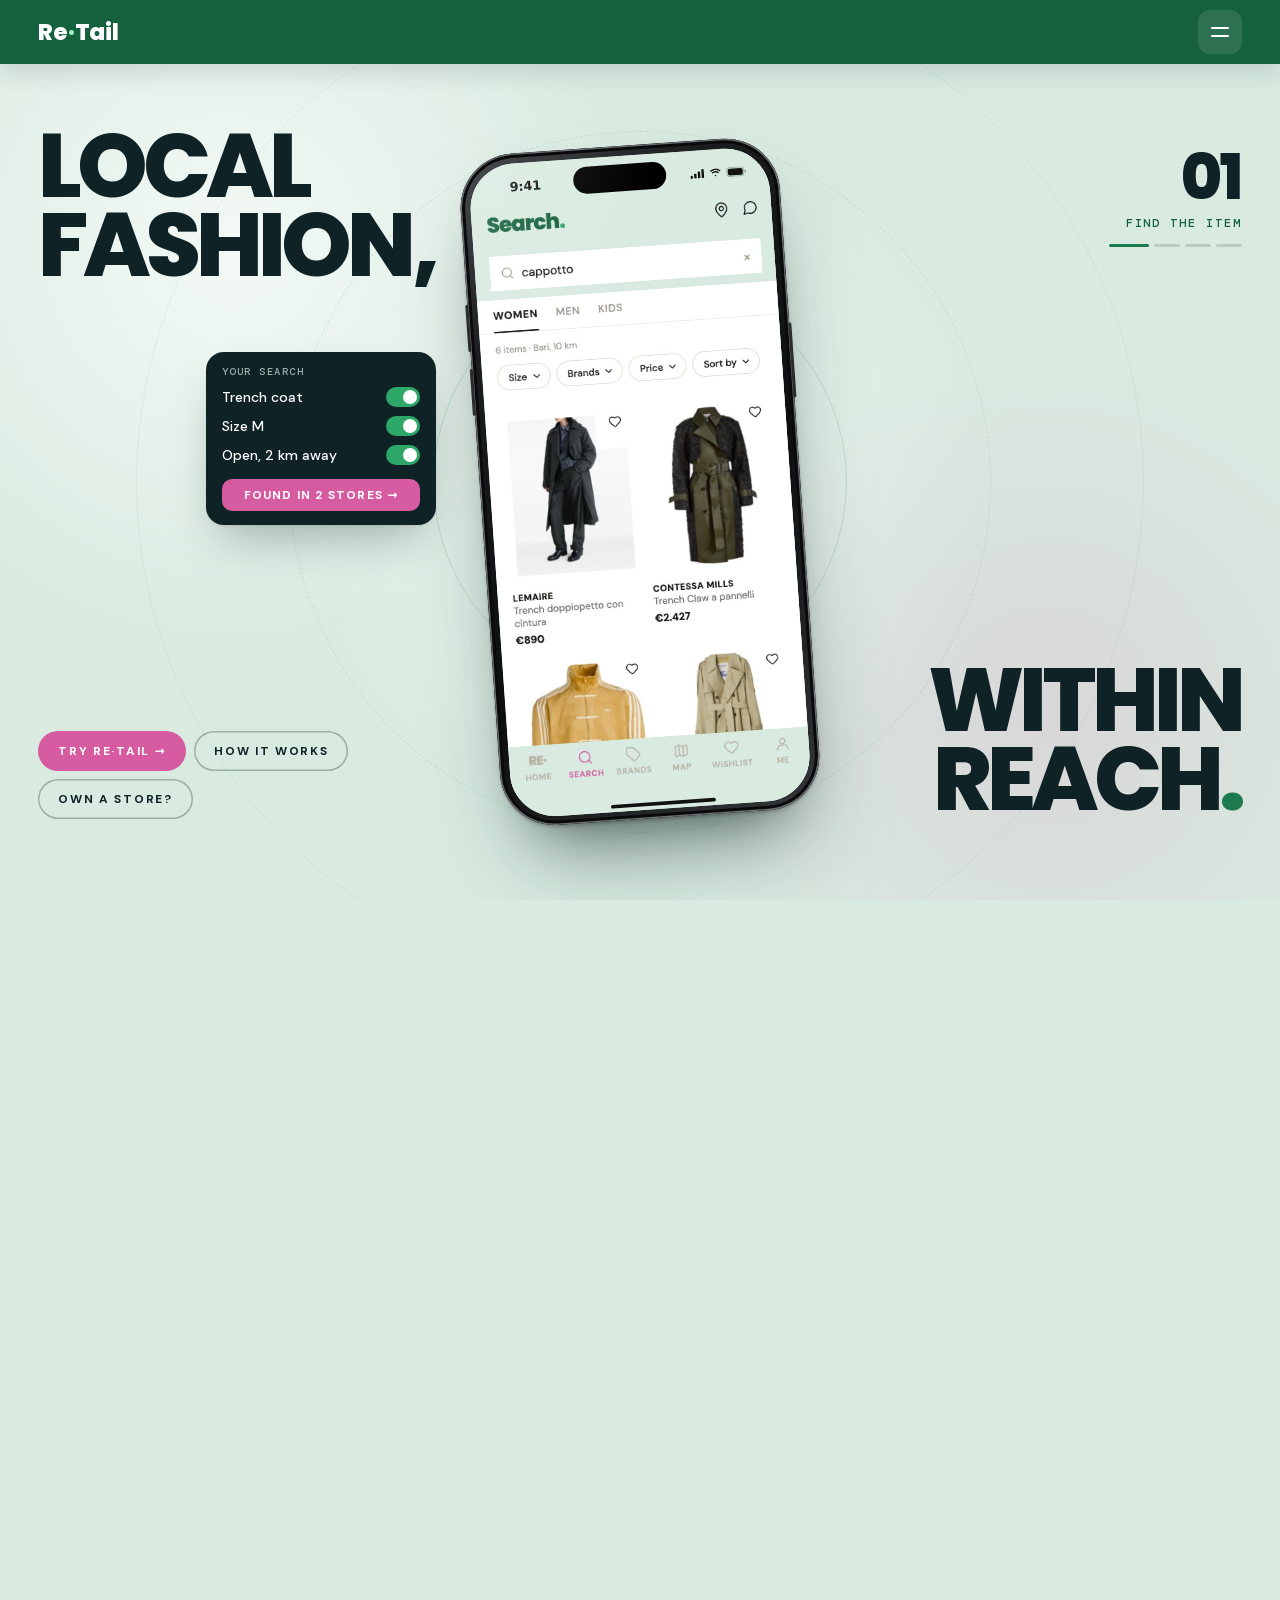
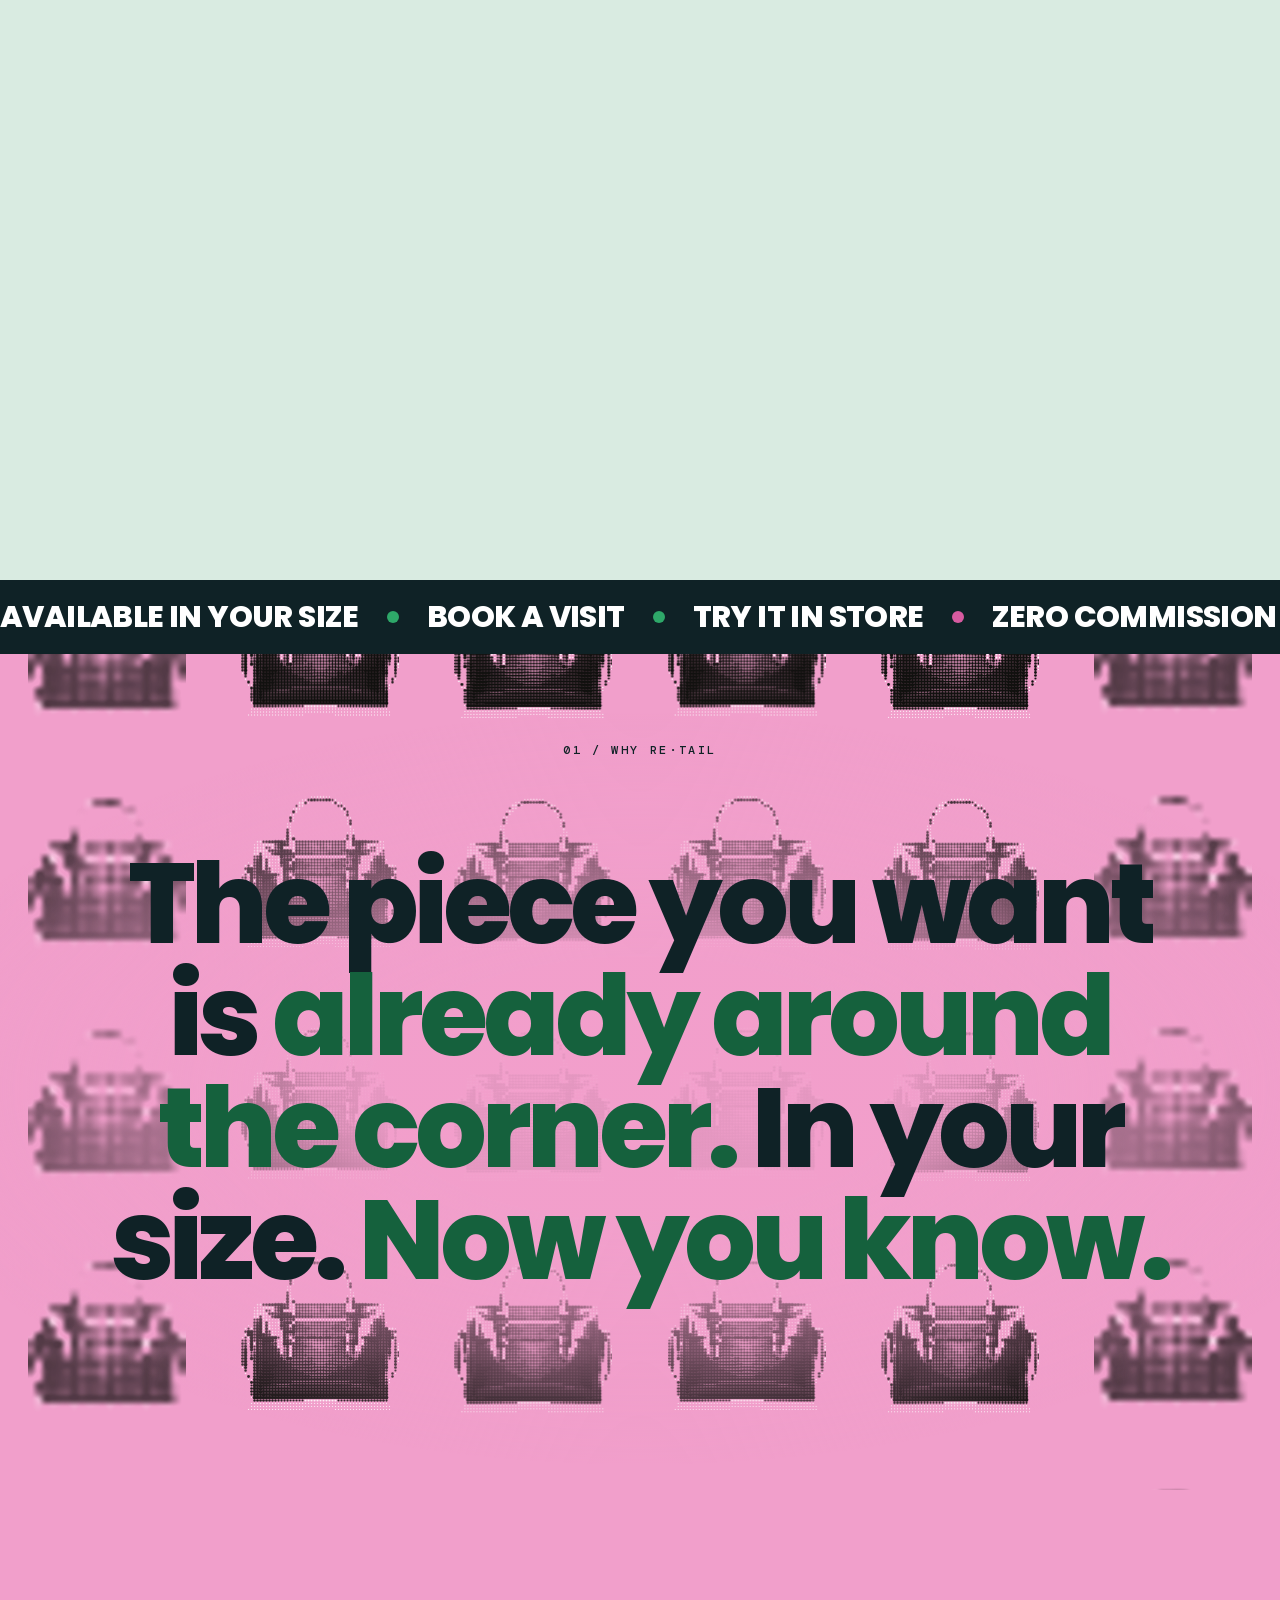
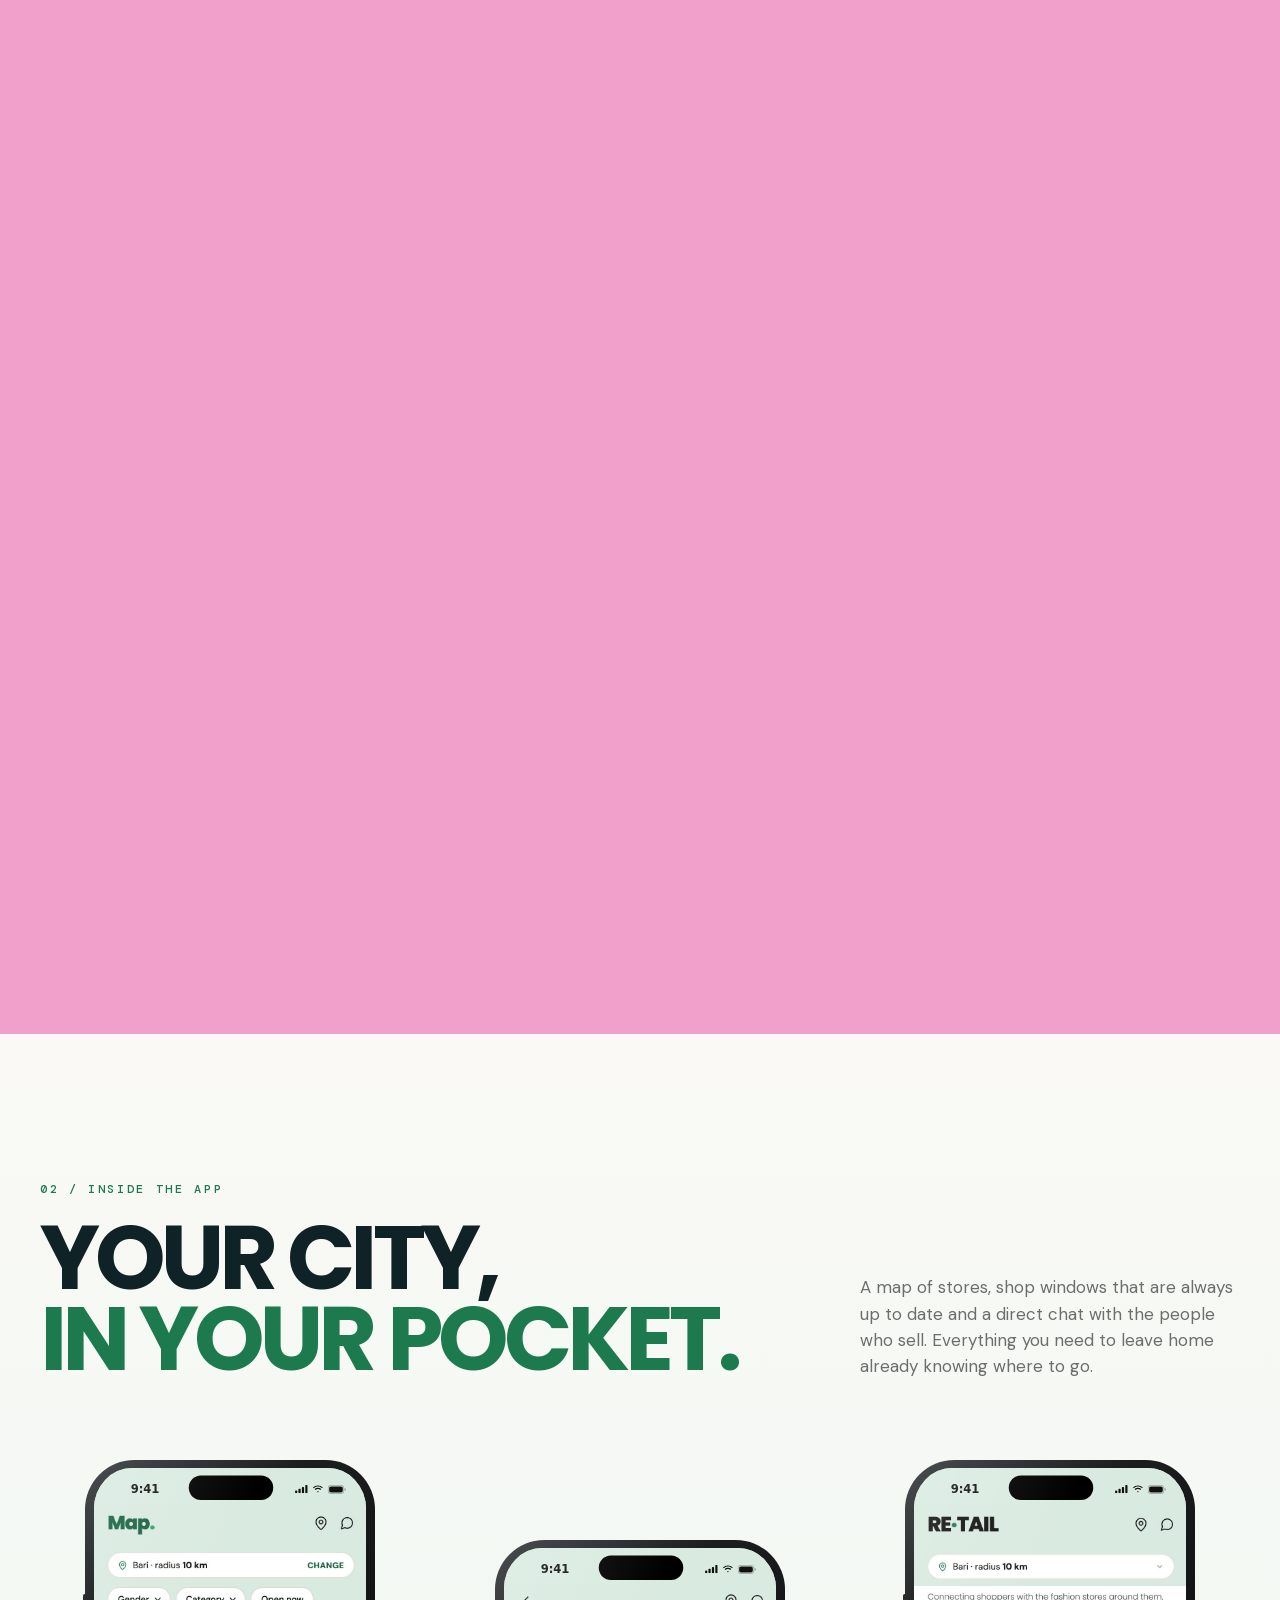
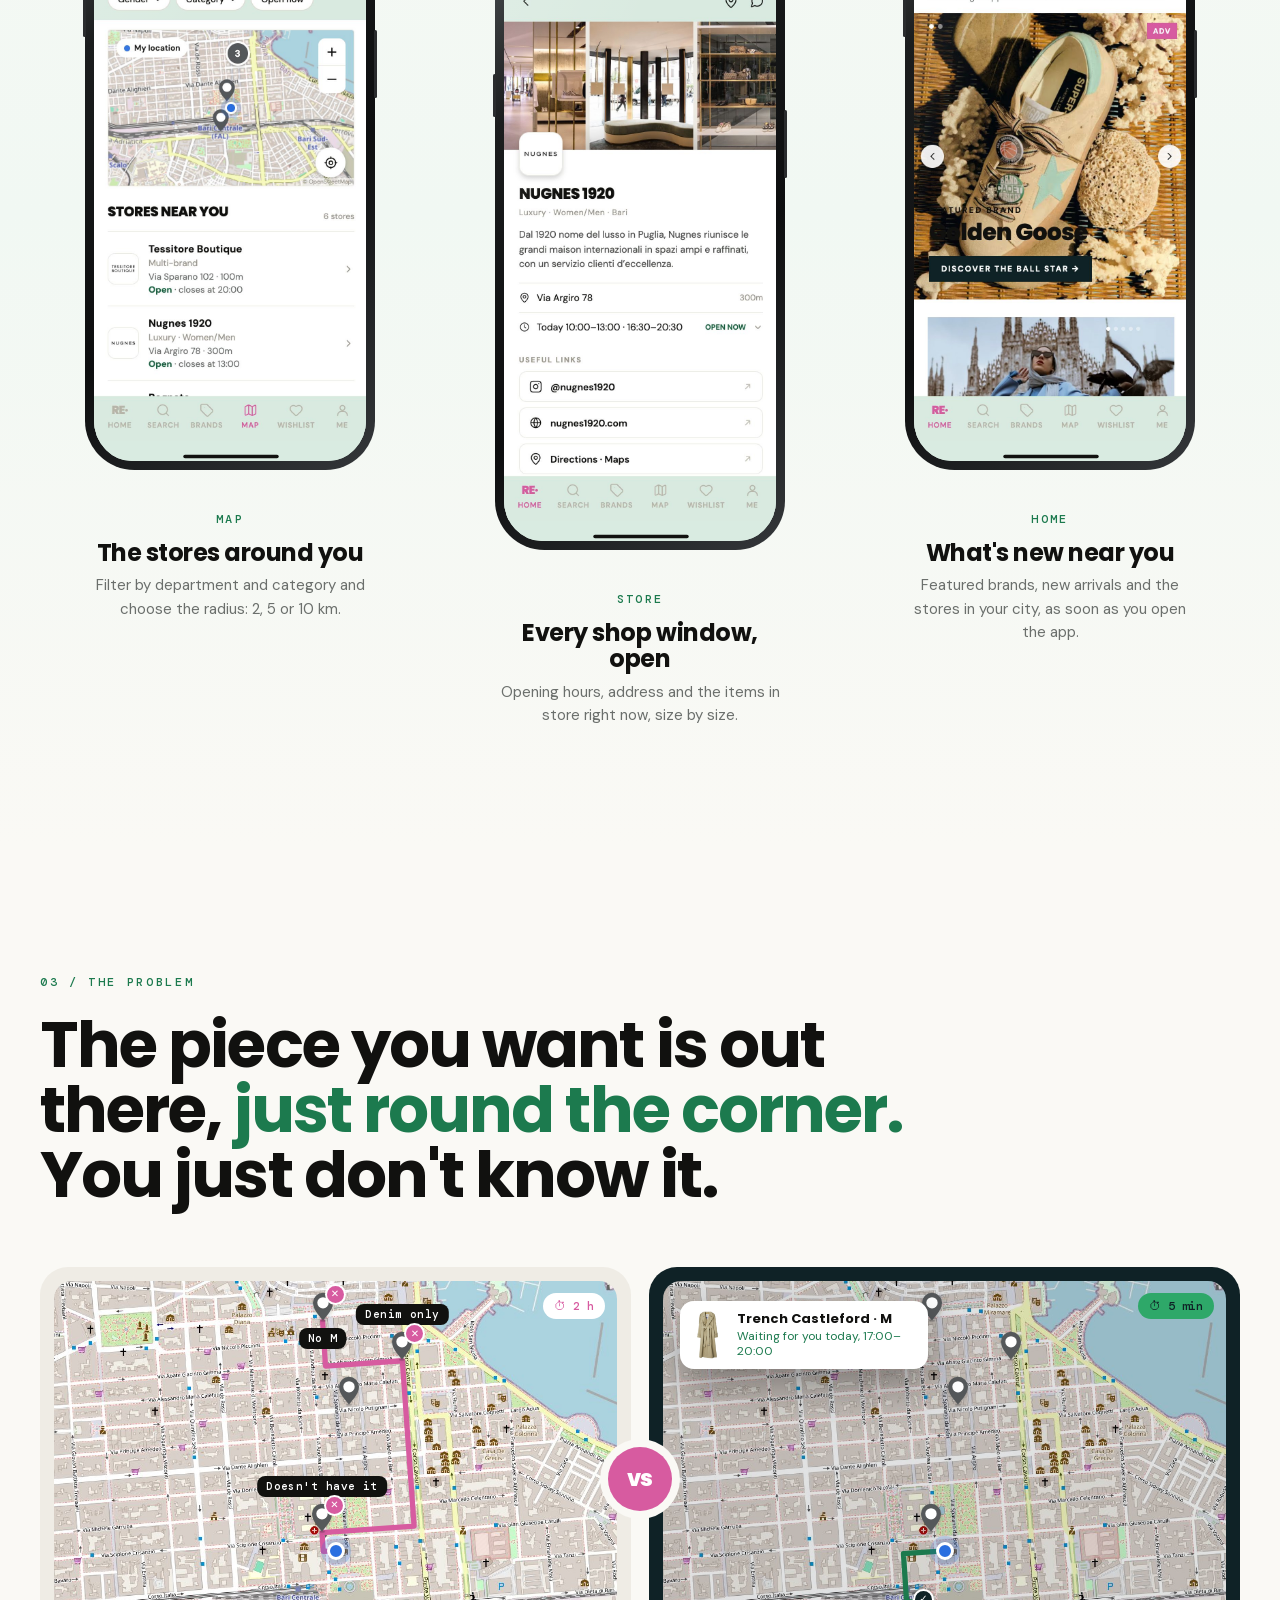
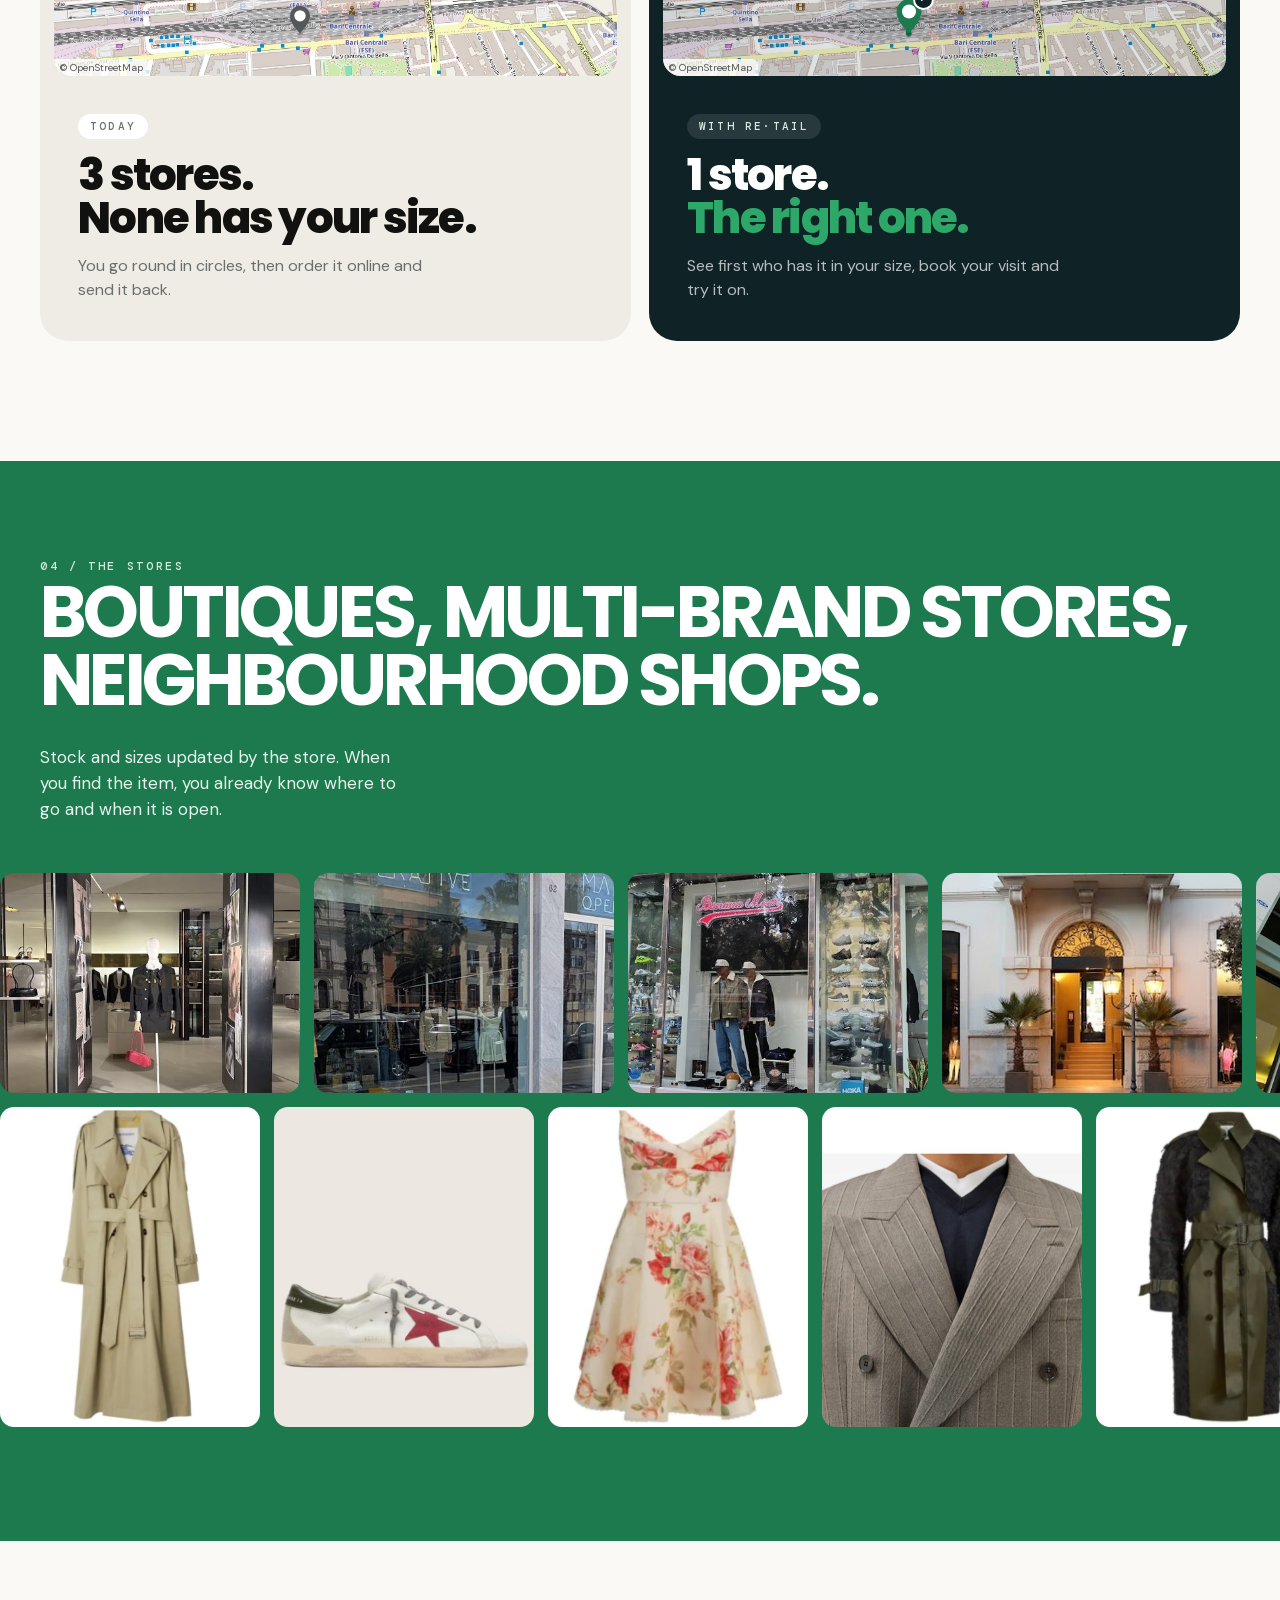
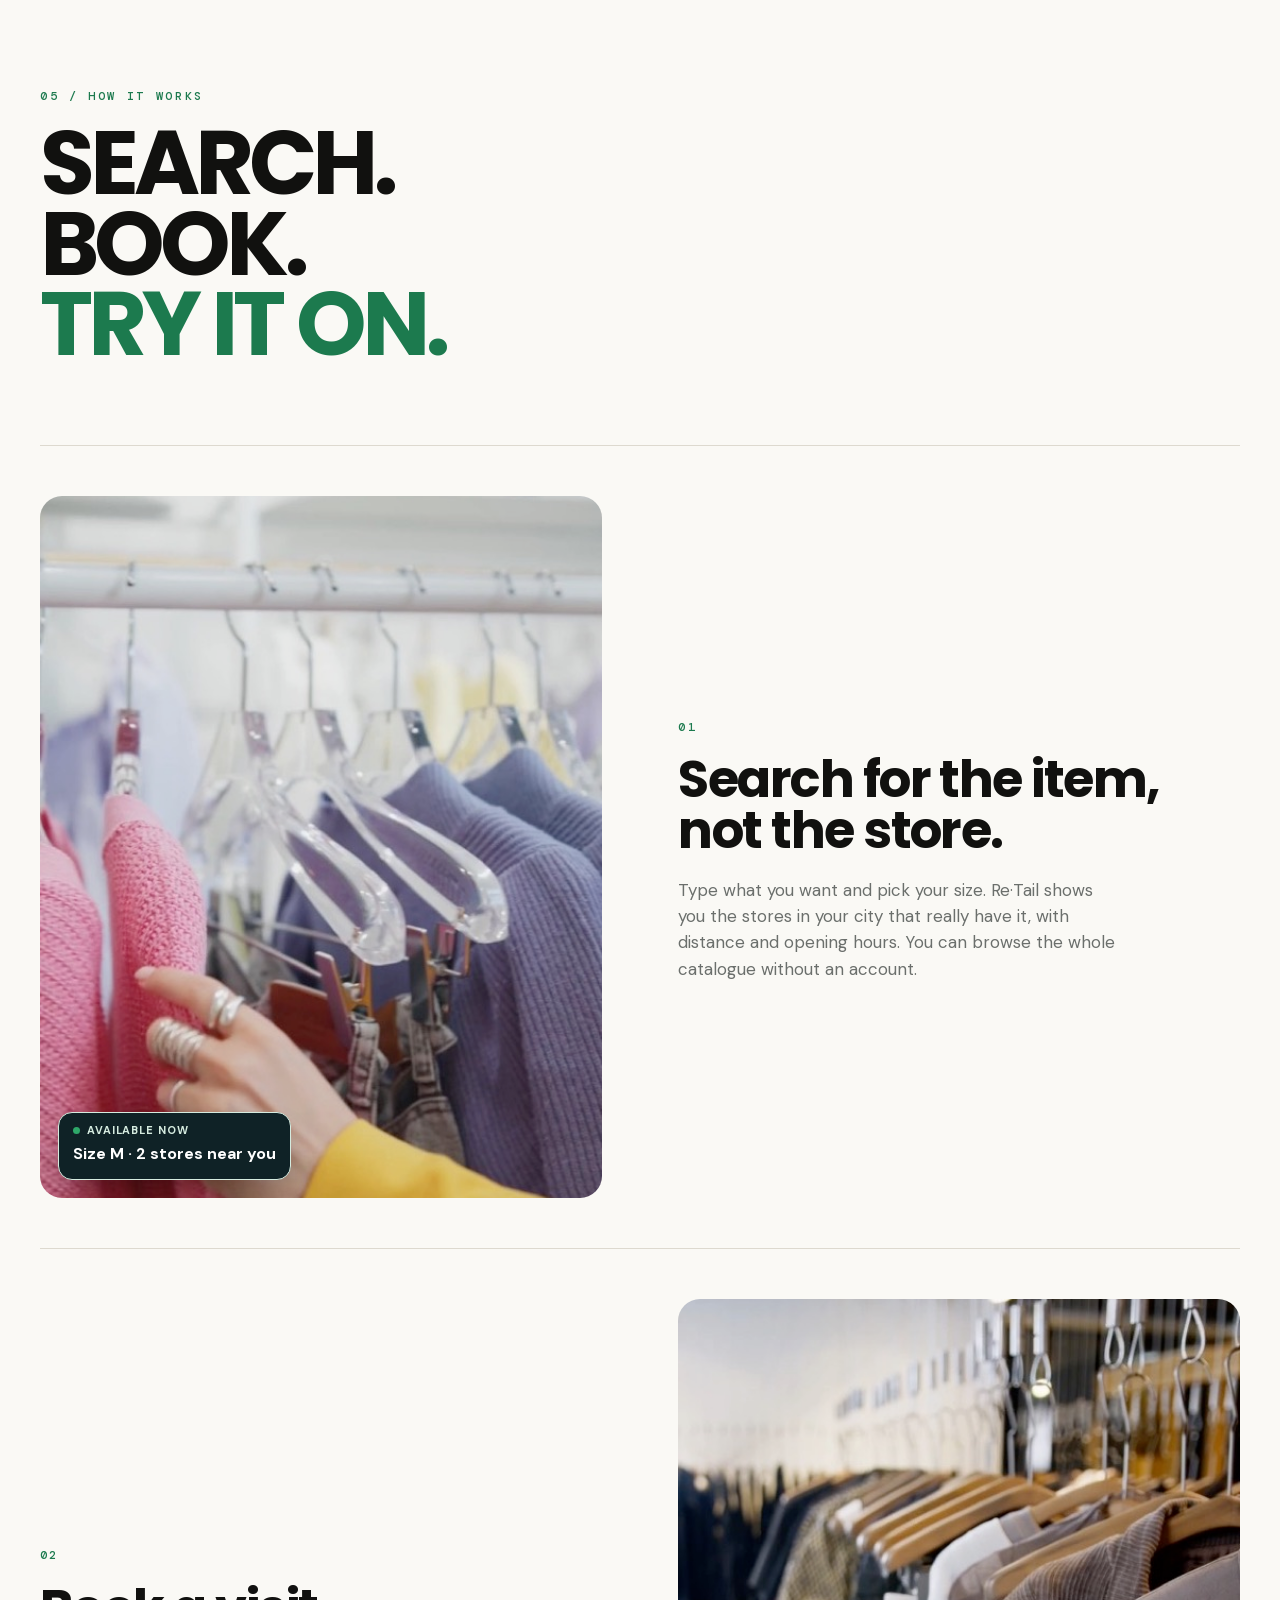
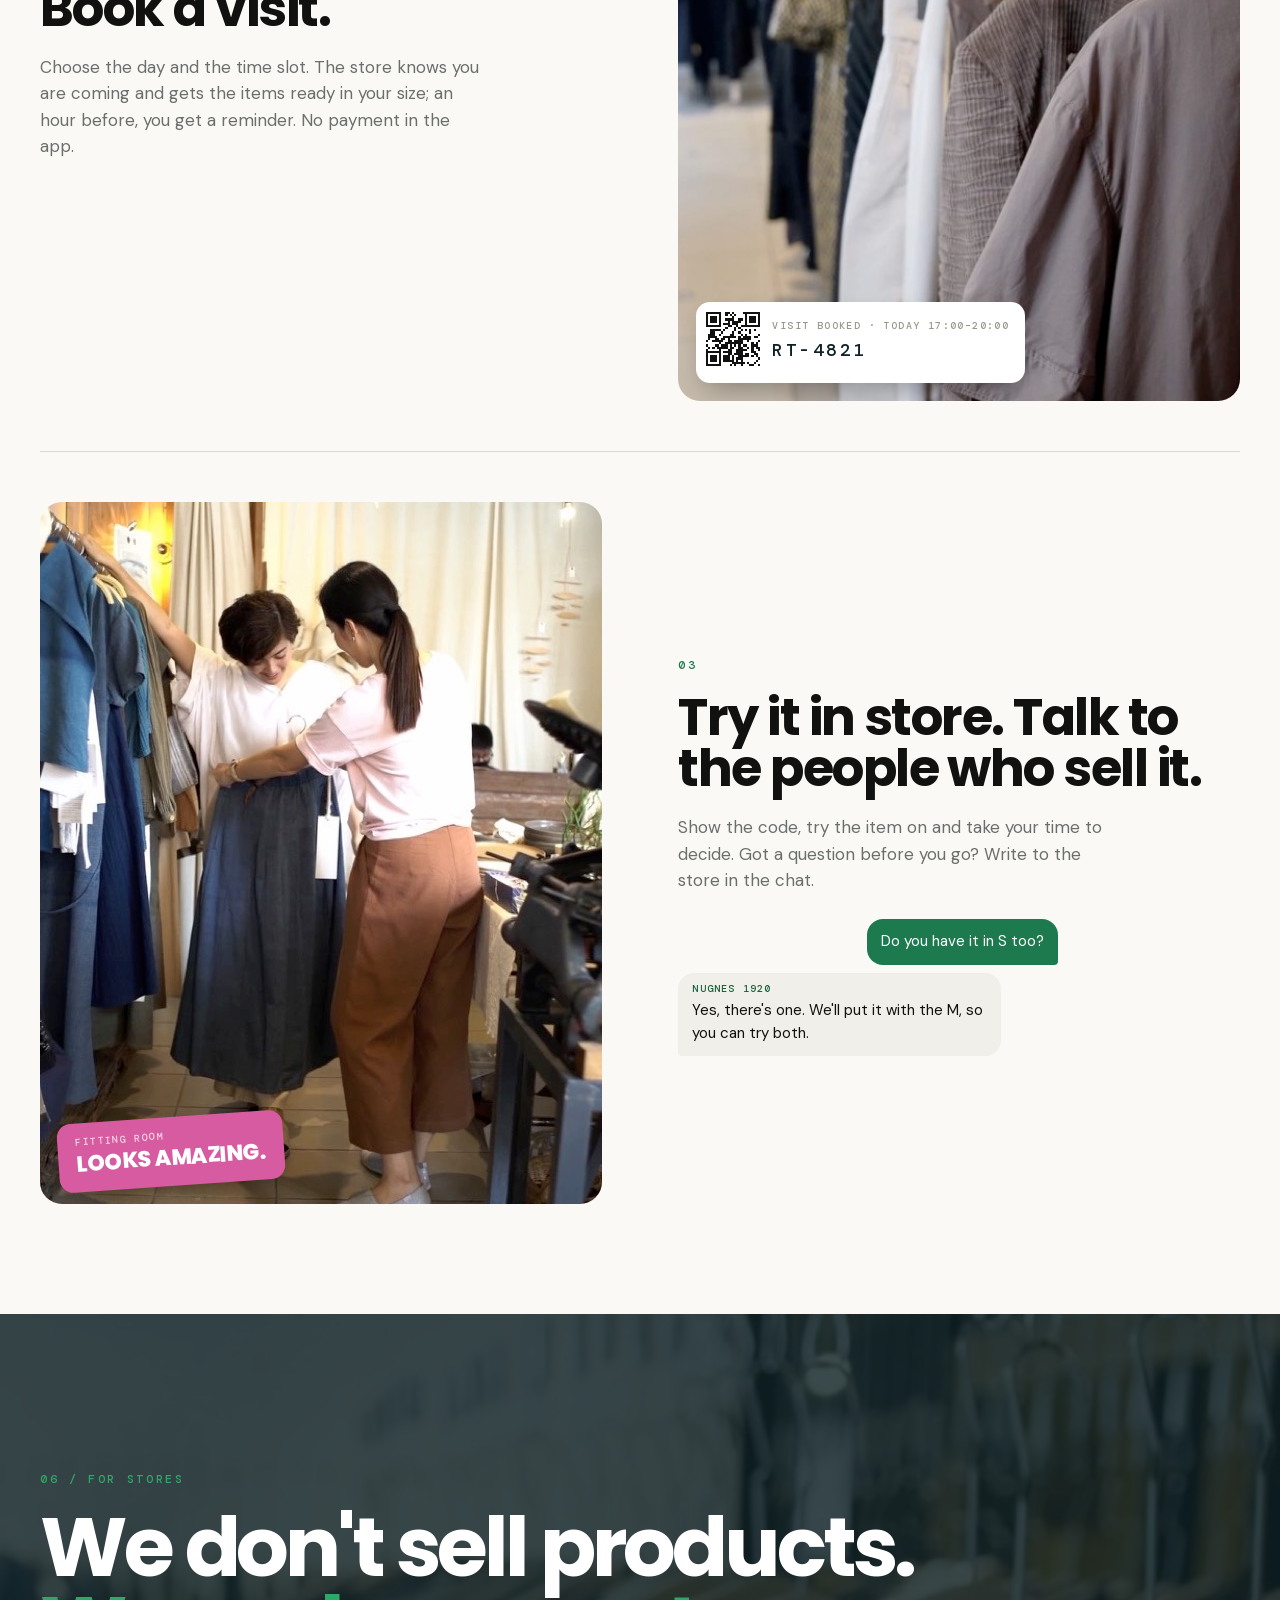
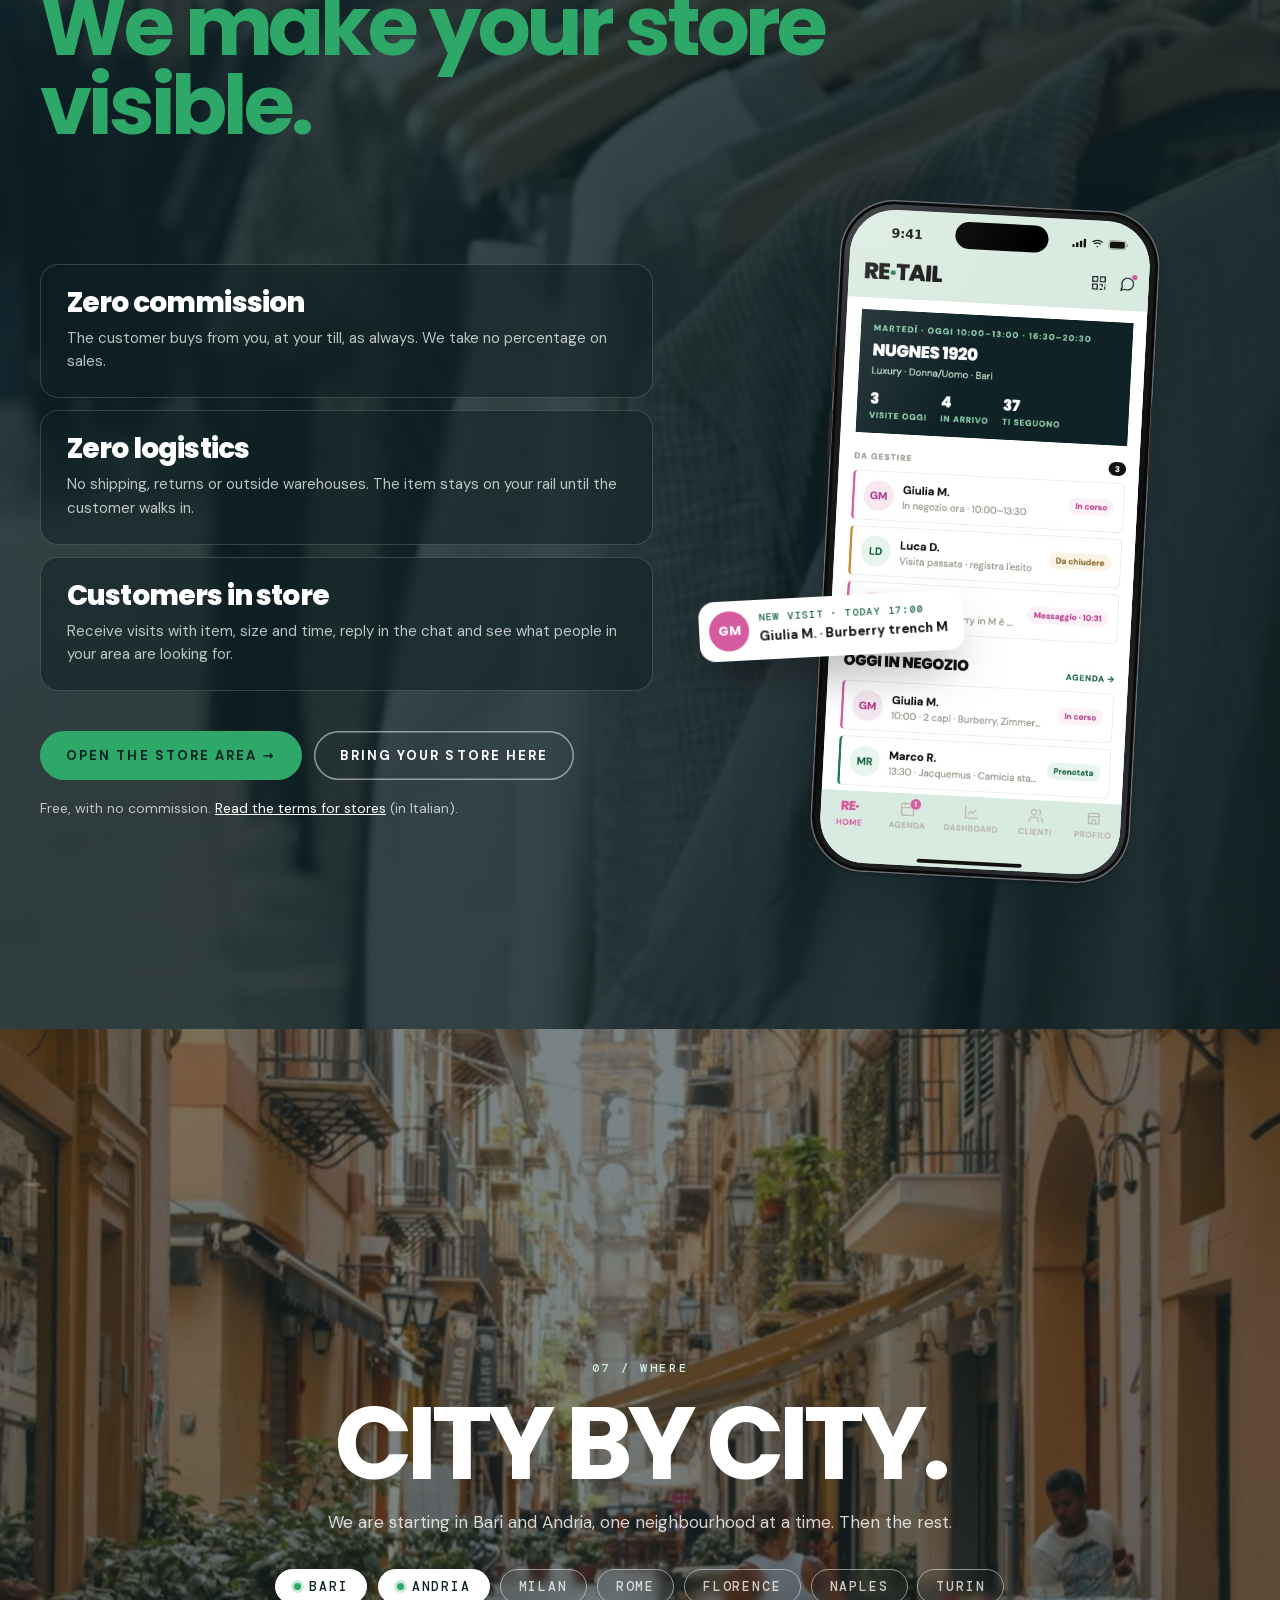
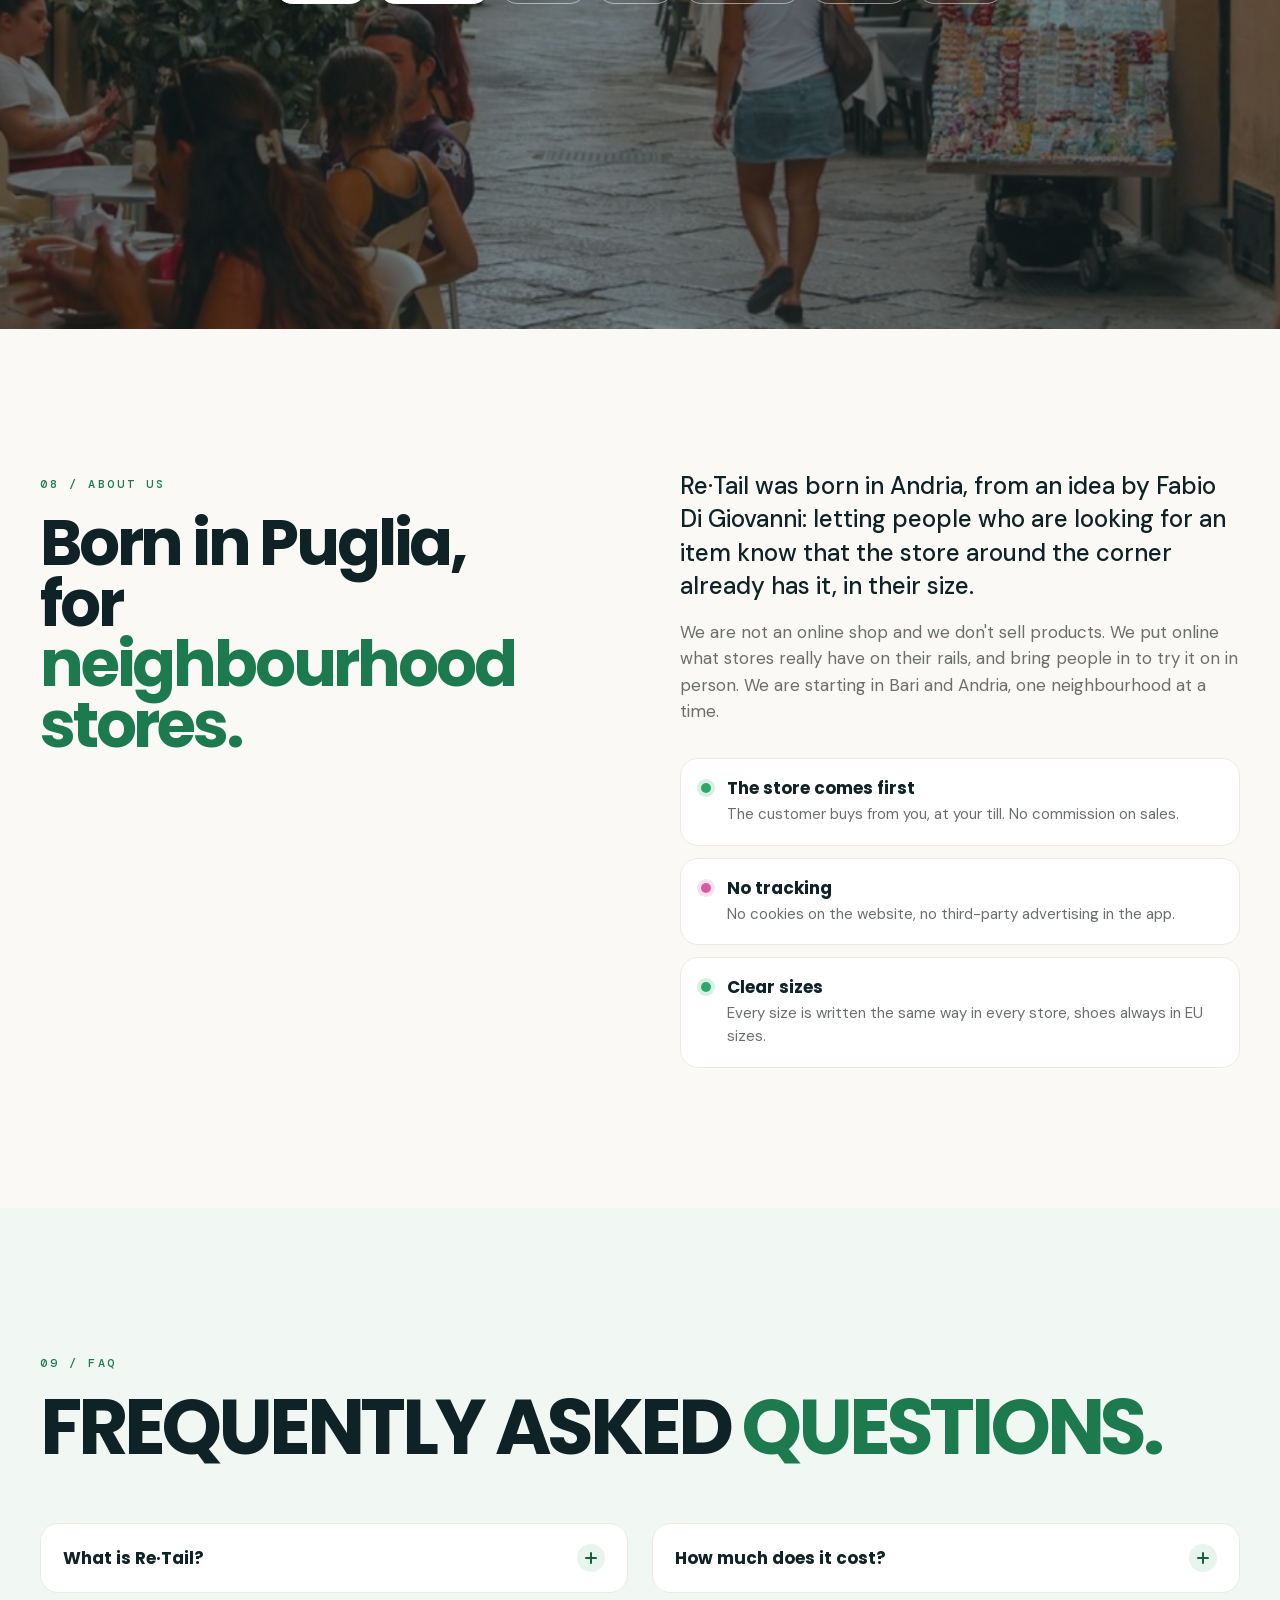
==== en/index.html @ c9c467ed "Site fixes: hero script no longer stops on hidden parallax items, English poster photos path, footer" ====
<!doctype html>
<html lang="en">
<head>
<meta charset="utf-8">
<script>if (location.protocol === 'http:' && location.hostname === 're-tail.it') location.replace('https://re-tail.it' + location.pathname + location.search + location.hash);</script>
<meta name="viewport" content="width=device-width, initial-scale=1">
<title>Re·Tail — Local fashion, within reach</title>
<meta name="description" content="Re·Tail shows you which stores near you have the item you are looking for, in your size, right now. Book a visit, try it on, buy it in the store.">
<link rel="canonical" href="https://re-tail.it/en/">
<link rel="alternate" hreflang="it" href="https://re-tail.it/">
<link rel="alternate" hreflang="en" href="https://re-tail.it/en/">
<link rel="alternate" hreflang="x-default" href="https://re-tail.it/">
<meta property="og:type" content="website">
<meta property="og:site_name" content="Re·Tail">
<meta property="og:locale" content="en_GB">
<meta property="og:url" content="https://re-tail.it/en/">
<meta property="og:title" content="Re·Tail — Local fashion, within reach">
<meta property="og:description" content="Re·Tail shows you which stores near you have the item you are looking for, in your size, right now. Book a visit, try it on, buy it in the store.">
<meta property="og:image" content="https://re-tail.it/media/og-image.jpg">
<meta property="og:image:width" content="1200">
<meta property="og:image:height" content="630">
<meta property="og:image:alt" content="Re·Tail: local fashion, within reach.">
<meta name="twitter:card" content="summary_large_image">
<script type="application/ld+json">{"@context": "https://schema.org", "@graph": [{"@type": "Organization", "@id": "https://re-tail.it/#org", "name": "Re·Tail", "url": "https://re-tail.it/", "logo": "https://re-tail.it/brand/logo-512.png", "email": "info@re-tail.it", "description": "Re·Tail shows you which stores near you have the item you are looking for, in your size, right now."}, {"@type": "WebSite", "@id": "https://re-tail.it/en/#site", "name": "Re·Tail", "url": "https://re-tail.it/en/", "inLanguage": "en", "publisher": {"@id": "https://re-tail.it/#org"}}, {"@type": "FAQPage", "@id": "https://re-tail.it/en/#faq", "mainEntity": [{"@type": "Question", "name": "What is Re·Tail?", "acceptedAnswer": {"@type": "Answer", "text": "Re·Tail shows you which physical stores near you have the item you are looking for, in your size, right now. You book a visit, go and try it on and, if you like it, buy it directly in the store."}}, {"@type": "Question", "name": "How much does it cost?", "acceptedAnswer": {"@type": "Answer", "text": "Nothing: using Re·Tail and booking a visit is free. You only pay in the store, at the store's price, and only if you decide to buy."}}, {"@type": "Question", "name": "Is the item kept aside for me?", "acceptedAnswer": {"@type": "Answer", "text": "You book the visit, not the item: the store knows you will come to try it on, but the item stays on sale until you arrive and could be sold in the meantime. The booking lasts until the end of the time slot you chose, then it expires on its own."}}, {"@type": "Question", "name": "How do I book a visit?", "acceptedAnswer": {"@type": "Answer", "text": "Open the item, choose your size and the store, then the time slot. You get a code (RT-…) with its QR, to show at the till when you arrive. You can move, change or cancel the booking whenever you like."}}, {"@type": "Question", "name": "Is availability up to date?", "acceptedAnswer": {"@type": "Answer", "text": "Availability comes from the stores and is refreshed every time you open Re·Tail or make a booking. An item can still be sold in the meantime: if you want to be sure, write to the store in the chat before you go."}}, {"@type": "Question", "name": "Can I use it on my computer?", "acceptedAnswer": {"@type": "Answer", "text": "Yes: Re·Tail works in the browser, on your computer and your phone, at app.re-tail.it. The iPhone and Android apps are coming soon."}}, {"@type": "Question", "name": "Where does it work?", "acceptedAnswer": {"@type": "Answer", "text": "We are starting in Bari and Andria, one neighbourhood at a time. You can search from any Italian town, with your location or by name, and see the Re·Tail stores within the radius you choose."}}, {"@type": "Question", "name": "I have a store: how much does it cost?", "acceptedAnswer": {"@type": "Answer", "text": "Today Re·Tail is free for stores and takes no commission on sales. The customer buys from you, at your till, as always. It is all written in the terms for stores (in Italian)."}}, {"@type": "Question", "name": "I have a store: how do I join?", "acceptedAnswer": {"@type": "Answer", "text": "Write to us at info@re-tail.it. We activate the owner's first sign-in, then the owner invites the team from the store area."}}, {"@type": "Question", "name": "Does Re·Tail use cookies or track me?", "acceptedAnswer": {"@type": "Answer", "text": "No. The website uses no cookies or analytics, and the app has no advertising or third-party tracking tools. We do not sell your data: the details are in the privacy notice (in Italian)."}}]}]}</script>
<meta name="theme-color" content="#15613D">
<link rel="icon" href="../favicon.png">
<link rel="apple-touch-icon" href="../apple-touch-icon.png">
<link rel="stylesheet" href="../fonts.css">
<link rel="stylesheet" href="../styles.css">
</head>
<body>

<!-- TOP BAR: dark green banner with the site sections, the shop area and the login. -->
<div class="navbar" id="navbar">
  <nav class="tb" aria-label="Site sections">
    <a class="logo" href="#top" aria-label="Re·Tail, home">Re<span class="dot">·</span>Tail</a>
    <div class="tb-links" id="tbLinks">
      <div class="tb-nav">
        <a href="#top">Home</a>
        <a href="#perche">Why Re·Tail</a>
        <a href="#app">The app</a>
        <a href="#come-funziona">How it works</a>
        <a href="#negozi">For stores</a>
        <a href="#dove">Where we are</a>
        <a href="#domande">FAQ</a>
        <a href="#contatti">Contact</a>
      </div>
      <div class="tb-actions">
        <a class="tb-lang" href="../" hreflang="it" lang="it" aria-label="Versione italiana">IT</a>
        <a class="tb-btn ghost" href="for-stores.html">Store area</a>
        <a class="tb-btn solid" href="sign-in.html">Sign in</a>
      </div>
    </div>
    <button class="tb-menu" type="button" aria-expanded="false" aria-controls="tbLinks" aria-label="Open the menu"><i></i><i></i></button>
  </nav>
</div>

<nav class="pill" aria-label="Navigation">
  <a class="lnk" href="#come-funziona">How it works</a>
  <a class="logo" href="#top" aria-label="Re·Tail, back to the top">Re<span class="dot">·</span>Tail</a>
  <a class="lnk" href="#negozi">Stores</a>
</nav>

<!-- HERO: giant words, the phone in the middle, app cards floating around it. The phone screen changes as you scroll. -->
<header class="hero" id="top">
  <div class="stick">
    <div class="rings" aria-hidden="true"><i></i><i></i><i></i></div>
    <h1 class="giant top" data-par="-0.12" aria-label="Local fashion, within reach.">Local<br>fashion,</h1>
    <div class="giant bot" data-par="0.12" aria-hidden="true">within<br>reach<span class="em">.</span></div>

    <div class="hero-sub">
      <p><strong>Re·Tail</strong> tells you which store nearby has what you want, in your size, right now.</p>
      <div class="hero-cta"><a class="btn pink" href="https://app.re-tail.it/">Try Re·Tail →</a><a class="btn ghost" href="#come-funziona">How it works</a><a class="btn ghost" href="for-stores.html">Own a store?</a></div>
    </div>
    <div class="hero-step" aria-live="polite">
      <div class="n" id="stepN">01</div><div class="t" id="stepT">Find the item</div>
      <div class="bars"><i></i><i></i><i></i><i></i></div>
    </div>

    <div class="device hero-phone" id="phone" data-screens="search product sheet pickup" aria-hidden="true"></div>

    <!-- Floating "stickers" around the phone: each one appears at a step of the scroll (data-at). -->
    <div class="float f-filter" data-at="0" data-to="0.72" data-par="-0.04"><div class="card">
      <span class="tag">Your search</span>
      <ul><li>Trench coat<i></i></li><li>Size M<i></i></li><li>Open, 2 km away<i></i></li></ul>
      <span class="go">Found in 2 stores →</span>
    </div></div>
    <div class="float f-prod" data-at="0.1" data-par="-0.03"><div class="card">
      <img src="../media/real/burberry-trench.jpg" alt="">
      <span><em class="badge">★ In your size</em><b>Trench Castleford · M</b><small>Burberry · €1,246</small></span>
    </div></div>
    <div class="float f-store" data-at="0.25" data-par="-0.05"><div class="card">
      <img class="av logo" src="../media/real/nugnes.png" alt=""><span><b>Nugnes 1920</b><small>300 m · 4 min walk</small></span><em><i></i>Open</em>
    </div></div>
    <div class="float f-zero" data-at="0.35" data-par="-0.03"><div class="card">No returns.<br>No couriers.</div></div>
    <div class="float f-timer" data-at="0.5" data-par="-0.03"><div class="card">
      <span class="tag">⏱ Your visit in</span><b class="clock" id="clock">00:42:17</b><small>Nugnes 1920 · today 17:00–20:00</small>
    </div></div>
    <div class="float f-chat" data-at="0.75" data-par="0.04"><div class="card">
      <span class="tag">Nugnes 1920 · now</span>Your M is ready in the fitting room. See you soon! 👋
    </div></div>
  </div>
</header>

<!-- TICKER -->
<div class="ticker" aria-hidden="true">
  <div class="tk">
    <span>Available in your size</span><span>Book a visit</span><span>Try it in store</span><span>Zero commission</span><span>Neighbourhood stores</span><span>Chat with the store</span>
    <span>Available in your size</span><span>Book a visit</span><span>Try it in store</span><span>Zero commission</span><span>Neighbourhood stores</span><span>Chat with the store</span>
  </div>
</div>

<!-- MANIFESTO: one short sentence revealed word by word over a scrolling grid of halftone bags (drawn by script.js) -->
<section class="manifesto" id="perche">
  <div class="stick">
    <canvas class="pattern" id="pattern" aria-hidden="true"></canvas>
    <span class="eyebrow">01 / Why Re·Tail</span>
    <p class="reveal" id="reveal">The piece you want is *already* *around* *the* *corner.* In your size. *Now* *you* *know.*</p>
  </div>
</section>

<!-- INSIDE THE APP: three real screens -->
<section class="inside" id="app">
  <div class="wrap">
    <div class="sec-head">
      <div><span class="eyebrow">02 / Inside the app</span><h2>Your city,<br><span class="g">in your pocket.</span></h2></div>
      <p>A map of stores, shop windows that are always up to date and a direct chat with the people who sell. Everything you need to leave home already knowing where to go.</p>
    </div>
    <div class="trio">
      <figure>
        <div class="device" data-screens="map" aria-hidden="true"></div>
        <figcaption><span class="num">Map</span><b>The stores around you</b><p>Filter by department and category and choose the radius: 2, 5 or 10 km.</p></figcaption>
      </figure>
      <figure class="mid">
        <div class="device" data-screens="store" aria-hidden="true"></div>
        <figcaption><span class="num">Store</span><b>Every shop window, open</b><p>Opening hours, address and the items in store right now, size by size.</p></figcaption>
      </figure>
      <figure>
        <div class="device" data-screens="home" aria-hidden="true"></div>
        <figcaption><span class="num">Home</span><b>What's new near you</b><p>Featured brands, new arrivals and the stores in your city, as soon as you open the app.</p></figcaption>
      </figure>
    </div>
  </div>
</section>

<!-- VERSUS -->
<section class="versus">
  <div class="wrap">
    <span class="eyebrow">03 / The problem</span>
    <h2>The piece you want is out there, <span class="g">just round the corner.</span> You just don't know it.</h2>
    <div class="vs">
      <article class="vs-card old">
        <div class="map"><svg class="map-svg" viewBox="0 0 960 672" aria-hidden="true"><path class="route" d="M480 460 L459 461 L457 429 L614 418 L594 136 L463 145 L458 69" pathLength="1"/></svg><span class="pin " style="left:52.4%;top:31.6%;--d:0s"><svg viewBox="0 0 36 46" aria-hidden="true"><ellipse cx="18" cy="44.5" rx="4.5" ry="1.5" fill="rgba(17,17,15,.2)"/><path d="M18 44.5C17 41.5 3 30 3 17.5a15 15 0 1 1 30 0C33 30 19 41.5 18 44.5Z"/><circle cx="18" cy="17.5" r="8.5" fill="#fff"/></svg></span><span class="pin " style="left:43.7%;top:89.6%;--d:0s"><svg viewBox="0 0 36 46" aria-hidden="true"><ellipse cx="18" cy="44.5" rx="4.5" ry="1.5" fill="rgba(17,17,15,.2)"/><path d="M18 44.5C17 41.5 3 30 3 17.5a15 15 0 1 1 30 0C33 30 19 41.5 18 44.5Z"/><circle cx="18" cy="17.5" r="8.5" fill="#fff"/></svg></span><span class="pin no" style="left:47.6%;top:63.8%;--d:0.18s"><svg viewBox="0 0 36 46" aria-hidden="true"><ellipse cx="18" cy="44.5" rx="4.5" ry="1.5" fill="rgba(17,17,15,.2)"/><path d="M18 44.5C17 41.5 3 30 3 17.5a15 15 0 1 1 30 0C33 30 19 41.5 18 44.5Z"/><circle cx="18" cy="17.5" r="8.5" fill="#fff"/></svg><em>Doesn't have it</em></span><span class="pin no" style="left:61.9%;top:20.2%;--d:1.69s"><svg viewBox="0 0 36 46" aria-hidden="true"><ellipse cx="18" cy="44.5" rx="4.5" ry="1.5" fill="rgba(17,17,15,.2)"/><path d="M18 44.5C17 41.5 3 30 3 17.5a15 15 0 1 1 30 0C33 30 19 41.5 18 44.5Z"/><circle cx="18" cy="17.5" r="8.5" fill="#fff"/></svg><em>Denim only</em></span><span class="pin no lb" style="left:47.7%;top:10.2%;--d:2.4s"><svg viewBox="0 0 36 46" aria-hidden="true"><ellipse cx="18" cy="44.5" rx="4.5" ry="1.5" fill="rgba(17,17,15,.2)"/><path d="M18 44.5C17 41.5 3 30 3 17.5a15 15 0 1 1 30 0C33 30 19 41.5 18 44.5Z"/><circle cx="18" cy="17.5" r="8.5" fill="#fff"/></svg><em>No M</em></span><span class="mypos" style="left:50.0%;top:68.4%"><i></i></span><span class="osm">© OpenStreetMap</span><span class="time">⏱ 2 h</span></div>
        <div class="vs-copy"><span class="vs-tag">Today</span><h3>3 stores.<br>None has your size.</h3><p>You go round in circles, then order it online and send it back.</p></div>
      </article>
      <span class="vs-badge" aria-hidden="true">vs</span>
      <article class="vs-card new">
        <div class="map"><svg class="map-svg" viewBox="0 0 960 672" aria-hidden="true"><path class="route" d="M480 460 L410 465 L419 602" pathLength="1"/></svg><span class="pin " style="left:47.6%;top:63.8%;--d:0s"><svg viewBox="0 0 36 46" aria-hidden="true"><ellipse cx="18" cy="44.5" rx="4.5" ry="1.5" fill="rgba(17,17,15,.2)"/><path d="M18 44.5C17 41.5 3 30 3 17.5a15 15 0 1 1 30 0C33 30 19 41.5 18 44.5Z"/><circle cx="18" cy="17.5" r="8.5" fill="#fff"/></svg></span><span class="pin " style="left:52.4%;top:31.6%;--d:0s"><svg viewBox="0 0 36 46" aria-hidden="true"><ellipse cx="18" cy="44.5" rx="4.5" ry="1.5" fill="rgba(17,17,15,.2)"/><path d="M18 44.5C17 41.5 3 30 3 17.5a15 15 0 1 1 30 0C33 30 19 41.5 18 44.5Z"/><circle cx="18" cy="17.5" r="8.5" fill="#fff"/></svg></span><span class="pin " style="left:47.7%;top:10.2%;--d:0s"><svg viewBox="0 0 36 46" aria-hidden="true"><ellipse cx="18" cy="44.5" rx="4.5" ry="1.5" fill="rgba(17,17,15,.2)"/><path d="M18 44.5C17 41.5 3 30 3 17.5a15 15 0 1 1 30 0C33 30 19 41.5 18 44.5Z"/><circle cx="18" cy="17.5" r="8.5" fill="#fff"/></svg></span><span class="pin " style="left:61.9%;top:20.2%;--d:0s"><svg viewBox="0 0 36 46" aria-hidden="true"><ellipse cx="18" cy="44.5" rx="4.5" ry="1.5" fill="rgba(17,17,15,.2)"/><path d="M18 44.5C17 41.5 3 30 3 17.5a15 15 0 1 1 30 0C33 30 19 41.5 18 44.5Z"/><circle cx="18" cy="17.5" r="8.5" fill="#fff"/></svg></span><span class="pin yes" style="left:43.7%;top:89.6%;--d:2.1s"><svg viewBox="0 0 36 46" aria-hidden="true"><ellipse cx="18" cy="44.5" rx="4.5" ry="1.5" fill="rgba(17,17,15,.2)"/><path d="M18 44.5C17 41.5 3 30 3 17.5a15 15 0 1 1 30 0C33 30 19 41.5 18 44.5Z"/><circle cx="18" cy="17.5" r="8.5" fill="#fff"/></svg></span><span class="mypos" style="left:50.0%;top:68.4%"><i></i></span><span class="osm">© OpenStreetMap</span><div class="map-card"><img src="../media/real/burberry-trench.jpg" alt=""><span><b>Trench Castleford · M</b><small>Waiting for you today, 17:00–20:00</small></span></div><span class="time">⏱ 5 min</span></div>
        <div class="vs-copy"><span class="vs-tag">With Re·Tail</span><h3>1 store.<br><span class="g">The right one.</span></h3><p>See first who has it in your size, book your visit and try it on.</p></div>
      </article>
    </div>
  </div>
</section>

<!-- SHOPS MARQUEE -->
<section class="shops" aria-label="The stores">
  <div class="wrap shops-head">
    <div><span class="eyebrow">04 / The stores</span><h2>Boutiques, multi-brand stores,<br>neighbourhood shops.</h2></div>
    <p>Stock and sizes updated by the store. When you find the item, you already know where to go and when it is open.</p>
  </div>
  <div class="row" aria-hidden="true">
    <img src="../media/real/negozio-nugnes-1.jpg" alt="" loading="lazy"><img src="../media/real/negozio-maisonop-1.jpg" alt="" loading="lazy"><img src="../media/real/negozio-bananabenz-1.jpg" alt="" loading="lazy"><img src="../media/real/negozio-avantgarde-1.jpg" alt="" loading="lazy"><img src="../media/real/negozio-barney-1.jpg" alt="" loading="lazy"><img src="../media/real/negozio-nugnes-2.jpg" alt="" loading="lazy"><img src="../media/real/negozio-maisonop-2.jpg" alt="" loading="lazy"><img src="../media/real/negozio-bananabenz-2.jpg" alt="" loading="lazy"><img src="../media/real/negozio-avantgarde-2.jpg" alt="" loading="lazy"><img src="../media/real/negozio-barney-2.jpg" alt="" loading="lazy">
    <img src="../media/real/negozio-nugnes-1.jpg" alt="" loading="lazy"><img src="../media/real/negozio-maisonop-1.jpg" alt="" loading="lazy"><img src="../media/real/negozio-bananabenz-1.jpg" alt="" loading="lazy"><img src="../media/real/negozio-avantgarde-1.jpg" alt="" loading="lazy"><img src="../media/real/negozio-barney-1.jpg" alt="" loading="lazy"><img src="../media/real/negozio-nugnes-2.jpg" alt="" loading="lazy"><img src="../media/real/negozio-maisonop-2.jpg" alt="" loading="lazy"><img src="../media/real/negozio-bananabenz-2.jpg" alt="" loading="lazy"><img src="../media/real/negozio-avantgarde-2.jpg" alt="" loading="lazy"><img src="../media/real/negozio-barney-2.jpg" alt="" loading="lazy">
  </div>
  <div class="row rev" aria-hidden="true">
    <img src="../media/real/burberry-trench.jpg" alt="" loading="lazy"><img src="../media/real/gg-superstar.jpg" alt="" loading="lazy"><img src="../media/real/zimmermann-abito.jpg" alt="" loading="lazy"><img src="../media/real/vivienne-blazer.jpg" alt="" loading="lazy"><img src="../media/real/contessa-trench.jpg" alt="" loading="lazy"><img src="../media/real/jacquemus-camicia.jpg" alt="" loading="lazy"><img src="../media/real/joseph-abito.jpg" alt="" loading="lazy"><img src="../media/real/acne-jeans.jpg" alt="" loading="lazy"><img src="../media/real/lemaire-trench.jpg" alt="" loading="lazy"><img src="../media/real/moschino-sandali.jpg" alt="" loading="lazy"><img src="../media/real/johannaortiz-abito.jpg" alt="" loading="lazy"><img src="../media/real/ladoublej-pantaloni.jpg" alt="" loading="lazy">
    <img src="../media/real/burberry-trench.jpg" alt="" loading="lazy"><img src="../media/real/gg-superstar.jpg" alt="" loading="lazy"><img src="../media/real/zimmermann-abito.jpg" alt="" loading="lazy"><img src="../media/real/vivienne-blazer.jpg" alt="" loading="lazy"><img src="../media/real/contessa-trench.jpg" alt="" loading="lazy"><img src="../media/real/jacquemus-camicia.jpg" alt="" loading="lazy"><img src="../media/real/joseph-abito.jpg" alt="" loading="lazy"><img src="../media/real/acne-jeans.jpg" alt="" loading="lazy"><img src="../media/real/lemaire-trench.jpg" alt="" loading="lazy"><img src="../media/real/moschino-sandali.jpg" alt="" loading="lazy"><img src="../media/real/johannaortiz-abito.jpg" alt="" loading="lazy"><img src="../media/real/ladoublej-pantaloni.jpg" alt="" loading="lazy">
  </div>
</section>

<!-- HOW IT WORKS -->
<section class="how" id="come-funziona">
  <div class="wrap">
    <span class="eyebrow">05 / How it works</span>
    <h2>Search.<br>Book.<br><span class="g">Try it on.</span></h2>
    <div class="steps">
      <div class="step">
        <div class="media">
          <video src="../media/appendini.mp4" poster="../media/appendini.jpg" autoplay muted loop playsinline preload="metadata"></video>
          <div class="chip avail"><span class="k"><i></i>Available now</span><b>Size M · 2 stores near you</b></div>
        </div>
        <div><span class="num">01</span><h3>Search for the item, not the store.</h3><p>Type what you want and pick your size. Re·Tail shows you the stores in your city that really have it, with distance and opening hours. You can browse the whole catalogue without an account.</p></div>
      </div>
      <div class="step">
        <div class="media">
          <video src="../media/stender.mp4" poster="../media/stender.jpg" autoplay muted loop playsinline preload="metadata"></video>
          <div class="chip code"><span data-qr="RT-4821" data-size="54"></span><span><span class="k">Visit booked · today 17:00–20:00</span><b>RT-4821</b></span></div>
        </div>
        <div><span class="num">02</span><h3>Book a visit.</h3><p>Choose the day and the time slot. The store knows you are coming and gets the items ready in your size; an hour before, you get a reminder. No payment in the app.</p></div>
      </div>
      <div class="step">
        <div class="media">
          <video src="../media/negozio.mp4" poster="../media/negozio.jpg" autoplay muted loop playsinline preload="metadata"></video>
          <div class="chip fit"><span class="k">Fitting room</span><b>Looks amazing.</b></div>
        </div>
        <div>
          <span class="num">03</span><h3>Try it in store. Talk to the people who sell it.</h3>
          <p>Show the code, try the item on and take your time to decide. Got a question before you go? Write to the store in the chat.</p>
          <div class="bubbles">
            <div class="bub me">Do you have it in S too?</div>
            <div class="bub them"><small>Nugnes 1920</small>Yes, there's one. We'll put it with the M, so you can try both.</div>
          </div>
        </div>
      </div>
    </div>
  </div>
</section>

<!-- FOR STORES -->
<section class="forstores" id="negozi">
  <video class="bgvid" src="../media/stender.mp4" poster="../media/stender.jpg" autoplay muted loop playsinline preload="metadata"></video>
  <div class="wrap">
    <span class="eyebrow">06 / For stores</span>
    <h2>We don't sell products. <span class="g">We make your store visible.</span></h2>
    <div class="fs-grid">
      <div>
        <div class="zeros">
          <div class="zero"><b>Zero commission</b><p>The customer buys from you, at your till, as always. We take no percentage on sales.</p></div>
          <div class="zero"><b>Zero logistics</b><p>No shipping, returns or outside warehouses. The item stays on your rail until the customer walks in.</p></div>
          <div class="zero"><b>Customers in store</b><p>Receive visits with item, size and time, reply in the chat and see what people in your area are looking for.</p></div>
        </div>
        <div class="cta-row"><a class="cta" href="for-stores.html">Open the store area →</a><a class="cta ghost" href="mailto:info@re-tail.it?subject=My%20store%20on%20Re%C2%B7Tail">Bring your store here</a></div>
        <p class="fs-note">Free, with no commission. <a href="../termini-negozi.html">Read the terms for stores</a> (in Italian).</p>
      </div>
      <div class="fs-phone">
        <div class="device" data-screens="partner" aria-hidden="true"></div>
        <div class="toast"><span class="av">GM</span><span><small>New visit · today 17:00</small><b>Giulia M. · Burberry trench M</b></span></div>
      </div>
    </div>
  </div>
</section>

<!-- CITIES -->
<section class="cities" id="dove">
  <img src="../media/foto/via-2.jpg" alt="" loading="lazy">
  <div class="in">
    <span class="eyebrow" style="color:var(--mint200)">07 / Where</span>
    <h2 style="margin-top:18px">City by city.</h2>
    <p>We are starting in Bari and Andria, one neighbourhood at a time. Then the rest.</p>
    <div class="city-list"><span class="on"><i></i>Bari</span><span class="on"><i></i>Andria</span><span>Milan</span><span>Rome</span><span>Florence</span><span>Naples</span><span>Turin</span></div>
  </div>
</section>

<!-- ABOUT -->
<section class="about" id="chi-siamo">
  <div class="wrap about-grid">
    <div>
      <span class="eyebrow">08 / About us</span>
      <h2>Born in Puglia,<br>for <span class="g">neighbourhood stores.</span></h2>
    </div>
    <div class="about-txt">
      <p class="about-lead">Re·Tail was born in Andria, from an idea by Fabio Di Giovanni: letting people who are looking for an item know that the store around the corner already has it, in their size.</p>
      <p>We are not an online shop and we don't sell products. We put online what stores really have on their rails, and bring people in to try it on in person. We are starting in Bari and Andria, one neighbourhood at a time.</p>
      <ul class="values">
        <li><b>The store comes first</b><span>The customer buys from you, at your till. No commission on sales.</span></li>
        <li><b>No tracking</b><span>No cookies on the website, no third-party advertising in the app.</span></li>
        <li><b>Clear sizes</b><span>Every size is written the same way in every store, shoes always in EU sizes.</span></li>
      </ul>
    </div>
  </div>
</section>

<!-- FAQ -->
<section class="faq" id="domande">
  <div class="wrap">
    <span class="eyebrow">09 / FAQ</span>
    <h2>Frequently asked <span class="g">questions.</span></h2>
    <div class="faq-list">
      <details class="qa"><summary>What is Re·Tail?<i aria-hidden="true"></i></summary><p>Re·Tail shows you which physical stores near you have the item you are looking for, in your size, right now. You book a visit, go and try it on and, if you like it, buy it directly in the store.</p></details>
      <details class="qa"><summary>How much does it cost?<i aria-hidden="true"></i></summary><p>Nothing: using Re·Tail and booking a visit is free. You only pay in the store, at the store's price, and only if you decide to buy.</p></details>
      <details class="qa"><summary>Is the item kept aside for me?<i aria-hidden="true"></i></summary><p>You book the visit, not the item: the store knows you will come to try it on, but the item stays on sale until you arrive and could be sold in the meantime. The booking lasts until the end of the time slot you chose, then it expires on its own.</p></details>
      <details class="qa"><summary>How do I book a visit?<i aria-hidden="true"></i></summary><p>Open the item, choose your size and the store, then the time slot. You get a code (RT-…) with its QR, to show at the till when you arrive. You can move, change or cancel the booking whenever you like.</p></details>
      <details class="qa"><summary>Is availability up to date?<i aria-hidden="true"></i></summary><p>Availability comes from the stores and is refreshed every time you open Re·Tail or make a booking. An item can still be sold in the meantime: if you want to be sure, write to the store in the chat before you go.</p></details>
      <details class="qa"><summary>Can I use it on my computer?<i aria-hidden="true"></i></summary><p>Yes: Re·Tail works in the browser, on your computer and your phone, at <a href="https://app.re-tail.it/">app.re-tail.it</a>. The iPhone and Android apps are coming soon.</p></details>
      <details class="qa"><summary>Where does it work?<i aria-hidden="true"></i></summary><p>We are starting in Bari and Andria, one neighbourhood at a time. You can search from any Italian town, with your location or by name, and see the Re·Tail stores within the radius you choose.</p></details>
      <details class="qa"><summary>I have a store: how much does it cost?<i aria-hidden="true"></i></summary><p>Today Re·Tail is free for stores and takes no commission on sales. The customer buys from you, at your till, as always. It is all written in the <a href="../termini-negozi.html">terms for stores</a> (in Italian).</p></details>
      <details class="qa"><summary>I have a store: how do I join?<i aria-hidden="true"></i></summary><p>Write to us at <a href="mailto:info@re-tail.it">info@re-tail.it</a>. We activate the owner's first sign-in, then the owner invites the team from the <a href="for-stores.html">store area</a>.</p></details>
      <details class="qa"><summary>Does Re·Tail use cookies or track me?<i aria-hidden="true"></i></summary><p>No. The website uses no cookies or analytics, and the app has no advertising or third-party tracking tools. We do not sell your data: the details are in the <a href="../privacy.html">privacy notice</a> (in Italian).</p></details>
    </div>
    <p class="faq-more">More questions? You will find them all <a href="https://app.re-tail.it/faq">on the platform</a>, or write to us at <a href="mailto:info@re-tail.it">info@re-tail.it</a>.</p>
  </div>
</section>

<!-- DOWNLOAD -->
<section class="download" id="contatti">
  <div class="wrap">
    <div class="dl-card">
      <div class="dl-copy">
        <span class="eyebrow">10 / The app</span>
        <h2>Your next piece is around <span class="g">the corner.</span></h2>
        <p>Use Re·Tail right now in your browser, on your computer or your phone. Nothing to download.</p>
        <div class="dl-actions"><a class="cta" href="https://app.re-tail.it/">Open Re·Tail →</a><a class="cta ghost" href="https://app.re-tail.it/auth">Sign in or sign up</a></div>
        <div class="dl-soon"><span class="k">Apps coming soon</span><span class="os"><svg viewBox="0 0 24 24" width="16" height="16" fill="currentColor" aria-hidden="true"><path d="M16.4 12.6c0-2.4 2-3.6 2.1-3.7-1.1-1.7-2.9-1.9-3.5-1.9-1.5-.2-2.9.9-3.7.9-.8 0-1.9-.9-3.2-.8-1.6 0-3.1 1-4 2.4-1.7 3-.4 7.3 1.2 9.7.8 1.2 1.8 2.5 3 2.4 1.2 0 1.7-.8 3.1-.8 1.5 0 1.9.8 3.2.8 1.3 0 2.2-1.2 3-2.4.9-1.3 1.3-2.7 1.3-2.8 0 0-2.5-1-2.5-3.8zM14 5.4c.7-.8 1.1-1.9 1-3-1 0-2.1.7-2.8 1.5-.6.7-1.2 1.8-1 2.9 1.1.1 2.1-.6 2.8-1.4z"/></svg>iPhone</span><span class="os"><svg viewBox="0 0 24 24" width="15" height="15" aria-hidden="true"><path d="M3.6 2.3 13.4 12l-9.8 9.7c-.4-.2-.6-.6-.6-1.1V3.4c0-.5.2-.9.6-1.1z" fill="#2EA869"/><path d="m16.7 8.7-3.3 3.3-9.8-9.7c.3-.2.8-.2 1.2 0z" fill="#9FF0C4"/><path d="m16.7 15.3-11.9 6.4c-.4.2-.9.2-1.2 0l9.8-9.7z" fill="#D75BA0"/><path d="m20.4 10.7-3.7-2-3.3 3.3 3.3 3.3 3.7-2c1-.6 1-2 0-2.6z" fill="#F5C64A"/></svg>Android</span></div>
      </div>
      <div class="dl-visual" aria-hidden="true">
        <div class="device" data-screens="home"></div>
        <div class="dl-qr"><img src="../media/qr-app.svg" alt="" width="104" height="104"><span><b>On your phone</b><small>Scan the code to open Re·Tail.</small></span></div>
      </div>
    </div>
    <p class="dl-contact">Questions, ideas, a store to suggest? <a href="mailto:info@re-tail.it">Write to us at info@re-tail.it</a></p>
  </div>
</section>

<footer>
  <div class="wrap">
    <div class="foot">
      <div><span class="logo">Re<span class="dot">·</span>Tail</span><p class="tag">Local fashion, within reach. Find the item in your size at stores near you.</p></div>
      <div><h4>Re·Tail</h4><ul><li><a href="https://app.re-tail.it/">Open the platform</a></li><li><a href="for-stores.html">Store area</a></li><li><a href="#come-funziona">How it works</a></li><li><a href="#chi-siamo">About us</a></li><li><a href="#domande">FAQ</a></li><li><a href="mailto:info@re-tail.it">info@re-tail.it</a></li></ul></div>
      <div><h4>Legal</h4><ul><li><a href="../privacy.html">Privacy notice (IT)</a></li><li><a href="../termini.html">Terms of service (IT)</a></li><li><a href="../termini-negozi.html">Store terms (IT)</a></li></ul></div>
    </div>
    <div class="legal"><span>© 2026 Re·Tail · Brands, logos and product photos belong to their owners.</span><span>Photos: <a href="https://unsplash.com/license">Unsplash</a> · Video: <a href="https://www.pexels.com/license/">Pexels</a></span></div>
  </div>
</footer>

<script src="../app-ui.js"></script>
<script src="../nav.js"></script>
<script src="../script.js"></script>
</body>
</html>
---- fonts.css ----
@font-face {
  font-family: 'DM Mono';
  font-style: normal;
  font-weight: 400;
  font-display: swap;
  src: url(fonts/DMMono-400.woff2) format('woff2');
  unicode-range: U+0000-00FF, U+0131, U+0152-0153, U+02BB-02BC, U+02C6, U+02DA, U+02DC, U+0304, U+0308, U+0329, U+2000-206F, U+20AC, U+2122, U+2191, U+2193, U+2212, U+2215, U+FEFF, U+FFFD;
}
@font-face {
  font-family: 'DM Mono';
  font-style: normal;
  font-weight: 500;
  font-display: swap;
  src: url(fonts/DMMono-500.woff2) format('woff2');
  unicode-range: U+0000-00FF, U+0131, U+0152-0153, U+02BB-02BC, U+02C6, U+02DA, U+02DC, U+0304, U+0308, U+0329, U+2000-206F, U+20AC, U+2122, U+2191, U+2193, U+2212, U+2215, U+FEFF, U+FFFD;
}
@font-face {
  font-family: 'DM Sans';
  font-style: normal;
  font-weight: 400;
  font-display: swap;
  src: url(fonts/DMSans-400.woff2) format('woff2');
  unicode-range: U+0000-00FF, U+0131, U+0152-0153, U+02BB-02BC, U+02C6, U+02DA, U+02DC, U+0304, U+0308, U+0329, U+2000-206F, U+20AC, U+2122, U+2191, U+2193, U+2212, U+2215, U+FEFF, U+FFFD;
}
@font-face {
  font-family: 'DM Sans';
  font-style: normal;
  font-weight: 500;
  font-display: swap;
  src: url(fonts/DMSans-500.woff2) format('woff2');
  unicode-range: U+0000-00FF, U+0131, U+0152-0153, U+02BB-02BC, U+02C6, U+02DA, U+02DC, U+0304, U+0308, U+0329, U+2000-206F, U+20AC, U+2122, U+2191, U+2193, U+2212, U+2215, U+FEFF, U+FFFD;
}
@font-face {
  font-family: 'DM Sans';
  font-style: normal;
  font-weight: 700;
  font-display: swap;
  src: url(fonts/DMSans-700.woff2) format('woff2');
  unicode-range: U+0000-00FF, U+0131, U+0152-0153, U+02BB-02BC, U+02C6, U+02DA, U+02DC, U+0304, U+0308, U+0329, U+2000-206F, U+20AC, U+2122, U+2191, U+2193, U+2212, U+2215, U+FEFF, U+FFFD;
}
@font-face {
  font-family: 'Poppins';
  font-style: normal;
  font-weight: 500;
  font-display: swap;
  src: url(fonts/Poppins-500.woff2) format('woff2');
  unicode-range: U+0000-00FF, U+0131, U+0152-0153, U+02BB-02BC, U+02C6, U+02DA, U+02DC, U+0304, U+0308, U+0329, U+2000-206F, U+20AC, U+2122, U+2191, U+2193, U+2212, U+2215, U+FEFF, U+FFFD;
}
@font-face {
  font-family: 'Poppins';
  font-style: normal;
  font-weight: 700;
  font-display: swap;
  src: url(fonts/Poppins-700.woff2) format('woff2');
  unicode-range: U+0000-00FF, U+0131, U+0152-0153, U+02BB-02BC, U+02C6, U+02DA, U+02DC, U+0304, U+0308, U+0329, U+2000-206F, U+20AC, U+2122, U+2191, U+2193, U+2212, U+2215, U+FEFF, U+FFFD;
}
@font-face {
  font-family: 'Poppins';
  font-style: normal;
  font-weight: 800;
  font-display: swap;
  src: url(fonts/Poppins-800.woff2) format('woff2');
  unicode-range: U+0000-00FF, U+0131, U+0152-0153, U+02BB-02BC, U+02C6, U+02DA, U+02DC, U+0304, U+0308, U+0329, U+2000-206F, U+20AC, U+2122, U+2191, U+2193, U+2212, U+2215, U+FEFF, U+FFFD;
}
---- styles.css ----
/* Re·Tail website. Tokens from src/theme/retail.ts (the app's design system). */
:root {
  --pine: #0F2226;
  --em600: #15613D;
  --em500: #1C7A4E;
  --em400: #2EA869;
  --mint200: #D5EBDF;
  --mint100: #E8F5EE;
  --mint50: #F1F8F3;
  --wash: #D9EBE1;
  --ink: #11110F;
  --pink: #D75BA0;
  --pink-soft: #F19FCB;
  --text2: #6B6F6C;
  --text3: #9A968B;
  --line: #ECEAE3;
  --line-soft: #F1EFE9;
  --border: #DDD9CF;
  --img-bg: #EDEAE3;
  --nav-off: #B8B4A8;
  --paper: #FAF9F5;
  --white: #FFFFFF;
  --display: 'Poppins', system-ui, sans-serif;
  --body: 'DM Sans', system-ui, sans-serif;
  --mono: 'DM Mono', ui-monospace, monospace;
  --ease: cubic-bezier(0.16, 1, 0.3, 1);
}

* { box-sizing: border-box; }
html { -webkit-text-size-adjust: 100%; }
body {
  margin: 0;
  background: var(--paper);
  color: var(--ink);
  font: 400 17px/1.55 var(--body);
  -webkit-font-smoothing: antialiased;
  overflow-x: hidden;
}
img, video { display: block; max-width: 100%; }
a { color: inherit; }
h1, h2, h3 { font-family: var(--display); margin: 0; letter-spacing: -0.03em; }
p { margin: 0; }
figure { margin: 0; }
.g { color: var(--em500); }

.eyebrow {
  font: 500 12px/1 var(--mono);
  letter-spacing: 0.22em;
  text-transform: uppercase;
  color: var(--em500);
}
.dot { color: var(--em400); }
.wrap { width: min(1200px, 100% - 40px); margin: 0 auto; }

/* Wordmark: Re·Tail in Poppins ExtraBold, like the app header */
.logo { font: 800 20px/1 var(--display); letter-spacing: -0.02em; text-decoration: none; white-space: nowrap; }
.logo .dot { margin: 0 0.02em; }

/* Floating pill nav at the bottom */
.pill {
  position: fixed; left: 50%; bottom: 18px; z-index: 50;
  transform: translateX(-50%);
  display: flex; align-items: center; gap: 4px;
  padding: 6px;
  background: rgba(255, 255, 255, 0.86);
  backdrop-filter: blur(14px); -webkit-backdrop-filter: blur(14px);
  border: 1px solid rgba(15, 34, 38, 0.08);
  border-radius: 999px;
  box-shadow: 0 10px 30px rgba(15, 34, 38, 0.12);
  transition: opacity .4s, transform .5s var(--ease);
}
/* Hidden while the hero is on screen, where it would cover the big words. */
.pill.away { opacity: 0; transform: translate(-50%, 24px); pointer-events: none; }
.pill a { text-decoration: none; }
.pill .lnk { font: 500 11px/1 var(--mono); letter-spacing: 0.14em; text-transform: uppercase; padding: 12px 14px; border-radius: 999px; color: var(--text2); transition: background .2s, color .2s; }
.pill .lnk:hover { background: var(--mint100); color: var(--em600); }
.pill .logo { font-size: 17px; padding: 10px 16px; background: var(--pine); color: var(--white); border-radius: 999px; }

.btn { display: inline-flex; align-items: center; padding: 14px 20px; background: var(--pine); color: var(--white); text-decoration: none; font: 700 12px/1 var(--body); letter-spacing: .14em; text-transform: uppercase; border-radius: 999px; transition: transform .3s var(--ease), background .2s; }
.btn:hover { transform: translateY(-2px); background: var(--em600); }
.btn.ghost { background: transparent; color: var(--pine); box-shadow: inset 0 0 0 1.5px rgba(15, 34, 38, .3); }
.btn.ghost:hover { background: var(--white); }
.btn.pink { background: var(--pink); }
.btn.pink:hover { background: #C94C92; }

/* ---------- PHONE (realistic iPhone; real app screenshots at 402 × 874 points, scaled) ---------- */
.device {
  --w: 300px;
  --s: .7;
  position: relative;
  width: var(--w);
  padding: calc(var(--w) * .03);
  border-radius: calc(var(--w) * .17);
  background: linear-gradient(140deg, #4b4f52 0%, #1b1d1e 22%, #0d0e0f 60%, #34373a 100%);
  box-shadow:
    inset 0 0 0 1.5px #6a6e72,
    inset 0 0 0 calc(var(--w) * .014) #0a0a0a,
    0 2px 3px rgba(0, 0, 0, .2),
    0 50px 90px -30px rgba(15, 34, 38, .55),
    0 30px 50px -40px rgba(15, 34, 38, .6);
}
.device::before, .device::after { /* side buttons */
  content: ''; position: absolute; width: 3px; border-radius: 2px; background: #2a2c2e;
}
.device::before { left: -2px; top: 22%; height: 7%; box-shadow: 0 calc(var(--w) * .2) 0 #2a2c2e; }
.device::after { right: -2px; top: 28%; height: 11%; }
.glass { position: relative; aspect-ratio: 402 / 874; border-radius: calc(var(--w) * .14); overflow: hidden; background: #D9EBE1; isolation: isolate; }
.glass::after { /* soft reflection */
  content: ''; position: absolute; inset: 0; z-index: 20; pointer-events: none;
  background: linear-gradient(115deg, rgba(255, 255, 255, .16) 0%, rgba(255, 255, 255, 0) 32%);
}
.ui {
  position: absolute; left: 0; top: 0; width: 402px; height: 874px;
  transform: scale(var(--s)); transform-origin: 0 0;
  font: 400 15px/1.35 var(--body); color: var(--ink);
  text-align: left; letter-spacing: 0;
}
.ui::after { /* home indicator */
  content: ''; position: absolute; left: 50%; bottom: 8px; width: 140px; height: 5px; margin-left: -70px; border-radius: 3px; background: var(--ink); z-index: 12;
}
.ui svg { display: block; flex: none; }
.island { position: absolute; top: 11px; left: 50%; width: 124px; height: 36px; margin-left: -62px; border-radius: 20px; background: #000; z-index: 11; }
.sb { position: absolute; top: 0; left: 0; right: 0; height: 58px; padding: 4px 32px 0 54px; display: flex; align-items: center; justify-content: space-between; z-index: 10; color: var(--ink); font: 600 17px/1 -apple-system, 'SF Pro Text', system-ui, sans-serif; letter-spacing: -.01em; }
.sb.light { color: var(--white); }
.sb svg { fill: currentColor; }
.sb-r { display: flex; align-items: center; gap: 6px; }

.scr { position: absolute; inset: 0; background: linear-gradient(var(--top) 0 88px, var(--bottom) 88px); opacity: 0; transition: opacity .45s ease; }
.scr.on { opacity: 1; }
.scr .shot { position: absolute; left: 0; top: 54px; width: 402px; height: 786px; object-fit: cover; }
.scr.dark .sb { color: var(--white); }

/* ---------- HERO ---------- */
.hero { position: relative; height: 420vh; background: var(--wash); }
.stick { position: sticky; top: 0; height: 100vh; height: 100svh; overflow: hidden; }
.hero .stick {
  background:
    radial-gradient(circle at 18% 22%, rgba(255, 255, 255, .7) 0, rgba(255, 255, 255, 0) 32%),
    radial-gradient(circle at 82% 78%, rgba(215, 91, 160, .14) 0, rgba(215, 91, 160, 0) 30%),
    radial-gradient(circle at 50% 50%, var(--mint100) 0, rgba(232, 245, 238, 0) 45%),
    var(--wash);
}
.rings { position: absolute; left: 50%; top: 50%; width: 0; height: 0; z-index: 0; }
.rings i { position: absolute; left: 50%; top: 50%; border-radius: 50%; border: 1.5px solid rgba(28, 122, 78, .16); transform: translate(-50%, -50%); }
.rings i:nth-child(1) { width: 46vmin; height: 46vmin; }
.rings i:nth-child(2) { width: 78vmin; height: 78vmin; border-style: dashed; border-color: rgba(28, 122, 78, .12); }
.rings i:nth-child(3) { width: 112vmin; height: 112vmin; border-color: rgba(28, 122, 78, .08); animation: ring 5s var(--ease) infinite; }
@keyframes ring { 0% { width: 46vmin; height: 46vmin; opacity: 1; } 100% { width: 130vmin; height: 130vmin; opacity: 0; } }
.giant {
  position: absolute; z-index: 1;
  font: 800 clamp(43px, min(7vw, 11.5vh), 130px)/0.88 var(--display); /* 11.5vh: on short windows it would reach the cards */
  letter-spacing: -0.055em; word-spacing: 0.1em; text-transform: uppercase;
  color: var(--pine);
  will-change: transform;
  white-space: nowrap;
}
.giant.top { top: 7vh; left: 3vw; z-index: 3; }
.giant.bot { bottom: 9vh; right: 3vw; text-align: right; z-index: 3; }
.giant .em { color: var(--em500); }
.hero-sub { position: absolute; z-index: 4; left: 3vw; bottom: 9vh; max-width: 340px; font-size: 15px; color: var(--text2); }
.hero-sub strong { color: var(--pine); }
.hero-cta { display: flex; gap: 8px; margin-top: 18px; flex-wrap: wrap; }
.hero-step { position: absolute; z-index: 3; right: 3vw; top: 9vh; text-align: right; }
.hero-step .n { font: 800 64px/1 var(--display); color: var(--pine); letter-spacing: -0.04em; }
.hero-step .t { font: 500 12px/1.4 var(--mono); letter-spacing: 0.16em; text-transform: uppercase; color: var(--em600); margin-top: 6px; }
.bars { display: flex; gap: 5px; justify-content: flex-end; margin-top: 12px; }
.bars i { width: 26px; height: 3px; border-radius: 2px; background: rgba(15, 34, 38, .15); transition: background .3s, width .4s var(--ease); }
.bars i.on { background: var(--em500); width: 40px; }

.hero-phone { --w: min(310px, 30vh, 62vw); position: absolute; z-index: 2; left: 50%; top: 50%; transform: translate(-50%, -50%) rotate(-4deg); }
@media (min-height: 760px) { .hero-phone { --w: min(320px, 38vh, 62vw); } }

/* Floating "stickers" around the phone. The outer .float handles the entrance (transform) and the
   scroll parallax (translate); the inner .card bobs on its own, so the three never fight.
   Cards hug the phone: --pw is the phone width, left cards end and right cards start --gap away from it. */
.hero .stick { --pw: min(310px, 30vh, 62vw); --gap: 44px; --k: 1; }
@media (min-height: 760px) { .hero .stick { --pw: min(320px, 38vh, 62vw); } }
/* Shorter screens: smaller cards, so they still fit between the big words. */
@media (max-height: 820px) { .hero .stick { --k: .84; } }
@media (max-height: 680px) { .hero .stick { --k: .72; } }
.float {
  position: absolute; z-index: 3;
  opacity: 0; transform: translateY(34px) scale(.9);
  transition: opacity .5s var(--ease), transform .8s cubic-bezier(.34, 1.56, .64, 1);
  will-change: transform, opacity;
  scale: var(--k); transform-origin: top left;
}
.f-filter, .f-prod, .f-chat { transform-origin: top right; }
.float.on { opacity: 1; transform: none; }
.float .card {
  position: relative; width: max-content; max-width: 280px;
  background: var(--white); color: var(--ink);
  border-radius: 18px; padding: 14px 16px;
  font: 500 14px/1.3 var(--body);
  box-shadow: 0 1px 2px rgba(15, 34, 38, .08), 0 24px 48px -16px rgba(15, 34, 38, .35);
}
.float.on .card { animation: bob 6s ease-in-out var(--d, 0s) infinite; }
@keyframes bob { 50% { transform: translateY(-9px); } }
.float .tag { display: block; font: 500 10.5px/1.2 var(--mono); letter-spacing: .14em; text-transform: uppercase; color: var(--text3); margin-bottom: 8px; }
.float b { font-weight: 700; }
.float small { display: block; }

/* 1 · search filters that switch on one by one */
.f-filter { right: calc(50% + var(--pw) / 2 + var(--gap)); top: min(32vh, calc(100% - 9vh - 170px - 98px * var(--k) - 150px * var(--k))); }
.f-filter .card { background: var(--pine); color: var(--white); width: 230px; --d: .4s; }
.f-filter .tag { color: var(--mint200); opacity: .7; }
.f-filter ul { list-style: none; margin: 0; padding: 0; display: grid; gap: 9px; }
.f-filter li { display: flex; align-items: center; justify-content: space-between; gap: 12px; font-size: 14px; }
.f-filter li i { position: relative; flex: none; width: 34px; height: 20px; border-radius: 999px; background: rgba(255, 255, 255, .18); transition: background .3s; }
.f-filter li i::after { content: ''; position: absolute; left: 3px; top: 3px; width: 14px; height: 14px; border-radius: 50%; background: var(--white); transition: transform .35s cubic-bezier(.34, 1.56, .64, 1); }
.f-filter.on li i { background: var(--em400); }
.f-filter.on li i::after { transform: translateX(14px); }
.f-filter li:nth-child(1) i, .f-filter li:nth-child(1) i::after { transition-delay: .35s; }
.f-filter li:nth-child(2) i, .f-filter li:nth-child(2) i::after { transition-delay: .6s; }
.f-filter li:nth-child(3) i, .f-filter li:nth-child(3) i::after { transition-delay: .85s; }
.f-filter li:nth-child(4) i, .f-filter li:nth-child(4) i::after { transition-delay: 1.1s; }
.f-filter .go { display: block; margin-top: 14px; padding: 10px 12px; border-radius: 10px; background: var(--pink); text-align: center; font: 700 12px/1 var(--body); letter-spacing: .1em; text-transform: uppercase; opacity: 0; transform: translateY(6px); transition: opacity .4s 1.45s, transform .4s 1.45s; }
.f-filter.on .go { opacity: 1; transform: none; }

/* 2 · the item, found */
/* kept above the sentence and buttons at the bottom left (.hero-sub, about 155px tall), however short the window */
.f-prod { right: calc(50% + var(--pw) / 2 + var(--gap) + 40px); top: min(calc(32vh + 204px * var(--k)), calc(100% - 9vh - 170px - 88px * var(--k))); }
.f-prod .card { display: flex; gap: 12px; align-items: center; padding: 8px 18px 8px 8px; --d: 1.2s; }
.f-prod img { width: 56px; height: 70px; object-fit: cover; border-radius: 10px; }
.f-prod .badge { display: inline-block; font: 700 10px/1 var(--body); letter-spacing: .08em; text-transform: uppercase; font-style: normal; color: var(--white); background: var(--pink); padding: 5px 8px; border-radius: 999px; margin-bottom: 7px; }
.f-prod b { display: block; font-size: 15px; }
.f-prod small { color: var(--text2); font-size: 12.5px; margin-top: 3px; }

/* 3 · the store, open now */
.f-store { left: calc(50% + var(--pw) / 2 + var(--gap)); top: 26vh; }
.f-store .card { display: flex; gap: 11px; align-items: center; padding: 10px 12px 10px 10px; --d: .8s; max-width: none; }
.av { width: 40px; height: 40px; border-radius: 50%; background: var(--em500); color: var(--white); display: grid; place-items: center; font: 700 13px var(--display); flex: none; }
.av.logo { border-radius: 10px; background: var(--white); object-fit: cover; box-shadow: 0 0 0 1px var(--line); }
.f-store b, .f-store small { white-space: nowrap; }
.f-store small { color: var(--text2); font-size: 12.5px; margin-top: 2px; }
.f-store em { display: inline-flex; align-items: center; gap: 6px; margin-left: 8px; font-style: normal; padding: 6px 10px; border-radius: 999px; background: var(--mint100); color: var(--em600); font: 700 10.5px/1 var(--body); letter-spacing: .08em; text-transform: uppercase; white-space: nowrap; }
.f-store em i, .chip.avail .k i { width: 7px; height: 7px; border-radius: 50%; background: var(--em400); animation: pulse 1.6s infinite; }
@keyframes pulse { 0% { box-shadow: 0 0 0 0 rgba(46, 168, 105, .5); } 100% { box-shadow: 0 0 0 8px rgba(46, 168, 105, 0); } }

/* 4 · pink sticker */
.f-zero { left: calc(50% + var(--pw) / 2 - 30px); top: 37vh; z-index: 4; }
.f-zero .card { background: var(--pink); color: var(--white); font: 800 22px/1.02 var(--display); letter-spacing: -.02em; text-transform: uppercase; padding: 16px 20px; border-radius: 16px; transform: rotate(-7deg); box-shadow: 0 18px 36px -12px rgba(215, 91, 160, .6); }
.f-zero.on .card { animation: wobble 5s ease-in-out infinite; }
@keyframes wobble { 0%, 100% { transform: rotate(-7deg); } 50% { transform: rotate(-3deg) translateY(-6px); } }

/* 5 · live countdown to the visit */
.f-timer { left: calc(50% + var(--pw) / 2 + var(--gap) + 70px); top: calc(37vh + 118px * var(--k)); }
.f-timer .card { background: var(--mint200); --d: 2s; }
.f-timer .tag { color: var(--em600); }
.f-timer .clock { display: block; font: 500 30px/1 var(--mono); letter-spacing: .04em; color: var(--pine); font-variant-numeric: tabular-nums; }
.f-timer small { margin-top: 8px; font-size: 12.5px; color: var(--em600); }

/* 6 · the store writes back */
.f-chat { right: calc(50% + var(--pw) / 2 + var(--gap)); top: 30vh; }
.f-chat .card { background: var(--em500); color: var(--white); border-radius: 20px 20px 20px 6px; max-width: 250px; font-size: 15px; --d: .2s; }
.f-chat .tag { color: var(--mint200); }

/* ---------- TICKER ---------- */
.ticker { background: var(--pine); color: var(--white); overflow: hidden; padding: 22px 0; }
.tk { display: flex; width: max-content; animation: slide 40s linear infinite; }
.tk span { display: flex; align-items: center; gap: 28px; padding-right: 28px; font: 800 clamp(20px, 2.4vw, 30px)/1 var(--display); letter-spacing: -.02em; text-transform: uppercase; white-space: nowrap; }
.tk span::after { content: ''; width: 12px; height: 12px; border-radius: 50%; background: var(--em400); }
.tk span:nth-child(3n)::after { background: var(--pink); }

/* ---------- MANIFESTO (video) ---------- */
.manifesto { position: relative; height: 220vh; background: var(--pink-soft); color: var(--pine); }
.manifesto .stick { display: grid; place-items: center; }
.bgvid { position: absolute; inset: 0; width: 100%; height: 100%; object-fit: cover; opacity: .35; filter: saturate(.8); }
/* Grid of halftone bags (canvas, script.js), like a moving print. A soft glow keeps the words readable. */
.pattern { position: absolute; inset: 0; width: 100%; height: 100%; }
.manifesto .stick::after { content: ''; position: absolute; inset: 0; background: radial-gradient(ellipse 60% 45% at 50% 52%, rgba(241, 159, 203, .94) 35%, rgba(241, 159, 203, 0)); }
.reveal { position: relative; z-index: 2; width: min(1100px, 100% - 40px); text-align: center; text-wrap: balance; font: 800 clamp(36px, 9vw, 112px)/1 var(--display); letter-spacing: -0.045em; }
.reveal .w { opacity: .18; transition: opacity .25s; }
.reveal .w.on { opacity: 1; }
.reveal .w.g { color: var(--em600); }
.manifesto .eyebrow { position: absolute; z-index: 2; top: 10vh; left: 50%; transform: translateX(-50%); color: var(--pine); }

/* ---------- INSIDE THE APP ---------- */
.inside { position: relative; background: linear-gradient(180deg, var(--paper) 0%, var(--mint50) 55%, var(--paper) 100%); padding: 140px 0 120px; overflow: hidden; }
.sec-head { display: flex; justify-content: space-between; align-items: end; gap: 30px; flex-wrap: wrap; margin-bottom: 80px; }
.sec-head h2 { margin-top: 18px; font-size: clamp(44px, 7vw, 110px); line-height: .9; letter-spacing: -.055em; text-transform: uppercase; color: var(--pine); }
.sec-head p { max-width: 380px; color: var(--text2); }
.trio { display: grid; grid-template-columns: repeat(3, 1fr); gap: 30px; justify-items: center; }
.trio figure { display: flex; flex-direction: column; align-items: center; }
.trio .device { --w: min(290px, 100%); transition: transform .8s var(--ease); }
.trio figure:hover .device { transform: translateY(-8px); }
.trio .mid { margin-top: 80px; }
.trio figcaption { margin-top: 34px; max-width: 290px; text-align: center; }
.trio figcaption .num, .step .num { font: 500 12px/1 var(--mono); letter-spacing: .2em; text-transform: uppercase; color: var(--em500); }
.trio figcaption b { display: block; margin: 10px 0 8px; font: 700 24px/1.1 var(--display); letter-spacing: -.02em; }
.trio figcaption p { color: var(--text2); font-size: 15px; }

/* ---------- VERSUS (oggi / con Re·Tail: two illustrated maps) ---------- */
.versus { background: var(--paper); padding: 120px 0; }
.versus h2 { font-size: clamp(34px, 5vw, 64px); line-height: 1.02; max-width: 900px; margin: 18px 0 60px; }
.vs { position: relative; display: grid; grid-template-columns: 1fr 1fr; gap: 18px; }
.vs-card { position: relative; border-radius: 28px; overflow: hidden; display: flex; flex-direction: column; transform: translateY(40px); opacity: 0; transition: transform .9s var(--ease), opacity .9s var(--ease); }
.vs-card.new { transition-delay: .15s; }
.vs-card.old { background: #EFECE5; color: var(--ink); }
.vs-card.new { background: var(--pine); color: var(--white); }
.vs.in .vs-card { transform: none; opacity: 1; }

/* the map: the app's own map (OpenStreetMap tiles of the Murattiano, Bari) with its store pins */
.map { position: relative; aspect-ratio: 960 / 672; margin: 14px 14px 0; border-radius: 18px; overflow: hidden; background: #F2EFE9 url(media/mappa-murattiano.jpg) center / cover; }
.new .map::before { content: ''; position: absolute; inset: 0; background: rgba(10, 23, 26, .12); }
.map-svg { position: absolute; inset: 0; width: 100%; height: 100%; }
.route { fill: none; stroke-width: 9; stroke-linecap: round; stroke-linejoin: round; stroke-dasharray: 1; stroke-dashoffset: 1; }
.old .route { stroke: var(--pink); }
.new .route { stroke: var(--em500); }
.vs.in .old .route { transition: stroke-dashoffset 2.4s linear .9s; stroke-dashoffset: 0; }
.vs.in .new .route { transition: stroke-dashoffset .9s var(--ease) 1.2s; stroke-dashoffset: 0; }

/* store pins: the app's StorePin (charcoal drop, white hole; emerald when it is the one) */
.pin { position: absolute; width: 0; height: 0; z-index: 1; }
.pin svg { position: absolute; left: -12px; top: -31px; width: 24px; height: 31px; fill: #55585A; filter: drop-shadow(0 2px 2px rgba(17, 17, 15, .18)); }
.pin.yes svg { left: -15px; top: -38px; width: 30px; height: 38px; fill: var(--em500); transform: scale(0); transform-origin: 50% 100%; transition: transform .45s cubic-bezier(.3, 1.6, .5, 1); transition-delay: calc(.9s + var(--d)); }
.pin.no::after, .pin.yes::after { position: absolute; left: 4px; top: -36px; width: 17px; height: 17px; border-radius: 50%; display: grid; place-items: center; font: 800 10px/1 var(--body); color: var(--white); box-shadow: 0 0 0 2px var(--white); transform: scale(0); transition: transform .45s cubic-bezier(.3, 1.6, .5, 1); transition-delay: calc(.9s + var(--d)); }
.pin.no::after { content: '✕'; background: var(--pink); }
.pin.yes::after { content: '✓'; left: 6px; top: -44px; background: var(--pine); }
.vs.in .pin.yes svg, .vs.in .pin.no::after, .vs.in .pin.yes::after { transform: none; }
.pin em { position: absolute; left: 0; bottom: 36px; transform: translate(-50%, 6px); white-space: nowrap; padding: 5px 9px; border-radius: 8px; background: var(--ink); color: var(--white); font: 500 11px/1 var(--mono); letter-spacing: .04em; font-style: normal; opacity: 0; transition: opacity .3s, transform .4s var(--ease); transition-delay: calc(1s + var(--d)); }
.vs.in .pin em { opacity: 1; transform: translate(-50%, 0); }
.vs .pin.lb em { bottom: auto; top: 6px; } /* a pin near the top edge: label under it */

/* my position: the app's MyPosDot */
.mypos { position: absolute; width: 0; height: 0; z-index: 2; }
.mypos i { position: absolute; left: -15px; top: -15px; width: 30px; height: 30px; border-radius: 50%; background: rgba(42, 111, 224, .22); }
.mypos i::after { content: ''; position: absolute; left: 6px; top: 6px; width: 12px; height: 12px; border-radius: 50%; background: #2A6FE0; border: 3px solid var(--white); }
.osm { position: absolute; left: 0; bottom: 0; padding: 2px 6px; border-top-right-radius: 6px; background: rgba(255, 255, 255, .8); color: #555; font: 400 10px/1.3 var(--body); }

/* the item waiting in the right store */
.map-card { position: absolute; z-index: 3; left: 3%; top: 5%; max-width: 44%; display: flex; align-items: center; gap: 10px; padding: 8px 14px 8px 8px; border-radius: 14px; background: var(--white); color: var(--ink); box-shadow: 0 18px 40px rgba(0, 0, 0, .35); transform: translateY(14px) scale(.9); opacity: 0; transition: opacity .5s var(--ease) 2.4s, transform .6s cubic-bezier(.3, 1.4, .5, 1) 2.4s; }
.map-card img { width: 42px; height: 52px; object-fit: cover; border-radius: 8px; background: var(--img-bg); }
.map-card b { display: block; font: 700 13px/1.2 var(--display); }
.map-card small { display: block; margin-top: 3px; font-size: 12px; line-height: 1.25; color: var(--em500); }
.vs.in .map-card { opacity: 1; transform: none; }

.time { position: absolute; z-index: 3; right: 12px; top: 12px; padding: 7px 11px; border-radius: 999px; font: 500 12px/1 var(--mono); }
.old .time { background: var(--white); color: var(--pink); }
.new .time { background: var(--em400); color: var(--pine); }

/* copy under the map */
.vs-copy { padding: clamp(24px, 3vw, 38px); display: grid; gap: 14px; }
.vs-tag { justify-self: start; padding: 7px 12px; border-radius: 999px; font: 500 11px/1 var(--mono); letter-spacing: .2em; text-transform: uppercase; }
.old .vs-tag { background: var(--white); color: var(--text2); }
.new .vs-tag { background: rgba(255, 255, 255, .1); color: var(--mint200); }
.vs-copy h3 { font: 800 clamp(30px, 3.4vw, 50px)/1 var(--display); letter-spacing: -.04em; }
.old h3 { color: var(--ink); }
.new h3 .g { color: var(--em400); }
.vs-copy p { max-width: 380px; font-size: 16px; }
.old .vs-copy p { color: var(--text2); }
.new .vs-copy p { color: rgba(255, 255, 255, .7); }

.vs-badge { position: absolute; left: 50%; top: 0; z-index: 2; width: 64px; height: 64px; margin: calc(14px + (50% - 37px) * .35 - 32px) 0 0 -32px; border-radius: 50%; display: grid; place-items: center; background: var(--pink); color: var(--white); font: 800 22px/1 var(--display); letter-spacing: -.03em; box-shadow: 0 0 0 8px var(--paper); transform: scale(0) rotate(-20deg); transition: transform .6s cubic-bezier(.3, 1.6, .5, 1) .5s; }
.vs.in .vs-badge { transform: none; }

@media (max-width: 440px) {
  .vs .time { font-size: 11px; }
  .vs .map-card { padding: 6px 10px 6px 6px; gap: 8px; }
  .vs .map-card img { display: none; }
  .vs .map-card b { font-size: 12px; }
  .vs .map-card small { font-size: 11px; }
  .vs .pin em { font-size: 10px; padding: 4px 7px; bottom: 15px; }
}

/* ---------- MARQUEE of shops ---------- */
.shops { background: var(--em500); padding: 90px 0 100px; overflow: hidden; color: var(--white); }
.shops-head { display: flex; justify-content: space-between; align-items: end; gap: 30px; margin-bottom: 50px; flex-wrap: wrap; }
.shops h2 { font-size: clamp(36px, 5.6vw, 80px); line-height: .95; text-transform: uppercase; letter-spacing: -0.05em; }
.shops .eyebrow { color: var(--mint200); }
.shops-head p { max-width: 360px; color: var(--mint100); }
.row { display: flex; gap: 14px; width: max-content; margin-bottom: 14px; animation: slide 60s linear infinite; }
.row.rev { animation-direction: reverse; animation-duration: 70s; }
.row img { width: 260px; height: 320px; object-fit: cover; border-radius: 14px; }
.row:nth-child(even) img { height: 220px; width: 300px; }
@keyframes slide { to { transform: translateX(-50%); } }

/* ---------- HOW IT WORKS ---------- */
.how { background: var(--paper); padding: 140px 0 60px; }
.how > .wrap > h2 { font-size: clamp(40px, 7vw, 110px); line-height: .9; text-transform: uppercase; letter-spacing: -0.055em; margin: 16px 0 80px; }
.step { display: grid; grid-template-columns: 1fr 1fr; gap: 6vw; align-items: center; padding: 50px 0; border-top: 1px solid var(--border); }
.step:nth-child(even) .media { order: 2; }
.step .media { position: relative; aspect-ratio: 4 / 5; overflow: hidden; border-radius: 22px; background: var(--line); }
.step .media video, .step .media img { width: 100%; height: 100%; object-fit: cover; }
.step h3 { font-size: clamp(32px, 4vw, 56px); line-height: 1; margin: 16px 0 20px; }
.step p { color: var(--text2); max-width: 440px; }
.chip { position: absolute; left: 18px; bottom: 18px; background: var(--white); border-radius: 14px; padding: 12px 14px; font-size: 14px; box-shadow: 0 14px 30px -10px rgba(0,0,0,.35); }
.chip .k { font: 500 10px/1 var(--mono); letter-spacing: .14em; text-transform: uppercase; color: var(--text3); display: block; margin-bottom: 6px; }
.chip.avail { background: var(--pine); color: var(--white); border: 1px solid var(--mint200); }
.chip.avail b { font-size: 16px; }
.chip.avail .k { display: flex; align-items: center; gap: 7px; font: 700 11px/1 var(--body); letter-spacing: .08em; color: var(--mint200); }
.chip.code { display: flex; gap: 12px; align-items: center; padding: 10px 16px 10px 10px; }
.chip.fit { background: var(--pink); color: var(--white); transform: rotate(-4deg); padding: 14px 18px; }
.chip.fit .k { color: rgba(255, 255, 255, .75); }
.chip.fit b { font: 800 22px/1 var(--display); letter-spacing: -.02em; text-transform: uppercase; }
.chip.code b { font-family: var(--mono); font-weight: 500; color: var(--pine); letter-spacing: .14em; font-size: 18px; }
.bubbles { display: flex; flex-direction: column; gap: 8px; margin-top: 26px; max-width: 380px; }
.bub { padding: 11px 14px; border-radius: 16px; font-size: 15px; max-width: 85%; }
.bub.me { align-self: flex-end; background: var(--em500); color: var(--white); border-bottom-right-radius: 4px; }
.bub.them { background: var(--line-soft); border-bottom-left-radius: 4px; }
.bub small { display: block; font: 500 10px/1 var(--mono); letter-spacing: .12em; text-transform: uppercase; color: var(--em600); margin-bottom: 5px; }

/* ---------- STORES (B2B) ---------- */
.forstores { position: relative; background: var(--pine); color: var(--white); padding: 150px 0; overflow: hidden; }
.forstores .bgvid { opacity: .18; }
.forstores .wrap { position: relative; z-index: 2; }
.forstores .eyebrow { color: var(--em400); }
.forstores h2 { font-size: clamp(40px, 6.5vw, 100px); line-height: .95; letter-spacing: -0.05em; margin: 18px 0 60px; max-width: 1000px; }
.forstores h2 .g { color: var(--em400); }
.fs-grid { display: grid; grid-template-columns: 1.2fr 1fr; gap: 6vw; align-items: center; }
.zeros { display: grid; gap: 12px; }
.zero { border: 1px solid rgba(255,255,255,.16); border-radius: 18px; padding: 24px 26px; background: rgba(15,34,38,.55); backdrop-filter: blur(6px); -webkit-backdrop-filter: blur(6px); }
.zero b { font: 800 28px/1 var(--display); letter-spacing: -0.03em; display: block; margin-bottom: 10px; }
.zero p { color: rgba(255,255,255,.72); font-size: 15px; }
.fs-phone { position: relative; display: flex; justify-content: center; }
.fs-phone .device { --w: min(320px, 80vw); transform: rotate(3deg); }
.toast { position: absolute; left: -30px; top: 58%; display: flex; gap: 10px; align-items: center; padding: 10px 16px 10px 10px; border-radius: 16px; background: var(--white); color: var(--ink); font-size: 13px; box-shadow: 0 24px 50px -16px rgba(0, 0, 0, .5); transform: rotate(-3deg); }
.toast .av { background: var(--pink); }
.toast small { display: block; font: 500 10px/1 var(--mono); letter-spacing: .12em; text-transform: uppercase; color: var(--em600); margin-bottom: 4px; }
.cta { display: inline-flex; align-items: center; gap: 12px; margin-top: 40px; padding: 18px 26px; background: var(--em400); color: var(--pine); text-decoration: none; font: 700 13px/1 var(--body); letter-spacing: .16em; text-transform: uppercase; border-radius: 999px; transition: transform .3s var(--ease), background .2s; }
.cta:hover { transform: translateY(-2px); background: #46c27f; }
.cta.dark { background: var(--pine); color: var(--white); }
.cta.dark:hover { background: var(--em600); }
.cta.ghost { background: transparent; color: var(--white); box-shadow: inset 0 0 0 1.5px rgba(255, 255, 255, .5); }
.cta.ghost:hover { background: rgba(255, 255, 255, .1); }
.cta-row { display: flex; flex-wrap: wrap; gap: 12px; margin-top: 40px; }
.cta-row .cta { margin-top: 0; }
.fs-note { margin-top: 18px; font-size: 14px; color: rgba(255, 255, 255, .7); }
.fs-note a { color: var(--white); }
.dl-contact { font-size: 15px; }
.dl-contact a { color: var(--em600); font-weight: 700; }

/* ---------- CITIES ---------- */
.cities { position: relative; min-height: 100vh; display: grid; place-items: center; overflow: hidden; color: var(--white); text-align: center; padding: 120px 20px; }
.cities > img { position: absolute; inset: 0; width: 100%; height: 100%; object-fit: cover; }
.cities::after { content: ''; position: absolute; inset: 0; background: rgba(15, 34, 38, .55); }
.cities .in { position: relative; z-index: 2; }
.cities h2 { font-size: clamp(44px, 8vw, 130px); line-height: .9; text-transform: uppercase; letter-spacing: -0.055em; }
.cities p { margin-top: 20px; color: rgba(255, 255, 255, .8); }
.city-list { display: flex; flex-wrap: wrap; justify-content: center; gap: 10px; margin-top: 34px; }
.city-list span { display: inline-flex; align-items: center; gap: 8px; border: 1px solid rgba(255,255,255,.5); border-radius: 999px; padding: 10px 18px; font: 500 13px/1 var(--mono); letter-spacing: .14em; text-transform: uppercase; backdrop-filter: blur(4px); -webkit-backdrop-filter: blur(4px); color: rgba(255, 255, 255, .75); }
.city-list span.on { background: var(--white); border-color: var(--white); color: var(--pine); }
.city-list span.on i { width: 7px; height: 7px; border-radius: 50%; background: var(--em400); box-shadow: 0 0 0 3px rgba(46, 168, 105, .25); animation: pulse 1.6s infinite; }

/* ---------- DOWNLOAD (one dark panel: copy and actions on the left, the app's home and a QR on the right) ---------- */
.download { background: var(--wash); padding: 120px 0 100px; }
.dl-card { position: relative; display: grid; grid-template-columns: 1.15fr .85fr; align-items: center; gap: 40px; padding: clamp(36px, 5vw, 72px); padding-bottom: 0; border-radius: 36px; background: radial-gradient(120% 90% at 85% 10%, #1D4A3C 0%, var(--pine) 55%); color: var(--white); overflow: hidden; }
.dl-copy { align-self: center; padding-bottom: clamp(36px, 5vw, 72px); }
.dl-copy .eyebrow { color: var(--mint200); }
.dl-copy h2 { margin-top: 18px; font-size: clamp(40px, 5.4vw, 84px); line-height: .92; letter-spacing: -0.055em; text-transform: uppercase; color: var(--white); }
.dl-copy h2 .g { color: var(--em400); }
.dl-copy p { margin-top: 22px; max-width: 440px; font-size: 17px; color: rgba(255, 255, 255, .72); }
.dl-actions { display: flex; flex-wrap: wrap; gap: 12px; margin-top: 34px; }
.dl-actions .cta { margin-top: 0; }
.dl-soon { display: flex; flex-wrap: wrap; align-items: center; gap: 8px 10px; margin-top: 30px; padding-top: 24px; border-top: 1px solid rgba(255, 255, 255, .12); }
.dl-soon .k { font: 500 11px/1 var(--mono); letter-spacing: .16em; text-transform: uppercase; color: rgba(255, 255, 255, .55); margin-right: 4px; }
.dl-soon .os { display: inline-flex; align-items: center; gap: 7px; padding: 7px 12px 7px 10px; border-radius: 999px; background: rgba(255, 255, 255, .08); font: 600 13px/1 var(--body); color: rgba(255, 255, 255, .85); }
.dl-soon .os svg { flex: none; }
.dl-visual { position: relative; align-self: end; display: flex; justify-content: center; height: clamp(380px, 38vw, 520px); }
.dl-visual .device { --w: clamp(240px, 24vw, 310px); position: absolute; top: 0; transform: rotate(4deg); transform-origin: top center; }
.dl-qr { position: absolute; left: -8%; bottom: 14%; z-index: 2; display: flex; align-items: center; gap: 14px; padding: 12px 18px 12px 12px; border-radius: 20px; background: var(--white); color: var(--ink); box-shadow: 0 24px 48px -16px rgba(0, 0, 0, .5); transform: rotate(-3deg); }
.dl-qr img { width: 92px; height: 92px; padding: 6px; border-radius: 10px; background: var(--white); box-shadow: 0 0 0 1px var(--line); }
.dl-qr b { display: block; font: 700 15px/1.2 var(--display); }
.dl-qr small { display: block; max-width: 130px; margin-top: 4px; font-size: 12.5px; line-height: 1.3; color: var(--text2); }
.dl-contact { margin-top: 34px; text-align: center; color: var(--text2); }
@media (max-width: 860px) {
  .dl-card { grid-template-columns: 1fr; gap: 0; border-radius: 28px; }
  .dl-copy { padding-bottom: 36px; }
  .dl-visual { height: 330px; }
  .dl-visual .device { --w: 230px; }
  .dl-qr { display: none; } /* on a phone the button opens it directly */
}
/* ---------- FOOTER ---------- */
footer { background: var(--pine); color: var(--white); padding: 90px 0 120px; }
.foot { display: grid; grid-template-columns: 2fr 1fr 1fr; gap: 40px; }
.foot .logo { font-size: clamp(48px, 9vw, 120px); display: block; letter-spacing: -0.05em; }
.foot .tag { margin-top: 18px; color: rgba(255,255,255,.65); max-width: 360px; }
.foot h4 { font: 500 11px/1 var(--mono); letter-spacing: .18em; text-transform: uppercase; color: var(--em400); margin: 0 0 18px; }
.foot ul { list-style: none; padding: 0; margin: 0; display: grid; gap: 10px; }
.foot ul a { text-decoration: none; color: rgba(255,255,255,.85); }
.foot ul a:hover { color: var(--em400); }
.legal { margin-top: 70px; padding-top: 24px; border-top: 1px solid rgba(255,255,255,.14); display: flex; justify-content: space-between; gap: 20px; flex-wrap: wrap; font: 400 12px/1.6 var(--mono); color: rgba(255,255,255,.5); }
.legal a { color: rgba(255,255,255,.7); }

/* ---------- LEGAL PAGES ---------- */
.doc-head { background: var(--wash); padding: 120px 0 70px; }
.doc-head h1 { font-size: clamp(44px, 7vw, 96px); line-height: .92; text-transform: uppercase; letter-spacing: -0.05em; color: var(--pine); margin-top: 18px; }
.doc-head p { margin-top: 20px; color: var(--text2); font: 400 13px/1.5 var(--mono); }
.topbar { position: absolute; top: 0; left: 0; right: 0; padding: 26px 0; }
.topbar .wrap { display: flex; justify-content: space-between; align-items: center; }
.topbar a.back { font: 500 12px/1 var(--mono); letter-spacing: .14em; text-transform: uppercase; text-decoration: none; color: var(--em600); }
.doc { padding: 70px 0 140px; }
.doc .wrap { display: grid; grid-template-columns: 240px 1fr; gap: 60px; }
.toc { position: sticky; top: 30px; align-self: start; display: grid; gap: 10px; font-size: 14px; }
.toc a { text-decoration: none; color: var(--text2); }
.toc a:hover { color: var(--em500); }
.doc article { max-width: 720px; }
.doc section { padding: 26px 0; border-top: 1px solid var(--border); scroll-margin-top: 20px; }
.doc section:first-child { border-top: 0; padding-top: 0; }
.doc h2 { font-size: 24px; line-height: 1.2; letter-spacing: -0.02em; margin-bottom: 12px; }
.doc p, .doc li { color: #3c403d; }
.doc p + p { margin-top: 12px; }
.doc ul { padding-left: 20px; margin: 12px 0 0; }
.doc li + li { margin-top: 6px; }
.todo { background: #FFF3C4; padding: 0 4px; border-radius: 3px; }


@media (max-width: 1280px) and (min-width: 861px) {
  .hero-sub p { display: none; }
}

@media (max-width: 860px) {
  body { font-size: 16px; }
  .giant.top { top: 4vh; }
  .giant.bot { bottom: 15vh; }
  .hero-step .n, .hero-step .t { display: none; }
  /* Right under the two lines of the big title (font: max(43px, 7vw), line-height .88). */
  .hero-sub { top: calc(4vh + max(76px, 12.4vw) + 18px); bottom: auto; left: 3vw; }
  .hero-sub p, .hero-sub .btn.ghost { display: none; }
  .hero-sub .hero-cta { margin-top: 0; }
  .hero-sub .btn.pink { padding: 12px 18px; font-size: 11px; box-shadow: 0 8px 20px rgba(215, 91, 160, .3); }
  .hero-step { display: none; }
  .bars { justify-content: center; }
  .hero-phone { --w: min(220px, 50vw, 32vh); }
  .hero .stick { --pw: min(220px, 50vw, 32vh); --k: 1; }
  .float .card { font-size: 11px; padding: 8px 10px; max-width: 160px; border-radius: 12px; }
  .float .tag { font-size: 8.5px; margin-bottom: 5px; }
  .f-filter, .f-chat { display: none; }
  .f-prod { right: auto; left: 3vw; top: 27vh; }
  .f-prod .card { padding: 6px 10px 6px 6px; gap: 8px; }
  .f-prod img { width: 38px; height: 48px; border-radius: 7px; }
  .f-prod .card { max-width: 190px; }
  .f-prod .badge { font-size: 8px; padding: 4px 6px; margin-bottom: 4px; white-space: nowrap; }
  .f-prod b { white-space: nowrap; }
  .f-prod b { font-size: 11px; }
  .f-prod small { font-size: 10px; }
  .f-store { left: auto; right: 3vw; top: 37vh; }
  .f-store .card { padding: 6px 8px 6px 6px; gap: 7px; }
  .f-store small, .f-store em { display: none; }
  .av { width: 28px; height: 28px; font-size: 11px; }
  .f-zero { left: auto; right: 2vw; top: 54vh; }
  .f-zero .card { font-size: 14px; padding: 10px 12px; border-radius: 12px; }
  .f-timer { left: 3vw; top: 62vh; }
  .f-timer .clock { font-size: 17px; }
  .f-timer small { display: none; }
  .sec-head { margin-bottom: 50px; }
  .trio { display: flex; gap: 20px; overflow-x: auto; scroll-snap-type: x mandatory; margin: 0 -20px; padding: 0 20px 20px; scrollbar-width: none; }
  .trio::-webkit-scrollbar { display: none; }
  .trio figure { flex: 0 0 72vw; scroll-snap-align: center; }
  .trio .device { --w: 100%; }
  .trio .mid { margin-top: 0; }
  .vs { grid-template-columns: 1fr; }
  .vs-badge { display: none; }
  .fs-grid { grid-template-columns: 1fr; gap: 60px; }
  .toast { left: 0; }
  .step { grid-template-columns: 1fr; gap: 30px; }
  .step:nth-child(even) .media { order: 0; }
  .row img { width: 180px; height: 230px; }
  .row:nth-child(even) img { width: 210px; height: 160px; }
  .foot { grid-template-columns: 1fr 1fr; }
  .foot > div:first-child { grid-column: 1 / -1; }
  .doc .wrap { grid-template-columns: 1fr; gap: 20px; }
  .toc { position: static; }
  .pill .lnk { padding: 12px 10px; font-size: 10px; letter-spacing: .1em; }
}

/* ---------- TOP BAR (emerald banner with the sections, shop area and login) ---------- */
:root { --bar: 76px; }
html { scroll-padding-top: var(--bar); }
.navbar { position: fixed; top: 0; left: 0; right: 0; z-index: 60; color: var(--white); }
.tb { height: var(--bar); display: flex; align-items: center; gap: 24px; padding: 0 max(20px, 3vw); background: var(--em600); box-shadow: 0 1px 0 rgba(255, 255, 255, .06), 0 8px 24px rgba(15, 34, 38, .14); }
.tb .logo { font-size: 26px; color: var(--white); }
.tb .dot { color: #9FF0C4; }
.tb-links { flex: 1; display: flex; align-items: center; gap: 24px; min-width: 0; }
.tb-nav { display: flex; align-items: center; gap: 2px; margin: 0 auto; }
.tb-nav a { padding: 12px 14px; border-radius: 999px; text-decoration: none; font: 700 16px/1 var(--display); letter-spacing: -0.01em; color: rgba(255, 255, 255, .86); transition: background .2s, color .2s; white-space: nowrap; }
.tb-nav a:hover { color: var(--white); background: rgba(255, 255, 255, .1); }
.tb-nav a.on { color: var(--white); background: rgba(238, 104, 178, .75); box-shadow: inset 0 0 0 1px rgba(255, 170, 215, .6), 0 6px 16px rgba(215, 91, 160, .3); }
.tb-nav a.on:hover { background: rgba(238, 104, 178, .85); }
.tb-actions { display: flex; align-items: center; gap: 10px; }
.tb-btn { text-decoration: none; font: 800 13px/1 var(--display); letter-spacing: .06em; text-transform: uppercase; padding: 15px 20px; border-radius: 999px; white-space: nowrap; text-align: center; transition: transform .3s var(--ease), background .2s, box-shadow .2s; }
.tb-btn:hover { transform: translateY(-1px); }
.tb-btn.ghost { color: var(--white); box-shadow: inset 0 0 0 1.5px rgba(255, 255, 255, .55); }
.tb-btn.ghost:hover, .tb-btn.ghost.on { background: rgba(255, 255, 255, .12); box-shadow: inset 0 0 0 1.5px var(--white); }
.tb-btn.solid { background: var(--mint200); color: var(--em600); }
.tb-btn.solid:hover, .tb-btn.solid.on { background: var(--white); }
.tb-lang { padding: 13px 10px; border-radius: 999px; text-decoration: none; font: 500 12px/1 var(--mono); letter-spacing: .14em; color: rgba(255, 255, 255, .8); transition: background .2s, color .2s; }
.tb-lang:hover { color: var(--white); background: rgba(255, 255, 255, .1); }
.tb-menu { display: none; margin-left: auto; width: 44px; height: 44px; border: 0; border-radius: 12px; background: rgba(255, 255, 255, .1); cursor: pointer; position: relative; }
.tb-menu i { position: absolute; left: 13px; right: 13px; height: 2px; border-radius: 2px; background: var(--white); transition: transform .3s var(--ease), top .3s var(--ease); }
.tb-menu i:first-child { top: 17px; }
.tb-menu i:last-child { top: 25px; }
.tb-menu[aria-expanded="true"] i:first-child { top: 21px; transform: rotate(45deg); }
.tb-menu[aria-expanded="true"] i:last-child { top: 21px; transform: rotate(-45deg); }

/* The sticky scenes start under the bar */
.stick { top: var(--bar); height: calc(100vh - var(--bar)); height: calc(100svh - var(--bar)); }

@media (max-width: 1400px) {
  .tb { gap: 18px; }
  .tb-links { gap: 16px; }
  .tb-nav a { padding: 11px 10px; font-size: 15px; }
  .tb-btn { padding: 14px 16px; font-size: 12px; }
}
@media (max-width: 1280px) {
  :root { --bar: 64px; }
  .tb .logo { font-size: 23px; }
  .tb-menu { display: block; }
  .tb-links { display: none; position: absolute; top: 100%; left: 0; right: 0; flex-direction: column; align-items: stretch; gap: 14px; padding: 10px 16px 18px; background: var(--em600); box-shadow: 0 18px 30px rgba(15, 34, 38, .22); max-height: calc(100vh - var(--bar)); overflow-y: auto; }
  .tb-links.open { display: flex; }
  .tb-nav { flex-direction: column; align-items: stretch; margin: 0; }
  .tb-nav a { padding: 15px 12px; font-size: 20px; border-radius: 12px; }
  .tb-actions { display: grid; grid-template-columns: 1fr 1fr; gap: 10px; }
  .tb-btn { padding: 18px 12px; font-size: 14px; }
  .tb-lang { grid-column: 1 / -1; order: 3; text-align: center; padding: 14px; border: 1px solid rgba(255, 255, 255, .25); border-radius: 12px; }
}

/* ---------- ACCESS PAGES (accedi.html, area-negozi.html) ---------- */
.gate { display: grid; grid-template-columns: 1.05fr 1fr; min-height: calc(100vh - var(--bar)); min-height: calc(100svh - var(--bar)); margin-top: var(--bar); background: var(--paper); }
.gate-media { position: relative; overflow: hidden; background: var(--img-bg); }
.gate-media img { position: absolute; inset: 0; width: 100%; height: 100%; object-fit: cover; }
.gate-media::after { content: ""; position: absolute; inset: 0; background: linear-gradient(180deg, rgba(15, 34, 38, 0) 55%, rgba(15, 34, 38, .45)); }
.gate-tag { position: absolute; z-index: 1; left: 32px; bottom: 32px; display: grid; gap: 4px; padding: 14px 18px 14px 40px; background: rgba(255, 255, 255, .94); border-radius: 16px; box-shadow: 0 12px 30px rgba(15, 34, 38, .2); }
.gate-tag::before { content: ""; position: absolute; left: 18px; top: 50%; width: 9px; height: 9px; margin-top: -4.5px; border-radius: 50%; background: var(--em400); box-shadow: 0 0 0 4px rgba(46, 168, 105, .2); }
.gate-tag small { font: 500 11px/1.2 var(--mono); letter-spacing: .1em; text-transform: uppercase; color: var(--text2); }
.gate-tag b { font: 700 15px/1.3 var(--display); color: var(--pine); }
.gate-body { display: flex; align-items: center; padding: 70px max(24px, 6vw); background: linear-gradient(180deg, var(--mint50), var(--paper)); }
.gate-in { max-width: 520px; }
.gate h1 { margin-top: 18px; font: 800 clamp(38px, 4.4vw, 64px)/0.98 var(--display); letter-spacing: -0.045em; color: var(--pine); }
.gate-lead { margin-top: 22px; font-size: 18px; color: var(--text2); }
.gate-list { list-style: none; padding: 0; margin: 28px 0 0; display: grid; gap: 14px; }
.gate-list li { display: flex; gap: 12px; align-items: flex-start; font-weight: 500; color: var(--pine); }
.gate-list i { flex: none; display: grid; place-items: center; width: 24px; height: 24px; margin-top: 1px; border-radius: 50%; background: var(--mint200); color: var(--em600); }
.gate-cta { display: flex; flex-wrap: wrap; gap: 10px; margin-top: 34px; }
.gate-note { margin-top: 14px; font-size: 14px; color: var(--text2); }
.gate-aside { margin-top: 26px; padding-top: 22px; border-top: 1px solid var(--border); font-size: 15px; color: var(--text2); }
.gate-aside a { color: var(--em600); font-weight: 700; text-decoration: none; }
.gate-aside a:hover { text-decoration: underline; }
.gate-foot { background: var(--pine); }
.gate-foot .legal { margin: 0 auto; padding: 22px 0; border-top: 0; }
@media (max-width: 860px) {
  .gate { grid-template-columns: 1fr; min-height: 0; }
  .gate-media { height: 42vh; min-height: 260px; }
  .gate-tag { left: 16px; right: 16px; bottom: 16px; }
  .gate-body { padding: 44px 20px 60px; }
  .gate-lead { font-size: 16px; }
}

/* ---------- SIGN IN AND STORE AREA (accedi.html, area-negozi.html) ----------
   A poster: one giant word with campaign photos (stores on area-negozi.html) moving inside the letters, a
   spinning badge that is the way in, stickers from the app floating around, the buttons, and the brands
   (or stores) running along the bottom. */
.poster { position: relative; display: grid; grid-template-columns: 1fr auto; grid-template-rows: 1fr auto auto; align-items: end; column-gap: 48px; min-height: calc(100vh - var(--bar)); min-height: calc(100svh - var(--bar)); margin-top: var(--bar); padding: 28px max(24px, 5vw) 0; overflow: hidden; background: radial-gradient(60% 70% at 90% 10%, rgba(241, 159, 203, .45), rgba(241, 159, 203, 0) 70%), radial-gradient(50% 60% at 0% 90%, rgba(46, 168, 105, .18), rgba(46, 168, 105, 0) 70%), #FBF3F6; color: var(--pine); }
.pz-word { grid-column: 1 / -1; position: relative; align-self: center; display: grid; font: 800 clamp(96px, 21vw, 380px)/.8 var(--display); letter-spacing: -0.065em; text-transform: uppercase; white-space: nowrap; user-select: none; }
.pz-word span { grid-area: 1 / 1; padding: .04em .02em .06em; }
.pz-word .ghost { color: transparent; -webkit-text-stroke: 2px rgba(15, 34, 38, .14); }
.pz-word span[style] { background: var(--img) center 35% / cover; -webkit-background-clip: text; background-clip: text; color: transparent; opacity: 0; animation: pz-fade 18s infinite, pz-pan 18s ease-in-out infinite alternate; }
.pz-word span[style]:nth-of-type(3) { animation-delay: 6s, 6s; }
.pz-word span[style]:nth-of-type(4) { animation-delay: 12s, 12s; }
@keyframes pz-fade { 0% { opacity: 0; } 4%, 33% { opacity: 1; } 38%, 100% { opacity: 0; } }
@keyframes pz-pan { from { background-position: 30% 30%; background-size: 110%; } to { background-position: 70% 50%; background-size: 130%; } }
.pz-badge { position: absolute; z-index: 3; top: clamp(20px, 6vh, 70px); right: max(24px, 5vw); display: grid; place-items: center; width: clamp(120px, 11vw, 170px); aspect-ratio: 1; border-radius: 50%; background: var(--pine); color: var(--white); text-decoration: none; box-shadow: 0 26px 50px -18px rgba(15, 34, 38, .55); transition: transform .4s var(--ease), background .2s; }
.pz-badge:hover { transform: scale(1.06) rotate(-6deg); background: var(--pink); }
.pz-badge .ring { position: absolute; inset: 6px; width: calc(100% - 12px); height: calc(100% - 12px); animation: pz-spin 16s linear infinite; }
.pz-badge text { font: 700 14px var(--mono); letter-spacing: .12em; fill: currentColor; }
.pz-badge .core { display: grid; place-items: center; width: 46%; aspect-ratio: 1; border-radius: 50%; background: var(--pink); transition: background .2s; }
.pz-badge:hover .core { background: var(--pine); }
.pz-badge:focus-visible { outline: 3px solid var(--em400); outline-offset: 4px; }
@keyframes pz-spin { to { transform: rotate(360deg); } }
.pz-st { position: absolute; z-index: 2; display: flex; align-items: center; gap: 10px; padding: 10px 14px; border-radius: 16px; background: var(--white); color: var(--pine); box-shadow: 0 22px 44px -18px rgba(15, 34, 38, .4); font: 700 14px/1.25 var(--display); animation: pz-bob 6s ease-in-out infinite; }
.pz-st small { display: block; font: 500 10.5px/1.3 var(--mono); letter-spacing: .1em; text-transform: uppercase; color: var(--em600); }
.pz-st small i { display: inline-block; width: 7px; height: 7px; margin-right: 6px; border-radius: 50%; background: var(--em400); vertical-align: 1px; animation: pulse 1.6s infinite; }
.pz-st b { display: block; font-weight: 700; }
.st1 { top: 9%; left: 6%; rotate: -4deg; padding: 8px 16px 8px 8px; }
.st1 img { width: 44px; height: 56px; border-radius: 10px; object-fit: cover; background: var(--img-bg); }
.st1 .bell { display: grid; place-items: center; width: 40px; height: 40px; border-radius: 50%; background: var(--mint100); color: var(--em600); }
.st2 { top: 42%; left: 38%; display: grid; gap: 2px; padding: 12px 18px; rotate: 5deg; background: var(--pine); color: var(--white); animation-delay: -2s; }
.st2 small { color: #9FF0C4; }
.st2 b { font-size: 22px; letter-spacing: .02em; }
.st2 > span { font: 500 12px/1 var(--body); color: rgba(255, 255, 255, .7); }
.st2 .step { display: flex; align-items: center; gap: 12px; }
.st2 .step em { display: grid; place-items: center; width: 24px; height: 24px; border-radius: 50%; background: rgba(255, 255, 255, .14); font: 700 15px/1 var(--body); font-style: normal; }
.st3 { top: 14%; left: 52%; rotate: 3deg; color: var(--pink); animation-delay: -4s; }
.st3 svg { flex: none; }
.st4 { top: 46%; right: 20%; rotate: -6deg; padding: 14px 18px; background: var(--pink); color: var(--white); font-size: 16px; animation-delay: -3s; }
@keyframes pz-bob { 50% { translate: 0 -9px; } }
.pz-copy { position: relative; z-index: 2; padding-bottom: 34px; }
.pz-copy h1 { font: 800 clamp(34px, 4vw, 60px)/1 var(--display); letter-spacing: -0.045em; }
.pz-copy p { max-width: 520px; margin-top: 14px; font-size: 17px; color: var(--text2); }
.pz-actions { position: relative; z-index: 2; display: grid; gap: 10px; width: 340px; padding-bottom: 34px; }
.pz-btn { display: flex; align-items: center; justify-content: space-between; gap: 12px; height: 58px; padding: 0 22px 0 26px; border-radius: 999px; background: var(--pine); color: var(--white); text-decoration: none; font: 700 15.5px/1 var(--display); transition: background .2s, transform .3s var(--ease); }
.pz-btn:hover { background: var(--pink); transform: translateX(4px); }
.pz-btn.ghost { background: rgba(255, 255, 255, .7); color: var(--pine); box-shadow: inset 0 0 0 1.5px rgba(15, 34, 38, .16); }
.pz-btn.ghost:hover { background: var(--white); box-shadow: inset 0 0 0 1.5px var(--pine); }
.pz-btn:focus-visible { outline: 3px solid var(--em400); outline-offset: 3px; }
.pz-aside { margin-top: 4px; font-size: 14px; color: var(--text2); text-align: center; }
.pz-aside a { color: var(--em600); font-weight: 700; text-decoration: none; }
.pz-mq { grid-column: 1 / -1; margin: 0 calc(-1 * max(24px, 5vw)); padding: 16px 0; overflow: hidden; background: var(--pine); color: var(--white); }
.pz-mq div { display: flex; width: max-content; animation: slide 40s linear infinite; }
.pz-mq span, .pz-mq i { padding: 0 18px; font: 800 22px/1 var(--display); letter-spacing: -0.02em; text-transform: uppercase; white-space: nowrap; font-style: normal; }
.pz-mq span:nth-of-type(even) { color: transparent; -webkit-text-stroke: 1.2px var(--white); }
.pz-mq i { color: var(--em400); padding: 0; }
/* The store area: same poster on the dark ground. */
.poster.shop { background: radial-gradient(60% 70% at 90% 10%, rgba(46, 168, 105, .35), rgba(46, 168, 105, 0) 70%), radial-gradient(50% 60% at 0% 90%, rgba(215, 91, 160, .25), rgba(215, 91, 160, 0) 70%), var(--pine); color: var(--white); }
.shop .pz-word .ghost { -webkit-text-stroke-color: rgba(255, 255, 255, .16); }
.shop .pz-copy h1 .g { color: var(--em400); }
.shop .pz-copy p, .shop .pz-aside { color: rgba(255, 255, 255, .7); }
.shop .pz-aside a { color: #9FF0C4; }
.shop .pz-badge { background: var(--white); color: var(--pine); }
.shop .pz-badge:hover { background: var(--pink); color: var(--white); }
.shop .pz-btn { background: var(--white); color: var(--pine); }
.shop .pz-btn:hover { background: var(--pink); color: var(--white); }
.shop .pz-btn.ghost { background: rgba(255, 255, 255, .06); color: var(--white); box-shadow: inset 0 0 0 1.5px rgba(255, 255, 255, .25); }
.shop .pz-btn.ghost:hover { background: rgba(255, 255, 255, .12); box-shadow: inset 0 0 0 1.5px var(--white); }
.shop .pz-mq { background: var(--pink); }
.shop .st2 { background: var(--white); color: var(--pine); }
.shop .st2 small { color: var(--em600); }
.shop .st2 > span { color: var(--text2); }
.shop .st2 .step em { background: var(--mint100); color: var(--em600); }
.shop .st3 { color: var(--em600); }
.shop .pz-word span[style] { background-size: cover; }
@media (max-width: 1100px) {
  .st2 { left: 30%; } .st3 { left: 46%; } .st4 { right: 6%; }
}
@media (max-width: 860px) {
  .poster { grid-template-columns: 1fr; grid-template-rows: auto; align-items: start; padding-top: 150px; }
  .pz-word { font-size: 25vw; margin-top: 10px; }
  .pz-badge { top: 24px; right: 20px; width: 112px; }
  .pz-copy { padding-bottom: 20px; }
  .pz-copy p { font-size: 16px; }
  .pz-actions { width: auto; }
  .st1 { top: 22px; left: 16px; max-width: calc(100% - 156px); font-size: 13px; }
  .st1 small, .st1 b { overflow: hidden; text-overflow: ellipsis; white-space: nowrap; }
  .st1 > span { min-width: 0; }
  .st2, .st4 { display: none; }
  .st3 { top: 104px; left: 16px; font-size: 13px; }
}
@media (prefers-reduced-motion: reduce) {
  .pz-word span[style], .pz-badge .ring, .pz-st, .pz-mq div, .pz-st small i { animation: none; }
  .pz-word span[style]:nth-of-type(2) { opacity: 1; }
}

/* ---------- 404 ---------- */
.nf { min-height: 100vh; min-height: 100svh; display: grid; place-items: center; padding: calc(var(--bar) + 40px) 20px 60px; background: radial-gradient(circle at 80% 20%, rgba(241, 159, 203, .25), rgba(241, 159, 203, 0) 40%), var(--wash); text-align: center; }
.nf-in { max-width: 640px; }
.nf h1 { margin-top: 18px; font: 800 clamp(48px, 9vw, 120px)/0.9 var(--display); letter-spacing: -0.05em; text-transform: uppercase; color: var(--pine); }
.nf p { margin: 24px auto 0; max-width: 460px; color: var(--text2); }
.nf .gate-cta { justify-content: center; }

/* ---------- ABOUT + FAQ ---------- */
.about { background: var(--paper); padding: 140px 0; }
.about-grid { display: grid; grid-template-columns: 1fr 1fr; gap: 80px; align-items: start; }
.about h2 { margin-top: 18px; font-size: clamp(38px, 5vw, 76px); line-height: .95; letter-spacing: -0.05em; color: var(--pine); }
.about-txt p { color: var(--text2); }
.about-txt p + p { margin-top: 16px; }
.about-lead { font: 500 clamp(20px, 2vw, 24px)/1.4 var(--body); color: var(--pine) !important; }
.values { list-style: none; padding: 0; margin: 34px 0 0; display: grid; gap: 12px; }
.values li { display: grid; gap: 4px; padding: 18px 20px 18px 46px; position: relative; background: var(--white); border: 1px solid var(--line); border-radius: 18px; }
.values li::before { content: ""; position: absolute; left: 20px; top: 24px; width: 10px; height: 10px; border-radius: 50%; background: var(--em400); box-shadow: 0 0 0 4px rgba(46, 168, 105, .18); }
.values li:nth-child(2)::before { background: var(--pink); box-shadow: 0 0 0 4px rgba(215, 91, 160, .18); }
.values b { font: 700 17px/1.3 var(--display); color: var(--pine); }
.values span { font-size: 15px; color: var(--text2); }
.faq { background: var(--mint50); padding: 140px 0; }
.faq h2 { margin-top: 18px; font-size: clamp(40px, 6vw, 96px); line-height: .92; text-transform: uppercase; letter-spacing: -0.055em; color: var(--pine); }
.faq-list { margin-top: 60px; display: grid; grid-template-columns: 1fr 1fr; gap: 12px 24px; align-items: start; }
.qa { background: var(--white); border: 1px solid var(--line); border-radius: 18px; transition: box-shadow .2s, border-color .2s; }
.qa[open] { border-color: var(--mint200); box-shadow: 0 10px 30px rgba(15, 34, 38, .06); }
.qa summary { list-style: none; cursor: pointer; display: flex; justify-content: space-between; align-items: center; gap: 16px; padding: 20px 22px; font: 700 17px/1.3 var(--display); color: var(--pine); }
.qa summary::-webkit-details-marker { display: none; }
.qa summary i { flex: none; position: relative; width: 28px; height: 28px; border-radius: 50%; background: var(--mint100); }
.qa summary i::before, .qa summary i::after { content: ""; position: absolute; left: 8px; right: 8px; top: 13px; height: 2px; border-radius: 2px; background: var(--em600); transition: transform .3s var(--ease); }
.qa summary i::after { transform: rotate(90deg); }
.qa[open] summary i { background: var(--pink); }
.qa[open] summary i::before, .qa[open] summary i::after { background: var(--white); }
.qa[open] summary i::after { transform: rotate(0deg); }
.qa summary:focus-visible { outline: 2px solid var(--em400); outline-offset: 2px; border-radius: 18px; }
.qa p { padding: 0 22px 22px; color: var(--text2); font-size: 16px; }
.qa a, .faq-more a { color: var(--em600); font-weight: 700; }
.faq-more { margin-top: 40px; color: var(--text2); }
@media (max-width: 860px) {
  .about, .faq { padding: 90px 0; }
  .about-grid { grid-template-columns: 1fr; gap: 36px; }
  .faq-list { grid-template-columns: 1fr; margin-top: 40px; }
  .qa summary { font-size: 16px; padding: 18px; }
  .qa p { padding: 0 18px 18px; font-size: 15px; }
}

@media (prefers-reduced-motion: reduce) {
  .row, .tk, .rings i, .caret { animation: none; }
  .float, .scr, .reveal .w, .f-filter li i, .f-filter li i::after, .f-filter .go { transition: none; }
  .vs-card, .route, .pin svg, .pin::after, .pin em, .map-card, .vs-badge { transition: none !important; }
  .float.on .card, .f-zero.on .card, .f-store em i, .chip.avail .k i { animation: none; }
}
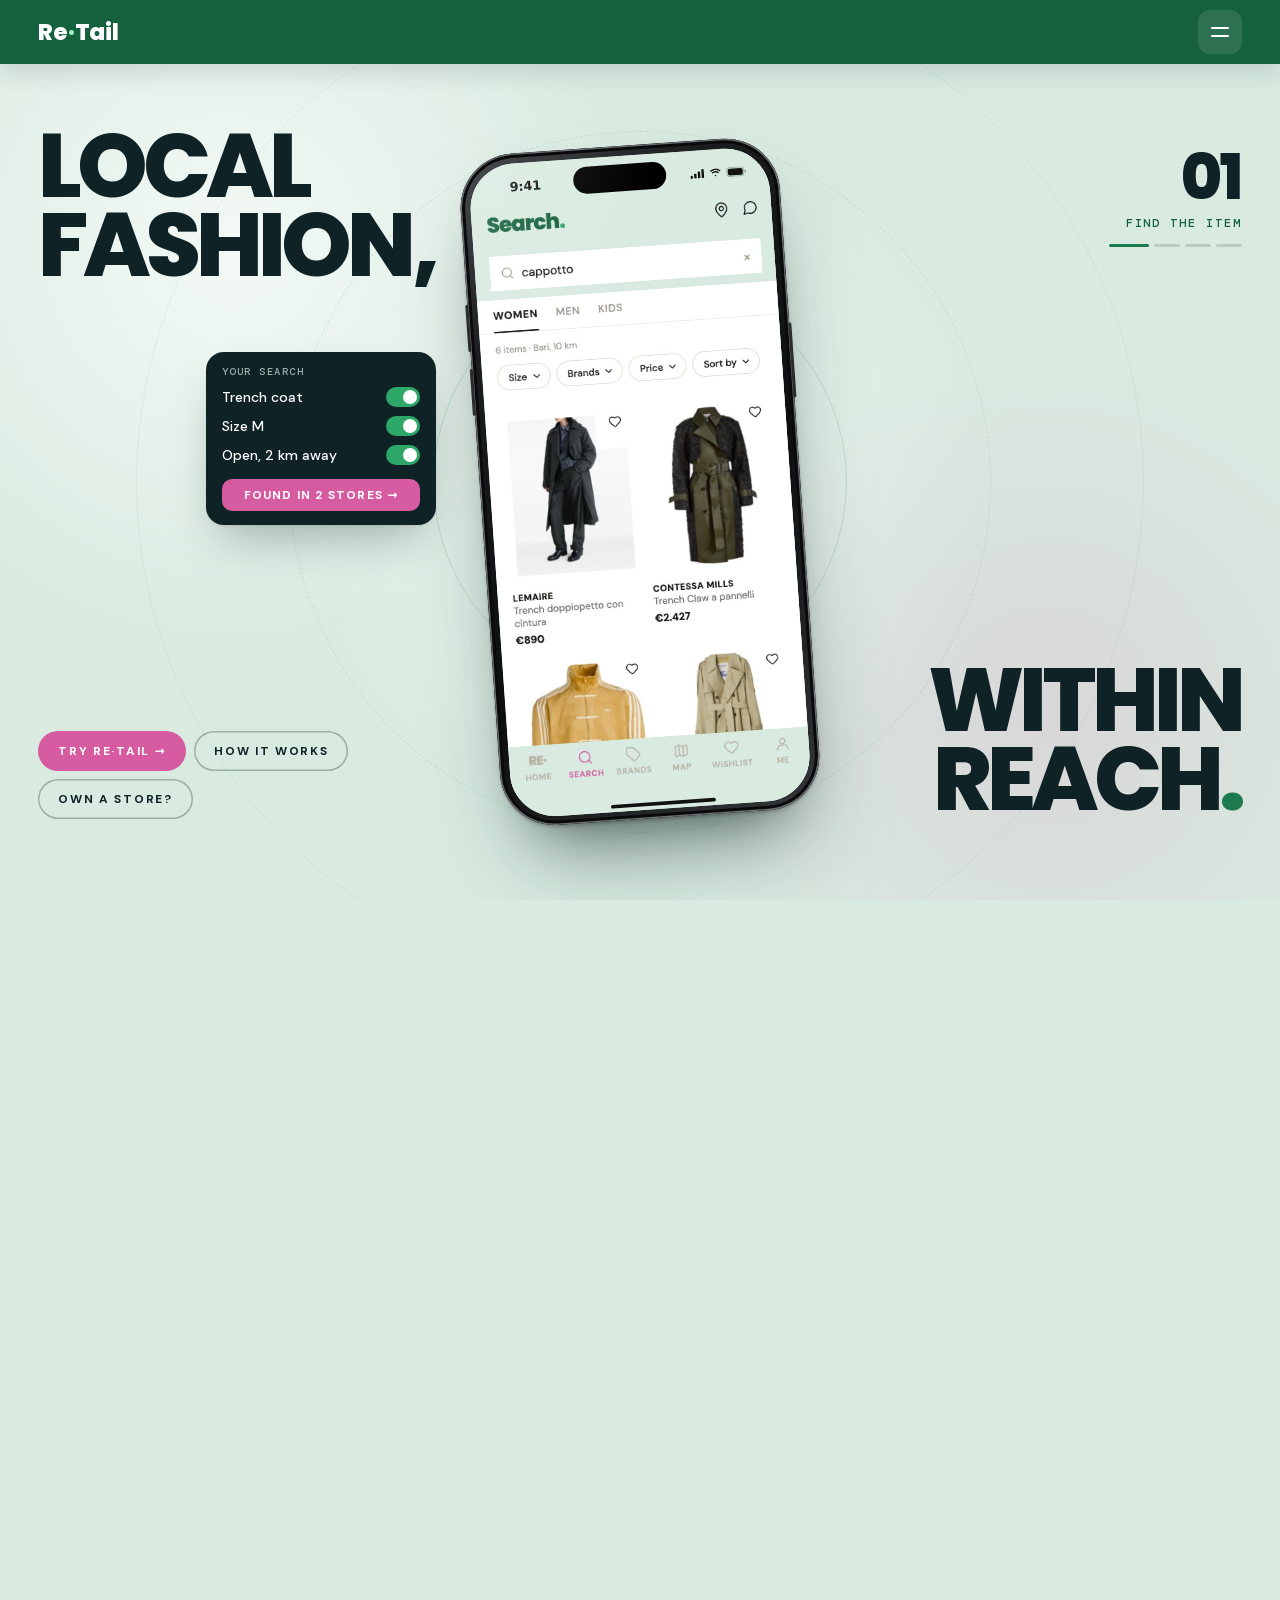
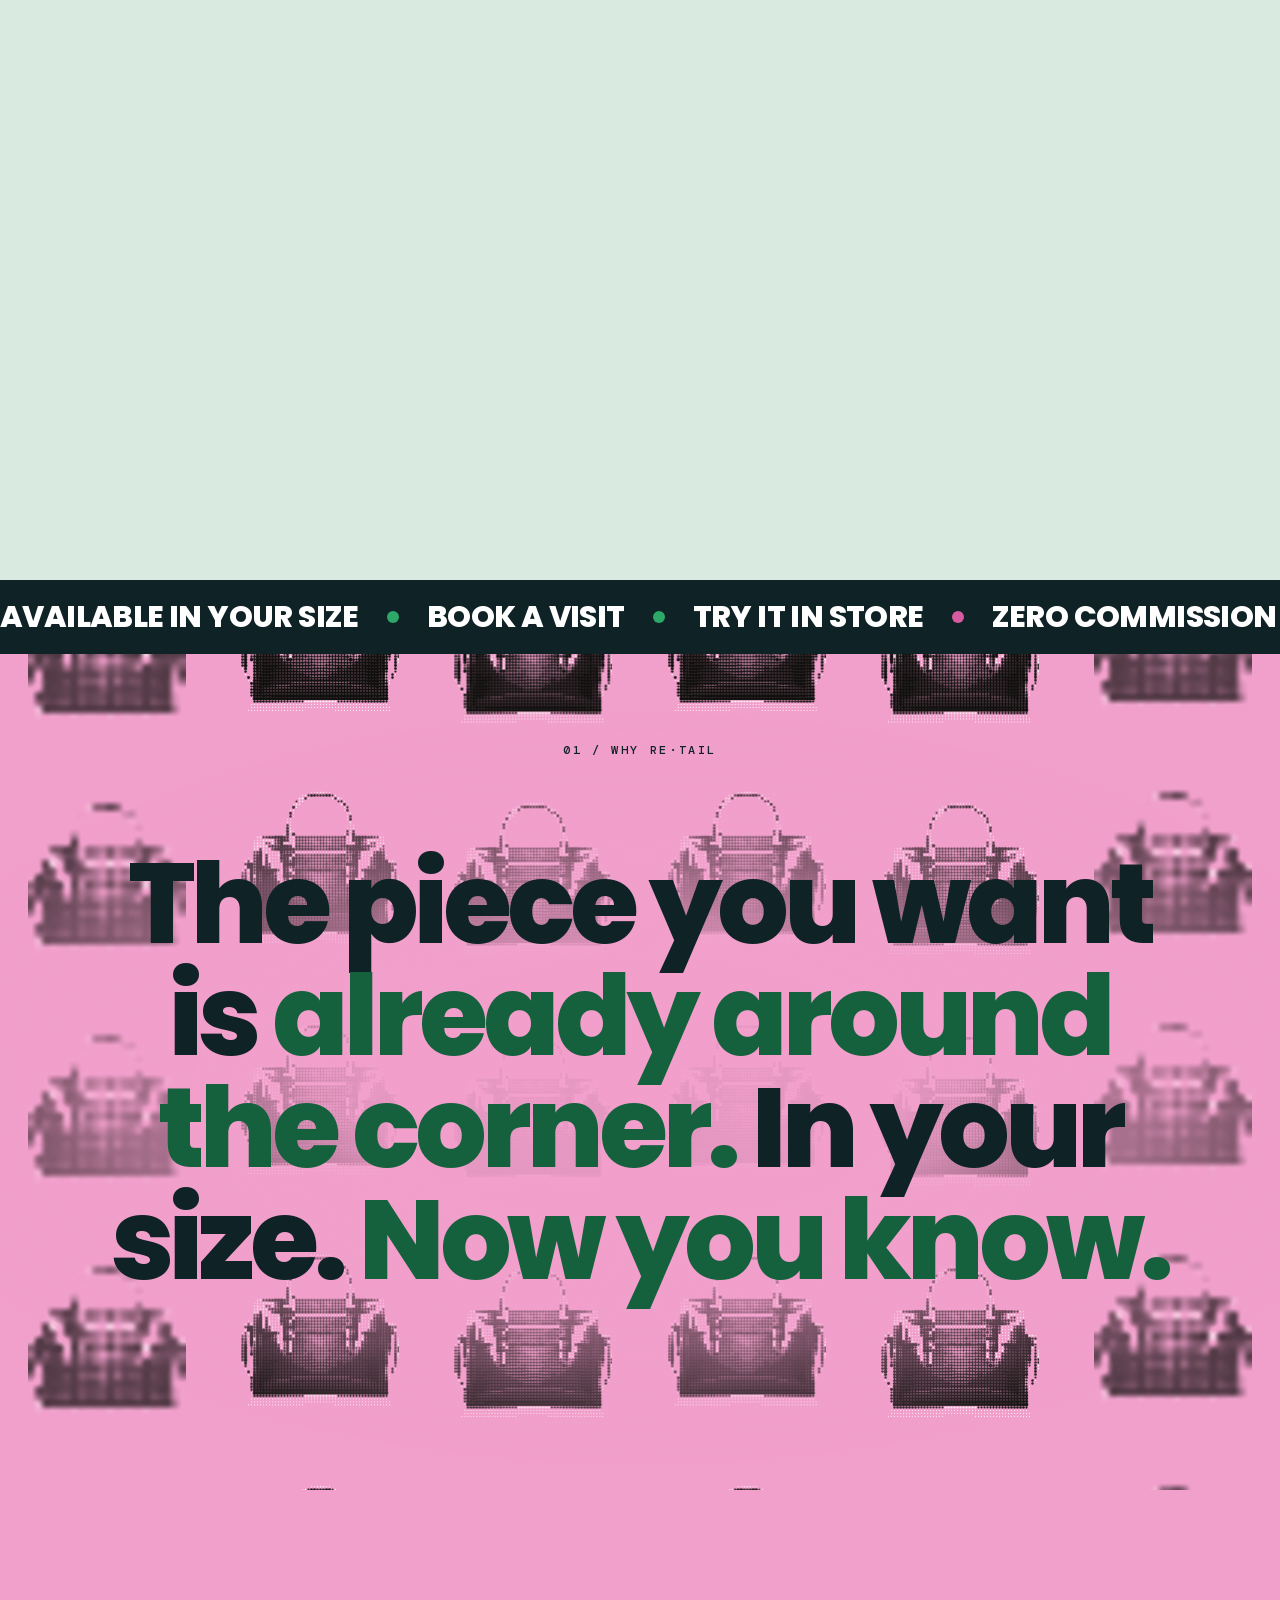
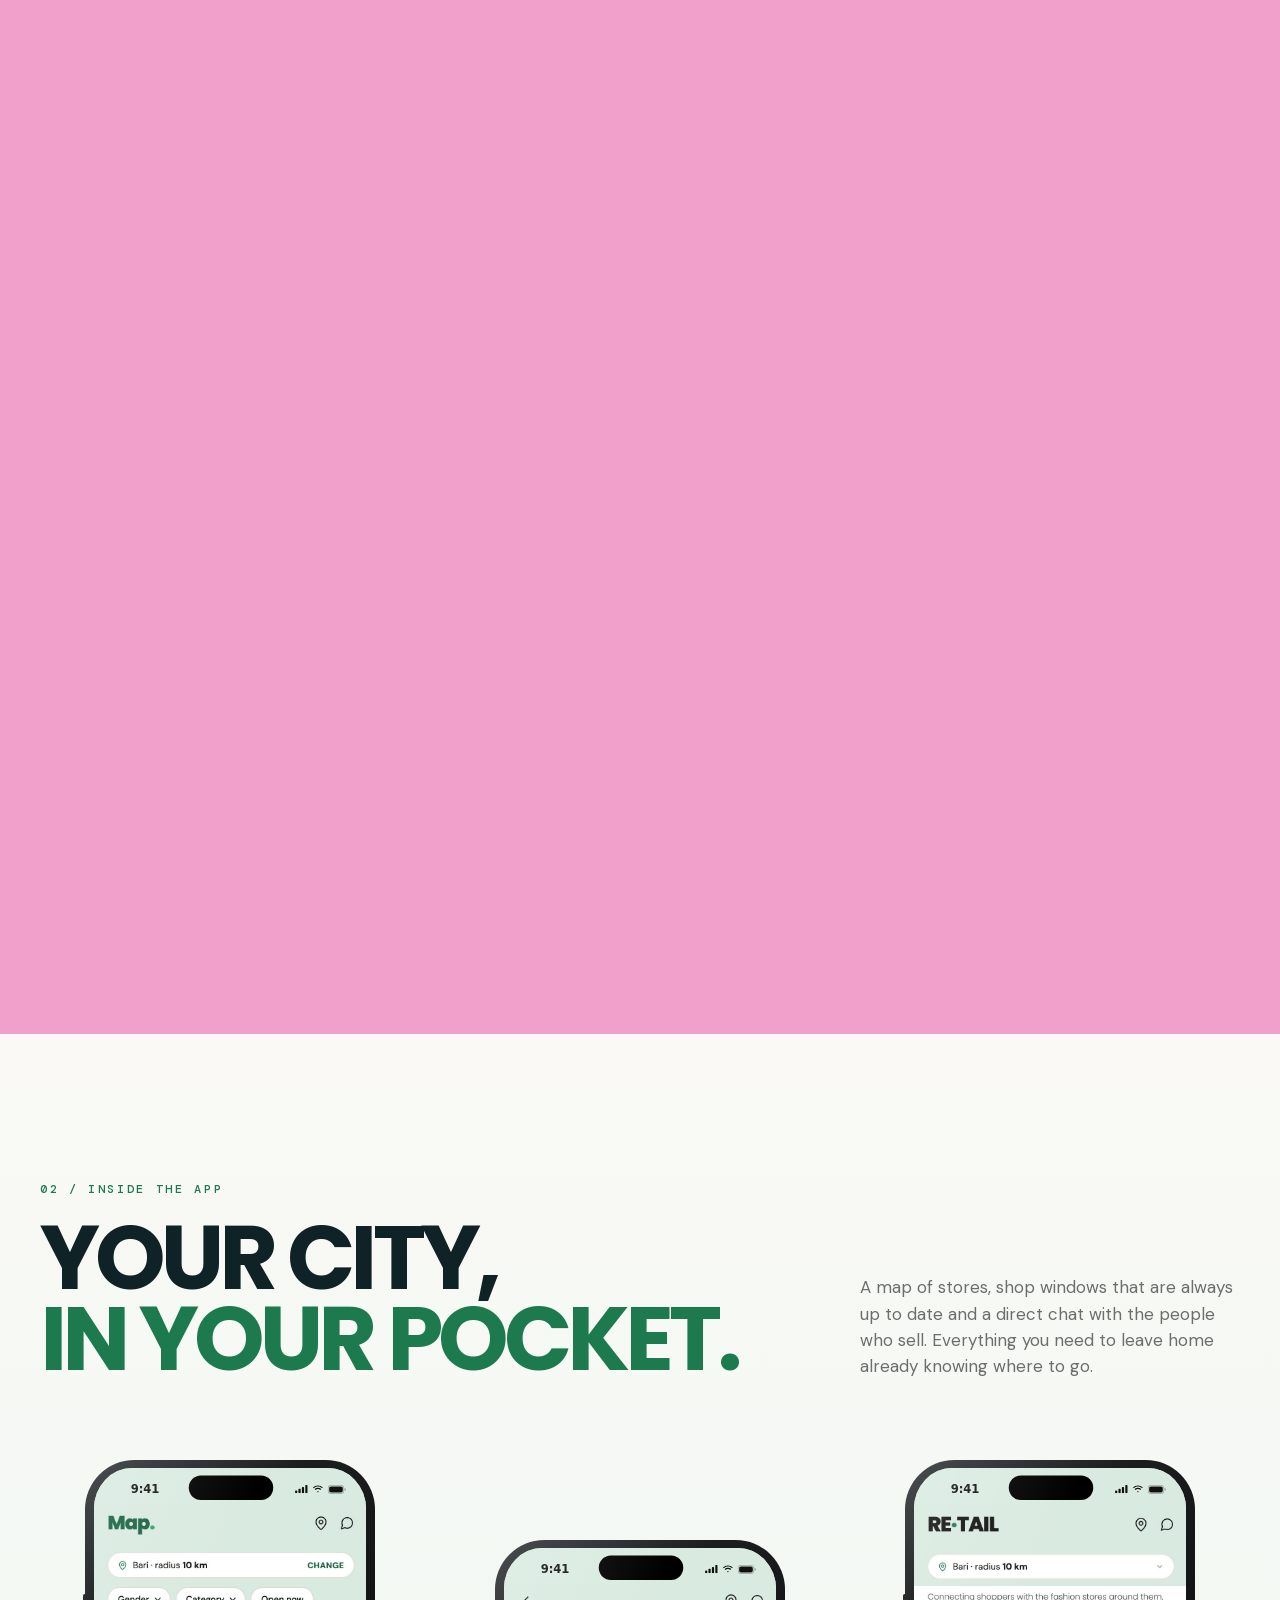
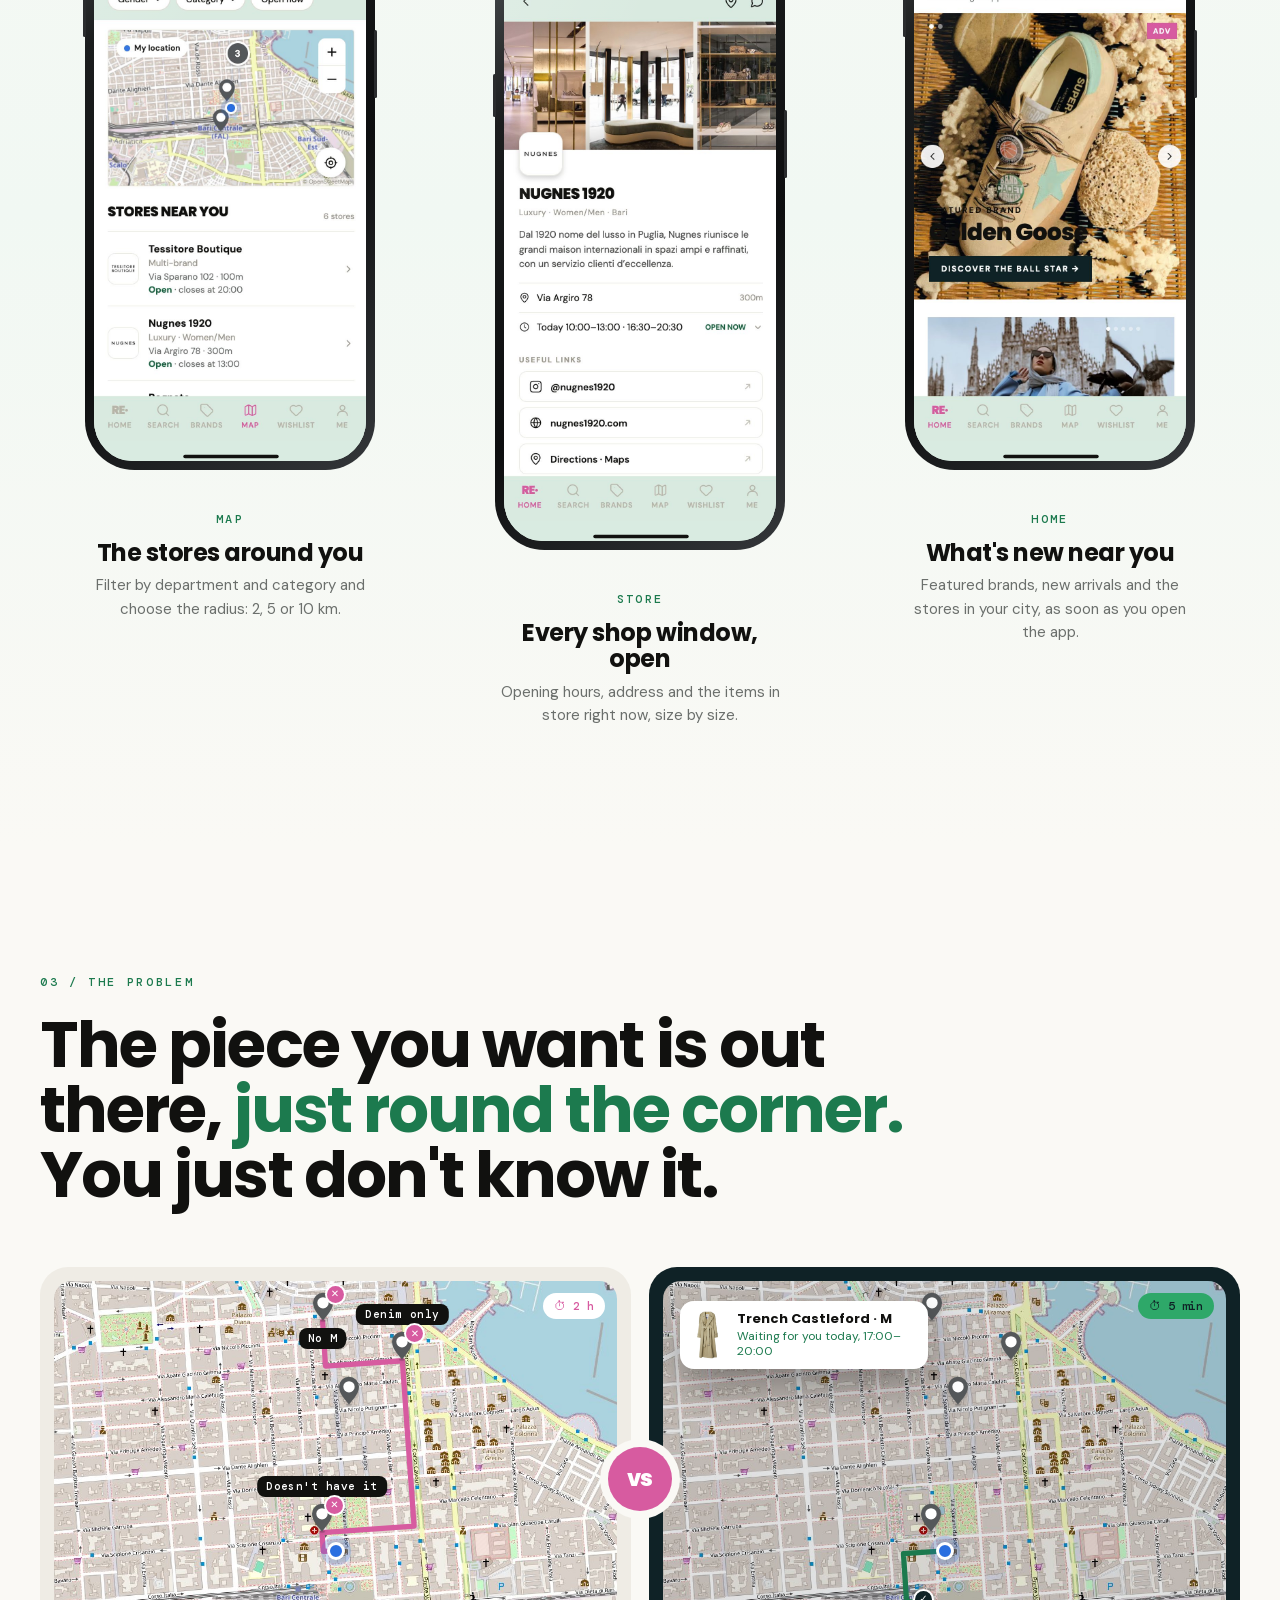
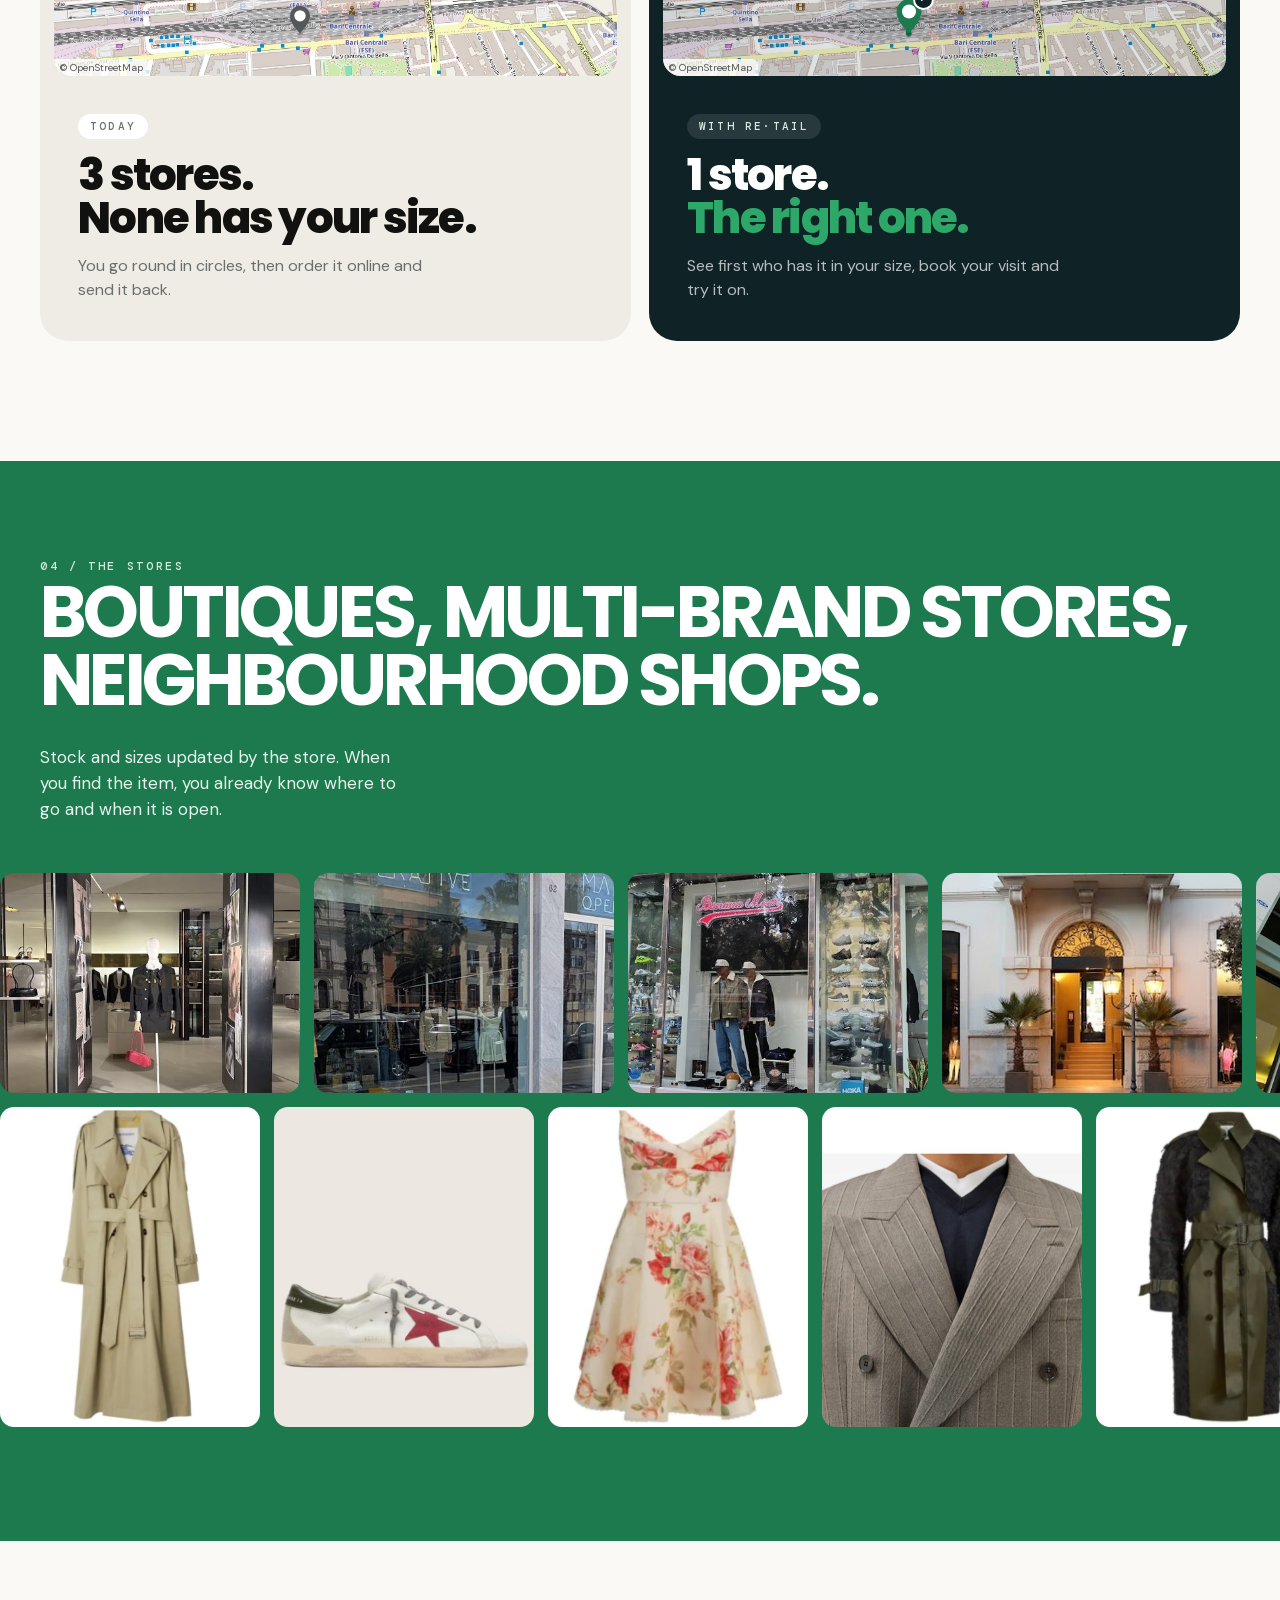
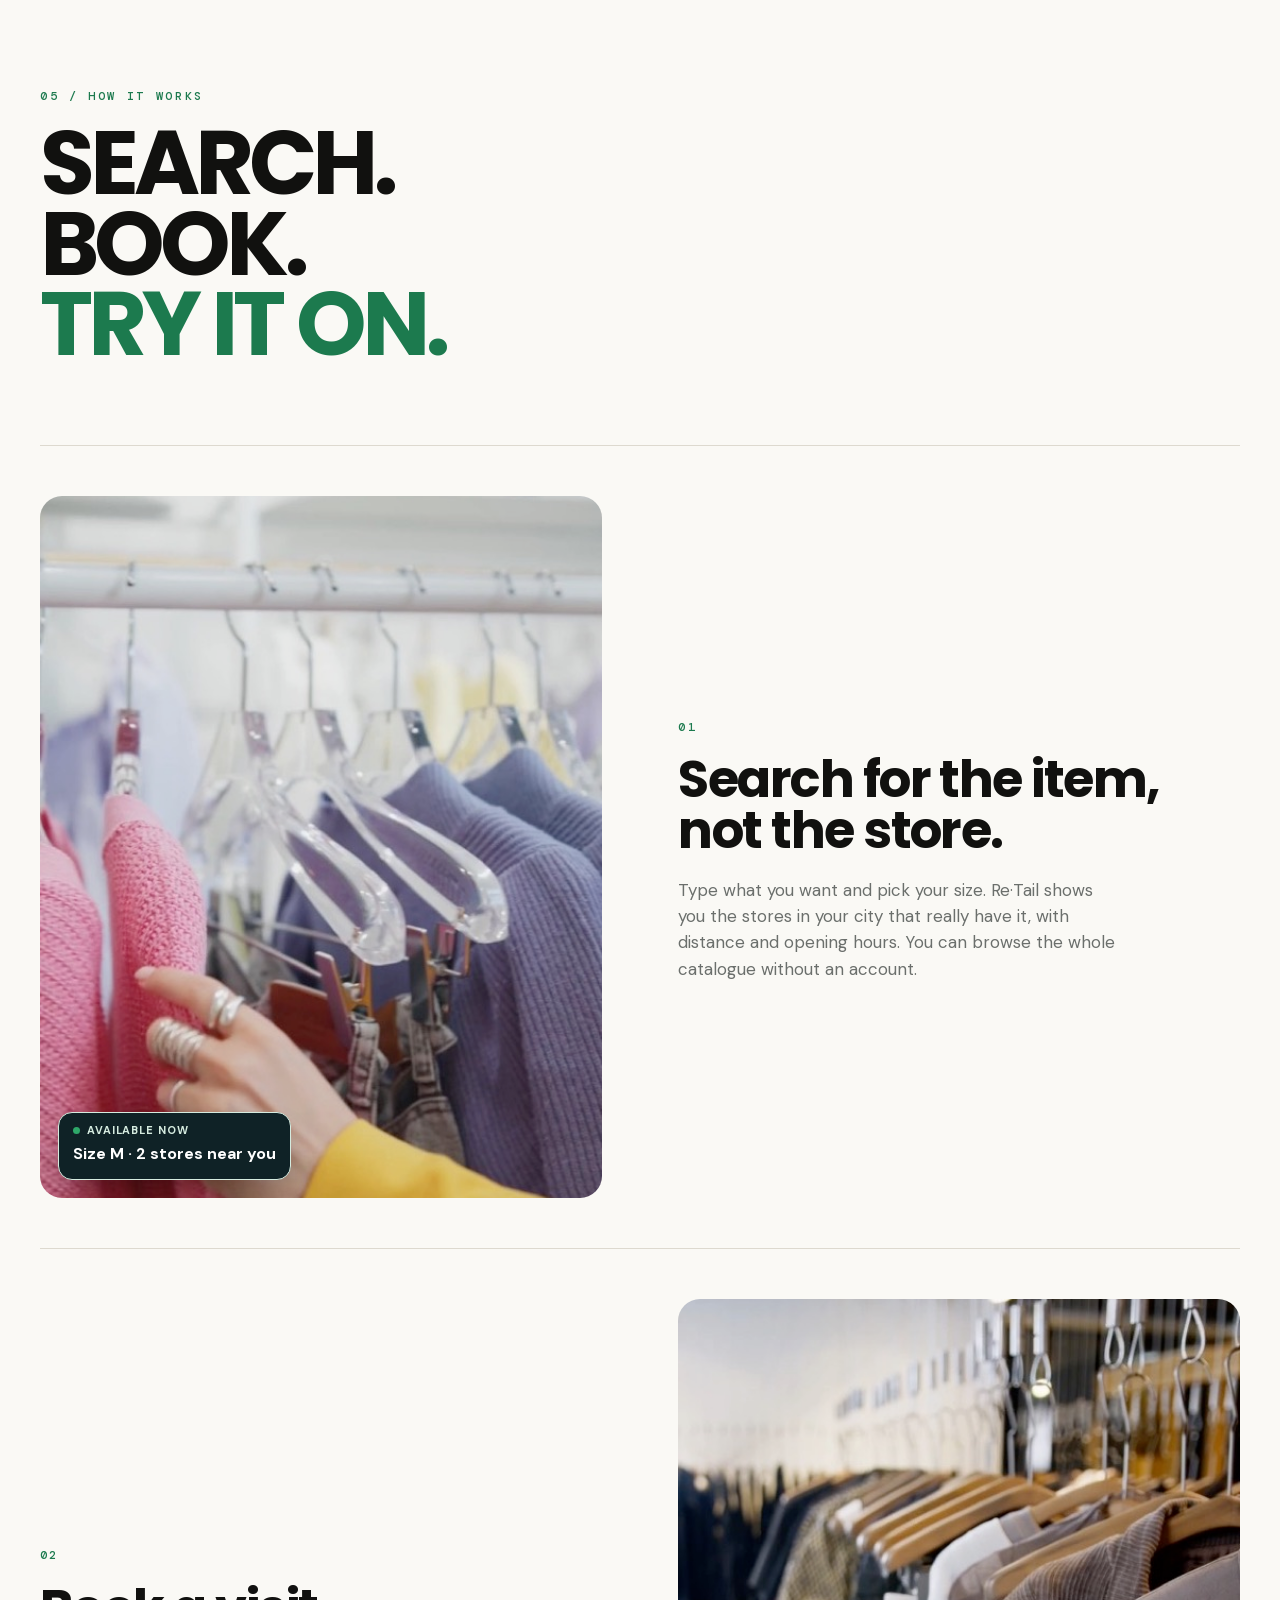
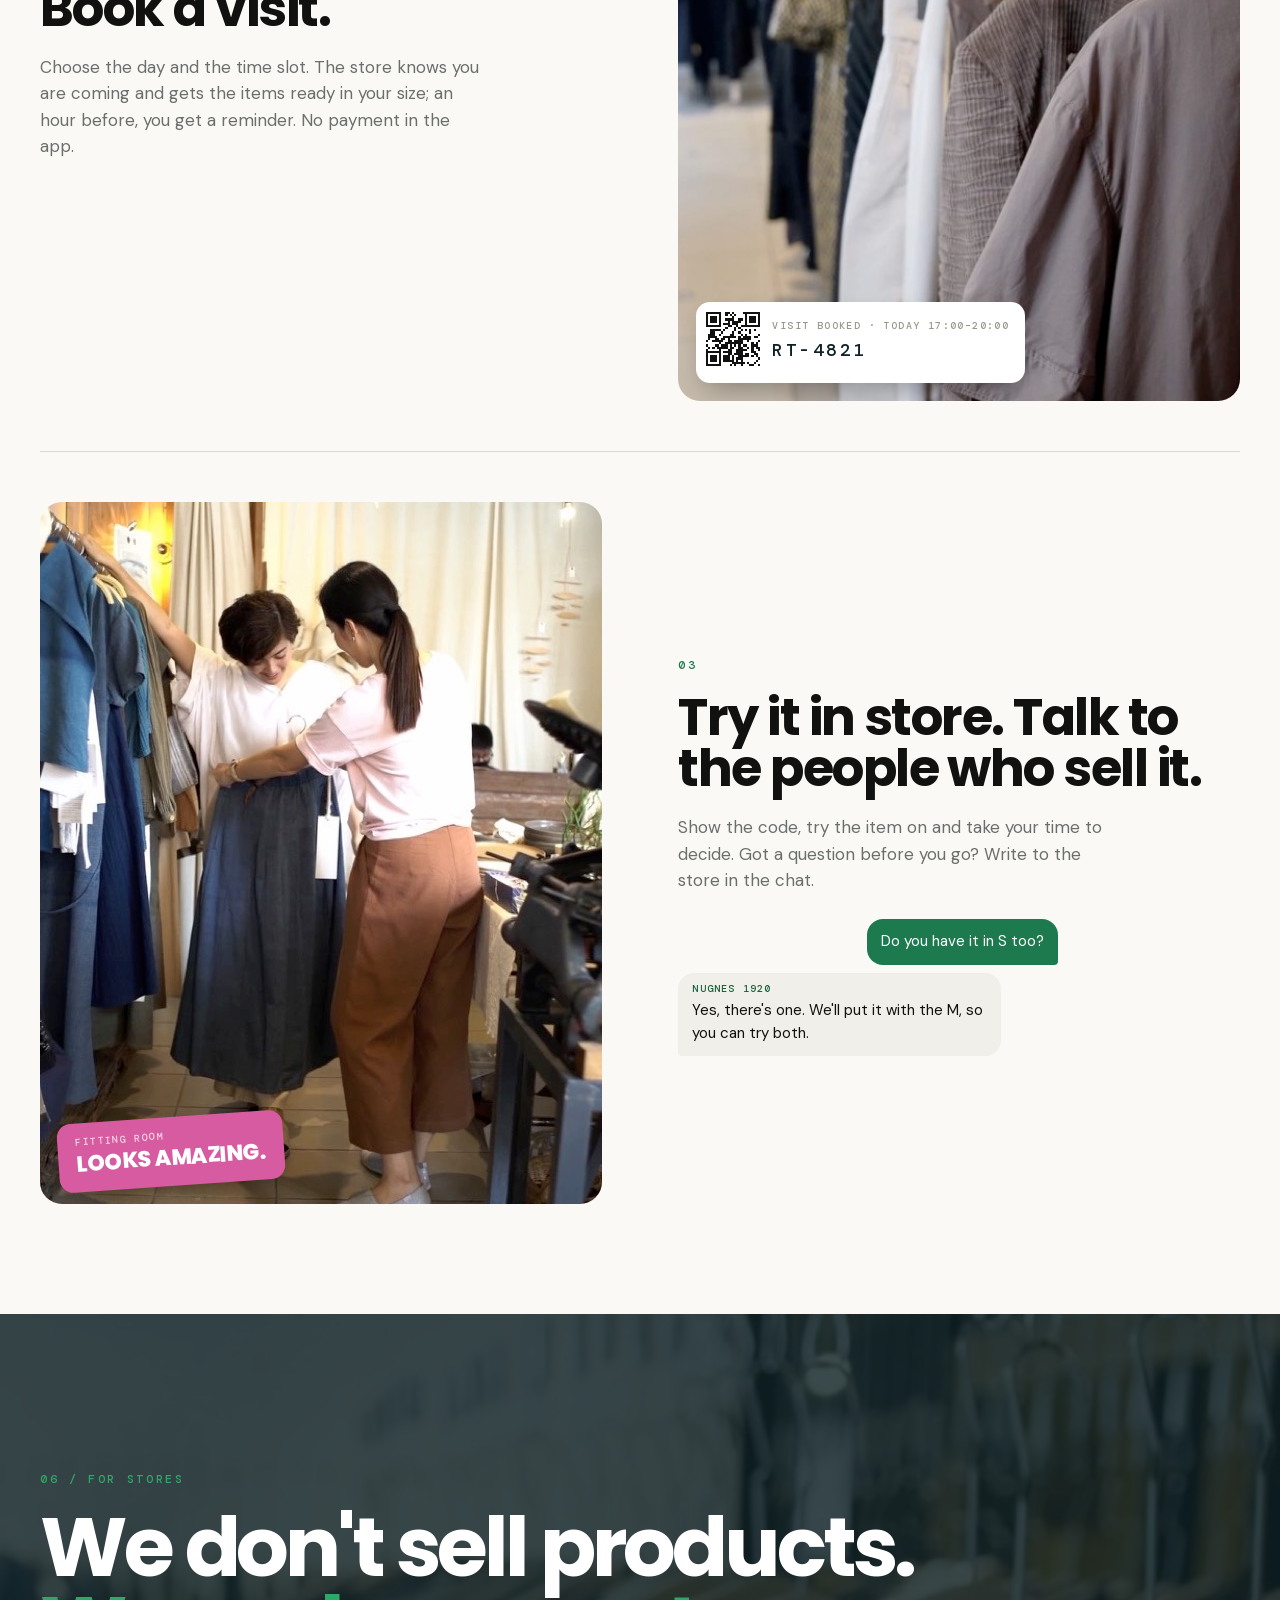
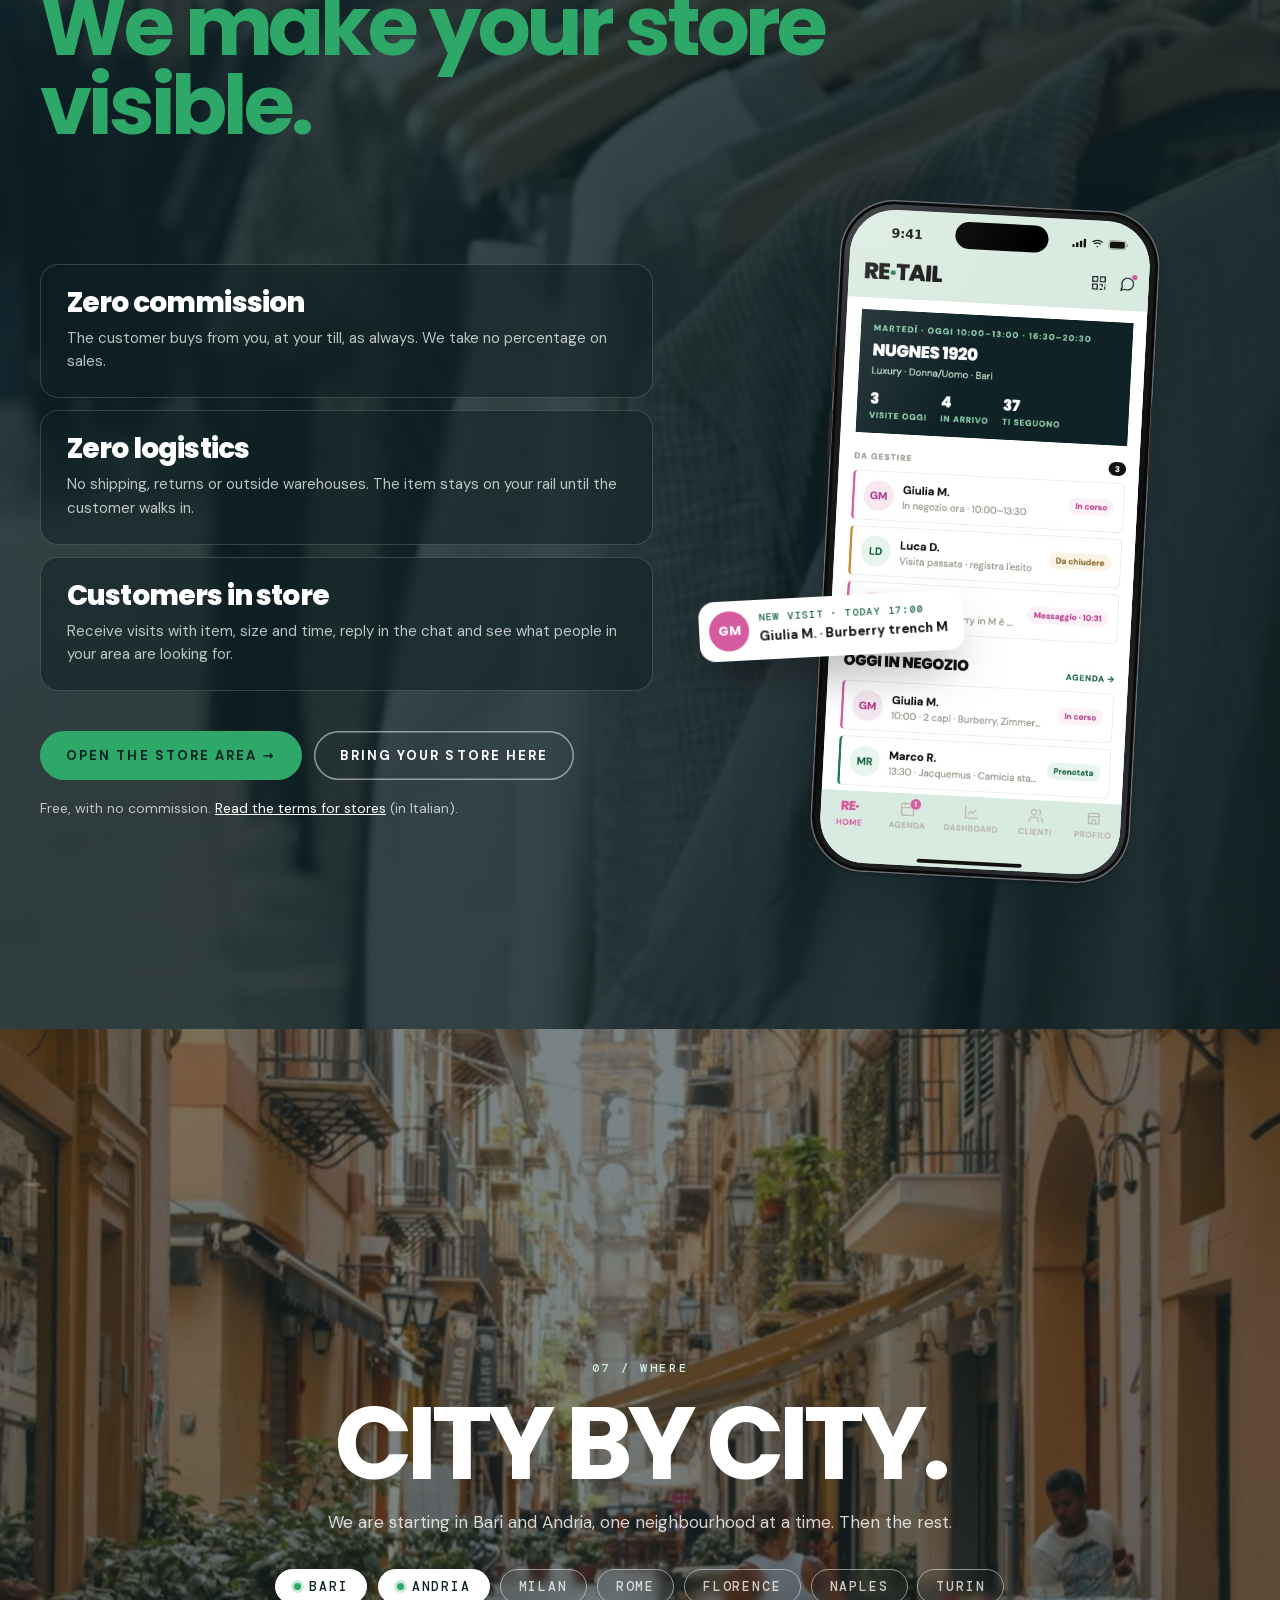
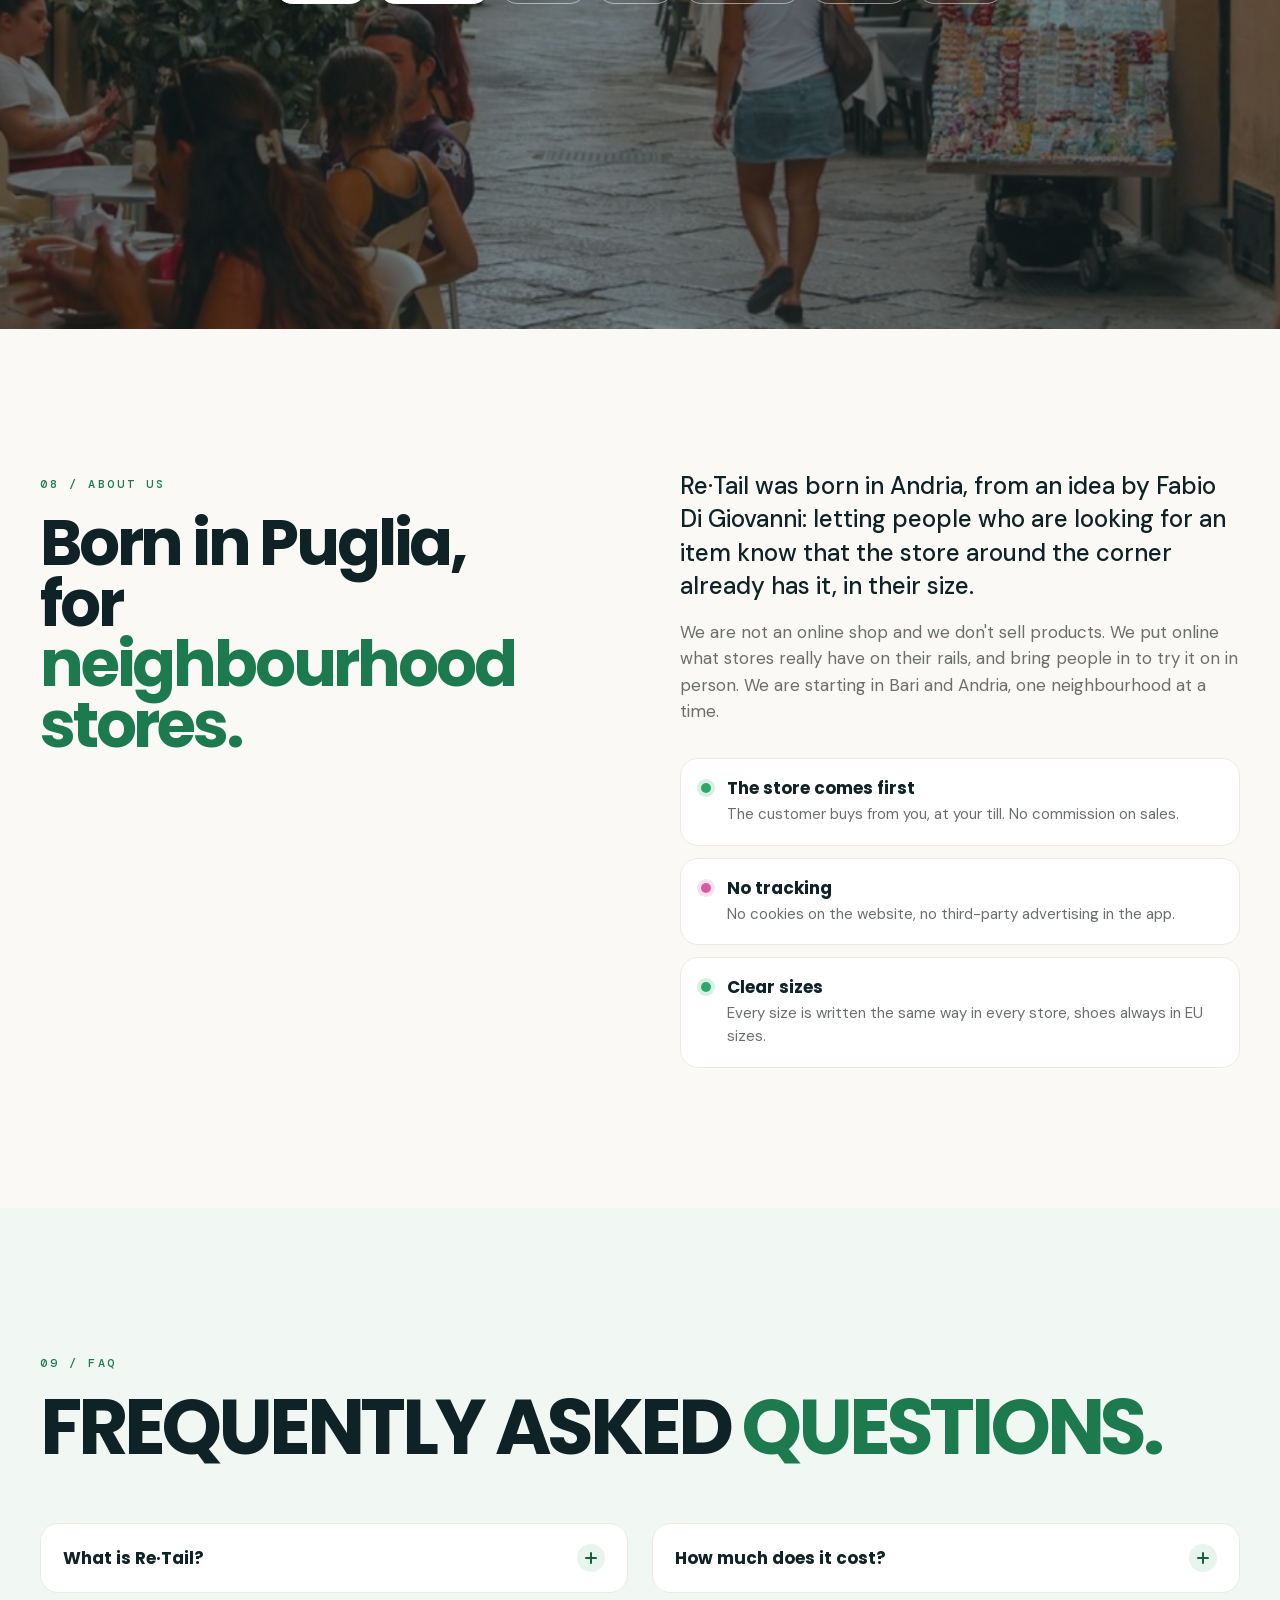
==== commit 810854fc: "Big screens: zoom the site past 1728px so an iMac shows the MacBook layout; viewport units through C" ====
--- a/en/index.html
+++ b/en/index.html
@@ -3,6 +3,7 @@
 <head>
 <meta charset="utf-8">
 <script>if (location.protocol === 'http:' && location.hostname === 're-tail.it') location.replace('https://re-tail.it' + location.pathname + location.search + location.hash);</script>
+<script src="../zoom.js"></script>
 <meta name="viewport" content="width=device-width, initial-scale=1">
 <title>Re·Tail — Local fashion, within reach</title>
 <meta name="description" content="Re·Tail shows you which stores near you have the item you are looking for, in your size, right now. Book a visit, try it on, buy it in the store.">
--- a/styles.css
+++ b/styles.css
@@ -1,5 +1,5 @@
 /* Re·Tail website. Tokens from src/theme/retail.ts (the app's design system). */
-:root {
+:root { --vh: 1vh; --svh: 1svh; --dvh: 1dvh; --vw: 1vw; --vmin: 1vmin; --vmax: 1vmax;
   --pine: #0F2226;
   --em600: #15613D;
   --em500: #1C7A4E;
@@ -131,8 +131,8 @@
 .scr.dark .sb { color: var(--white); }
 
 /* ---------- HERO ---------- */
-.hero { position: relative; height: 420vh; background: var(--wash); }
-.stick { position: sticky; top: 0; height: 100vh; height: 100svh; overflow: hidden; }
+.hero { position: relative; height: calc(420 * var(--vh)); background: var(--wash); }
+.stick { position: sticky; top: 0; height: calc(100 * var(--vh)); height: calc(100 * var(--svh)); overflow: hidden; }
 .hero .stick {
   background:
     radial-gradient(circle at 18% 22%, rgba(255, 255, 255, .7) 0, rgba(255, 255, 255, 0) 32%),
@@ -142,39 +142,39 @@
 }
 .rings { position: absolute; left: 50%; top: 50%; width: 0; height: 0; z-index: 0; }
 .rings i { position: absolute; left: 50%; top: 50%; border-radius: 50%; border: 1.5px solid rgba(28, 122, 78, .16); transform: translate(-50%, -50%); }
-.rings i:nth-child(1) { width: 46vmin; height: 46vmin; }
-.rings i:nth-child(2) { width: 78vmin; height: 78vmin; border-style: dashed; border-color: rgba(28, 122, 78, .12); }
-.rings i:nth-child(3) { width: 112vmin; height: 112vmin; border-color: rgba(28, 122, 78, .08); animation: ring 5s var(--ease) infinite; }
-@keyframes ring { 0% { width: 46vmin; height: 46vmin; opacity: 1; } 100% { width: 130vmin; height: 130vmin; opacity: 0; } }
+.rings i:nth-child(1) { width: calc(46 * var(--vmin)); height: calc(46 * var(--vmin)); }
+.rings i:nth-child(2) { width: calc(78 * var(--vmin)); height: calc(78 * var(--vmin)); border-style: dashed; border-color: rgba(28, 122, 78, .12); }
+.rings i:nth-child(3) { width: calc(112 * var(--vmin)); height: calc(112 * var(--vmin)); border-color: rgba(28, 122, 78, .08); animation: ring 5s var(--ease) infinite; }
+@keyframes ring { 0% { width: calc(46 * var(--vmin)); height: calc(46 * var(--vmin)); opacity: 1; } 100% { width: calc(130 * var(--vmin)); height: calc(130 * var(--vmin)); opacity: 0; } }
 .giant {
   position: absolute; z-index: 1;
-  font: 800 clamp(43px, min(7vw, 11.5vh), 130px)/0.88 var(--display); /* 11.5vh: on short windows it would reach the cards */
+  font: 800 clamp(43px, min(calc(7 * var(--vw)), calc(11.5 * var(--vh))), 130px)/0.88 var(--display); /* calc(11.5 * var(--vh)): on short windows it would reach the cards */
   letter-spacing: -0.055em; word-spacing: 0.1em; text-transform: uppercase;
   color: var(--pine);
   will-change: transform;
   white-space: nowrap;
 }
-.giant.top { top: 7vh; left: 3vw; z-index: 3; }
-.giant.bot { bottom: 9vh; right: 3vw; text-align: right; z-index: 3; }
+.giant.top { top: calc(7 * var(--vh)); left: calc(3 * var(--vw)); z-index: 3; }
+.giant.bot { bottom: calc(9 * var(--vh)); right: calc(3 * var(--vw)); text-align: right; z-index: 3; }
 .giant .em { color: var(--em500); }
-.hero-sub { position: absolute; z-index: 4; left: 3vw; bottom: 9vh; max-width: 340px; font-size: 15px; color: var(--text2); }
+.hero-sub { position: absolute; z-index: 4; left: calc(3 * var(--vw)); bottom: calc(9 * var(--vh)); max-width: 340px; font-size: 15px; color: var(--text2); }
 .hero-sub strong { color: var(--pine); }
 .hero-cta { display: flex; gap: 8px; margin-top: 18px; flex-wrap: wrap; }
-.hero-step { position: absolute; z-index: 3; right: 3vw; top: 9vh; text-align: right; }
+.hero-step { position: absolute; z-index: 3; right: calc(3 * var(--vw)); top: calc(9 * var(--vh)); text-align: right; }
 .hero-step .n { font: 800 64px/1 var(--display); color: var(--pine); letter-spacing: -0.04em; }
 .hero-step .t { font: 500 12px/1.4 var(--mono); letter-spacing: 0.16em; text-transform: uppercase; color: var(--em600); margin-top: 6px; }
 .bars { display: flex; gap: 5px; justify-content: flex-end; margin-top: 12px; }
 .bars i { width: 26px; height: 3px; border-radius: 2px; background: rgba(15, 34, 38, .15); transition: background .3s, width .4s var(--ease); }
 .bars i.on { background: var(--em500); width: 40px; }
 
-.hero-phone { --w: min(310px, 30vh, 62vw); position: absolute; z-index: 2; left: 50%; top: 50%; transform: translate(-50%, -50%) rotate(-4deg); }
-@media (min-height: 760px) { .hero-phone { --w: min(320px, 38vh, 62vw); } }
+.hero-phone { --w: min(310px, calc(30 * var(--vh)), calc(62 * var(--vw))); position: absolute; z-index: 2; left: 50%; top: 50%; transform: translate(-50%, -50%) rotate(-4deg); }
+@media (min-height: 760px) { .hero-phone { --w: min(320px, calc(38 * var(--vh)), calc(62 * var(--vw))); } }
 
 /* Floating "stickers" around the phone. The outer .float handles the entrance (transform) and the
    scroll parallax (translate); the inner .card bobs on its own, so the three never fight.
    Cards hug the phone: --pw is the phone width, left cards end and right cards start --gap away from it. */
-.hero .stick { --pw: min(310px, 30vh, 62vw); --gap: 44px; --k: 1; }
-@media (min-height: 760px) { .hero .stick { --pw: min(320px, 38vh, 62vw); } }
+.hero .stick { --pw: min(310px, calc(30 * var(--vh)), calc(62 * var(--vw))); --gap: 44px; --k: 1; }
+@media (min-height: 760px) { .hero .stick { --pw: min(320px, calc(38 * var(--vh)), calc(62 * var(--vw))); } }
 /* Shorter screens: smaller cards, so they still fit between the big words. */
 @media (max-height: 820px) { .hero .stick { --k: .84; } }
 @media (max-height: 680px) { .hero .stick { --k: .72; } }
@@ -201,7 +201,7 @@
 .float small { display: block; }
 
 /* 1 · search filters that switch on one by one */
-.f-filter { right: calc(50% + var(--pw) / 2 + var(--gap)); top: min(32vh, calc(100% - 9vh - 170px - 98px * var(--k) - 150px * var(--k))); }
+.f-filter { right: calc(50% + var(--pw) / 2 + var(--gap)); top: min(calc(32 * var(--vh)), calc(100% - calc(9 * var(--vh)) - 170px - 98px * var(--k) - 150px * var(--k))); }
 .f-filter .card { background: var(--pine); color: var(--white); width: 230px; --d: .4s; }
 .f-filter .tag { color: var(--mint200); opacity: .7; }
 .f-filter ul { list-style: none; margin: 0; padding: 0; display: grid; gap: 9px; }
@@ -219,7 +219,7 @@
 
 /* 2 · the item, found */
 /* kept above the sentence and buttons at the bottom left (.hero-sub, about 155px tall), however short the window */
-.f-prod { right: calc(50% + var(--pw) / 2 + var(--gap) + 40px); top: min(calc(32vh + 204px * var(--k)), calc(100% - 9vh - 170px - 88px * var(--k))); }
+.f-prod { right: calc(50% + var(--pw) / 2 + var(--gap) + 40px); top: min(calc(calc(32 * var(--vh)) + 204px * var(--k)), calc(100% - calc(9 * var(--vh)) - 170px - 88px * var(--k))); }
 .f-prod .card { display: flex; gap: 12px; align-items: center; padding: 8px 18px 8px 8px; --d: 1.2s; }
 .f-prod img { width: 56px; height: 70px; object-fit: cover; border-radius: 10px; }
 .f-prod .badge { display: inline-block; font: 700 10px/1 var(--body); letter-spacing: .08em; text-transform: uppercase; font-style: normal; color: var(--white); background: var(--pink); padding: 5px 8px; border-radius: 999px; margin-bottom: 7px; }
@@ -227,7 +227,7 @@
 .f-prod small { color: var(--text2); font-size: 12.5px; margin-top: 3px; }
 
 /* 3 · the store, open now */
-.f-store { left: calc(50% + var(--pw) / 2 + var(--gap)); top: 26vh; }
+.f-store { left: calc(50% + var(--pw) / 2 + var(--gap)); top: calc(26 * var(--vh)); }
 .f-store .card { display: flex; gap: 11px; align-items: center; padding: 10px 12px 10px 10px; --d: .8s; max-width: none; }
 .av { width: 40px; height: 40px; border-radius: 50%; background: var(--em500); color: var(--white); display: grid; place-items: center; font: 700 13px var(--display); flex: none; }
 .av.logo { border-radius: 10px; background: var(--white); object-fit: cover; box-shadow: 0 0 0 1px var(--line); }
@@ -238,47 +238,47 @@
 @keyframes pulse { 0% { box-shadow: 0 0 0 0 rgba(46, 168, 105, .5); } 100% { box-shadow: 0 0 0 8px rgba(46, 168, 105, 0); } }
 
 /* 4 · pink sticker */
-.f-zero { left: calc(50% + var(--pw) / 2 - 30px); top: 37vh; z-index: 4; }
+.f-zero { left: calc(50% + var(--pw) / 2 - 30px); top: calc(37 * var(--vh)); z-index: 4; }
 .f-zero .card { background: var(--pink); color: var(--white); font: 800 22px/1.02 var(--display); letter-spacing: -.02em; text-transform: uppercase; padding: 16px 20px; border-radius: 16px; transform: rotate(-7deg); box-shadow: 0 18px 36px -12px rgba(215, 91, 160, .6); }
 .f-zero.on .card { animation: wobble 5s ease-in-out infinite; }
 @keyframes wobble { 0%, 100% { transform: rotate(-7deg); } 50% { transform: rotate(-3deg) translateY(-6px); } }
 
 /* 5 · live countdown to the visit */
-.f-timer { left: calc(50% + var(--pw) / 2 + var(--gap) + 70px); top: calc(37vh + 118px * var(--k)); }
+.f-timer { left: calc(50% + var(--pw) / 2 + var(--gap) + 70px); top: calc(calc(37 * var(--vh)) + 118px * var(--k)); }
 .f-timer .card { background: var(--mint200); --d: 2s; }
 .f-timer .tag { color: var(--em600); }
 .f-timer .clock { display: block; font: 500 30px/1 var(--mono); letter-spacing: .04em; color: var(--pine); font-variant-numeric: tabular-nums; }
 .f-timer small { margin-top: 8px; font-size: 12.5px; color: var(--em600); }
 
 /* 6 · the store writes back */
-.f-chat { right: calc(50% + var(--pw) / 2 + var(--gap)); top: 30vh; }
+.f-chat { right: calc(50% + var(--pw) / 2 + var(--gap)); top: calc(30 * var(--vh)); }
 .f-chat .card { background: var(--em500); color: var(--white); border-radius: 20px 20px 20px 6px; max-width: 250px; font-size: 15px; --d: .2s; }
 .f-chat .tag { color: var(--mint200); }
 
 /* ---------- TICKER ---------- */
 .ticker { background: var(--pine); color: var(--white); overflow: hidden; padding: 22px 0; }
 .tk { display: flex; width: max-content; animation: slide 40s linear infinite; }
-.tk span { display: flex; align-items: center; gap: 28px; padding-right: 28px; font: 800 clamp(20px, 2.4vw, 30px)/1 var(--display); letter-spacing: -.02em; text-transform: uppercase; white-space: nowrap; }
+.tk span { display: flex; align-items: center; gap: 28px; padding-right: 28px; font: 800 clamp(20px, calc(2.4 * var(--vw)), 30px)/1 var(--display); letter-spacing: -.02em; text-transform: uppercase; white-space: nowrap; }
 .tk span::after { content: ''; width: 12px; height: 12px; border-radius: 50%; background: var(--em400); }
 .tk span:nth-child(3n)::after { background: var(--pink); }
 
 /* ---------- MANIFESTO (video) ---------- */
-.manifesto { position: relative; height: 220vh; background: var(--pink-soft); color: var(--pine); }
+.manifesto { position: relative; height: calc(220 * var(--vh)); background: var(--pink-soft); color: var(--pine); }
 .manifesto .stick { display: grid; place-items: center; }
 .bgvid { position: absolute; inset: 0; width: 100%; height: 100%; object-fit: cover; opacity: .35; filter: saturate(.8); }
 /* Grid of halftone bags (canvas, script.js), like a moving print. A soft glow keeps the words readable. */
 .pattern { position: absolute; inset: 0; width: 100%; height: 100%; }
 .manifesto .stick::after { content: ''; position: absolute; inset: 0; background: radial-gradient(ellipse 60% 45% at 50% 52%, rgba(241, 159, 203, .94) 35%, rgba(241, 159, 203, 0)); }
-.reveal { position: relative; z-index: 2; width: min(1100px, 100% - 40px); text-align: center; text-wrap: balance; font: 800 clamp(36px, 9vw, 112px)/1 var(--display); letter-spacing: -0.045em; }
+.reveal { position: relative; z-index: 2; width: min(1100px, 100% - 40px); text-align: center; text-wrap: balance; font: 800 clamp(36px, calc(9 * var(--vw)), 112px)/1 var(--display); letter-spacing: -0.045em; }
 .reveal .w { opacity: .18; transition: opacity .25s; }
 .reveal .w.on { opacity: 1; }
 .reveal .w.g { color: var(--em600); }
-.manifesto .eyebrow { position: absolute; z-index: 2; top: 10vh; left: 50%; transform: translateX(-50%); color: var(--pine); }
+.manifesto .eyebrow { position: absolute; z-index: 2; top: calc(10 * var(--vh)); left: 50%; transform: translateX(-50%); color: var(--pine); }
 
 /* ---------- INSIDE THE APP ---------- */
 .inside { position: relative; background: linear-gradient(180deg, var(--paper) 0%, var(--mint50) 55%, var(--paper) 100%); padding: 140px 0 120px; overflow: hidden; }
 .sec-head { display: flex; justify-content: space-between; align-items: end; gap: 30px; flex-wrap: wrap; margin-bottom: 80px; }
-.sec-head h2 { margin-top: 18px; font-size: clamp(44px, 7vw, 110px); line-height: .9; letter-spacing: -.055em; text-transform: uppercase; color: var(--pine); }
+.sec-head h2 { margin-top: 18px; font-size: clamp(44px, calc(7 * var(--vw)), 110px); line-height: .9; letter-spacing: -.055em; text-transform: uppercase; color: var(--pine); }
 .sec-head p { max-width: 380px; color: var(--text2); }
 .trio { display: grid; grid-template-columns: repeat(3, 1fr); gap: 30px; justify-items: center; }
 .trio figure { display: flex; flex-direction: column; align-items: center; }
@@ -292,7 +292,7 @@
 
 /* ---------- VERSUS (oggi / con Re·Tail: two illustrated maps) ---------- */
 .versus { background: var(--paper); padding: 120px 0; }
-.versus h2 { font-size: clamp(34px, 5vw, 64px); line-height: 1.02; max-width: 900px; margin: 18px 0 60px; }
+.versus h2 { font-size: clamp(34px, calc(5 * var(--vw)), 64px); line-height: 1.02; max-width: 900px; margin: 18px 0 60px; }
 .vs { position: relative; display: grid; grid-template-columns: 1fr 1fr; gap: 18px; }
 .vs-card { position: relative; border-radius: 28px; overflow: hidden; display: flex; flex-direction: column; transform: translateY(40px); opacity: 0; transition: transform .9s var(--ease), opacity .9s var(--ease); }
 .vs-card.new { transition-delay: .15s; }
@@ -340,11 +340,11 @@
 .new .time { background: var(--em400); color: var(--pine); }
 
 /* copy under the map */
-.vs-copy { padding: clamp(24px, 3vw, 38px); display: grid; gap: 14px; }
+.vs-copy { padding: clamp(24px, calc(3 * var(--vw)), 38px); display: grid; gap: 14px; }
 .vs-tag { justify-self: start; padding: 7px 12px; border-radius: 999px; font: 500 11px/1 var(--mono); letter-spacing: .2em; text-transform: uppercase; }
 .old .vs-tag { background: var(--white); color: var(--text2); }
 .new .vs-tag { background: rgba(255, 255, 255, .1); color: var(--mint200); }
-.vs-copy h3 { font: 800 clamp(30px, 3.4vw, 50px)/1 var(--display); letter-spacing: -.04em; }
+.vs-copy h3 { font: 800 clamp(30px, calc(3.4 * var(--vw)), 50px)/1 var(--display); letter-spacing: -.04em; }
 .old h3 { color: var(--ink); }
 .new h3 .g { color: var(--em400); }
 .vs-copy p { max-width: 380px; font-size: 16px; }
@@ -366,7 +366,7 @@
 /* ---------- MARQUEE of shops ---------- */
 .shops { background: var(--em500); padding: 90px 0 100px; overflow: hidden; color: var(--white); }
 .shops-head { display: flex; justify-content: space-between; align-items: end; gap: 30px; margin-bottom: 50px; flex-wrap: wrap; }
-.shops h2 { font-size: clamp(36px, 5.6vw, 80px); line-height: .95; text-transform: uppercase; letter-spacing: -0.05em; }
+.shops h2 { font-size: clamp(36px, calc(5.6 * var(--vw)), 80px); line-height: .95; text-transform: uppercase; letter-spacing: -0.05em; }
 .shops .eyebrow { color: var(--mint200); }
 .shops-head p { max-width: 360px; color: var(--mint100); }
 .row { display: flex; gap: 14px; width: max-content; margin-bottom: 14px; animation: slide 60s linear infinite; }
@@ -377,12 +377,12 @@
 
 /* ---------- HOW IT WORKS ---------- */
 .how { background: var(--paper); padding: 140px 0 60px; }
-.how > .wrap > h2 { font-size: clamp(40px, 7vw, 110px); line-height: .9; text-transform: uppercase; letter-spacing: -0.055em; margin: 16px 0 80px; }
-.step { display: grid; grid-template-columns: 1fr 1fr; gap: 6vw; align-items: center; padding: 50px 0; border-top: 1px solid var(--border); }
+.how > .wrap > h2 { font-size: clamp(40px, calc(7 * var(--vw)), 110px); line-height: .9; text-transform: uppercase; letter-spacing: -0.055em; margin: 16px 0 80px; }
+.step { display: grid; grid-template-columns: 1fr 1fr; gap: calc(6 * var(--vw)); align-items: center; padding: 50px 0; border-top: 1px solid var(--border); }
 .step:nth-child(even) .media { order: 2; }
 .step .media { position: relative; aspect-ratio: 4 / 5; overflow: hidden; border-radius: 22px; background: var(--line); }
 .step .media video, .step .media img { width: 100%; height: 100%; object-fit: cover; }
-.step h3 { font-size: clamp(32px, 4vw, 56px); line-height: 1; margin: 16px 0 20px; }
+.step h3 { font-size: clamp(32px, calc(4 * var(--vw)), 56px); line-height: 1; margin: 16px 0 20px; }
 .step p { color: var(--text2); max-width: 440px; }
 .chip { position: absolute; left: 18px; bottom: 18px; background: var(--white); border-radius: 14px; padding: 12px 14px; font-size: 14px; box-shadow: 0 14px 30px -10px rgba(0,0,0,.35); }
 .chip .k { font: 500 10px/1 var(--mono); letter-spacing: .14em; text-transform: uppercase; color: var(--text3); display: block; margin-bottom: 6px; }
@@ -405,15 +405,15 @@
 .forstores .bgvid { opacity: .18; }
 .forstores .wrap { position: relative; z-index: 2; }
 .forstores .eyebrow { color: var(--em400); }
-.forstores h2 { font-size: clamp(40px, 6.5vw, 100px); line-height: .95; letter-spacing: -0.05em; margin: 18px 0 60px; max-width: 1000px; }
+.forstores h2 { font-size: clamp(40px, calc(6.5 * var(--vw)), 100px); line-height: .95; letter-spacing: -0.05em; margin: 18px 0 60px; max-width: 1000px; }
 .forstores h2 .g { color: var(--em400); }
-.fs-grid { display: grid; grid-template-columns: 1.2fr 1fr; gap: 6vw; align-items: center; }
+.fs-grid { display: grid; grid-template-columns: 1.2fr 1fr; gap: calc(6 * var(--vw)); align-items: center; }
 .zeros { display: grid; gap: 12px; }
 .zero { border: 1px solid rgba(255,255,255,.16); border-radius: 18px; padding: 24px 26px; background: rgba(15,34,38,.55); backdrop-filter: blur(6px); -webkit-backdrop-filter: blur(6px); }
 .zero b { font: 800 28px/1 var(--display); letter-spacing: -0.03em; display: block; margin-bottom: 10px; }
 .zero p { color: rgba(255,255,255,.72); font-size: 15px; }
 .fs-phone { position: relative; display: flex; justify-content: center; }
-.fs-phone .device { --w: min(320px, 80vw); transform: rotate(3deg); }
+.fs-phone .device { --w: min(320px, calc(80 * var(--vw))); transform: rotate(3deg); }
 .toast { position: absolute; left: -30px; top: 58%; display: flex; gap: 10px; align-items: center; padding: 10px 16px 10px 10px; border-radius: 16px; background: var(--white); color: var(--ink); font-size: 13px; box-shadow: 0 24px 50px -16px rgba(0, 0, 0, .5); transform: rotate(-3deg); }
 .toast .av { background: var(--pink); }
 .toast small { display: block; font: 500 10px/1 var(--mono); letter-spacing: .12em; text-transform: uppercase; color: var(--em600); margin-bottom: 4px; }
@@ -431,11 +431,11 @@
 .dl-contact a { color: var(--em600); font-weight: 700; }
 
 /* ---------- CITIES ---------- */
-.cities { position: relative; min-height: 100vh; display: grid; place-items: center; overflow: hidden; color: var(--white); text-align: center; padding: 120px 20px; }
+.cities { position: relative; min-height: calc(100 * var(--vh)); display: grid; place-items: center; overflow: hidden; color: var(--white); text-align: center; padding: 120px 20px; }
 .cities > img { position: absolute; inset: 0; width: 100%; height: 100%; object-fit: cover; }
 .cities::after { content: ''; position: absolute; inset: 0; background: rgba(15, 34, 38, .55); }
 .cities .in { position: relative; z-index: 2; }
-.cities h2 { font-size: clamp(44px, 8vw, 130px); line-height: .9; text-transform: uppercase; letter-spacing: -0.055em; }
+.cities h2 { font-size: clamp(44px, calc(8 * var(--vw)), 130px); line-height: .9; text-transform: uppercase; letter-spacing: -0.055em; }
 .cities p { margin-top: 20px; color: rgba(255, 255, 255, .8); }
 .city-list { display: flex; flex-wrap: wrap; justify-content: center; gap: 10px; margin-top: 34px; }
 .city-list span { display: inline-flex; align-items: center; gap: 8px; border: 1px solid rgba(255,255,255,.5); border-radius: 999px; padding: 10px 18px; font: 500 13px/1 var(--mono); letter-spacing: .14em; text-transform: uppercase; backdrop-filter: blur(4px); -webkit-backdrop-filter: blur(4px); color: rgba(255, 255, 255, .75); }
@@ -444,10 +444,10 @@
 
 /* ---------- DOWNLOAD (one dark panel: copy and actions on the left, the app's home and a QR on the right) ---------- */
 .download { background: var(--wash); padding: 120px 0 100px; }
-.dl-card { position: relative; display: grid; grid-template-columns: 1.15fr .85fr; align-items: center; gap: 40px; padding: clamp(36px, 5vw, 72px); padding-bottom: 0; border-radius: 36px; background: radial-gradient(120% 90% at 85% 10%, #1D4A3C 0%, var(--pine) 55%); color: var(--white); overflow: hidden; }
-.dl-copy { align-self: center; padding-bottom: clamp(36px, 5vw, 72px); }
+.dl-card { position: relative; display: grid; grid-template-columns: 1.15fr .85fr; align-items: center; gap: 40px; padding: clamp(36px, calc(5 * var(--vw)), 72px); padding-bottom: 0; border-radius: 36px; background: radial-gradient(120% 90% at 85% 10%, #1D4A3C 0%, var(--pine) 55%); color: var(--white); overflow: hidden; }
+.dl-copy { align-self: center; padding-bottom: clamp(36px, calc(5 * var(--vw)), 72px); }
 .dl-copy .eyebrow { color: var(--mint200); }
-.dl-copy h2 { margin-top: 18px; font-size: clamp(40px, 5.4vw, 84px); line-height: .92; letter-spacing: -0.055em; text-transform: uppercase; color: var(--white); }
+.dl-copy h2 { margin-top: 18px; font-size: clamp(40px, calc(5.4 * var(--vw)), 84px); line-height: .92; letter-spacing: -0.055em; text-transform: uppercase; color: var(--white); }
 .dl-copy h2 .g { color: var(--em400); }
 .dl-copy p { margin-top: 22px; max-width: 440px; font-size: 17px; color: rgba(255, 255, 255, .72); }
 .dl-actions { display: flex; flex-wrap: wrap; gap: 12px; margin-top: 34px; }
@@ -456,8 +456,8 @@
 .dl-soon .k { font: 500 11px/1 var(--mono); letter-spacing: .16em; text-transform: uppercase; color: rgba(255, 255, 255, .55); margin-right: 4px; }
 .dl-soon .os { display: inline-flex; align-items: center; gap: 7px; padding: 7px 12px 7px 10px; border-radius: 999px; background: rgba(255, 255, 255, .08); font: 600 13px/1 var(--body); color: rgba(255, 255, 255, .85); }
 .dl-soon .os svg { flex: none; }
-.dl-visual { position: relative; align-self: end; display: flex; justify-content: center; height: clamp(380px, 38vw, 520px); }
-.dl-visual .device { --w: clamp(240px, 24vw, 310px); position: absolute; top: 0; transform: rotate(4deg); transform-origin: top center; }
+.dl-visual { position: relative; align-self: end; display: flex; justify-content: center; height: clamp(380px, calc(38 * var(--vw)), 520px); }
+.dl-visual .device { --w: clamp(240px, calc(24 * var(--vw)), 310px); position: absolute; top: 0; transform: rotate(4deg); transform-origin: top center; }
 .dl-qr { position: absolute; left: -8%; bottom: 14%; z-index: 2; display: flex; align-items: center; gap: 14px; padding: 12px 18px 12px 12px; border-radius: 20px; background: var(--white); color: var(--ink); box-shadow: 0 24px 48px -16px rgba(0, 0, 0, .5); transform: rotate(-3deg); }
 .dl-qr img { width: 92px; height: 92px; padding: 6px; border-radius: 10px; background: var(--white); box-shadow: 0 0 0 1px var(--line); }
 .dl-qr b { display: block; font: 700 15px/1.2 var(--display); }
@@ -473,7 +473,7 @@
 /* ---------- FOOTER ---------- */
 footer { background: var(--pine); color: var(--white); padding: 90px 0 120px; }
 .foot { display: grid; grid-template-columns: 2fr 1fr 1fr; gap: 40px; }
-.foot .logo { font-size: clamp(48px, 9vw, 120px); display: block; letter-spacing: -0.05em; }
+.foot .logo { font-size: clamp(48px, calc(9 * var(--vw)), 120px); display: block; letter-spacing: -0.05em; }
 .foot .tag { margin-top: 18px; color: rgba(255,255,255,.65); max-width: 360px; }
 .foot h4 { font: 500 11px/1 var(--mono); letter-spacing: .18em; text-transform: uppercase; color: var(--em400); margin: 0 0 18px; }
 .foot ul { list-style: none; padding: 0; margin: 0; display: grid; gap: 10px; }
@@ -484,7 +484,7 @@
 
 /* ---------- LEGAL PAGES ---------- */
 .doc-head { background: var(--wash); padding: 120px 0 70px; }
-.doc-head h1 { font-size: clamp(44px, 7vw, 96px); line-height: .92; text-transform: uppercase; letter-spacing: -0.05em; color: var(--pine); margin-top: 18px; }
+.doc-head h1 { font-size: clamp(44px, calc(7 * var(--vw)), 96px); line-height: .92; text-transform: uppercase; letter-spacing: -0.05em; color: var(--pine); margin-top: 18px; }
 .doc-head p { margin-top: 20px; color: var(--text2); font: 400 13px/1.5 var(--mono); }
 .topbar { position: absolute; top: 0; left: 0; right: 0; padding: 26px 0; }
 .topbar .wrap { display: flex; justify-content: space-between; align-items: center; }
@@ -511,22 +511,22 @@
 
 @media (max-width: 860px) {
   body { font-size: 16px; }
-  .giant.top { top: 4vh; }
-  .giant.bot { bottom: 15vh; }
+  .giant.top { top: calc(4 * var(--vh)); }
+  .giant.bot { bottom: calc(15 * var(--vh)); }
   .hero-step .n, .hero-step .t { display: none; }
-  /* Right under the two lines of the big title (font: max(43px, 7vw), line-height .88). */
-  .hero-sub { top: calc(4vh + max(76px, 12.4vw) + 18px); bottom: auto; left: 3vw; }
+  /* Right under the two lines of the big title (font: max(43px, calc(7 * var(--vw))), line-height .88). */
+  .hero-sub { top: calc(calc(4 * var(--vh)) + max(76px, calc(12.4 * var(--vw))) + 18px); bottom: auto; left: calc(3 * var(--vw)); }
   .hero-sub p, .hero-sub .btn.ghost { display: none; }
   .hero-sub .hero-cta { margin-top: 0; }
   .hero-sub .btn.pink { padding: 12px 18px; font-size: 11px; box-shadow: 0 8px 20px rgba(215, 91, 160, .3); }
   .hero-step { display: none; }
   .bars { justify-content: center; }
-  .hero-phone { --w: min(220px, 50vw, 32vh); }
-  .hero .stick { --pw: min(220px, 50vw, 32vh); --k: 1; }
+  .hero-phone { --w: min(220px, calc(50 * var(--vw)), calc(32 * var(--vh))); }
+  .hero .stick { --pw: min(220px, calc(50 * var(--vw)), calc(32 * var(--vh))); --k: 1; }
   .float .card { font-size: 11px; padding: 8px 10px; max-width: 160px; border-radius: 12px; }
   .float .tag { font-size: 8.5px; margin-bottom: 5px; }
   .f-filter, .f-chat { display: none; }
-  .f-prod { right: auto; left: 3vw; top: 27vh; }
+  .f-prod { right: auto; left: calc(3 * var(--vw)); top: calc(27 * var(--vh)); }
   .f-prod .card { padding: 6px 10px 6px 6px; gap: 8px; }
   .f-prod img { width: 38px; height: 48px; border-radius: 7px; }
   .f-prod .card { max-width: 190px; }
@@ -534,19 +534,19 @@
   .f-prod b { white-space: nowrap; }
   .f-prod b { font-size: 11px; }
   .f-prod small { font-size: 10px; }
-  .f-store { left: auto; right: 3vw; top: 37vh; }
+  .f-store { left: auto; right: calc(3 * var(--vw)); top: calc(37 * var(--vh)); }
   .f-store .card { padding: 6px 8px 6px 6px; gap: 7px; }
   .f-store small, .f-store em { display: none; }
   .av { width: 28px; height: 28px; font-size: 11px; }
-  .f-zero { left: auto; right: 2vw; top: 54vh; }
+  .f-zero { left: auto; right: calc(2 * var(--vw)); top: calc(54 * var(--vh)); }
   .f-zero .card { font-size: 14px; padding: 10px 12px; border-radius: 12px; }
-  .f-timer { left: 3vw; top: 62vh; }
+  .f-timer { left: calc(3 * var(--vw)); top: calc(62 * var(--vh)); }
   .f-timer .clock { font-size: 17px; }
   .f-timer small { display: none; }
   .sec-head { margin-bottom: 50px; }
   .trio { display: flex; gap: 20px; overflow-x: auto; scroll-snap-type: x mandatory; margin: 0 -20px; padding: 0 20px 20px; scrollbar-width: none; }
   .trio::-webkit-scrollbar { display: none; }
-  .trio figure { flex: 0 0 72vw; scroll-snap-align: center; }
+  .trio figure { flex: 0 0 calc(72 * var(--vw)); scroll-snap-align: center; }
   .trio .device { --w: 100%; }
   .trio .mid { margin-top: 0; }
   .vs { grid-template-columns: 1fr; }
@@ -568,7 +568,7 @@
 :root { --bar: 76px; }
 html { scroll-padding-top: var(--bar); }
 .navbar { position: fixed; top: 0; left: 0; right: 0; z-index: 60; color: var(--white); }
-.tb { height: var(--bar); display: flex; align-items: center; gap: 24px; padding: 0 max(20px, 3vw); background: var(--em600); box-shadow: 0 1px 0 rgba(255, 255, 255, .06), 0 8px 24px rgba(15, 34, 38, .14); }
+.tb { height: var(--bar); display: flex; align-items: center; gap: 24px; padding: 0 max(20px, calc(3 * var(--vw))); background: var(--em600); box-shadow: 0 1px 0 rgba(255, 255, 255, .06), 0 8px 24px rgba(15, 34, 38, .14); }
 .tb .logo { font-size: 26px; color: var(--white); }
 .tb .dot { color: #9FF0C4; }
 .tb-links { flex: 1; display: flex; align-items: center; gap: 24px; min-width: 0; }
@@ -594,7 +594,7 @@
 .tb-menu[aria-expanded="true"] i:last-child { top: 21px; transform: rotate(-45deg); }
 
 /* The sticky scenes start under the bar */
-.stick { top: var(--bar); height: calc(100vh - var(--bar)); height: calc(100svh - var(--bar)); }
+.stick { top: var(--bar); height: calc(calc(100 * var(--vh)) - var(--bar)); height: calc(calc(100 * var(--svh)) - var(--bar)); }
 
 @media (max-width: 1400px) {
   .tb { gap: 18px; }
@@ -606,7 +606,7 @@
   :root { --bar: 64px; }
   .tb .logo { font-size: 23px; }
   .tb-menu { display: block; }
-  .tb-links { display: none; position: absolute; top: 100%; left: 0; right: 0; flex-direction: column; align-items: stretch; gap: 14px; padding: 10px 16px 18px; background: var(--em600); box-shadow: 0 18px 30px rgba(15, 34, 38, .22); max-height: calc(100vh - var(--bar)); overflow-y: auto; }
+  .tb-links { display: none; position: absolute; top: 100%; left: 0; right: 0; flex-direction: column; align-items: stretch; gap: 14px; padding: 10px 16px 18px; background: var(--em600); box-shadow: 0 18px 30px rgba(15, 34, 38, .22); max-height: calc(calc(100 * var(--vh)) - var(--bar)); overflow-y: auto; }
   .tb-links.open { display: flex; }
   .tb-nav { flex-direction: column; align-items: stretch; margin: 0; }
   .tb-nav a { padding: 15px 12px; font-size: 20px; border-radius: 12px; }
@@ -616,7 +616,7 @@
 }
 
 /* ---------- ACCESS PAGES (accedi.html, area-negozi.html) ---------- */
-.gate { display: grid; grid-template-columns: 1.05fr 1fr; min-height: calc(100vh - var(--bar)); min-height: calc(100svh - var(--bar)); margin-top: var(--bar); background: var(--paper); }
+.gate { display: grid; grid-template-columns: 1.05fr 1fr; min-height: calc(calc(100 * var(--vh)) - var(--bar)); min-height: calc(calc(100 * var(--svh)) - var(--bar)); margin-top: var(--bar); background: var(--paper); }
 .gate-media { position: relative; overflow: hidden; background: var(--img-bg); }
 .gate-media img { position: absolute; inset: 0; width: 100%; height: 100%; object-fit: cover; }
 .gate-media::after { content: ""; position: absolute; inset: 0; background: linear-gradient(180deg, rgba(15, 34, 38, 0) 55%, rgba(15, 34, 38, .45)); }
@@ -624,9 +624,9 @@
 .gate-tag::before { content: ""; position: absolute; left: 18px; top: 50%; width: 9px; height: 9px; margin-top: -4.5px; border-radius: 50%; background: var(--em400); box-shadow: 0 0 0 4px rgba(46, 168, 105, .2); }
 .gate-tag small { font: 500 11px/1.2 var(--mono); letter-spacing: .1em; text-transform: uppercase; color: var(--text2); }
 .gate-tag b { font: 700 15px/1.3 var(--display); color: var(--pine); }
-.gate-body { display: flex; align-items: center; padding: 70px max(24px, 6vw); background: linear-gradient(180deg, var(--mint50), var(--paper)); }
+.gate-body { display: flex; align-items: center; padding: 70px max(24px, calc(6 * var(--vw))); background: linear-gradient(180deg, var(--mint50), var(--paper)); }
 .gate-in { max-width: 520px; }
-.gate h1 { margin-top: 18px; font: 800 clamp(38px, 4.4vw, 64px)/0.98 var(--display); letter-spacing: -0.045em; color: var(--pine); }
+.gate h1 { margin-top: 18px; font: 800 clamp(38px, calc(4.4 * var(--vw)), 64px)/0.98 var(--display); letter-spacing: -0.045em; color: var(--pine); }
 .gate-lead { margin-top: 22px; font-size: 18px; color: var(--text2); }
 .gate-list { list-style: none; padding: 0; margin: 28px 0 0; display: grid; gap: 14px; }
 .gate-list li { display: flex; gap: 12px; align-items: flex-start; font-weight: 500; color: var(--pine); }
@@ -640,7 +640,7 @@
 .gate-foot .legal { margin: 0 auto; padding: 22px 0; border-top: 0; }
 @media (max-width: 860px) {
   .gate { grid-template-columns: 1fr; min-height: 0; }
-  .gate-media { height: 42vh; min-height: 260px; }
+  .gate-media { height: calc(42 * var(--vh)); min-height: 260px; }
   .gate-tag { left: 16px; right: 16px; bottom: 16px; }
   .gate-body { padding: 44px 20px 60px; }
   .gate-lead { font-size: 16px; }
@@ -650,8 +650,8 @@
    A poster: one giant word with campaign photos (stores on area-negozi.html) moving inside the letters, a
    spinning badge that is the way in, stickers from the app floating around, the buttons, and the brands
    (or stores) running along the bottom. */
-.poster { position: relative; display: grid; grid-template-columns: 1fr auto; grid-template-rows: 1fr auto auto; align-items: end; column-gap: 48px; min-height: calc(100vh - var(--bar)); min-height: calc(100svh - var(--bar)); margin-top: var(--bar); padding: 28px max(24px, 5vw) 0; overflow: hidden; background: radial-gradient(60% 70% at 90% 10%, rgba(241, 159, 203, .45), rgba(241, 159, 203, 0) 70%), radial-gradient(50% 60% at 0% 90%, rgba(46, 168, 105, .18), rgba(46, 168, 105, 0) 70%), #FBF3F6; color: var(--pine); }
-.pz-word { grid-column: 1 / -1; position: relative; align-self: center; display: grid; font: 800 clamp(96px, 21vw, 380px)/.8 var(--display); letter-spacing: -0.065em; text-transform: uppercase; white-space: nowrap; user-select: none; }
+.poster { position: relative; display: grid; grid-template-columns: 1fr auto; grid-template-rows: 1fr auto auto; align-items: end; column-gap: 48px; min-height: calc(calc(100 * var(--vh)) - var(--bar)); min-height: calc(calc(100 * var(--svh)) - var(--bar)); margin-top: var(--bar); padding: 28px max(24px, calc(5 * var(--vw))) 0; overflow: hidden; background: radial-gradient(60% 70% at 90% 10%, rgba(241, 159, 203, .45), rgba(241, 159, 203, 0) 70%), radial-gradient(50% 60% at 0% 90%, rgba(46, 168, 105, .18), rgba(46, 168, 105, 0) 70%), #FBF3F6; color: var(--pine); }
+.pz-word { grid-column: 1 / -1; position: relative; align-self: center; display: grid; font: 800 clamp(96px, calc(21 * var(--vw)), 380px)/.8 var(--display); letter-spacing: -0.065em; text-transform: uppercase; white-space: nowrap; user-select: none; }
 .pz-word span { grid-area: 1 / 1; padding: .04em .02em .06em; }
 .pz-word .ghost { color: transparent; -webkit-text-stroke: 2px rgba(15, 34, 38, .14); }
 .pz-word span[style] { background: var(--img) center 35% / cover; -webkit-background-clip: text; background-clip: text; color: transparent; opacity: 0; animation: pz-fade 18s infinite, pz-pan 18s ease-in-out infinite alternate; }
@@ -659,7 +659,7 @@
 .pz-word span[style]:nth-of-type(4) { animation-delay: 12s, 12s; }
 @keyframes pz-fade { 0% { opacity: 0; } 4%, 33% { opacity: 1; } 38%, 100% { opacity: 0; } }
 @keyframes pz-pan { from { background-position: 30% 30%; background-size: 110%; } to { background-position: 70% 50%; background-size: 130%; } }
-.pz-badge { position: absolute; z-index: 3; top: clamp(20px, 6vh, 70px); right: max(24px, 5vw); display: grid; place-items: center; width: clamp(120px, 11vw, 170px); aspect-ratio: 1; border-radius: 50%; background: var(--pine); color: var(--white); text-decoration: none; box-shadow: 0 26px 50px -18px rgba(15, 34, 38, .55); transition: transform .4s var(--ease), background .2s; }
+.pz-badge { position: absolute; z-index: 3; top: clamp(20px, calc(6 * var(--vh)), 70px); right: max(24px, calc(5 * var(--vw))); display: grid; place-items: center; width: clamp(120px, calc(11 * var(--vw)), 170px); aspect-ratio: 1; border-radius: 50%; background: var(--pine); color: var(--white); text-decoration: none; box-shadow: 0 26px 50px -18px rgba(15, 34, 38, .55); transition: transform .4s var(--ease), background .2s; }
 .pz-badge:hover { transform: scale(1.06) rotate(-6deg); background: var(--pink); }
 .pz-badge .ring { position: absolute; inset: 6px; width: calc(100% - 12px); height: calc(100% - 12px); animation: pz-spin 16s linear infinite; }
 .pz-badge text { font: 700 14px var(--mono); letter-spacing: .12em; fill: currentColor; }
@@ -685,7 +685,7 @@
 .st4 { top: 46%; right: 20%; rotate: -6deg; padding: 14px 18px; background: var(--pink); color: var(--white); font-size: 16px; animation-delay: -3s; }
 @keyframes pz-bob { 50% { translate: 0 -9px; } }
 .pz-copy { position: relative; z-index: 2; padding-bottom: 34px; }
-.pz-copy h1 { font: 800 clamp(34px, 4vw, 60px)/1 var(--display); letter-spacing: -0.045em; }
+.pz-copy h1 { font: 800 clamp(34px, calc(4 * var(--vw)), 60px)/1 var(--display); letter-spacing: -0.045em; }
 .pz-copy p { max-width: 520px; margin-top: 14px; font-size: 17px; color: var(--text2); }
 .pz-actions { position: relative; z-index: 2; display: grid; gap: 10px; width: 340px; padding-bottom: 34px; }
 .pz-btn { display: flex; align-items: center; justify-content: space-between; gap: 12px; height: 58px; padding: 0 22px 0 26px; border-radius: 999px; background: var(--pine); color: var(--white); text-decoration: none; font: 700 15.5px/1 var(--display); transition: background .2s, transform .3s var(--ease); }
@@ -695,7 +695,7 @@
 .pz-btn:focus-visible { outline: 3px solid var(--em400); outline-offset: 3px; }
 .pz-aside { margin-top: 4px; font-size: 14px; color: var(--text2); text-align: center; }
 .pz-aside a { color: var(--em600); font-weight: 700; text-decoration: none; }
-.pz-mq { grid-column: 1 / -1; margin: 0 calc(-1 * max(24px, 5vw)); padding: 16px 0; overflow: hidden; background: var(--pine); color: var(--white); }
+.pz-mq { grid-column: 1 / -1; margin: 0 calc(-1 * max(24px, calc(5 * var(--vw)))); padding: 16px 0; overflow: hidden; background: var(--pine); color: var(--white); }
 .pz-mq div { display: flex; width: max-content; animation: slide 40s linear infinite; }
 .pz-mq span, .pz-mq i { padding: 0 18px; font: 800 22px/1 var(--display); letter-spacing: -0.02em; text-transform: uppercase; white-space: nowrap; font-style: normal; }
 .pz-mq span:nth-of-type(even) { color: transparent; -webkit-text-stroke: 1.2px var(--white); }
@@ -724,7 +724,7 @@
 }
 @media (max-width: 860px) {
   .poster { grid-template-columns: 1fr; grid-template-rows: auto; align-items: start; padding-top: 150px; }
-  .pz-word { font-size: 25vw; margin-top: 10px; }
+  .pz-word { font-size: calc(25 * var(--vw)); margin-top: 10px; }
   .pz-badge { top: 24px; right: 20px; width: 112px; }
   .pz-copy { padding-bottom: 20px; }
   .pz-copy p { font-size: 16px; }
@@ -741,19 +741,19 @@
 }
 
 /* ---------- 404 ---------- */
-.nf { min-height: 100vh; min-height: 100svh; display: grid; place-items: center; padding: calc(var(--bar) + 40px) 20px 60px; background: radial-gradient(circle at 80% 20%, rgba(241, 159, 203, .25), rgba(241, 159, 203, 0) 40%), var(--wash); text-align: center; }
+.nf { min-height: calc(100 * var(--vh)); min-height: calc(100 * var(--svh)); display: grid; place-items: center; padding: calc(var(--bar) + 40px) 20px 60px; background: radial-gradient(circle at 80% 20%, rgba(241, 159, 203, .25), rgba(241, 159, 203, 0) 40%), var(--wash); text-align: center; }
 .nf-in { max-width: 640px; }
-.nf h1 { margin-top: 18px; font: 800 clamp(48px, 9vw, 120px)/0.9 var(--display); letter-spacing: -0.05em; text-transform: uppercase; color: var(--pine); }
+.nf h1 { margin-top: 18px; font: 800 clamp(48px, calc(9 * var(--vw)), 120px)/0.9 var(--display); letter-spacing: -0.05em; text-transform: uppercase; color: var(--pine); }
 .nf p { margin: 24px auto 0; max-width: 460px; color: var(--text2); }
 .nf .gate-cta { justify-content: center; }
 
 /* ---------- ABOUT + FAQ ---------- */
 .about { background: var(--paper); padding: 140px 0; }
 .about-grid { display: grid; grid-template-columns: 1fr 1fr; gap: 80px; align-items: start; }
-.about h2 { margin-top: 18px; font-size: clamp(38px, 5vw, 76px); line-height: .95; letter-spacing: -0.05em; color: var(--pine); }
+.about h2 { margin-top: 18px; font-size: clamp(38px, calc(5 * var(--vw)), 76px); line-height: .95; letter-spacing: -0.05em; color: var(--pine); }
 .about-txt p { color: var(--text2); }
 .about-txt p + p { margin-top: 16px; }
-.about-lead { font: 500 clamp(20px, 2vw, 24px)/1.4 var(--body); color: var(--pine) !important; }
+.about-lead { font: 500 clamp(20px, calc(2 * var(--vw)), 24px)/1.4 var(--body); color: var(--pine) !important; }
 .values { list-style: none; padding: 0; margin: 34px 0 0; display: grid; gap: 12px; }
 .values li { display: grid; gap: 4px; padding: 18px 20px 18px 46px; position: relative; background: var(--white); border: 1px solid var(--line); border-radius: 18px; }
 .values li::before { content: ""; position: absolute; left: 20px; top: 24px; width: 10px; height: 10px; border-radius: 50%; background: var(--em400); box-shadow: 0 0 0 4px rgba(46, 168, 105, .18); }
@@ -761,7 +761,7 @@
 .values b { font: 700 17px/1.3 var(--display); color: var(--pine); }
 .values span { font-size: 15px; color: var(--text2); }
 .faq { background: var(--mint50); padding: 140px 0; }
-.faq h2 { margin-top: 18px; font-size: clamp(40px, 6vw, 96px); line-height: .92; text-transform: uppercase; letter-spacing: -0.055em; color: var(--pine); }
+.faq h2 { margin-top: 18px; font-size: clamp(40px, calc(6 * var(--vw)), 96px); line-height: .92; text-transform: uppercase; letter-spacing: -0.055em; color: var(--pine); }
 .faq-list { margin-top: 60px; display: grid; grid-template-columns: 1fr 1fr; gap: 12px 24px; align-items: start; }
 .qa { background: var(--white); border: 1px solid var(--line); border-radius: 18px; transition: box-shadow .2s, border-color .2s; }
 .qa[open] { border-color: var(--mint200); box-shadow: 0 10px 30px rgba(15, 34, 38, .06); }
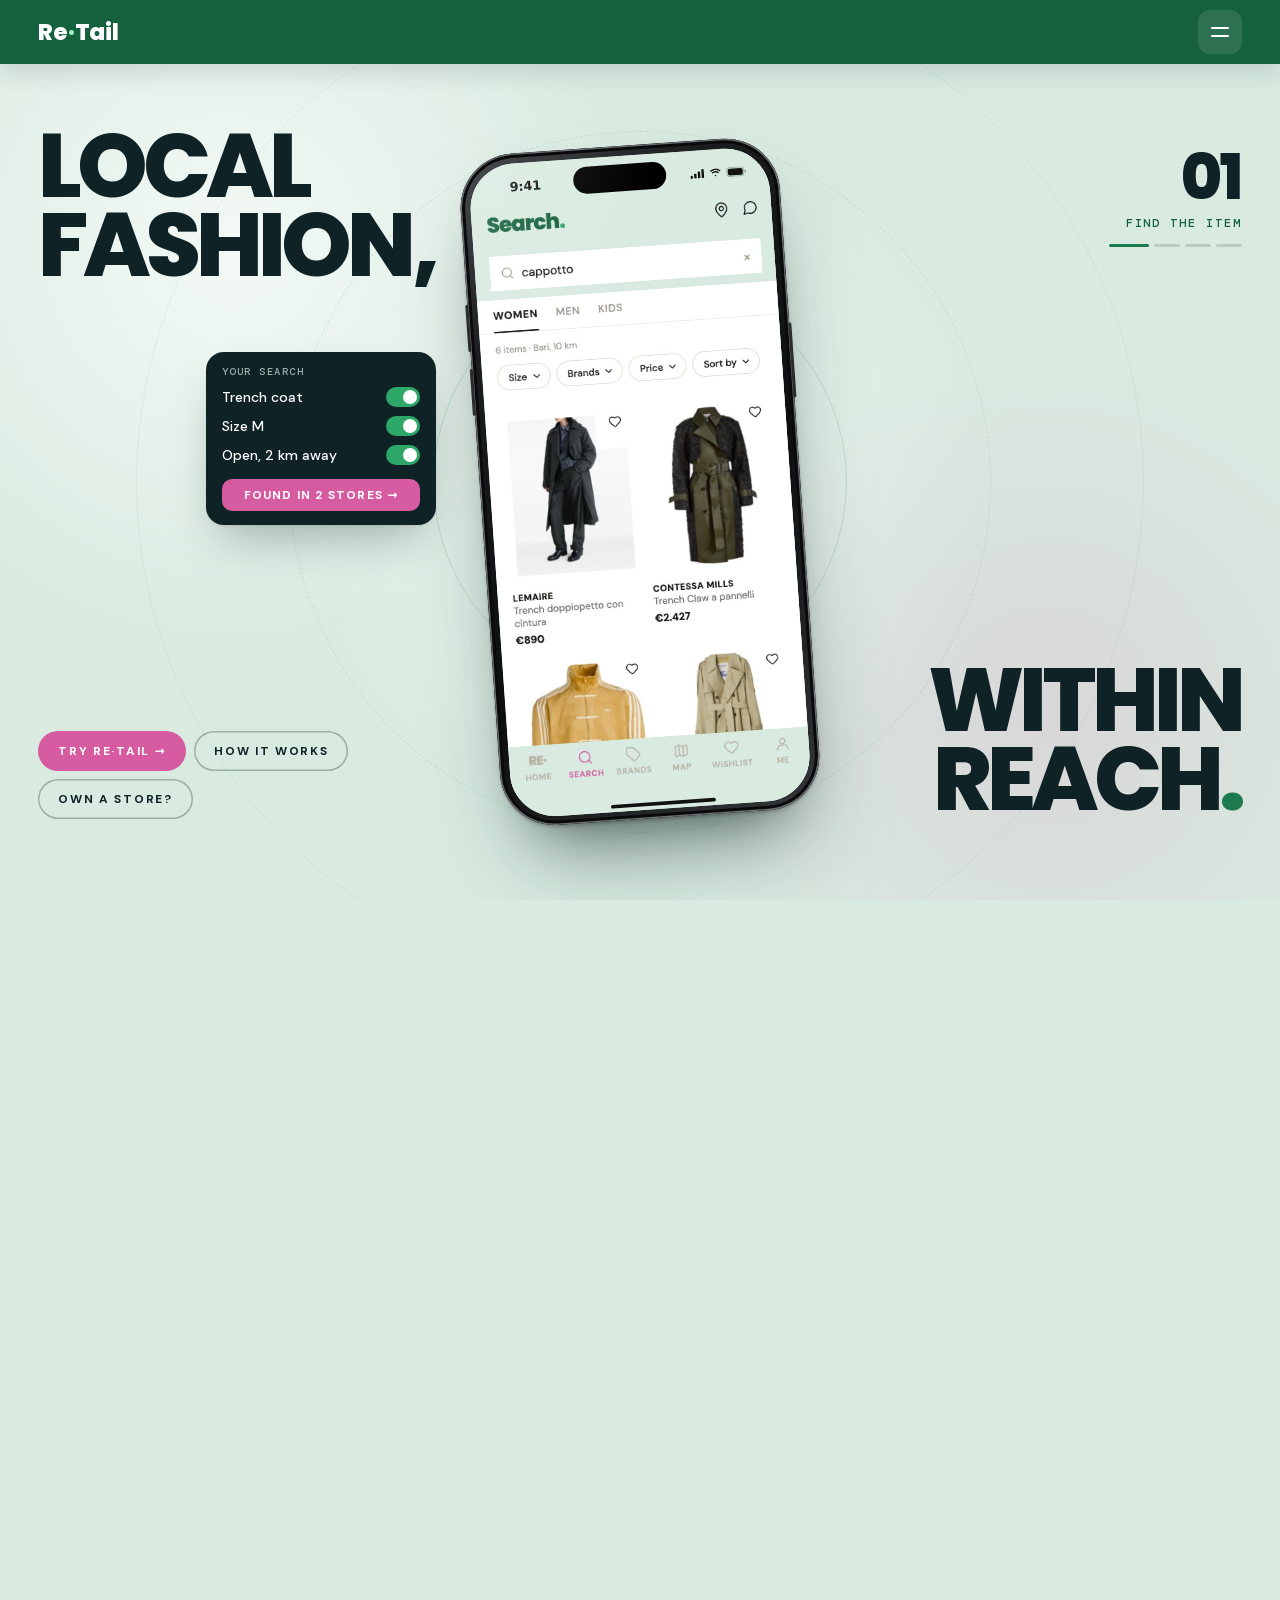
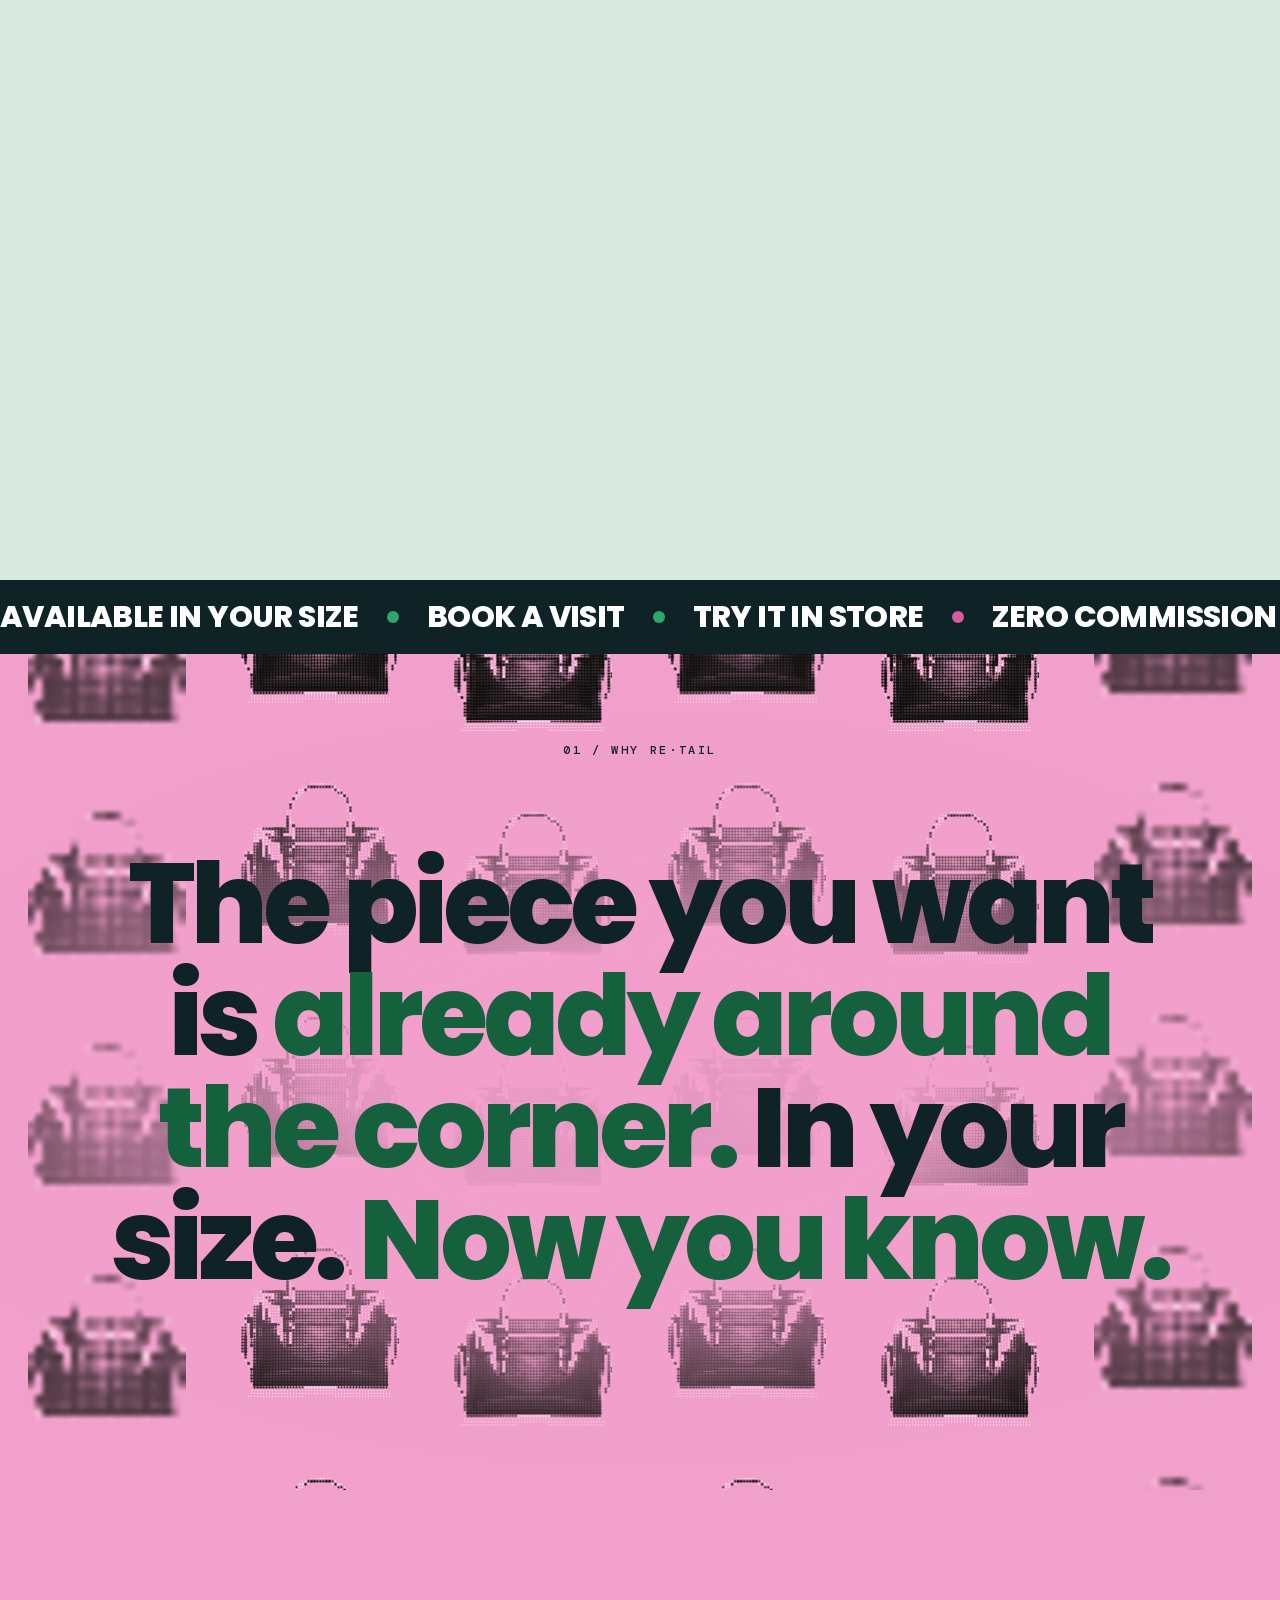
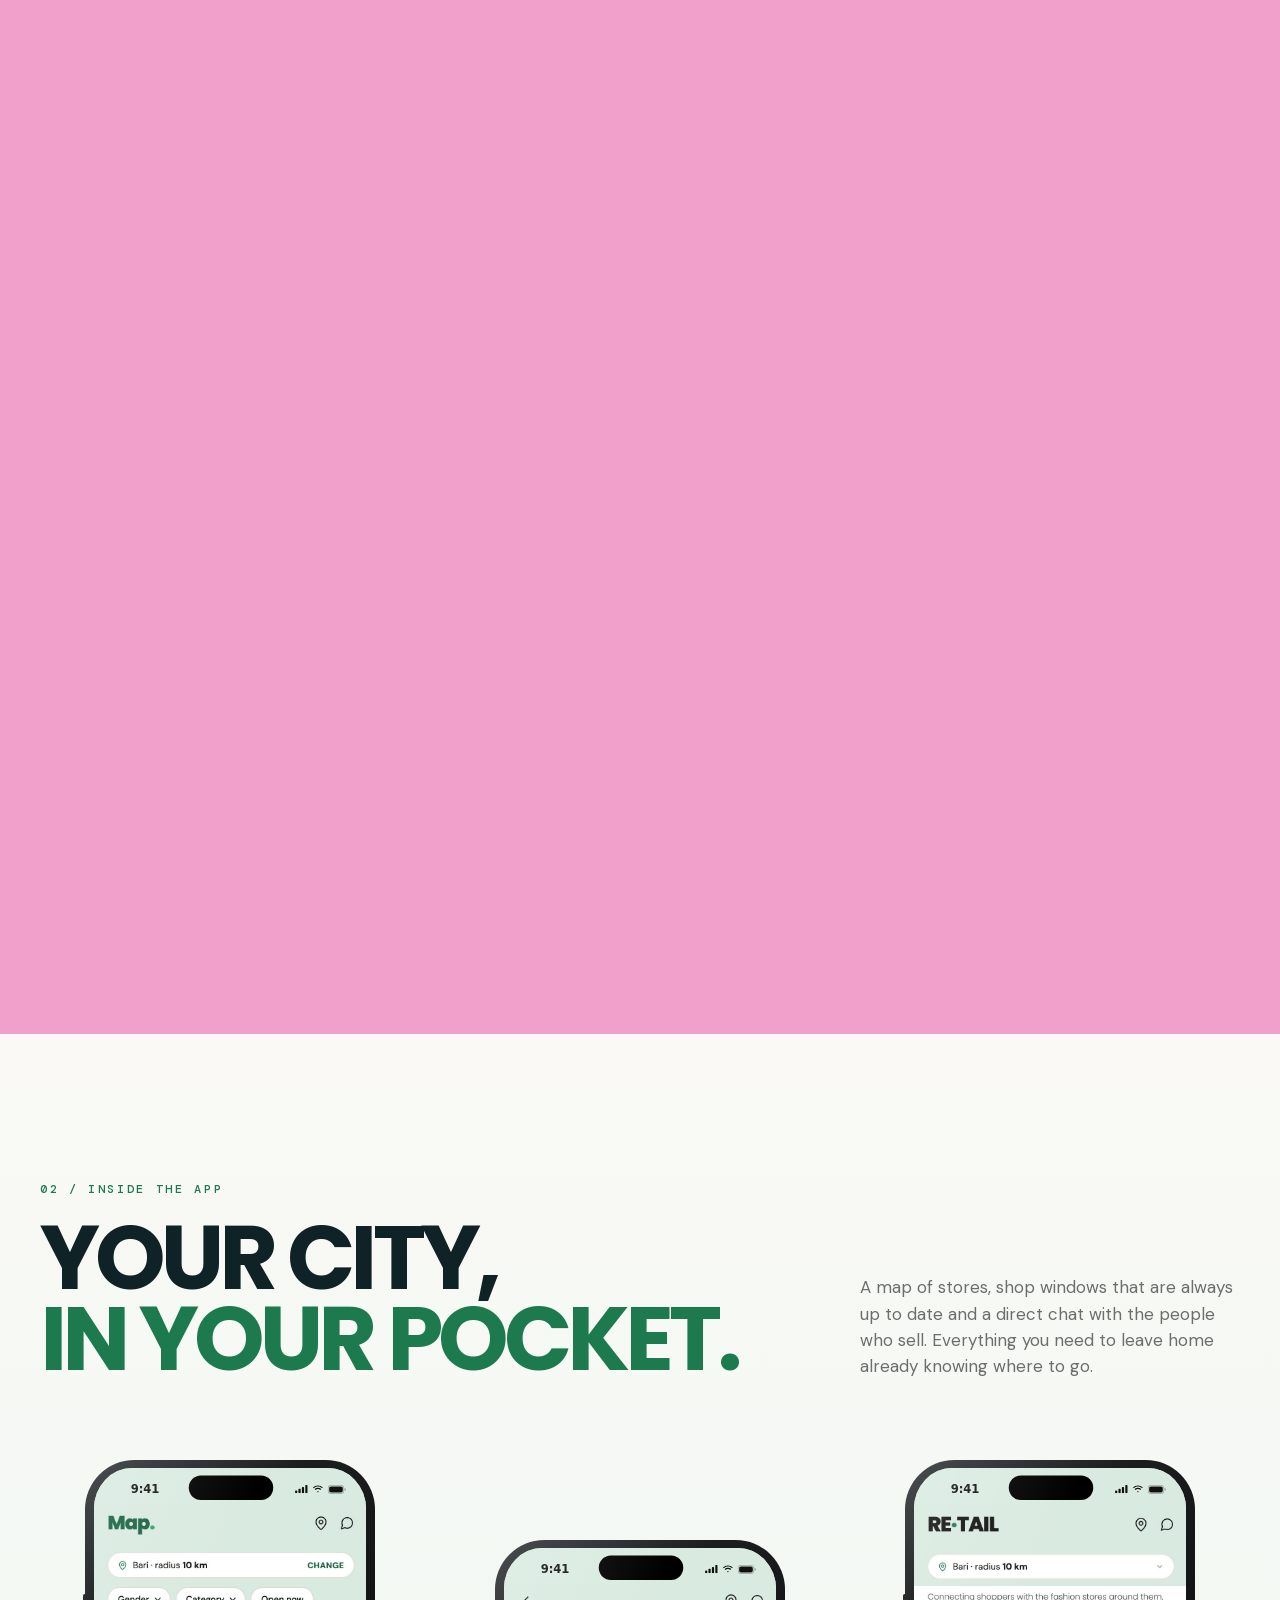
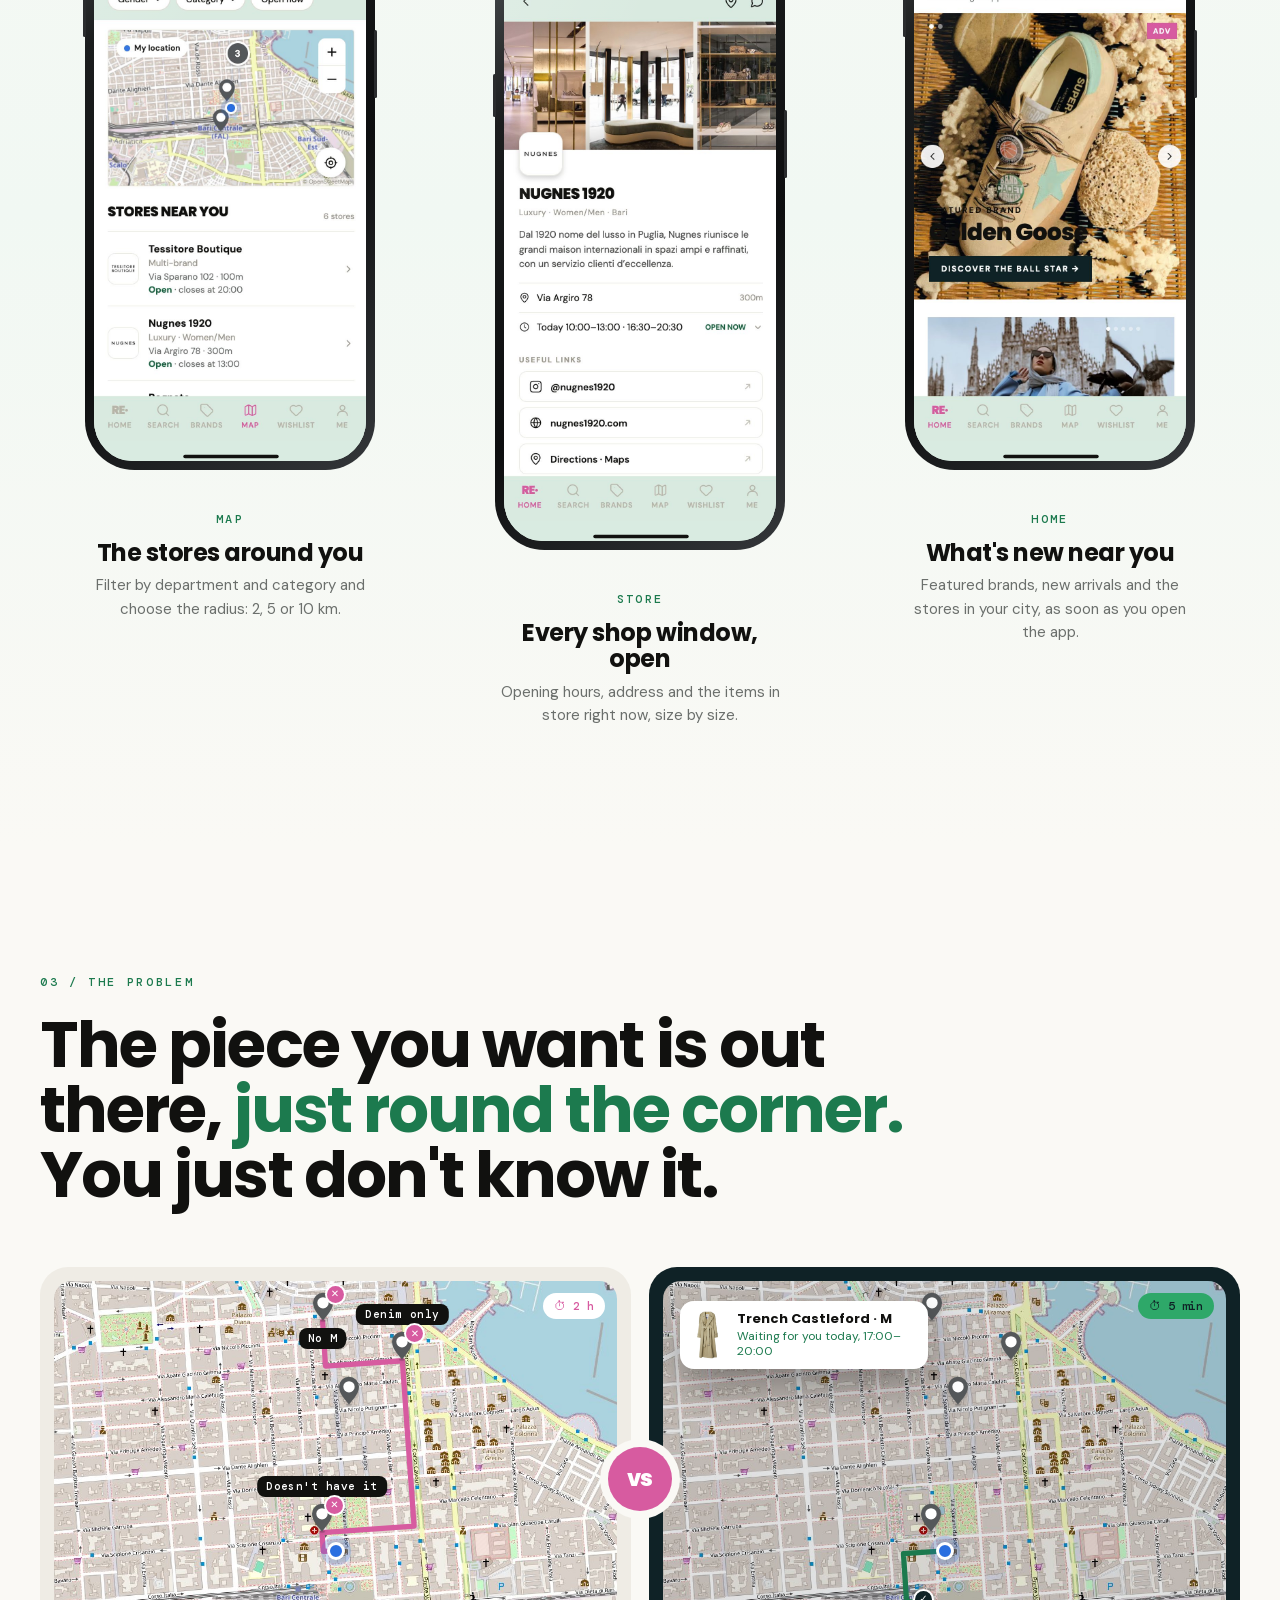
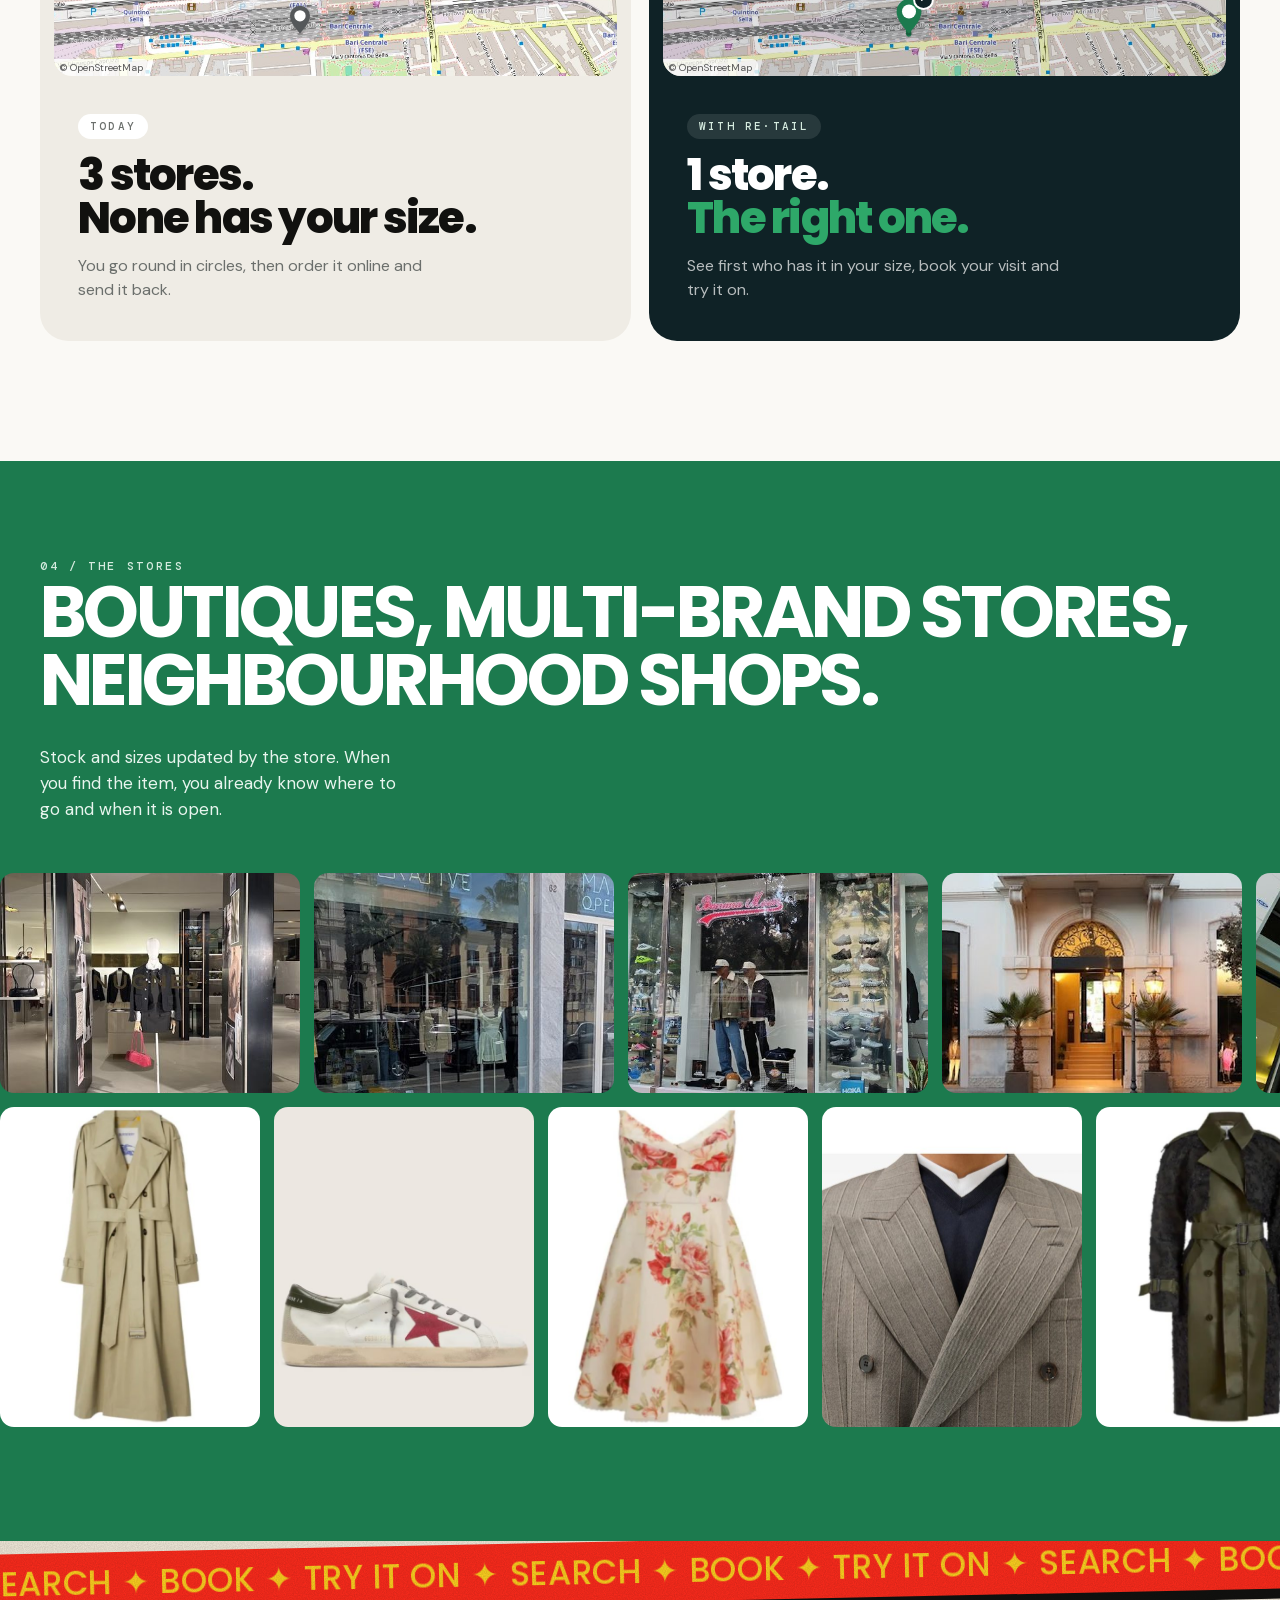
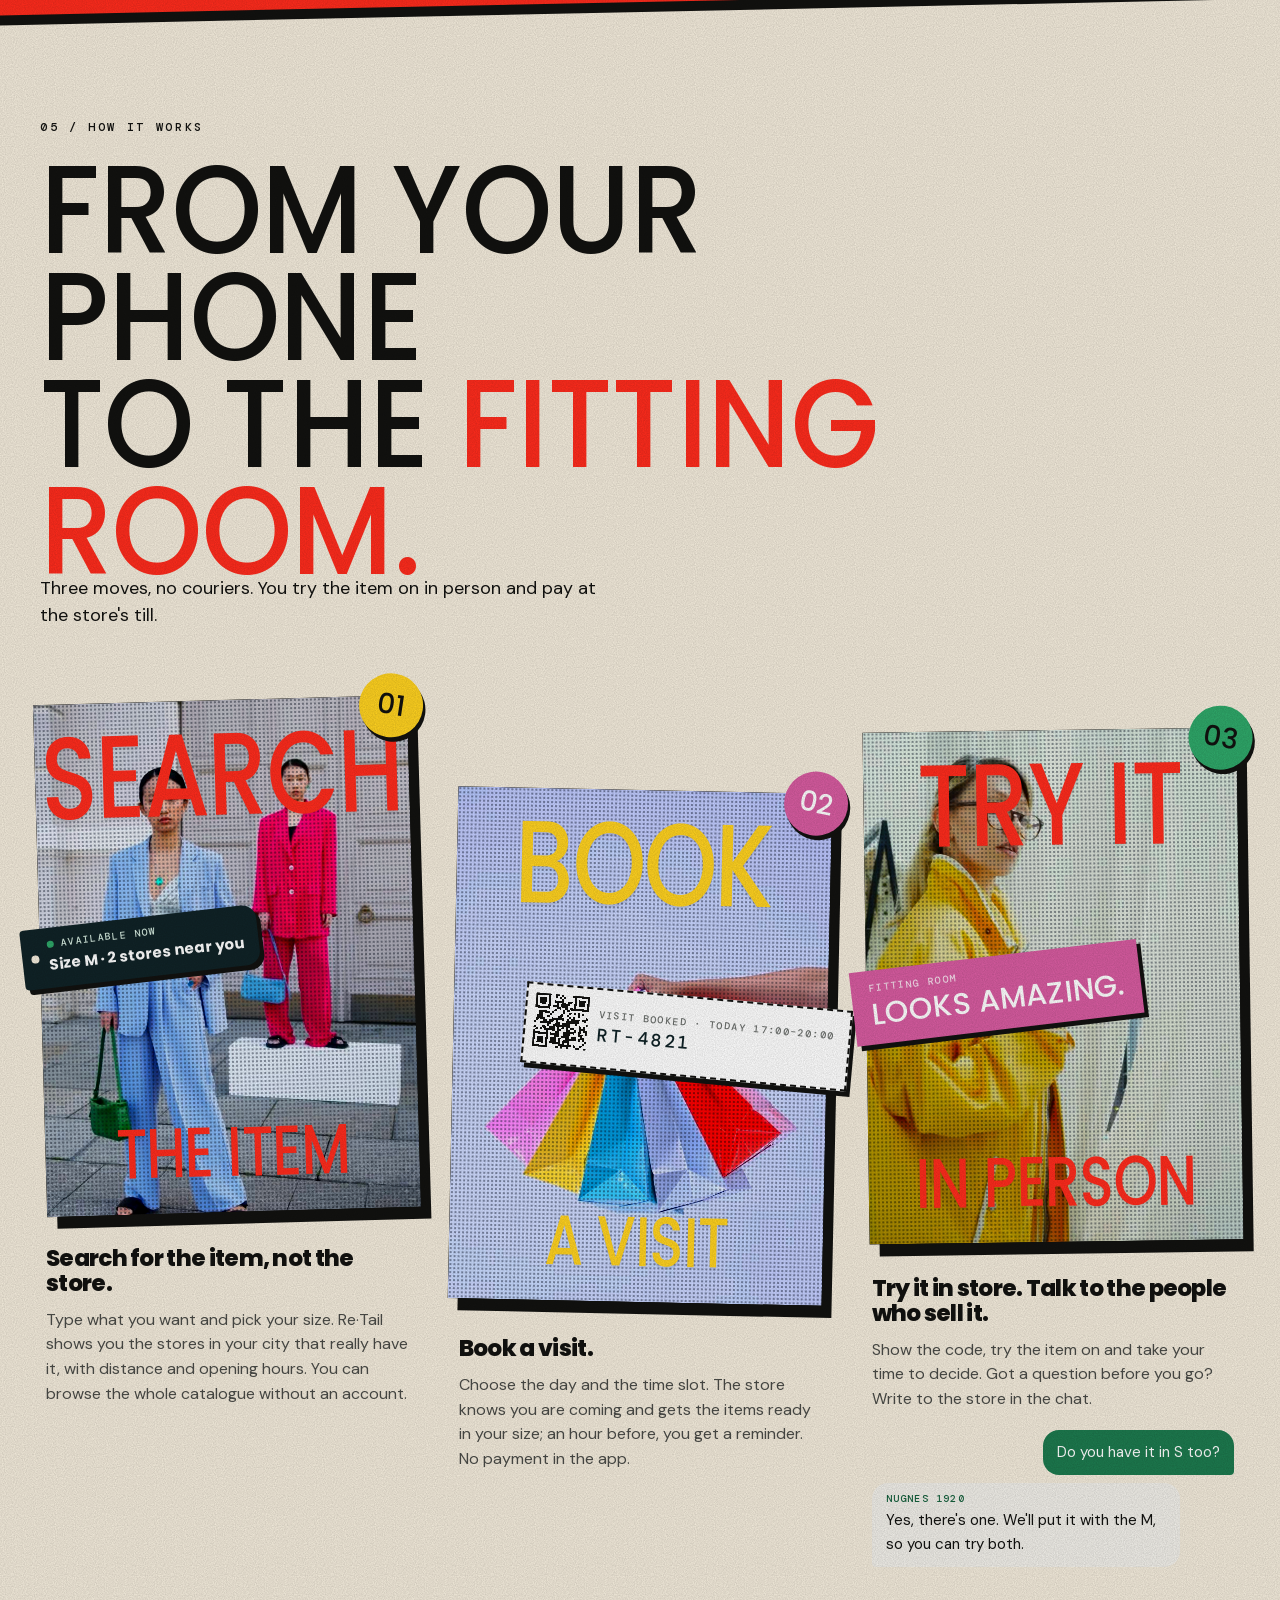
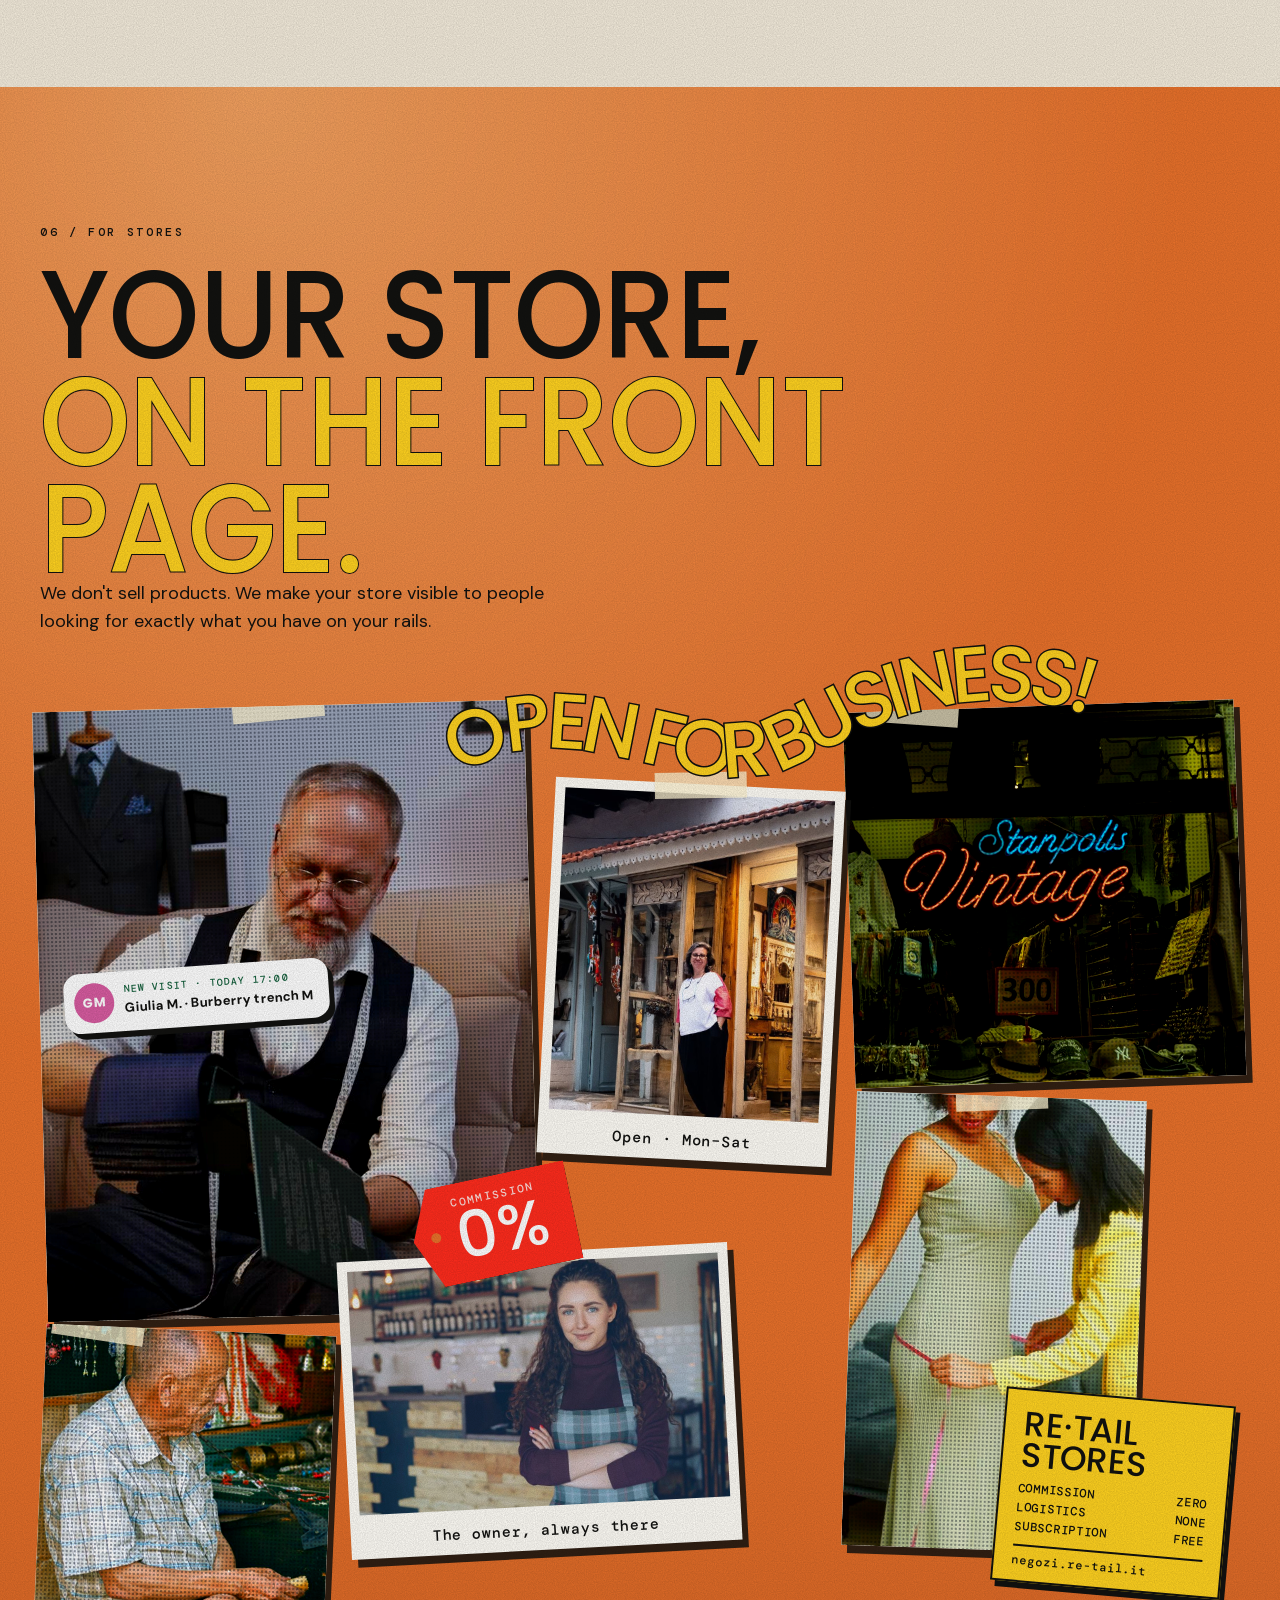
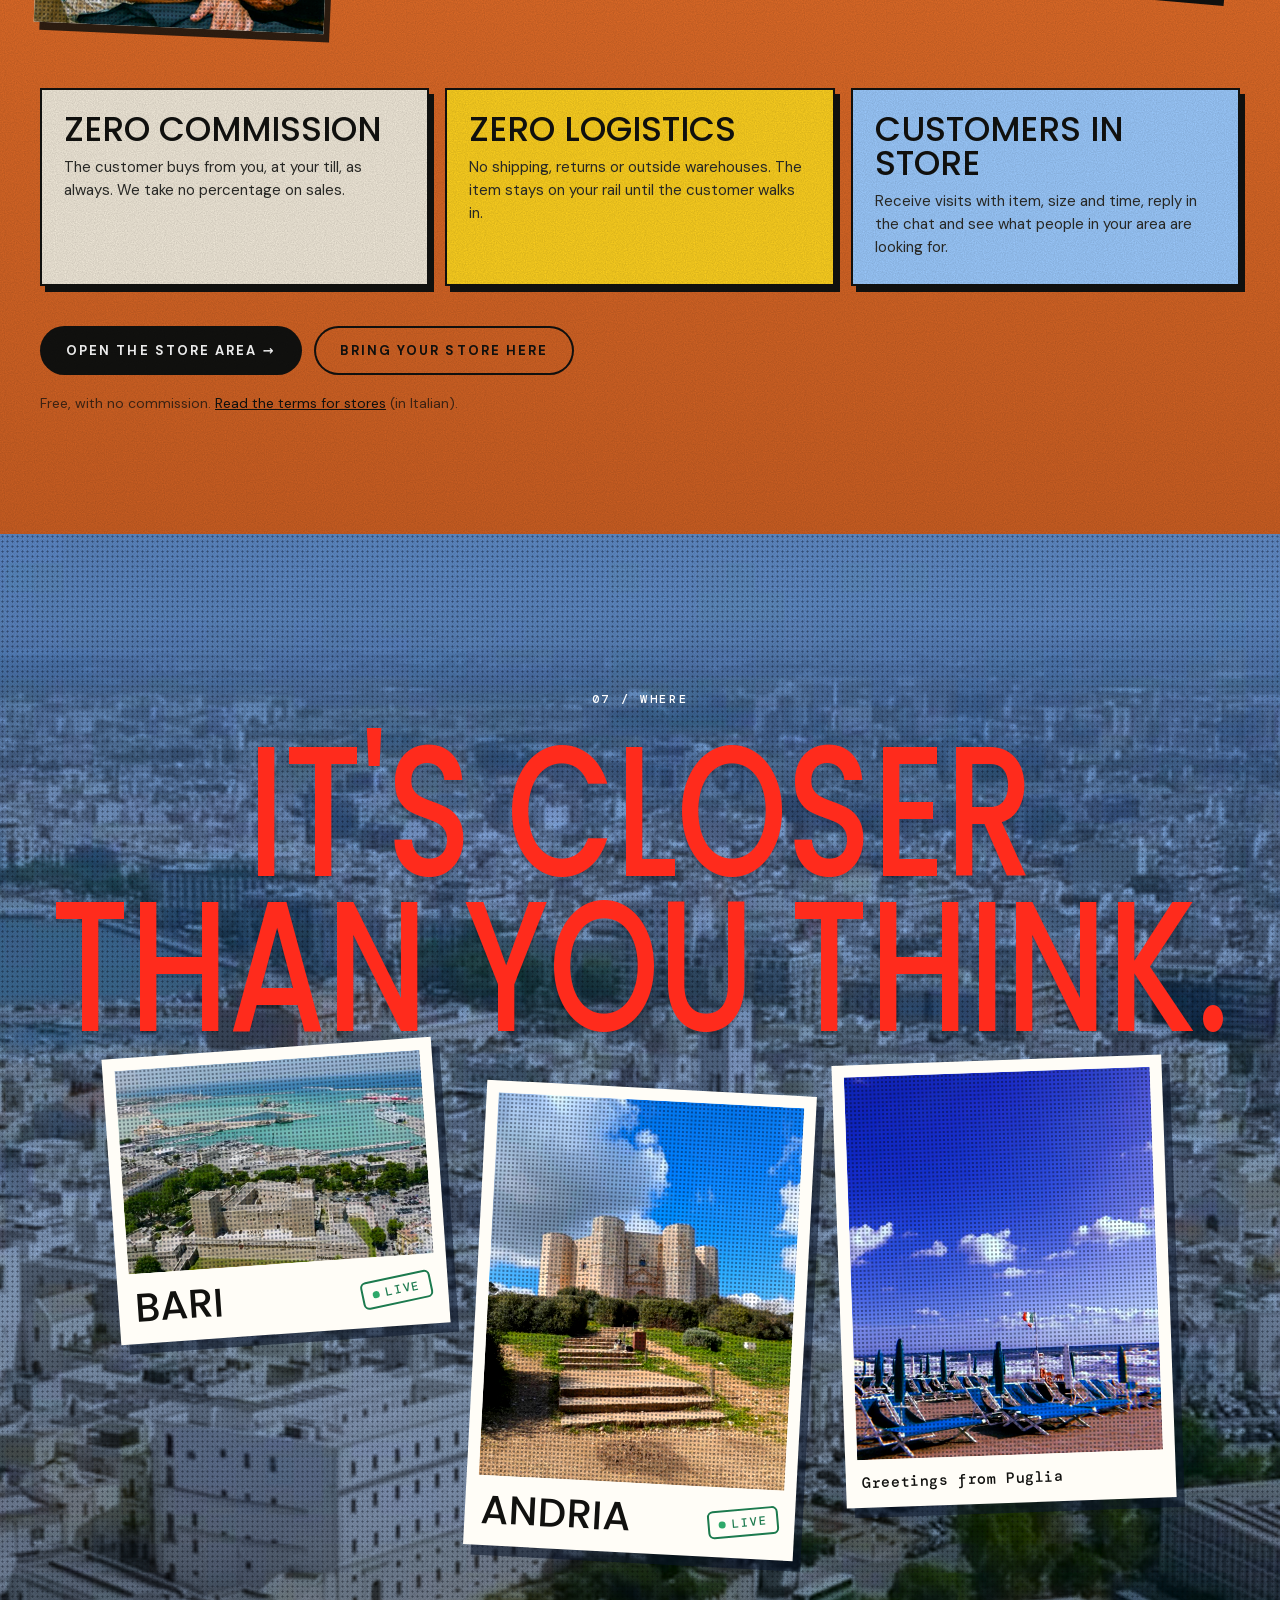
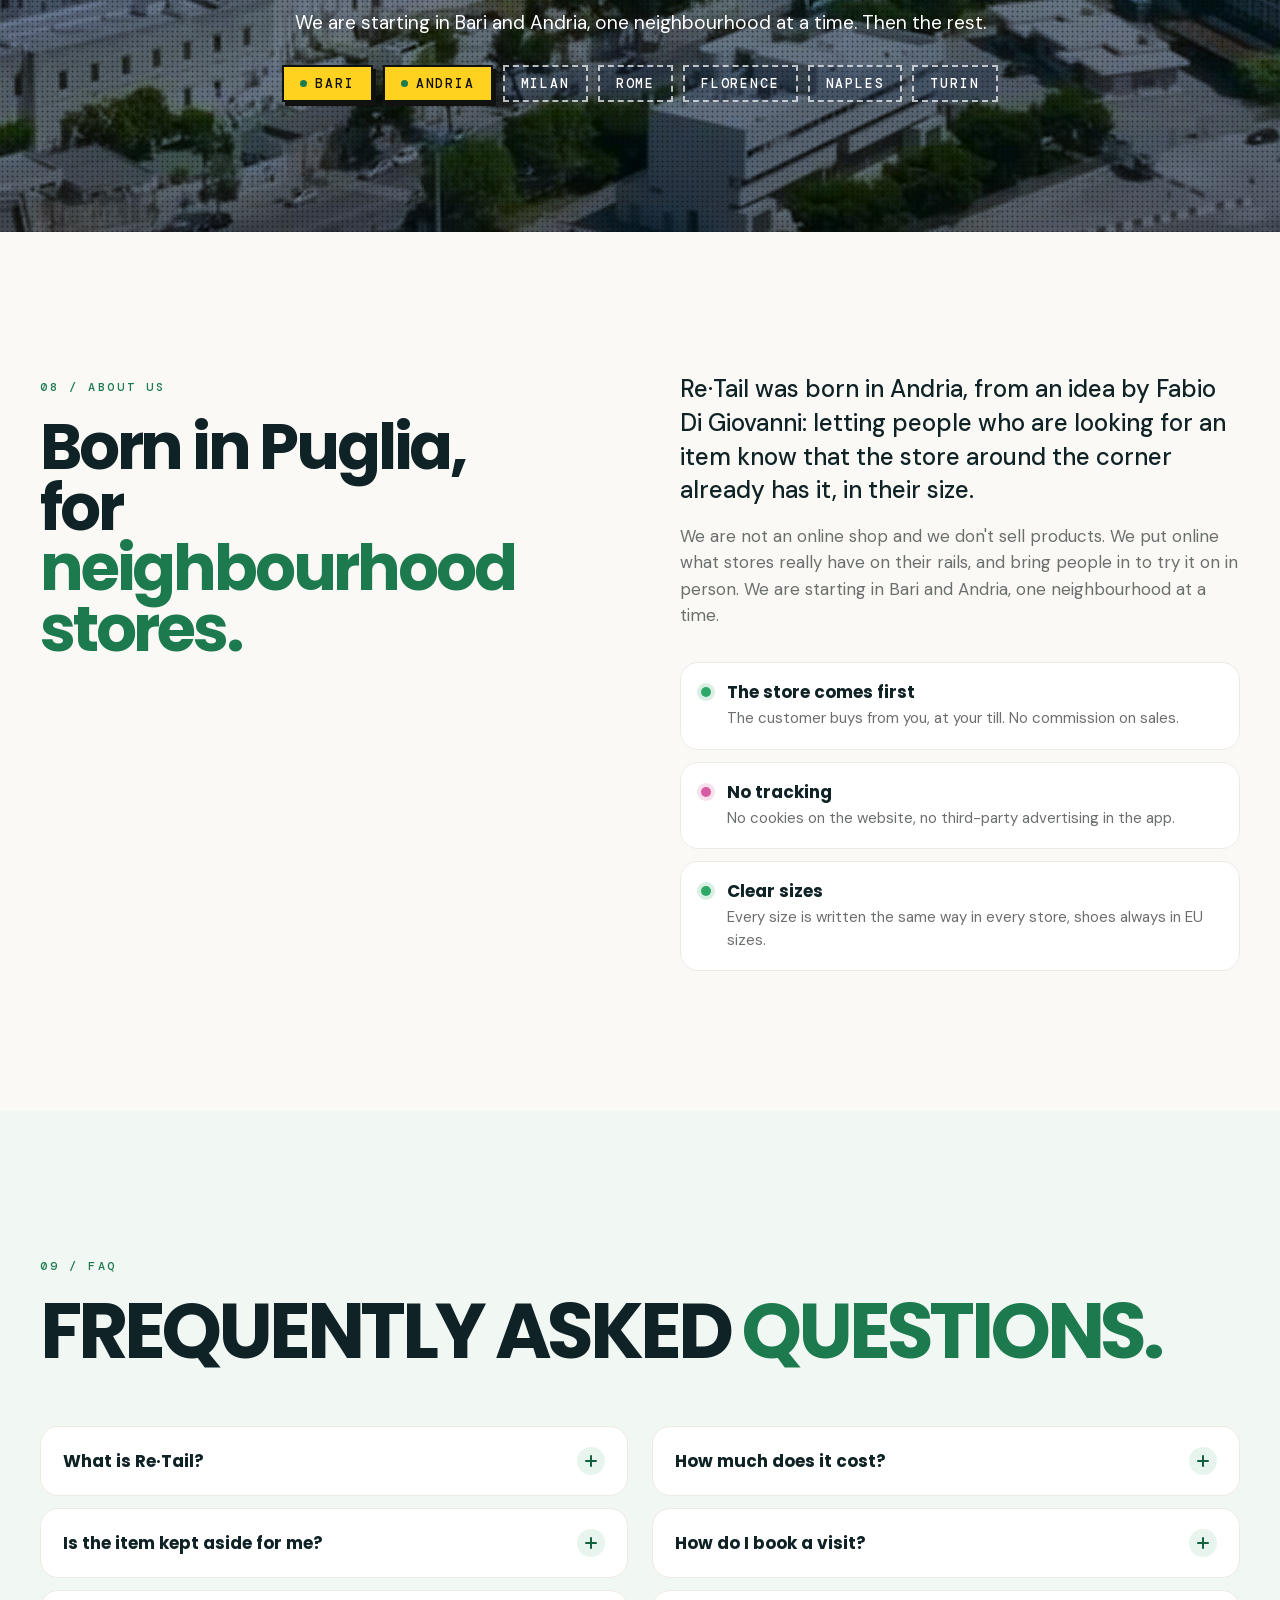
==== commit 83dc492a: "Home: How it works, For stores and Where redone as pop editorial posters and collage Real Pexels vid" ====
--- a/en/index.html
+++ b/en/index.html
@@ -180,73 +180,96 @@
 </section>
 
 <!-- HOW IT WORKS -->
-<section class="how" id="come-funziona">
-  <div class="wrap">
-    <span class="eyebrow">05 / How it works</span>
-    <h2>Search.<br>Book.<br><span class="g">Try it on.</span></h2>
-    <div class="steps">
-      <div class="step">
-        <div class="media">
-          <video src="../media/appendini.mp4" poster="../media/appendini.jpg" autoplay muted loop playsinline preload="metadata"></video>
-          <div class="chip avail"><span class="k"><i></i>Available now</span><b>Size M · 2 stores near you</b></div>
+<section class="how pop" id="come-funziona">
+  <div class="pp-marq" aria-hidden="true"><div><span>Search ✦ Book ✦ Try it on ✦ Search ✦ Book ✦ Try it on ✦&nbsp;</span><span>Search ✦ Book ✦ Try it on ✦ Search ✦ Book ✦ Try it on ✦&nbsp;</span></div></div>
+  <div class="wrap">
+    <div class="pp-head">
+      <span class="eyebrow">05 / How it works</span>
+      <h2 class="pp-title">From your phone<br>to the <em>fitting room.</em></h2>
+      <p class="pp-lede">Three moves, no couriers. You try the item on in person and pay at the store's till.</p>
+    </div>
+    <div class="posters">
+      <figure class="pstep s1">
+        <div class="pst">
+          <div class="ht"><video src="../media/pop/cerca.mp4" poster="../media/pop/cerca.jpg" autoplay muted loop playsinline preload="metadata"></video></div>
+          <span class="pw t">Search</span><span class="pw b">the item</span>
+          <span class="pnum">01</span>
+          <div class="stk tag"><span class="k"><i></i>Available now</span><b>Size M · 2 stores near you</b></div>
         </div>
-        <div><span class="num">01</span><h3>Search for the item, not the store.</h3><p>Type what you want and pick your size. Re·Tail shows you the stores in your city that really have it, with distance and opening hours. You can browse the whole catalogue without an account.</p></div>
-      </div>
-      <div class="step">
-        <div class="media">
-          <video src="../media/stender.mp4" poster="../media/stender.jpg" autoplay muted loop playsinline preload="metadata"></video>
-          <div class="chip code"><span data-qr="RT-4821" data-size="54"></span><span><span class="k">Visit booked · today 17:00–20:00</span><b>RT-4821</b></span></div>
+        <figcaption><h3>Search for the item, not the store.</h3><p>Type what you want and pick your size. Re·Tail shows you the stores in your city that really have it, with distance and opening hours. You can browse the whole catalogue without an account.</p></figcaption>
+      </figure>
+      <figure class="pstep s2">
+        <div class="pst">
+          <div class="ht"><video src="../media/pop/prenota.mp4" poster="../media/pop/prenota.jpg" autoplay muted loop playsinline preload="metadata"></video></div>
+          <span class="pw t">Book</span><span class="pw b">a visit</span>
+          <span class="pnum">02</span>
+          <div class="stk ticket"><span data-qr="RT-4821" data-size="54"></span><span><span class="k">Visit booked · today 17:00–20:00</span><b>RT-4821</b></span></div>
         </div>
-        <div><span class="num">02</span><h3>Book a visit.</h3><p>Choose the day and the time slot. The store knows you are coming and gets the items ready in your size; an hour before, you get a reminder. No payment in the app.</p></div>
-      </div>
-      <div class="step">
-        <div class="media">
-          <video src="../media/negozio.mp4" poster="../media/negozio.jpg" autoplay muted loop playsinline preload="metadata"></video>
-          <div class="chip fit"><span class="k">Fitting room</span><b>Looks amazing.</b></div>
+        <figcaption><h3>Book a visit.</h3><p>Choose the day and the time slot. The store knows you are coming and gets the items ready in your size; an hour before, you get a reminder. No payment in the app.</p></figcaption>
+      </figure>
+      <figure class="pstep s3">
+        <div class="pst">
+          <div class="ht"><video src="../media/pop/provalo.mp4" poster="../media/pop/provalo.jpg" autoplay muted loop playsinline preload="metadata"></video></div>
+          <span class="pw t">Try it</span><span class="pw b">in person</span>
+          <span class="pnum">03</span>
+          <div class="stk fit"><span class="k">Fitting room</span><b>Looks amazing.</b></div>
         </div>
-        <div>
-          <span class="num">03</span><h3>Try it in store. Talk to the people who sell it.</h3>
+        <figcaption>
+          <h3>Try it in store. Talk to the people who sell it.</h3>
           <p>Show the code, try the item on and take your time to decide. Got a question before you go? Write to the store in the chat.</p>
           <div class="bubbles">
             <div class="bub me">Do you have it in S too?</div>
             <div class="bub them"><small>Nugnes 1920</small>Yes, there's one. We'll put it with the M, so you can try both.</div>
           </div>
-        </div>
-      </div>
+        </figcaption>
+      </figure>
     </div>
   </div>
 </section>
 
 <!-- FOR STORES -->
-<section class="forstores" id="negozi">
-  <video class="bgvid" src="../media/stender.mp4" poster="../media/stender.jpg" autoplay muted loop playsinline preload="metadata"></video>
-  <div class="wrap">
-    <span class="eyebrow">06 / For stores</span>
-    <h2>We don't sell products. <span class="g">We make your store visible.</span></h2>
-    <div class="fs-grid">
-      <div>
-        <div class="zeros">
-          <div class="zero"><b>Zero commission</b><p>The customer buys from you, at your till, as always. We take no percentage on sales.</p></div>
-          <div class="zero"><b>Zero logistics</b><p>No shipping, returns or outside warehouses. The item stays on your rail until the customer walks in.</p></div>
-          <div class="zero"><b>Customers in store</b><p>Receive visits with item, size and time, reply in the chat and see what people in your area are looking for.</p></div>
-        </div>
-        <div class="cta-row"><a class="cta" href="for-stores.html">Open the store area →</a><a class="cta ghost" href="mailto:info@re-tail.it?subject=My%20store%20on%20Re%C2%B7Tail">Bring your store here</a></div>
-        <p class="fs-note">Free, with no commission. <a href="../termini-negozi.html">Read the terms for stores</a> (in Italian).</p>
-      </div>
-      <div class="fs-phone">
-        <div class="device" data-screens="partner" aria-hidden="true"></div>
-        <div class="toast"><span class="av">GM</span><span><small>New visit · today 17:00</small><b>Giulia M. · Burberry trench M</b></span></div>
-      </div>
-    </div>
+<section class="forstores pop" id="negozi">
+  <div class="wrap">
+    <div class="pp-head">
+      <span class="eyebrow">06 / For stores</span>
+      <h2 class="pp-title">Your store,<br><em>on the front page.</em></h2>
+      <p class="pp-lede">We don't sell products. We make your store visible to people looking for exactly what you have on your rails.</p>
+    </div>
+    <div class="board" aria-hidden="true">
+      <figure class="cl c1 ht"><video src="../media/pop/sarto.mp4" poster="../media/pop/sarto.jpg" autoplay muted loop playsinline preload="metadata"></video></figure>
+      <figure class="cl c2 pol"><img src="../media/pop/bottega-porta.jpg" alt="" loading="lazy"><figcaption>Open · Mon–Sat</figcaption></figure>
+      <figure class="cl c3 ht"><img src="../media/pop/vintage.jpg" alt="" loading="lazy"></figure>
+      <figure class="cl c4 ht"><video src="../media/pop/prova.mp4" poster="../media/pop/prova.jpg" autoplay muted loop playsinline preload="metadata"></video></figure>
+      <figure class="cl c5 pol"><img src="../media/pop/titolare.jpg" alt="" loading="lazy"><figcaption>The owner, always there</figcaption></figure>
+      <figure class="cl c6 ht"><img src="../media/pop/bottegaio.jpg" alt="" loading="lazy"></figure>
+      <figure class="cl c7 shot"><img src="../media/screens/partner.jpg" alt="" loading="lazy"></figure>
+      <svg class="wavy" viewBox="0 0 700 200"><path id="wv" d="M10 140 C 140 60, 250 190, 370 120 S 600 50, 690 100" fill="none"/><text><textPath href="#wv" textLength="660" lengthAdjust="spacing">Open for business!</textPath></text></svg>
+      <div class="pricetag"><small>Commission</small><b>0%</b></div>
+      <div class="match"><b>Re·Tail<br>Stores</b><dl><dt>Commission</dt><dd>zero</dd><dt>Logistics</dt><dd>none</dd><dt>Subscription</dt><dd>free</dd></dl><small>negozi.re-tail.it</small></div>
+      <div class="toast"><span class="av">GM</span><span><small>New visit · today 17:00</small><b>Giulia M. · Burberry trench M</b></span></div>
+      <div class="note">The item stays on your rail until the customer walks in.</div>
+    </div>
+    <div class="zeros">
+      <div class="zero"><b>Zero commission</b><p>The customer buys from you, at your till, as always. We take no percentage on sales.</p></div>
+      <div class="zero"><b>Zero logistics</b><p>No shipping, returns or outside warehouses. The item stays on your rail until the customer walks in.</p></div>
+      <div class="zero"><b>Customers in store</b><p>Receive visits with item, size and time, reply in the chat and see what people in your area are looking for.</p></div>
+    </div>
+    <div class="cta-row"><a class="cta" href="for-stores.html">Open the store area →</a><a class="cta ghost" href="mailto:info@re-tail.it?subject=My%20store%20on%20Re%C2%B7Tail">Bring your store here</a></div>
+    <p class="fs-note">Free, with no commission. <a href="../termini-negozi.html">Read the terms for stores</a> (in Italian).</p>
   </div>
 </section>
 
 <!-- CITIES -->
-<section class="cities" id="dove">
-  <img src="../media/foto/via-2.jpg" alt="" loading="lazy">
+<section class="cities pop" id="dove">
+  <div class="cbg ht" aria-hidden="true"><video src="../media/pop/bari.mp4" poster="../media/pop/bari.jpg" autoplay muted loop playsinline preload="metadata"></video></div>
   <div class="in">
-    <span class="eyebrow" style="color:var(--mint200)">07 / Where</span>
-    <h2 style="margin-top:18px">City by city.</h2>
+    <span class="eyebrow">07 / Where</span>
+    <h2 class="closer">It's closer<br>than you think.</h2>
+    <div class="cards" aria-hidden="true">
+      <figure class="pc pc1"><div class="ht"><video src="../media/pop/castello.mp4" poster="../media/pop/castello.jpg" autoplay muted loop playsinline preload="metadata"></video></div><figcaption><b>Bari</b><span class="stamp">Live</span></figcaption></figure>
+      <figure class="pc pc2"><div class="ht"><img src="../media/pop/castel-del-monte.jpg" alt="" loading="lazy"></div><figcaption><b>Andria</b><span class="stamp">Live</span></figcaption></figure>
+      <figure class="pc pc3"><div class="ht"><img src="../media/pop/spiaggia.jpg" alt="" loading="lazy"></div><figcaption><b>Greetings from Puglia</b></figcaption></figure>
+    </div>
     <p>We are starting in Bari and Andria, one neighbourhood at a time. Then the rest.</p>
     <div class="city-list"><span class="on"><i></i>Bari</span><span class="on"><i></i>Andria</span><span>Milan</span><span>Rome</span><span>Florence</span><span>Naples</span><span>Turin</span></div>
   </div>
--- a/fonts.css
+++ b/fonts.css
@@ -62,3 +62,11 @@
   src: url(fonts/Poppins-800.woff2) format('woff2');
   unicode-range: U+0000-00FF, U+0131, U+0152-0153, U+02BB-02BC, U+02C6, U+02DA, U+02DC, U+0304, U+0308, U+0329, U+2000-206F, U+20AC, U+2122, U+2191, U+2193, U+2212, U+2215, U+FEFF, U+FFFD;
 }
+@font-face {
+  font-family: 'Anton';
+  font-style: normal;
+  font-weight: 400;
+  font-display: swap;
+  src: url(fonts/Anton-400.woff2) format('woff2');
+  unicode-range: U+0000-00FF, U+0131, U+0152-0153, U+02BB-02BC, U+02C6, U+02DA, U+02DC, U+0304, U+0308, U+0329, U+2000-206F, U+20AC, U+2122, U+2191, U+2193, U+2212, U+2215, U+FEFF, U+FFFD;
+}
--- a/styles.css
+++ b/styles.css
@@ -376,24 +376,6 @@
 @keyframes slide { to { transform: translateX(-50%); } }
 
 /* ---------- HOW IT WORKS ---------- */
-.how { background: var(--paper); padding: 140px 0 60px; }
-.how > .wrap > h2 { font-size: clamp(40px, calc(7 * var(--vw)), 110px); line-height: .9; text-transform: uppercase; letter-spacing: -0.055em; margin: 16px 0 80px; }
-.step { display: grid; grid-template-columns: 1fr 1fr; gap: calc(6 * var(--vw)); align-items: center; padding: 50px 0; border-top: 1px solid var(--border); }
-.step:nth-child(even) .media { order: 2; }
-.step .media { position: relative; aspect-ratio: 4 / 5; overflow: hidden; border-radius: 22px; background: var(--line); }
-.step .media video, .step .media img { width: 100%; height: 100%; object-fit: cover; }
-.step h3 { font-size: clamp(32px, calc(4 * var(--vw)), 56px); line-height: 1; margin: 16px 0 20px; }
-.step p { color: var(--text2); max-width: 440px; }
-.chip { position: absolute; left: 18px; bottom: 18px; background: var(--white); border-radius: 14px; padding: 12px 14px; font-size: 14px; box-shadow: 0 14px 30px -10px rgba(0,0,0,.35); }
-.chip .k { font: 500 10px/1 var(--mono); letter-spacing: .14em; text-transform: uppercase; color: var(--text3); display: block; margin-bottom: 6px; }
-.chip.avail { background: var(--pine); color: var(--white); border: 1px solid var(--mint200); }
-.chip.avail b { font-size: 16px; }
-.chip.avail .k { display: flex; align-items: center; gap: 7px; font: 700 11px/1 var(--body); letter-spacing: .08em; color: var(--mint200); }
-.chip.code { display: flex; gap: 12px; align-items: center; padding: 10px 16px 10px 10px; }
-.chip.fit { background: var(--pink); color: var(--white); transform: rotate(-4deg); padding: 14px 18px; }
-.chip.fit .k { color: rgba(255, 255, 255, .75); }
-.chip.fit b { font: 800 22px/1 var(--display); letter-spacing: -.02em; text-transform: uppercase; }
-.chip.code b { font-family: var(--mono); font-weight: 500; color: var(--pine); letter-spacing: .14em; font-size: 18px; }
 .bubbles { display: flex; flex-direction: column; gap: 8px; margin-top: 26px; max-width: 380px; }
 .bub { padding: 11px 14px; border-radius: 16px; font-size: 15px; max-width: 85%; }
 .bub.me { align-self: flex-end; background: var(--em500); color: var(--white); border-bottom-right-radius: 4px; }
@@ -401,22 +383,6 @@
 .bub small { display: block; font: 500 10px/1 var(--mono); letter-spacing: .12em; text-transform: uppercase; color: var(--em600); margin-bottom: 5px; }
 
 /* ---------- STORES (B2B) ---------- */
-.forstores { position: relative; background: var(--pine); color: var(--white); padding: 150px 0; overflow: hidden; }
-.forstores .bgvid { opacity: .18; }
-.forstores .wrap { position: relative; z-index: 2; }
-.forstores .eyebrow { color: var(--em400); }
-.forstores h2 { font-size: clamp(40px, calc(6.5 * var(--vw)), 100px); line-height: .95; letter-spacing: -0.05em; margin: 18px 0 60px; max-width: 1000px; }
-.forstores h2 .g { color: var(--em400); }
-.fs-grid { display: grid; grid-template-columns: 1.2fr 1fr; gap: calc(6 * var(--vw)); align-items: center; }
-.zeros { display: grid; gap: 12px; }
-.zero { border: 1px solid rgba(255,255,255,.16); border-radius: 18px; padding: 24px 26px; background: rgba(15,34,38,.55); backdrop-filter: blur(6px); -webkit-backdrop-filter: blur(6px); }
-.zero b { font: 800 28px/1 var(--display); letter-spacing: -0.03em; display: block; margin-bottom: 10px; }
-.zero p { color: rgba(255,255,255,.72); font-size: 15px; }
-.fs-phone { position: relative; display: flex; justify-content: center; }
-.fs-phone .device { --w: min(320px, calc(80 * var(--vw))); transform: rotate(3deg); }
-.toast { position: absolute; left: -30px; top: 58%; display: flex; gap: 10px; align-items: center; padding: 10px 16px 10px 10px; border-radius: 16px; background: var(--white); color: var(--ink); font-size: 13px; box-shadow: 0 24px 50px -16px rgba(0, 0, 0, .5); transform: rotate(-3deg); }
-.toast .av { background: var(--pink); }
-.toast small { display: block; font: 500 10px/1 var(--mono); letter-spacing: .12em; text-transform: uppercase; color: var(--em600); margin-bottom: 4px; }
 .cta { display: inline-flex; align-items: center; gap: 12px; margin-top: 40px; padding: 18px 26px; background: var(--em400); color: var(--pine); text-decoration: none; font: 700 13px/1 var(--body); letter-spacing: .16em; text-transform: uppercase; border-radius: 999px; transition: transform .3s var(--ease), background .2s; }
 .cta:hover { transform: translateY(-2px); background: #46c27f; }
 .cta.dark { background: var(--pine); color: var(--white); }
@@ -431,16 +397,6 @@
 .dl-contact a { color: var(--em600); font-weight: 700; }
 
 /* ---------- CITIES ---------- */
-.cities { position: relative; min-height: calc(100 * var(--vh)); display: grid; place-items: center; overflow: hidden; color: var(--white); text-align: center; padding: 120px 20px; }
-.cities > img { position: absolute; inset: 0; width: 100%; height: 100%; object-fit: cover; }
-.cities::after { content: ''; position: absolute; inset: 0; background: rgba(15, 34, 38, .55); }
-.cities .in { position: relative; z-index: 2; }
-.cities h2 { font-size: clamp(44px, calc(8 * var(--vw)), 130px); line-height: .9; text-transform: uppercase; letter-spacing: -0.055em; }
-.cities p { margin-top: 20px; color: rgba(255, 255, 255, .8); }
-.city-list { display: flex; flex-wrap: wrap; justify-content: center; gap: 10px; margin-top: 34px; }
-.city-list span { display: inline-flex; align-items: center; gap: 8px; border: 1px solid rgba(255,255,255,.5); border-radius: 999px; padding: 10px 18px; font: 500 13px/1 var(--mono); letter-spacing: .14em; text-transform: uppercase; backdrop-filter: blur(4px); -webkit-backdrop-filter: blur(4px); color: rgba(255, 255, 255, .75); }
-.city-list span.on { background: var(--white); border-color: var(--white); color: var(--pine); }
-.city-list span.on i { width: 7px; height: 7px; border-radius: 50%; background: var(--em400); box-shadow: 0 0 0 3px rgba(46, 168, 105, .25); animation: pulse 1.6s infinite; }
 
 /* ---------- DOWNLOAD (one dark panel: copy and actions on the left, the app's home and a QR on the right) ---------- */
 .download { background: var(--wash); padding: 120px 0 100px; }
@@ -551,10 +507,6 @@
   .trio .mid { margin-top: 0; }
   .vs { grid-template-columns: 1fr; }
   .vs-badge { display: none; }
-  .fs-grid { grid-template-columns: 1fr; gap: 60px; }
-  .toast { left: 0; }
-  .step { grid-template-columns: 1fr; gap: 30px; }
-  .step:nth-child(even) .media { order: 0; }
   .row img { width: 180px; height: 230px; }
   .row:nth-child(even) img { width: 210px; height: 160px; }
   .foot { grid-template-columns: 1fr 1fr; }
@@ -791,3 +743,166 @@
   .vs-card, .route, .pin svg, .pin::after, .pin em, .map-card, .vs-badge { transition: none !important; }
   .float.on .card, .f-zero.on .card, .f-store em i, .chip.avail .k i { animation: none; }
 }
+
+/* ---------- POP EDITORIAL (Come funziona, Per i negozi, Dove: 18 Nov 2026) ----------
+   Real videos and photos with a halftone dot screen and film grain, giant condensed red type (Anton),
+   collage stickers, polaroids, a price tag and a matchbook card. */
+:root { --red: #FF2B1C; --yel: #FFD21F; --sky: #9CCBFF; --cream: #F4ECDC; --orange: #E9712A; --cond: 'Anton', 'Poppins', Impact, sans-serif;
+  --grain: url("data:image/svg+xml,%3Csvg xmlns='http://www.w3.org/2000/svg' width='160' height='160'%3E%3Cfilter id='n'%3E%3CfeTurbulence type='fractalNoise' baseFrequency='.9' numOctaves='2' stitchTiles='stitch'/%3E%3CfeColorMatrix values='0 0 0 0 0 0 0 0 0 0 0 0 0 0 0 0 0 0 .55 0'/%3E%3C/filter%3E%3Crect width='160' height='160' filter='url(%23n)'/%3E%3C/svg%3E"); }
+.pop { position: relative; overflow: hidden; }
+.pop::before { content: ''; position: absolute; inset: 0; background-image: var(--grain); opacity: .32; mix-blend-mode: multiply; pointer-events: none; z-index: 5; }
+.ht { position: relative; overflow: hidden; }
+.ht > video, .ht > img { width: 100%; height: 100%; object-fit: cover; filter: contrast(1.18) saturate(1.3); }
+.ht::after { content: ''; position: absolute; inset: 0; pointer-events: none; background-image: radial-gradient(circle, rgba(10, 20, 40, .42) 0.85px, transparent 1.25px); background-size: 4px 4px; mix-blend-mode: multiply; }
+.pp-head { position: relative; z-index: 3; max-width: 980px; }
+.pp-title { font: 400 clamp(54px, calc(9 * var(--vw)), 150px)/.86 var(--cond); text-transform: uppercase; letter-spacing: -.005em; margin: 18px 0 22px; transform: scaleY(1.08); transform-origin: left top; }
+.pp-title em { font-style: normal; color: var(--red); }
+.pp-lede { font-size: clamp(17px, calc(1.4 * var(--vw)), 21px); max-width: 560px; }
+
+/* Come funziona: three posters */
+.how.pop { background: var(--cream); padding: 0 0 120px; }
+.pp-marq { background: var(--red); color: var(--yel); overflow: hidden; transform: rotate(-1.2deg); margin: 0 -20px 110px; padding: 14px 0; position: relative; z-index: 4; box-shadow: 0 10px 0 var(--ink); }
+.pp-marq > div { display: flex; width: max-content; animation: slide 26s linear infinite; }
+.pp-marq span { font: 400 clamp(26px, calc(2.6 * var(--vw)), 42px)/1 var(--cond); text-transform: uppercase; letter-spacing: .02em; white-space: nowrap; }
+.how .pp-head .eyebrow { color: var(--ink); }
+.posters { display: grid; grid-template-columns: repeat(3, minmax(0, 1fr)); gap: calc(3 * var(--vw)); margin-top: 70px; align-items: start; }
+.pstep { margin: 0; }
+.pstep.s2 { margin-top: 90px; }
+.pstep.s3 { margin-top: 30px; }
+.pst { container-type: inline-size; position: relative; aspect-ratio: 3 / 4.1; background: var(--ink); box-shadow: 10px 12px 0 var(--ink); }
+.s1 .pst { transform: rotate(-1.6deg); }
+.s2 .pst { transform: rotate(1.2deg); }
+.s3 .pst { transform: rotate(-.8deg); }
+.pst > .ht { position: absolute; inset: 0; }
+.pw { position: absolute; left: 0; right: 0; z-index: 2; text-align: center; font: 400 25cqw/.84 var(--cond); text-transform: uppercase; color: var(--red); letter-spacing: -.01em; transform: scaleY(1.25); pointer-events: none; text-shadow: 0 2px 0 rgba(0,0,0,.08); }
+.pw.t { top: 5%; transform-origin: top; }
+.pw.b { bottom: 6%; transform-origin: bottom; font-size: 15cqw; }
+.s2 .pw { color: var(--yel); }
+.s3 .pw { color: var(--red); }
+.pnum { position: absolute; z-index: 3; top: -22px; right: -16px; width: 64px; height: 64px; border-radius: 50%; display: grid; place-items: center; background: var(--yel); color: var(--ink); font: 400 28px/1 var(--cond); box-shadow: 3px 4px 0 var(--ink); transform: rotate(10deg); }
+.s2 .pnum { background: var(--pink); color: var(--white); }
+.s3 .pnum { background: var(--em400); }
+.stk { position: absolute; z-index: 3; background: var(--white); color: var(--ink); padding: 11px 14px; font-size: 14px; box-shadow: 4px 5px 0 var(--ink); }
+.stk .k { display: flex; align-items: center; gap: 7px; font: 500 10px/1 var(--mono); letter-spacing: .14em; text-transform: uppercase; color: var(--text2); margin-bottom: 6px; }
+.stk b { font: 700 15px/1.15 var(--display); }
+.stk.tag { left: -18px; top: 42%; background: var(--pine); color: var(--white); transform: rotate(-5deg); border-radius: 4px 14px 14px 4px; padding-left: 26px; }
+.stk.tag::before { content: ''; position: absolute; left: 9px; top: 50%; width: 8px; height: 8px; margin-top: -4px; border-radius: 50%; background: var(--cream); }
+.stk.tag .k { color: var(--mint200); }
+.stk.tag i { width: 7px; height: 7px; border-radius: 50%; background: var(--em400); animation: pulse 1.6s infinite; }
+.stk.ticket { right: -22px; top: 40%; display: flex; gap: 10px; align-items: center; transform: rotate(4deg); padding: 8px 14px 8px 8px; border: 2px dashed var(--ink); }
+.stk.ticket b { font: 500 18px/1 var(--mono); letter-spacing: .14em; color: var(--pine); }
+.stk.fit { left: -14px; top: 44%; background: var(--pink); color: var(--white); transform: rotate(-6deg); padding: 13px 18px; }
+.stk.fit .k { color: rgba(255,255,255,.8); }
+.stk.fit b { font: 400 30px/1 var(--cond); text-transform: uppercase; letter-spacing: .01em; }
+.pstep figcaption { padding: 34px 6px 0; }
+.pstep h3 { font: 800 clamp(22px, calc(1.8 * var(--vw)), 28px)/1.08 var(--display); letter-spacing: -.03em; margin: 0 0 12px; }
+.pstep p { color: #4a4b47; font-size: 16px; }
+.pstep .bubbles { margin-top: 18px; }
+
+/* Per i negozi: collage board */
+.forstores.pop { background: var(--orange); color: var(--ink); padding: 130px 0 120px; }
+.forstores.pop::after { content: ''; position: absolute; inset: 0; background: radial-gradient(120% 80% at 20% 0%, rgba(255, 220, 160, .45), transparent 60%), linear-gradient(180deg, transparent 60%, rgba(120, 40, 10, .25)); pointer-events: none; }
+.forstores .wrap { position: relative; z-index: 3; }
+.forstores .eyebrow { color: var(--ink); }
+.forstores .pp-title em { color: var(--yel); -webkit-text-stroke: 2px var(--ink); paint-order: stroke fill; }
+.board { position: relative; display: grid; grid-template-columns: repeat(12, 1fr); grid-auto-rows: 64px; gap: 14px; margin: 70px 0 60px; }
+.cl { margin: 0; position: relative; background: var(--cream); box-shadow: 6px 8px 0 rgba(17, 17, 15, .85); }
+.cl > video, .cl > img { width: 100%; height: 100%; object-fit: cover; display: block; }
+.cl.pol { background: #fffdf7; padding: 10px 10px 44px; }
+.cl.pol figcaption { position: absolute; left: 0; right: 0; bottom: 12px; text-align: center; font: 500 15px/1 var(--mono); letter-spacing: .06em; }
+.c1 { grid-column: 1 / 6; grid-row: 1 / 9; transform: rotate(-1.5deg); }
+.c2 { grid-column: 6 / 9; grid-row: 2 / 7; transform: rotate(3deg); z-index: 2; }
+.c3 { grid-column: 9 / 13; grid-row: 1 / 6; transform: rotate(-2deg); }
+.c4 { grid-column: 9 / 12; grid-row: 6 / 12; transform: rotate(2deg); z-index: 2; }
+.c5 { grid-column: 4 / 8; grid-row: 8 / 12; transform: rotate(-3deg); z-index: 3; }
+.c6 { grid-column: 1 / 4; grid-row: 9 / 13; transform: rotate(2.5deg); }
+.c7 { grid-column: 12 / 13; grid-row: 7 / 12; display: none; }
+.cl::before { content: ''; position: absolute; z-index: 4; top: -12px; left: 50%; width: 92px; height: 26px; margin-left: -46px; background: rgba(255, 245, 210, .78); box-shadow: 0 1px 2px rgba(0,0,0,.12); transform: rotate(-4deg); }
+.c3::before, .c6::before { left: 18%; transform: rotate(6deg); }
+.wavy { position: absolute; z-index: 6; left: 34%; top: -70px; width: min(700px, 58%); overflow: visible; pointer-events: none; }
+.wavy text { font: 400 78px/1 var(--cond); text-transform: uppercase; fill: var(--yel); stroke: var(--ink); stroke-width: 3px; paint-order: stroke fill; letter-spacing: 2px; }
+.pricetag { position: absolute; z-index: 6; left: 31%; top: 470px; transform: rotate(-12deg); background: var(--red); color: var(--white); padding: 14px 26px 14px 44px; clip-path: polygon(22px 0, 100% 0, 100% 100%, 22px 100%, 0 50%); box-shadow: 4px 5px 0 var(--ink); }
+.pricetag::before { content: ''; position: absolute; left: 18px; top: 50%; width: 10px; height: 10px; margin-top: -5px; border-radius: 50%; background: var(--orange); }
+.pricetag small { display: block; font: 500 11px/1 var(--mono); letter-spacing: .14em; text-transform: uppercase; opacity: .85; }
+.pricetag b { font: 400 64px/.95 var(--cond); }
+.match { position: absolute; z-index: 6; right: 1%; top: 690px; width: 230px; background: var(--yel); color: var(--ink); padding: 18px 18px 14px; transform: rotate(5deg); border: 2px solid var(--ink); box-shadow: 5px 6px 0 var(--ink); }
+.match > b { display: block; font: 400 34px/.92 var(--cond); text-transform: uppercase; margin-bottom: 10px; }
+.match dl { display: grid; grid-template-columns: 1fr auto; align-items: baseline; gap: 5px 10px; margin: 0 0 10px; font: 500 12px/1.2 var(--mono); text-transform: uppercase; letter-spacing: .06em; }
+.match dt, .match dd { margin: 0; line-height: 1.2; } .match dd { text-align: right; }
+.match small { display: block; border-top: 2px solid var(--ink); padding-top: 8px; font: 500 12px/1 var(--mono); letter-spacing: .08em; }
+.board .toast { position: absolute; z-index: 6; left: 2%; top: 260px; display: flex; gap: 10px; align-items: center; padding: 10px 16px 10px 10px; border-radius: 16px; background: var(--white); color: var(--ink); font-size: 13px; box-shadow: 5px 6px 0 var(--ink); transform: rotate(-4deg); }
+.board .toast .av { background: var(--pink); }
+.board .toast small { display: block; font: 500 10px/1 var(--mono); letter-spacing: .12em; text-transform: uppercase; color: var(--em600); margin-bottom: 4px; }
+.note { position: absolute; z-index: 6; left: 64%; top: 10px; width: 210px; padding: 16px 16px 18px; background: #fffdf7; font: 500 14px/1.35 var(--mono); transform: rotate(-3deg); box-shadow: 4px 5px 0 rgba(17,17,15,.8); background-image: repeating-linear-gradient(transparent 0 22px, rgba(28, 122, 78, .18) 22px 23px); display: none; }
+.zeros { display: grid; grid-template-columns: repeat(3, 1fr); gap: 16px; }
+.zero { background: var(--cream); border: 2px solid var(--ink); padding: 22px 22px 24px; box-shadow: 5px 6px 0 var(--ink); }
+.zero:nth-child(2) { background: var(--yel); }
+.zero:nth-child(3) { background: var(--sky); }
+.zero b { font: 400 34px/1 var(--cond); text-transform: uppercase; display: block; margin-bottom: 10px; }
+.zero p { font-size: 15px; color: #2b2b28; }
+.forstores .cta { background: var(--ink); color: var(--white); }
+.forstores .cta:hover { background: var(--pine); }
+.forstores .cta.ghost { background: transparent; color: var(--ink); box-shadow: inset 0 0 0 2px var(--ink); }
+.forstores .cta.ghost:hover { background: rgba(17,17,15,.08); }
+.forstores .fs-note { color: rgba(17,17,15,.75); }
+.forstores .fs-note a { color: var(--ink); }
+
+/* Dove: "it's closer than you think" over Bari from above */
+.cities.pop { min-height: 0; background: #2d6db5; color: var(--white); padding: 150px 20px 130px; text-align: center; }
+.cbg { position: absolute; inset: 0; }
+.cbg::before { content: ''; position: absolute; inset: 0; z-index: 1; background: linear-gradient(180deg, rgba(110, 175, 255, .75), rgba(60, 130, 220, .45) 55%, rgba(10, 30, 60, .55)); mix-blend-mode: multiply; }
+.cbg::after { background-size: 5px 5px; z-index: 2; }
+.cities .in { position: relative; z-index: 6; max-width: 1240px; margin: 0 auto; }
+.cities .eyebrow { color: var(--white); }
+.closer { font: 400 clamp(60px, calc(11 * var(--vw)), 190px)/.84 var(--cond); text-transform: uppercase; color: var(--red); letter-spacing: -.005em; margin: 22px 0 calc(3 * var(--vw) + 40px); transform: scaleY(1.32); transform-origin: top; text-shadow: 0 3px 0 rgba(0, 0, 0, .12); }
+.cards { display: flex; justify-content: center; align-items: flex-start; gap: 34px; margin: 70px 0 56px; }
+.pc { margin: 0; width: min(330px, 30%); background: #fffdf7; color: var(--ink); padding: 12px 12px 0; box-shadow: 8px 10px 0 rgba(10, 20, 40, .55); }
+.pc .ht { aspect-ratio: 4 / 5; }
+.pc1 { transform: rotate(-4deg); }
+.pc1 .ht { aspect-ratio: 3 / 2; }
+.pc2 { transform: rotate(3deg); margin-top: 40px; }
+.pc3 { transform: rotate(-2deg); margin-top: 12px; }
+.pc figcaption { display: flex; align-items: center; justify-content: space-between; gap: 10px; padding: 14px 4px 16px; }
+.pc figcaption b { font: 400 40px/1 var(--cond); text-transform: uppercase; }
+.pc3 figcaption b { font: 500 15px/1.2 var(--mono); text-transform: none; letter-spacing: .04em; }
+.stamp { display: inline-flex; align-items: center; gap: 6px; border: 2px solid var(--em500); color: var(--em500); border-radius: 6px; padding: 6px 9px; font: 500 12px/1 var(--mono); letter-spacing: .16em; text-transform: uppercase; transform: rotate(-8deg); }
+.stamp::before { content: ''; width: 7px; height: 7px; border-radius: 50%; background: var(--em400); }
+.cities .in > p { font-size: 19px; color: var(--white); text-shadow: 0 1px 8px rgba(0,0,0,.35); }
+.city-list { display: flex; flex-wrap: wrap; justify-content: center; gap: 10px; margin-top: 28px; }
+.city-list span { display: inline-flex; align-items: center; gap: 8px; border: 2px dashed rgba(255,255,255,.7); padding: 10px 16px; font: 500 13px/1 var(--mono); letter-spacing: .14em; text-transform: uppercase; color: var(--white); background: rgba(10, 30, 60, .25); }
+.city-list span.on { background: var(--yel); border: 2px solid var(--ink); color: var(--ink); box-shadow: 3px 4px 0 var(--ink); }
+.city-list span.on i { width: 7px; height: 7px; border-radius: 50%; background: var(--em500); animation: pulse 1.6s infinite; }
+
+@media (max-width: 1100px) {
+  .board { grid-auto-rows: 52px; }
+  .pricetag { top: 330px; }
+  .match { top: 560px; }
+}
+@media (max-width: 860px) {
+  .pp-marq { margin-bottom: 70px; }
+  .posters { grid-template-columns: 1fr; gap: 70px; max-width: 460px; margin-left: auto; margin-right: auto; }
+  .pstep.s2, .pstep.s3 { margin-top: 0; }
+  .stk.tag, .stk.fit { left: -8px; }
+  .stk.ticket { right: -8px; }
+  .pnum { right: -6px; }
+  .board { display: grid; grid-template-columns: 1fr 1fr; grid-auto-rows: auto; gap: 18px; margin-top: 90px; }
+  .cl { grid-column: auto !important; grid-row: auto !important; aspect-ratio: 3 / 4; }
+  .cl.pol { aspect-ratio: auto; }
+  .cl.pol img { aspect-ratio: 1; height: auto; }
+  .c1 { grid-column: 1 / -1 !important; aspect-ratio: 4 / 3; }
+  .c6 { display: none; }
+  .wavy { left: 2%; top: -58px; width: 96%; }
+  .pricetag, .match, .board .toast { position: relative; left: auto; right: auto; top: auto; }
+  .pricetag { justify-self: start; align-self: center; }
+  .match { width: auto; }
+  .board .toast { grid-column: 1 / -1; justify-self: center; }
+  .zeros { grid-template-columns: 1fr; }
+  .cards { flex-direction: column; align-items: center; gap: 26px; }
+  .pc { width: min(320px, 86%); }
+  .pc2, .pc3 { margin-top: 0; }
+  .pc3 { display: none; }
+  .closer { margin-bottom: 40px; }
+}
+@media (prefers-reduced-motion: reduce) {
+  .pp-marq > div { animation: none; }
+}
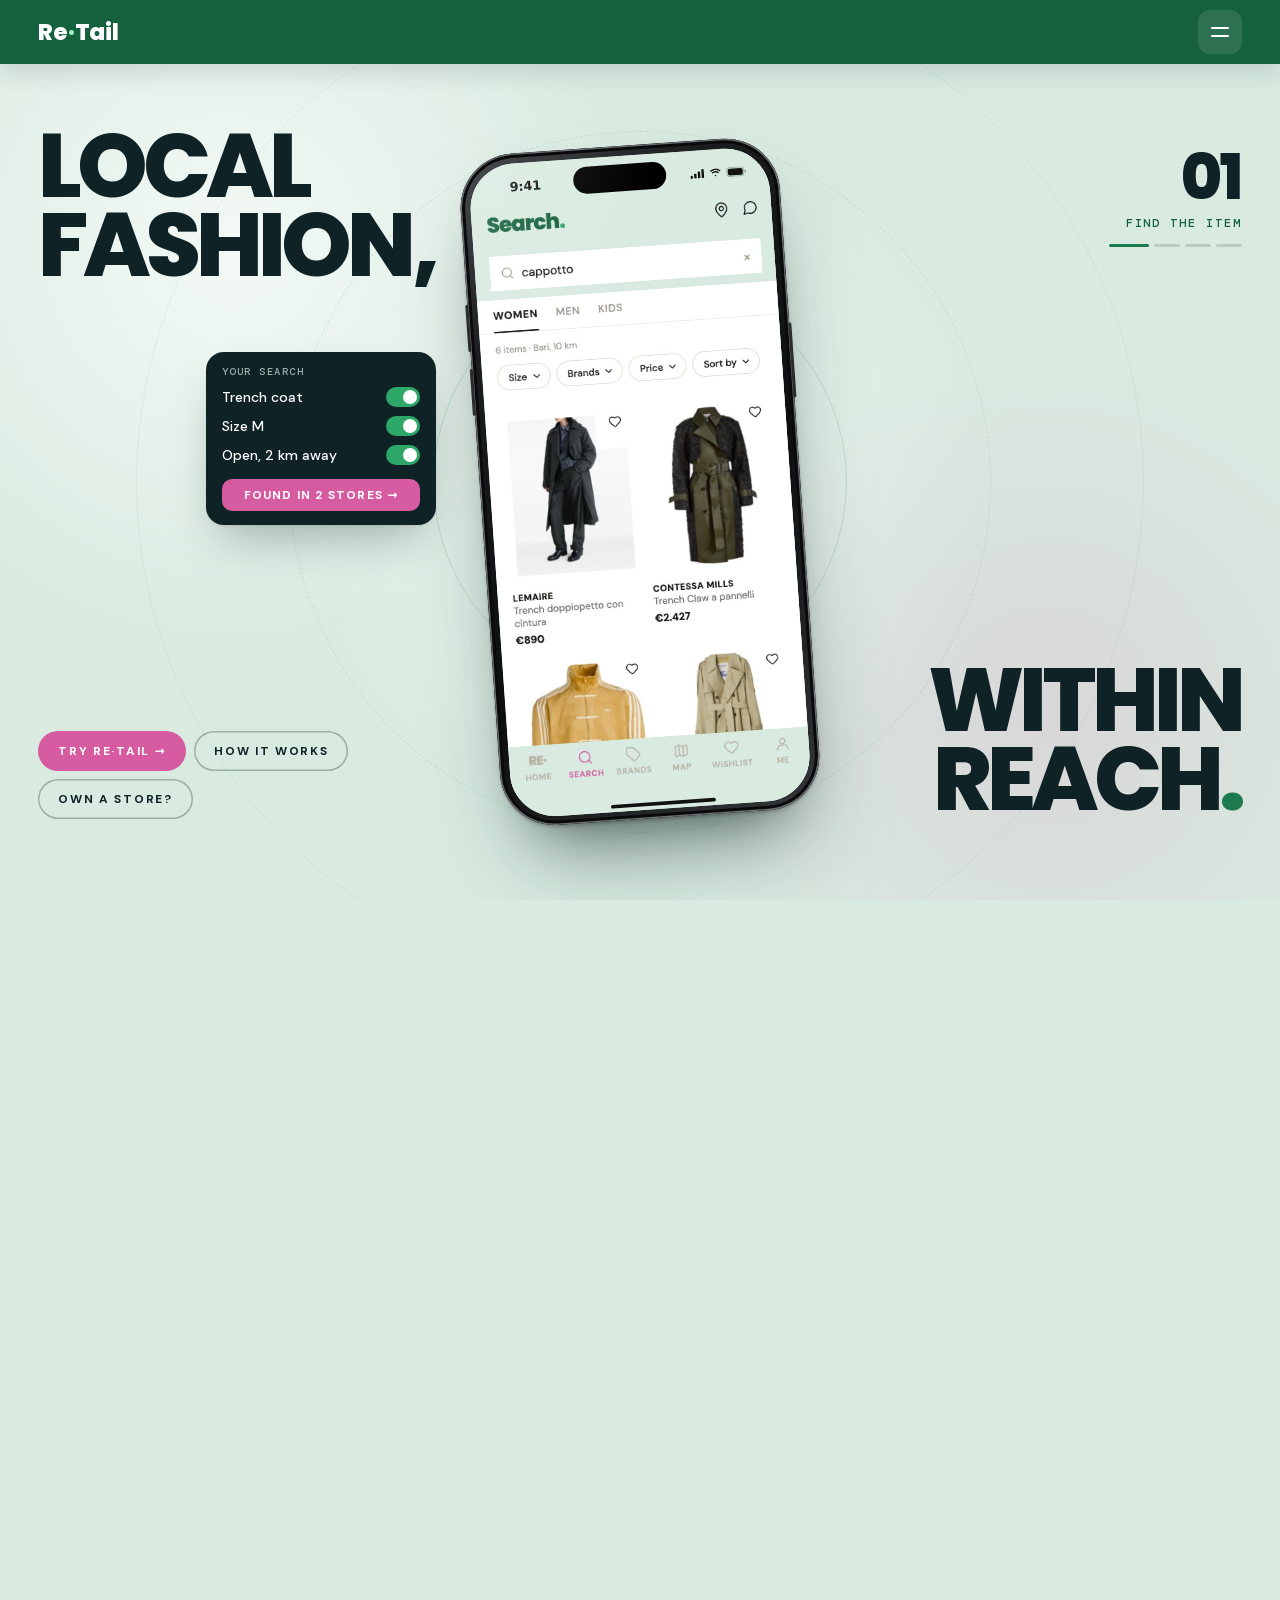
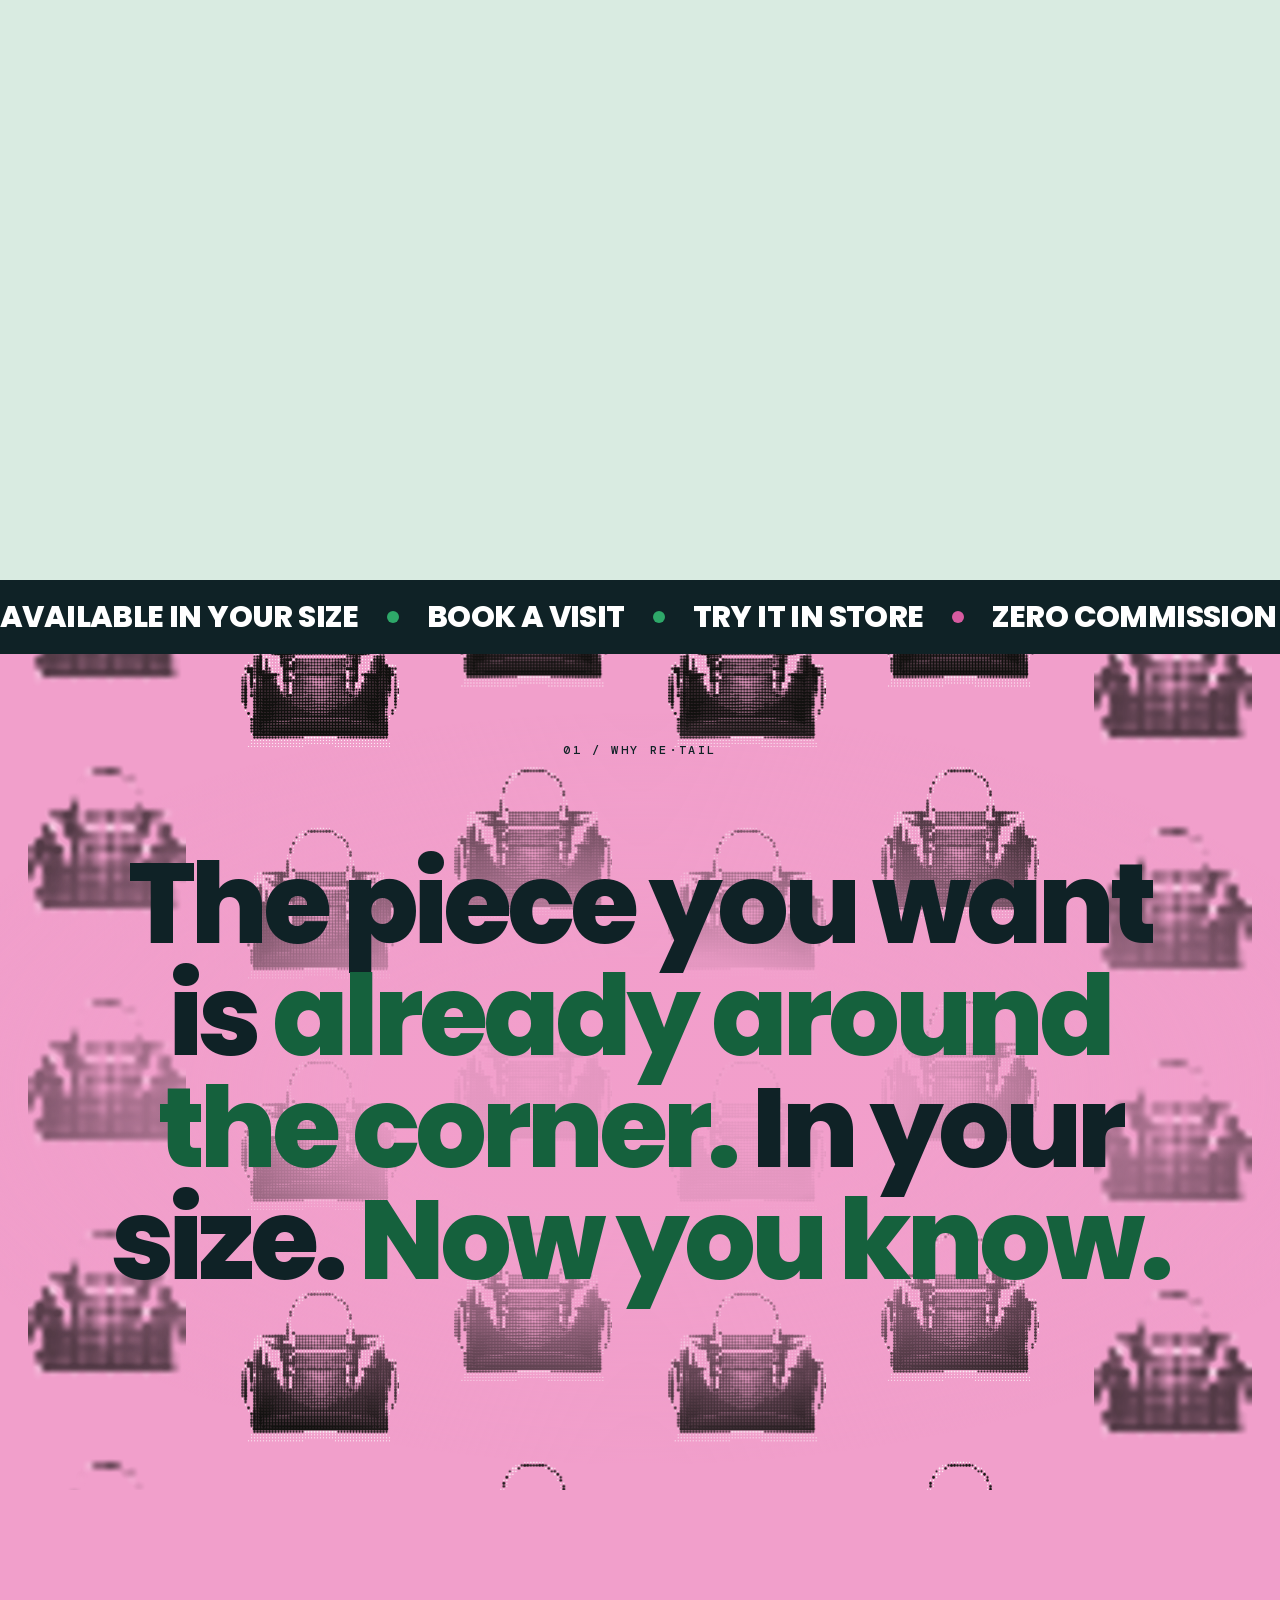
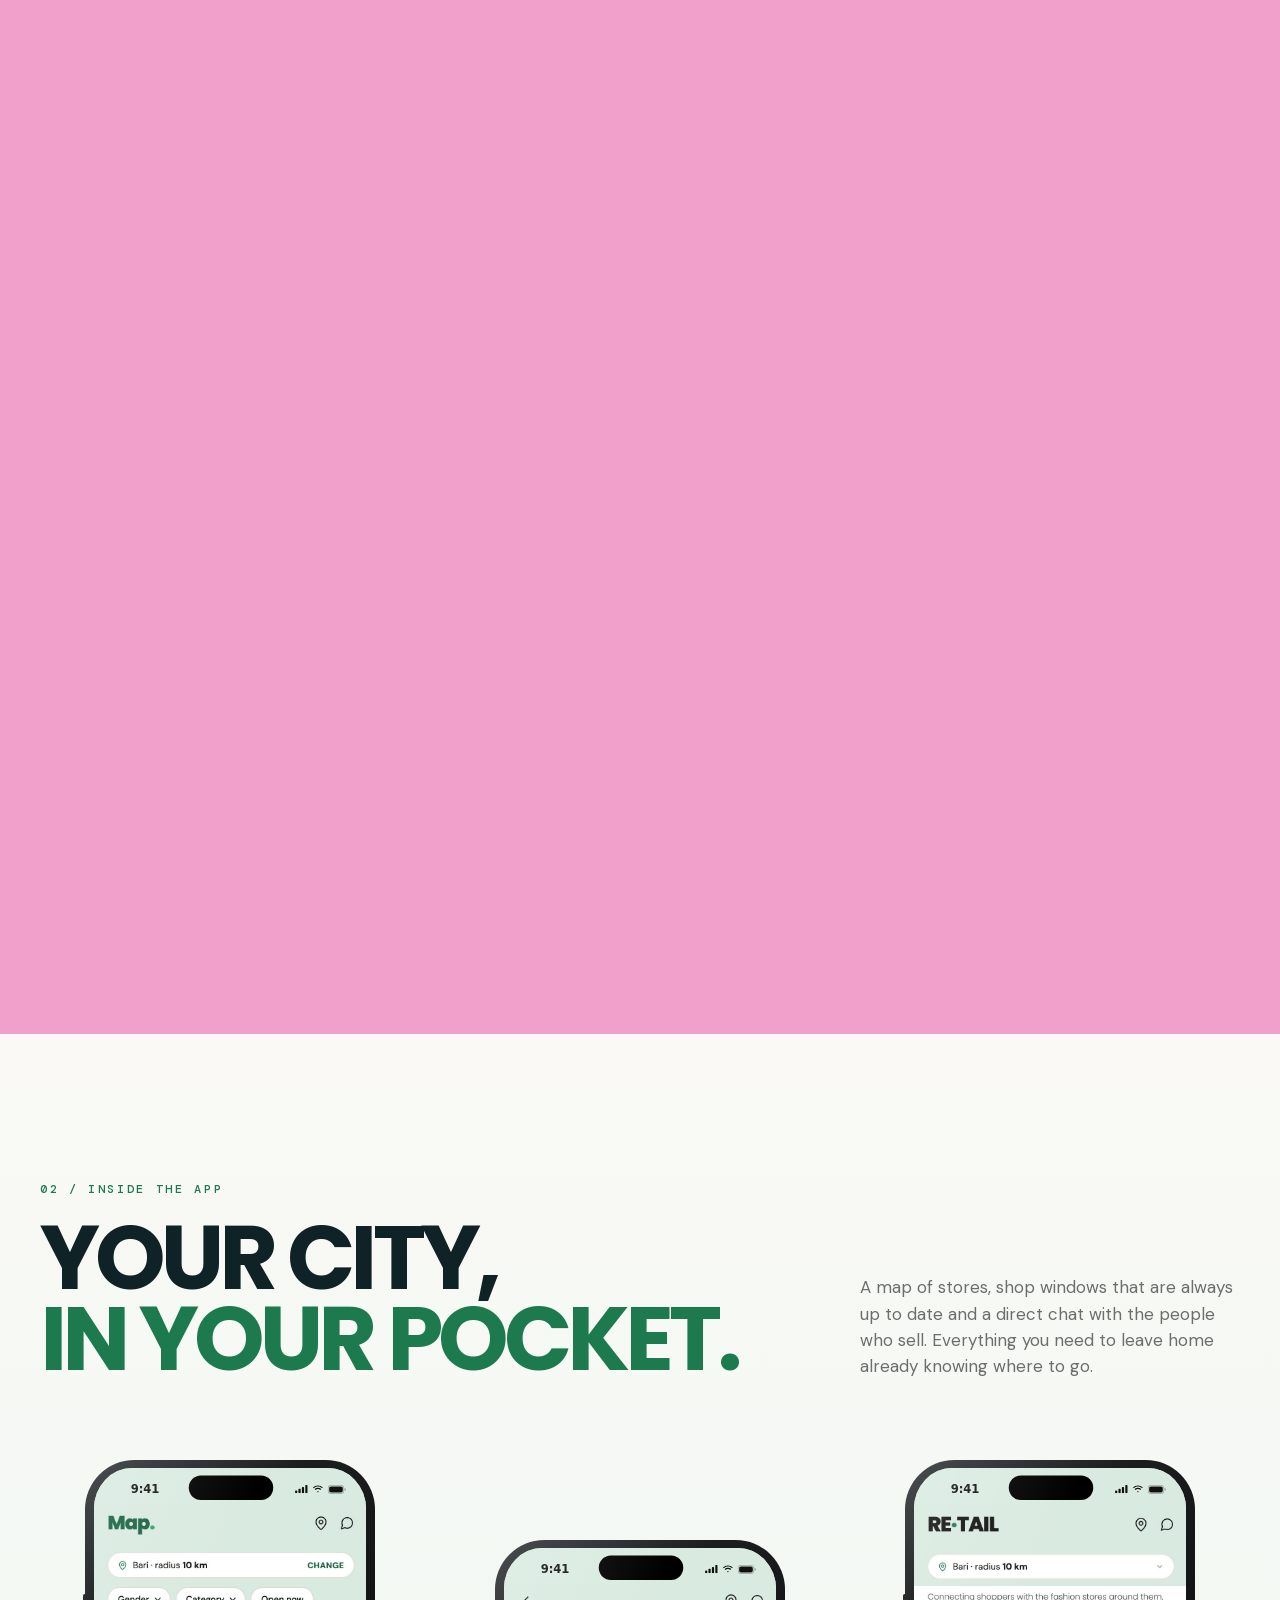
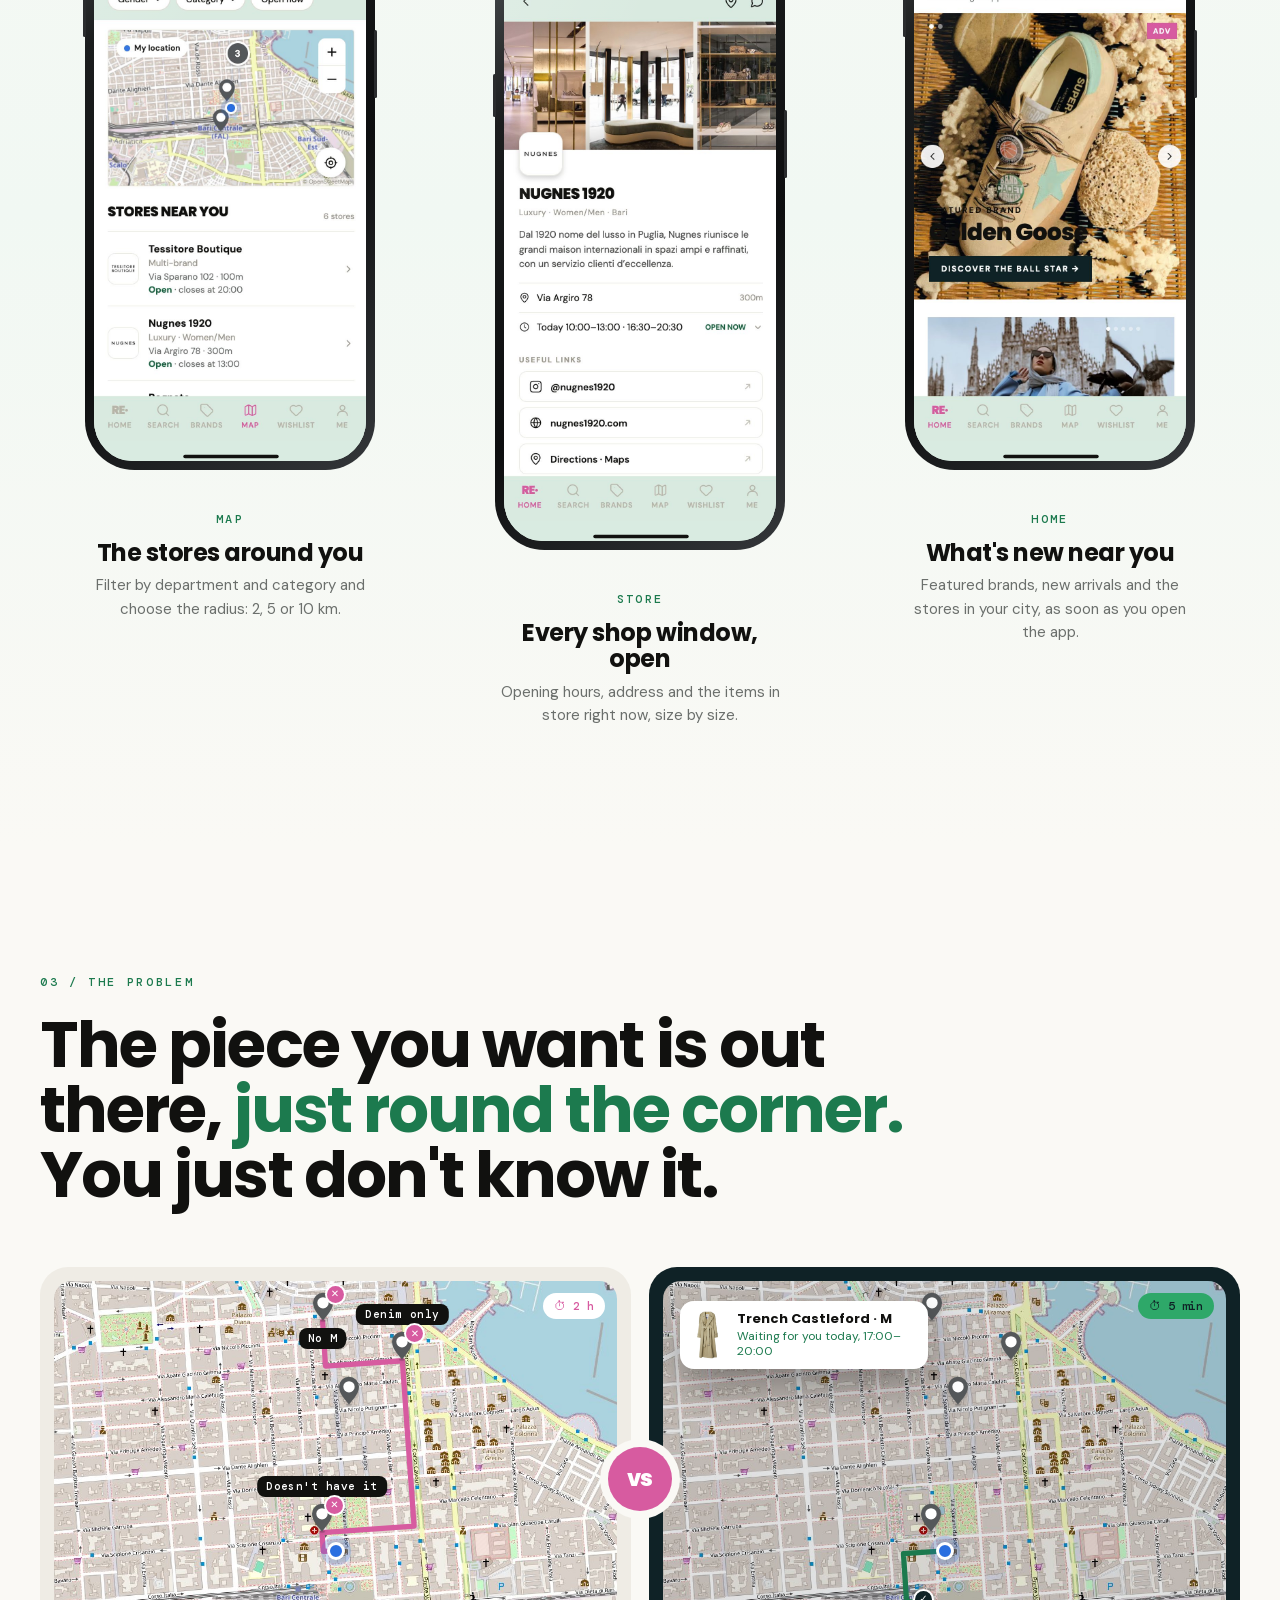
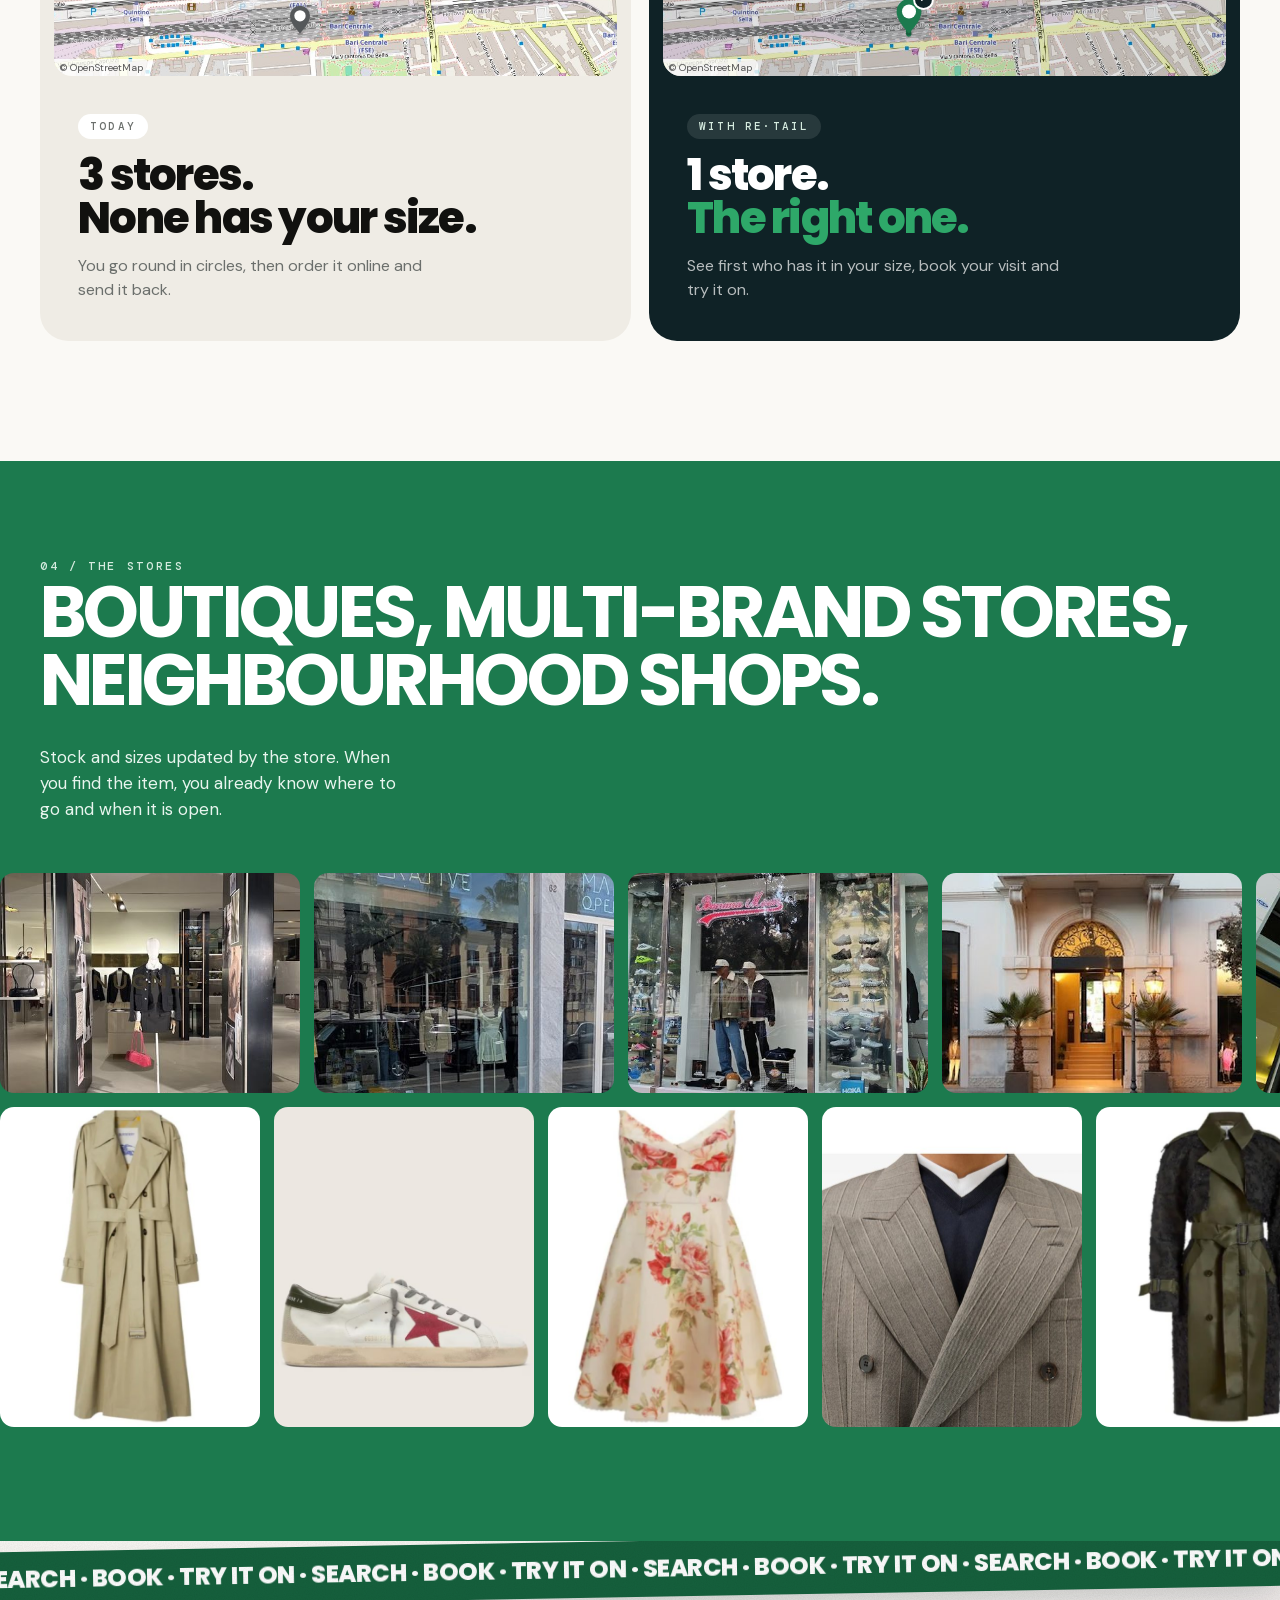
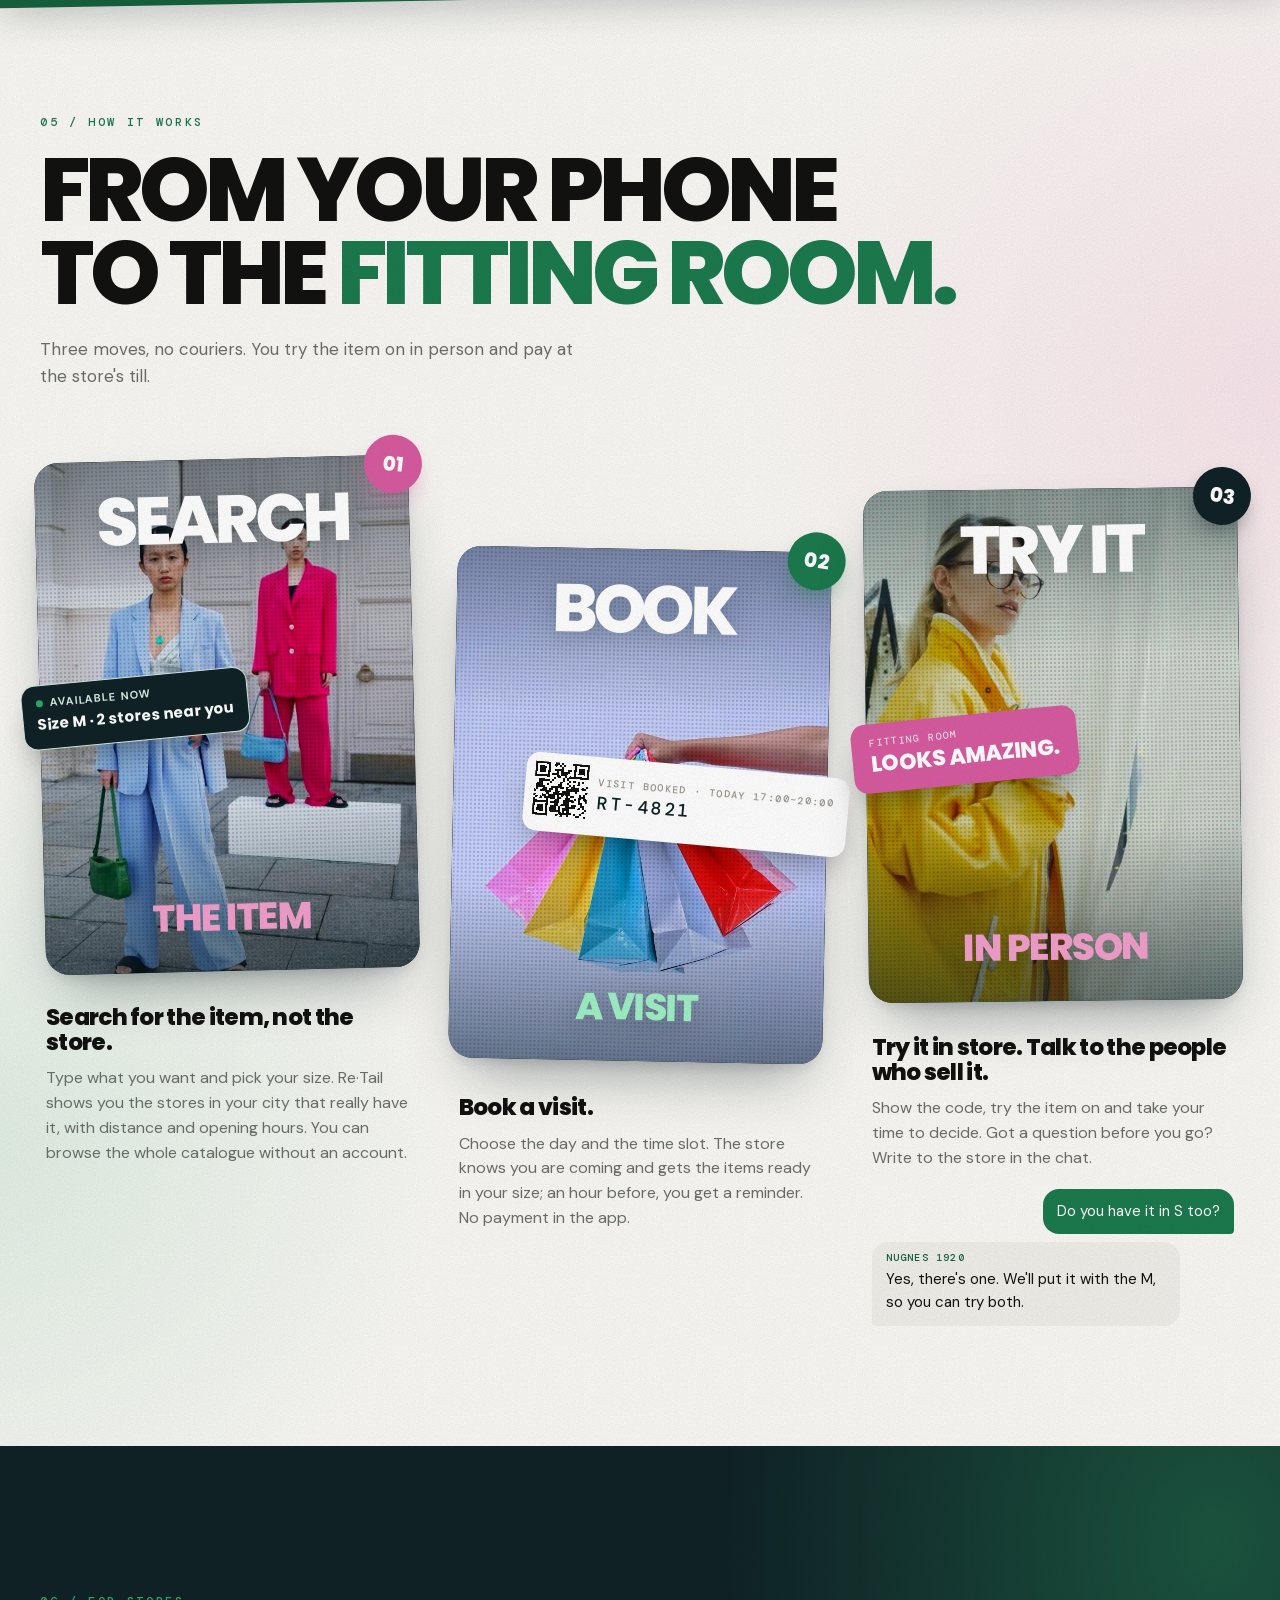
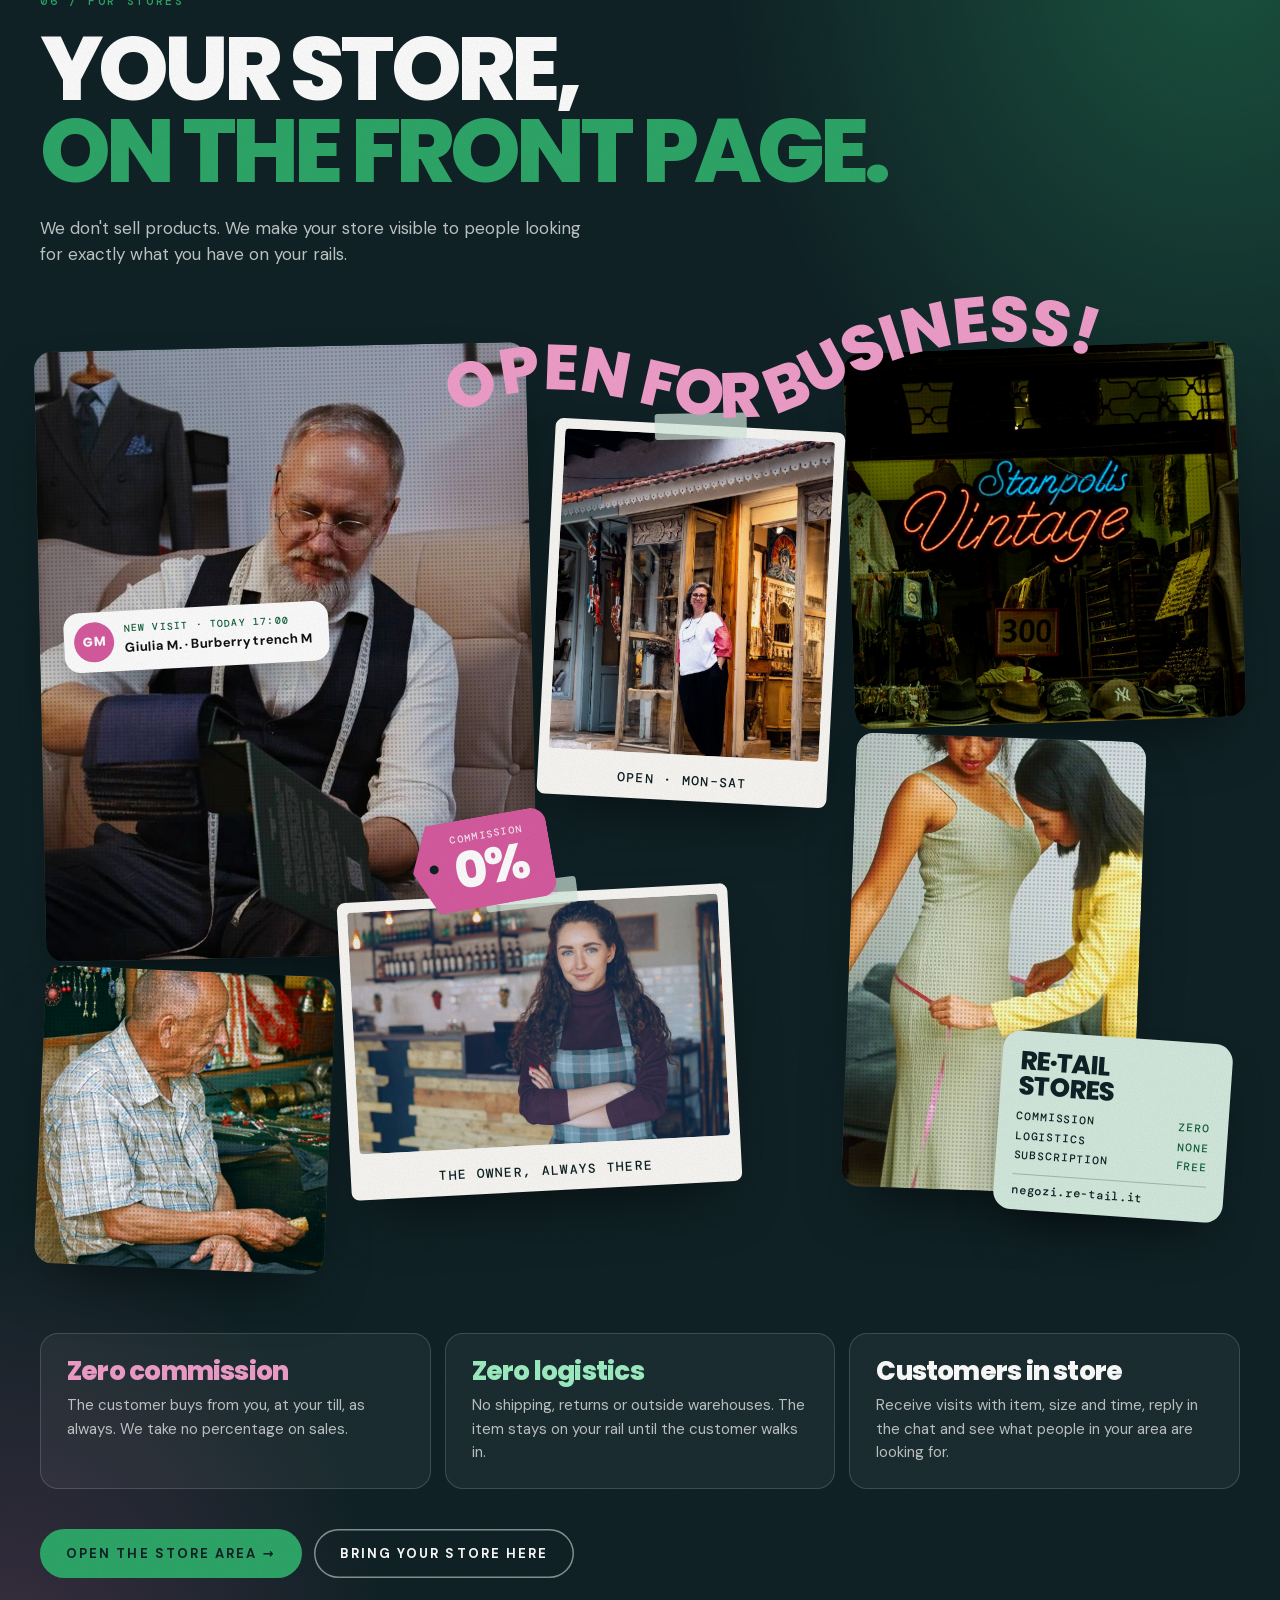
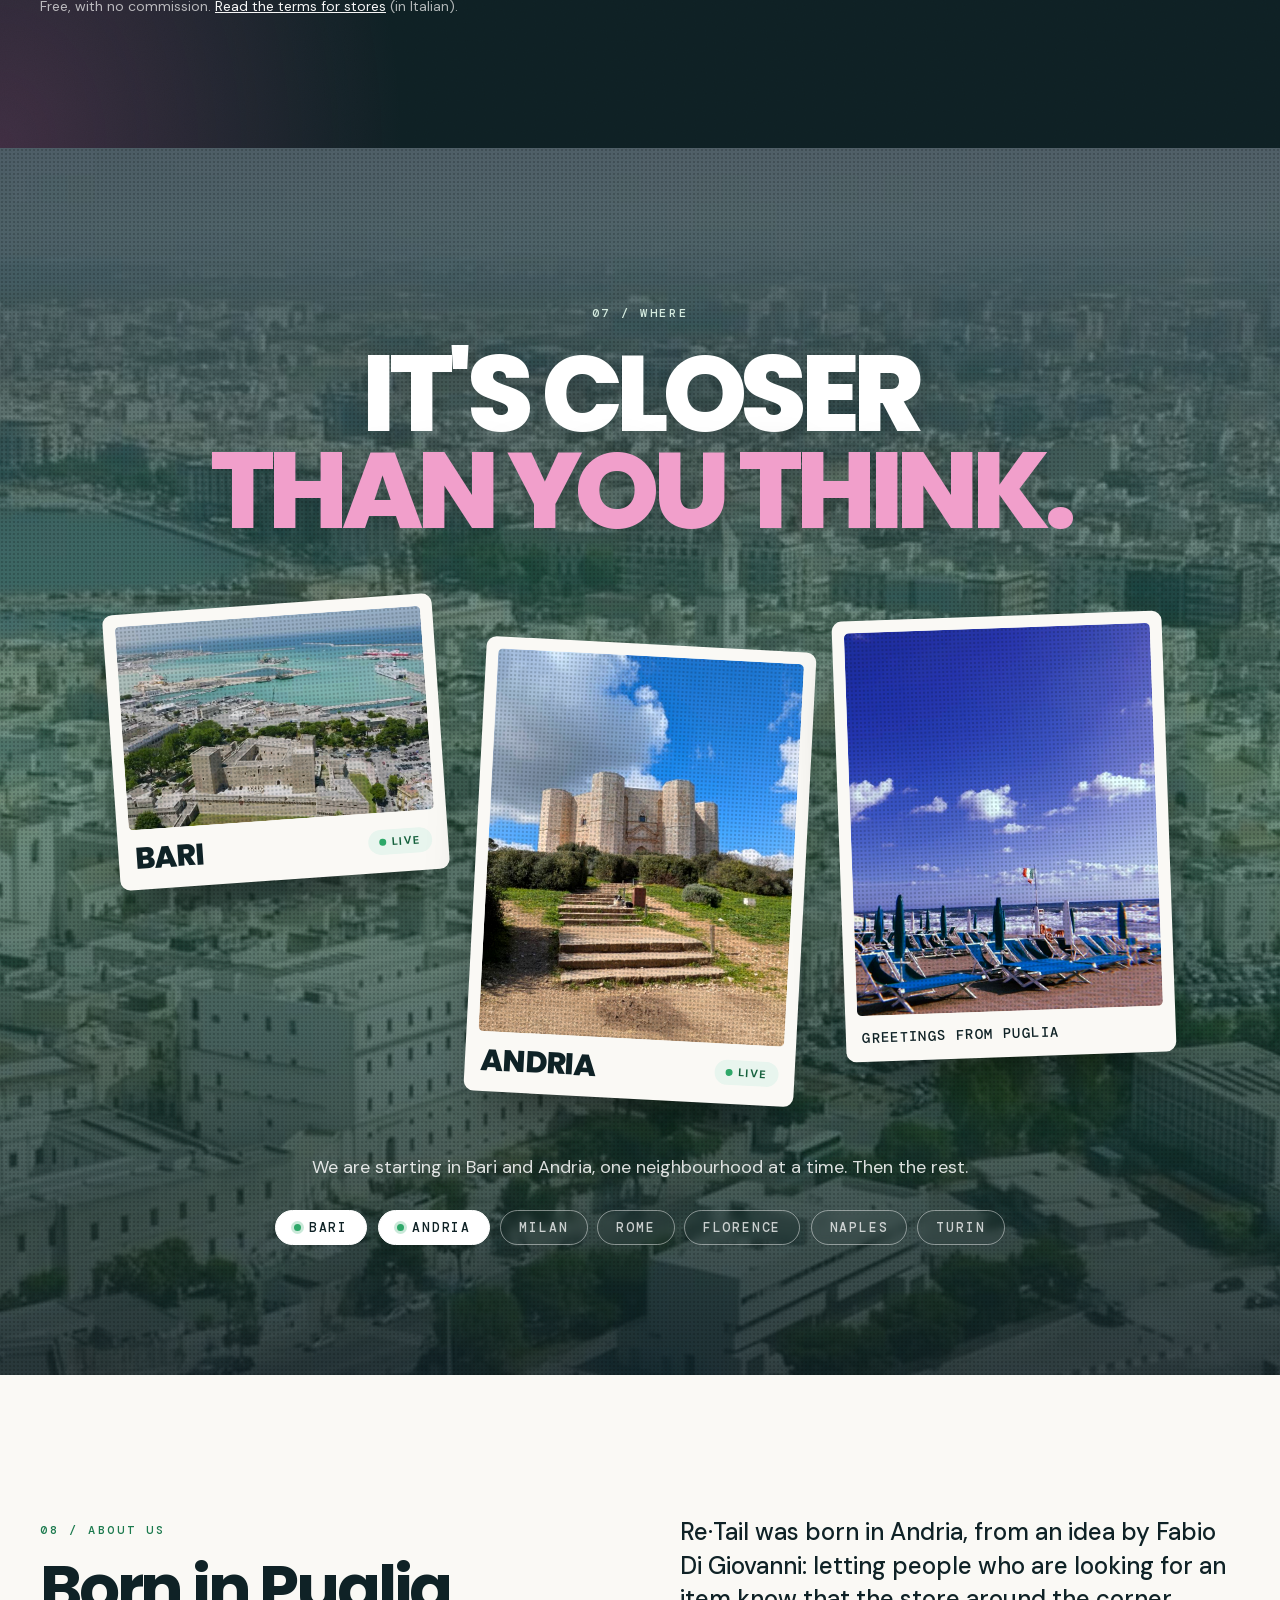
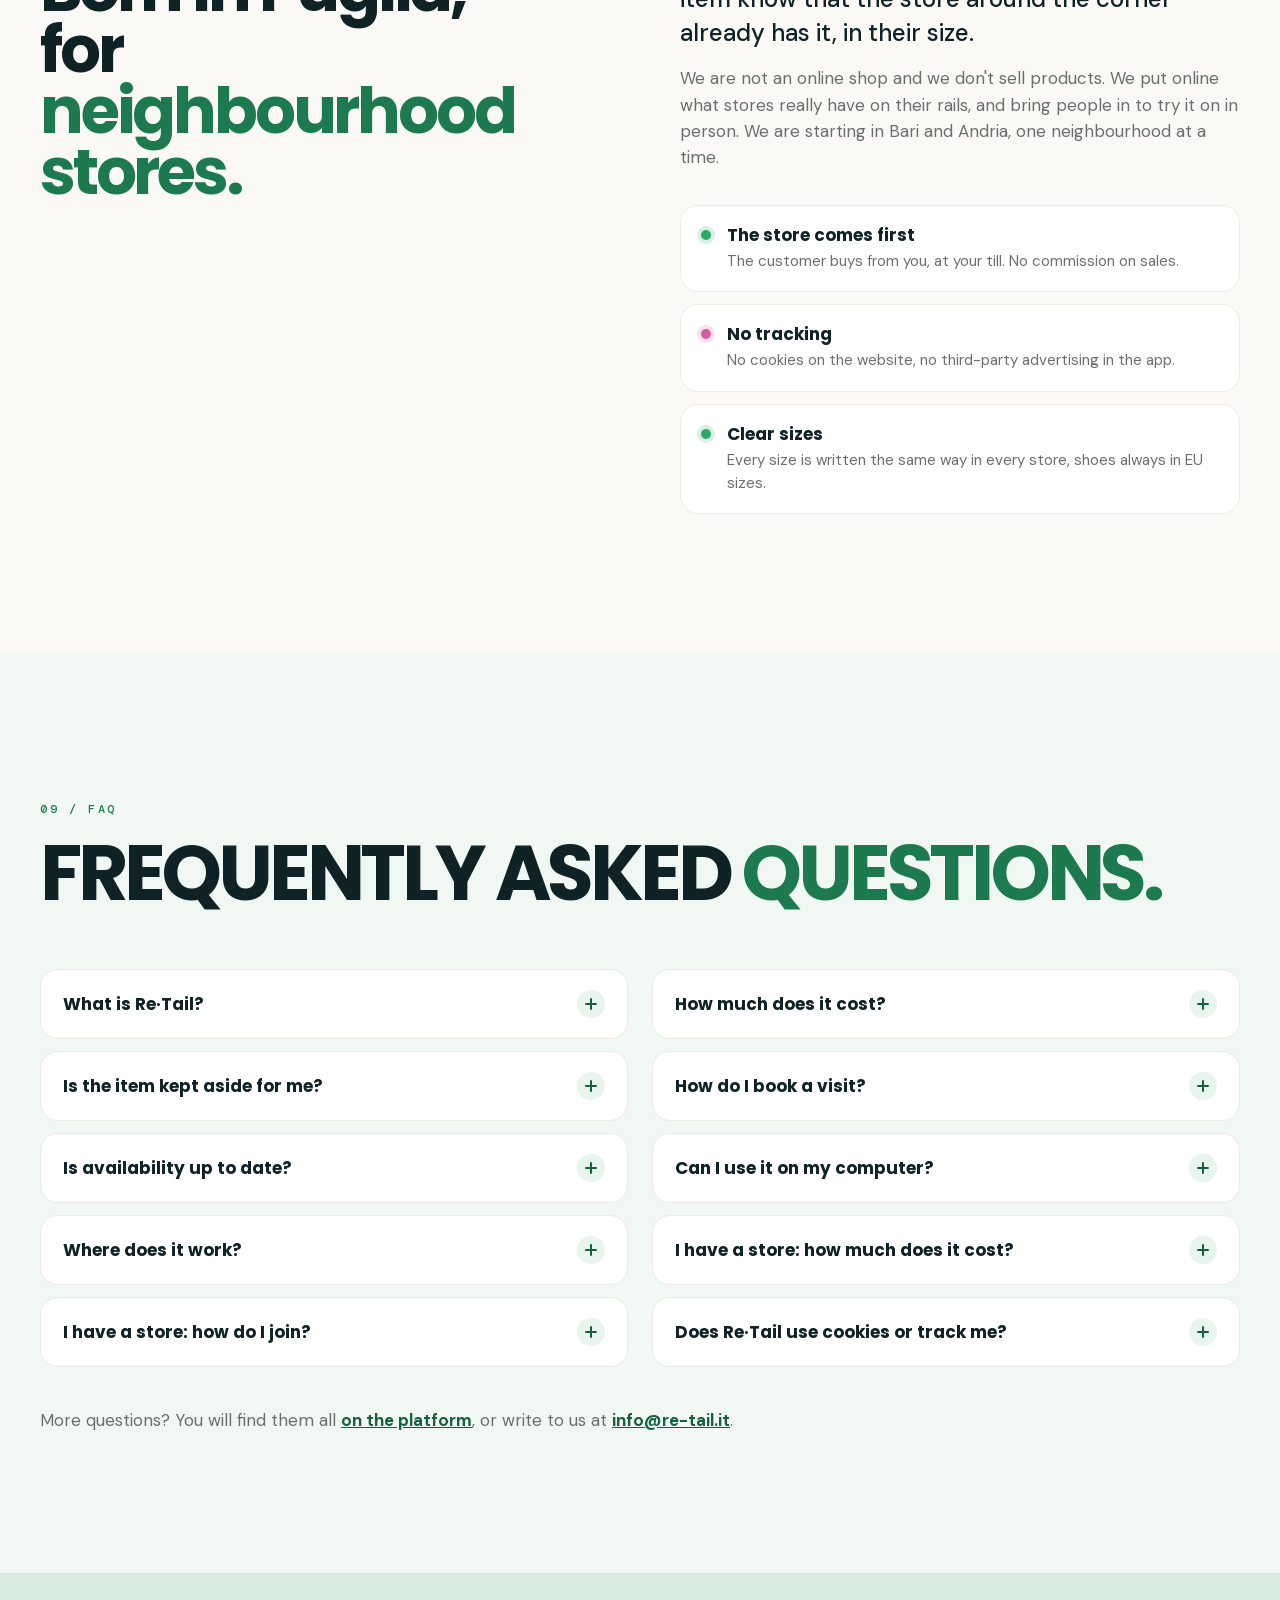
==== commit a610dc6a: "Editorial sections: a middle way with the site's own look Poppins titles, brand greens and pink, rou" ====
--- a/en/index.html
+++ b/en/index.html
@@ -181,7 +181,7 @@
 
 <!-- HOW IT WORKS -->
 <section class="how pop" id="come-funziona">
-  <div class="pp-marq" aria-hidden="true"><div><span>Search ✦ Book ✦ Try it on ✦ Search ✦ Book ✦ Try it on ✦&nbsp;</span><span>Search ✦ Book ✦ Try it on ✦ Search ✦ Book ✦ Try it on ✦&nbsp;</span></div></div>
+  <div class="pp-marq" aria-hidden="true"><div><span>Search · Book · Try it on · Search · Book · Try it on ·&nbsp;</span><span>Search · Book · Try it on · Search · Book · Try it on ·&nbsp;</span></div></div>
   <div class="wrap">
     <div class="pp-head">
       <span class="eyebrow">05 / How it works</span>
@@ -264,7 +264,7 @@
   <div class="cbg ht" aria-hidden="true"><video src="../media/pop/bari.mp4" poster="../media/pop/bari.jpg" autoplay muted loop playsinline preload="metadata"></video></div>
   <div class="in">
     <span class="eyebrow">07 / Where</span>
-    <h2 class="closer">It's closer<br>than you think.</h2>
+    <h2 class="closer">It's closer<br><span class="g">than you think.</span></h2>
     <div class="cards" aria-hidden="true">
       <figure class="pc pc1"><div class="ht"><video src="../media/pop/castello.mp4" poster="../media/pop/castello.jpg" autoplay muted loop playsinline preload="metadata"></video></div><figcaption><b>Bari</b><span class="stamp">Live</span></figcaption></figure>
       <figure class="pc pc2"><div class="ht"><img src="../media/pop/castel-del-monte.jpg" alt="" loading="lazy"></div><figcaption><b>Andria</b><span class="stamp">Live</span></figcaption></figure>
--- a/fonts.css
+++ b/fonts.css
@@ -62,11 +62,3 @@
   src: url(fonts/Poppins-800.woff2) format('woff2');
   unicode-range: U+0000-00FF, U+0131, U+0152-0153, U+02BB-02BC, U+02C6, U+02DA, U+02DC, U+0304, U+0308, U+0329, U+2000-206F, U+20AC, U+2122, U+2191, U+2193, U+2212, U+2215, U+FEFF, U+FFFD;
 }
-@font-face {
-  font-family: 'Anton';
-  font-style: normal;
-  font-weight: 400;
-  font-display: swap;
-  src: url(fonts/Anton-400.woff2) format('woff2');
-  unicode-range: U+0000-00FF, U+0131, U+0152-0153, U+02BB-02BC, U+02C6, U+02DA, U+02DC, U+0304, U+0308, U+0329, U+2000-206F, U+20AC, U+2122, U+2191, U+2193, U+2212, U+2215, U+FEFF, U+FFFD;
-}
--- a/styles.css
+++ b/styles.css
@@ -744,134 +744,128 @@
   .float.on .card, .f-zero.on .card, .f-store em i, .chip.avail .k i { animation: none; }
 }
 
-/* ---------- POP EDITORIAL (Come funziona, Per i negozi, Dove: 18 Nov 2026) ----------
-   Real videos and photos with a halftone dot screen and film grain, giant condensed red type (Anton),
-   collage stickers, polaroids, a price tag and a matchbook card. */
-:root { --red: #FF2B1C; --yel: #FFD21F; --sky: #9CCBFF; --cream: #F4ECDC; --orange: #E9712A; --cond: 'Anton', 'Poppins', Impact, sans-serif;
-  --grain: url("data:image/svg+xml,%3Csvg xmlns='http://www.w3.org/2000/svg' width='160' height='160'%3E%3Cfilter id='n'%3E%3CfeTurbulence type='fractalNoise' baseFrequency='.9' numOctaves='2' stitchTiles='stitch'/%3E%3CfeColorMatrix values='0 0 0 0 0 0 0 0 0 0 0 0 0 0 0 0 0 0 .55 0'/%3E%3C/filter%3E%3Crect width='160' height='160' filter='url(%23n)'/%3E%3C/svg%3E"); }
+/* ---------- EDITORIAL SECTIONS (Come funziona, Per i negozi, Dove: 18 Nov 2026) ----------
+   A middle way between fashion-editorial posters and the site's own look: real videos and photos with a light
+   dot screen and grain, Poppins 800 titles, the site's greens and pink, rounded stickers with soft shadows. */
+:root { --grain: url("data:image/svg+xml,%3Csvg xmlns='http://www.w3.org/2000/svg' width='160' height='160'%3E%3Cfilter id='n'%3E%3CfeTurbulence type='fractalNoise' baseFrequency='.9' numOctaves='2' stitchTiles='stitch'/%3E%3CfeColorMatrix values='0 0 0 0 0 0 0 0 0 0 0 0 0 0 0 0 0 0 .55 0'/%3E%3C/filter%3E%3Crect width='160' height='160' filter='url(%23n)'/%3E%3C/svg%3E");
+  --soft: 0 28px 60px -22px rgba(15, 34, 38, .45), 0 8px 18px -10px rgba(15, 34, 38, .25); }
 .pop { position: relative; overflow: hidden; }
-.pop::before { content: ''; position: absolute; inset: 0; background-image: var(--grain); opacity: .32; mix-blend-mode: multiply; pointer-events: none; z-index: 5; }
+.pop::before { content: ''; position: absolute; inset: 0; background-image: var(--grain); opacity: .13; mix-blend-mode: multiply; pointer-events: none; z-index: 5; }
 .ht { position: relative; overflow: hidden; }
-.ht > video, .ht > img { width: 100%; height: 100%; object-fit: cover; filter: contrast(1.18) saturate(1.3); }
-.ht::after { content: ''; position: absolute; inset: 0; pointer-events: none; background-image: radial-gradient(circle, rgba(10, 20, 40, .42) 0.85px, transparent 1.25px); background-size: 4px 4px; mix-blend-mode: multiply; }
+.ht > video, .ht > img { width: 100%; height: 100%; object-fit: cover; filter: contrast(1.06) saturate(1.12); }
+.ht::after { content: ''; position: absolute; inset: 0; pointer-events: none; background-image: radial-gradient(circle, rgba(15, 34, 38, .28) 0.8px, transparent 1.2px); background-size: 4px 4px; mix-blend-mode: multiply; opacity: .7; }
 .pp-head { position: relative; z-index: 3; max-width: 980px; }
-.pp-title { font: 400 clamp(54px, calc(9 * var(--vw)), 150px)/.86 var(--cond); text-transform: uppercase; letter-spacing: -.005em; margin: 18px 0 22px; transform: scaleY(1.08); transform-origin: left top; }
-.pp-title em { font-style: normal; color: var(--red); }
-.pp-lede { font-size: clamp(17px, calc(1.4 * var(--vw)), 21px); max-width: 560px; }
+.pp-title { font: 800 clamp(42px, calc(7 * var(--vw)), 110px)/.92 var(--display); text-transform: uppercase; letter-spacing: -0.055em; margin: 16px 0 22px; }
+.pp-title em { font-style: normal; color: var(--em500); }
+.pp-lede { font-size: clamp(17px, calc(1.3 * var(--vw)), 20px); max-width: 560px; color: var(--text2); }
 
 /* Come funziona: three posters */
-.how.pop { background: var(--cream); padding: 0 0 120px; }
-.pp-marq { background: var(--red); color: var(--yel); overflow: hidden; transform: rotate(-1.2deg); margin: 0 -20px 110px; padding: 14px 0; position: relative; z-index: 4; box-shadow: 0 10px 0 var(--ink); }
-.pp-marq > div { display: flex; width: max-content; animation: slide 26s linear infinite; }
-.pp-marq span { font: 400 clamp(26px, calc(2.6 * var(--vw)), 42px)/1 var(--cond); text-transform: uppercase; letter-spacing: .02em; white-space: nowrap; }
-.how .pp-head .eyebrow { color: var(--ink); }
+.how.pop { background: radial-gradient(60% 50% at 100% 30%, rgba(241, 159, 203, .22), transparent 70%), radial-gradient(50% 40% at 0% 80%, rgba(46, 168, 105, .12), transparent 70%), var(--paper); padding: 0 0 120px; }
+.pp-marq { background: var(--em600); color: var(--white); overflow: hidden; transform: rotate(-1deg); margin: 0 -20px 110px; padding: 16px 0; position: relative; z-index: 4; box-shadow: 0 18px 40px -20px rgba(15, 34, 38, .5); }
+.pp-marq > div { display: flex; width: max-content; animation: slide 30s linear infinite; }
+.pp-marq span { font: 800 clamp(20px, calc(1.9 * var(--vw)), 30px)/1 var(--display); letter-spacing: -0.02em; text-transform: uppercase; white-space: nowrap; }
 .posters { display: grid; grid-template-columns: repeat(3, minmax(0, 1fr)); gap: calc(3 * var(--vw)); margin-top: 70px; align-items: start; }
 .pstep { margin: 0; }
 .pstep.s2 { margin-top: 90px; }
 .pstep.s3 { margin-top: 30px; }
-.pst { container-type: inline-size; position: relative; aspect-ratio: 3 / 4.1; background: var(--ink); box-shadow: 10px 12px 0 var(--ink); }
-.s1 .pst { transform: rotate(-1.6deg); }
-.s2 .pst { transform: rotate(1.2deg); }
-.s3 .pst { transform: rotate(-.8deg); }
-.pst > .ht { position: absolute; inset: 0; }
-.pw { position: absolute; left: 0; right: 0; z-index: 2; text-align: center; font: 400 25cqw/.84 var(--cond); text-transform: uppercase; color: var(--red); letter-spacing: -.01em; transform: scaleY(1.25); pointer-events: none; text-shadow: 0 2px 0 rgba(0,0,0,.08); }
-.pw.t { top: 5%; transform-origin: top; }
-.pw.b { bottom: 6%; transform-origin: bottom; font-size: 15cqw; }
-.s2 .pw { color: var(--yel); }
-.s3 .pw { color: var(--red); }
-.pnum { position: absolute; z-index: 3; top: -22px; right: -16px; width: 64px; height: 64px; border-radius: 50%; display: grid; place-items: center; background: var(--yel); color: var(--ink); font: 400 28px/1 var(--cond); box-shadow: 3px 4px 0 var(--ink); transform: rotate(10deg); }
-.s2 .pnum { background: var(--pink); color: var(--white); }
-.s3 .pnum { background: var(--em400); }
-.stk { position: absolute; z-index: 3; background: var(--white); color: var(--ink); padding: 11px 14px; font-size: 14px; box-shadow: 4px 5px 0 var(--ink); }
-.stk .k { display: flex; align-items: center; gap: 7px; font: 500 10px/1 var(--mono); letter-spacing: .14em; text-transform: uppercase; color: var(--text2); margin-bottom: 6px; }
+.pst { container-type: inline-size; position: relative; aspect-ratio: 3 / 4.1; border-radius: 24px; background: var(--pine); box-shadow: var(--soft); }
+.s1 .pst { transform: rotate(-1.4deg); }
+.s2 .pst { transform: rotate(1.1deg); }
+.s3 .pst { transform: rotate(-.7deg); }
+.pst > .ht { position: absolute; inset: 0; border-radius: inherit; }
+.pst > .ht::before { content: ''; position: absolute; inset: 0; z-index: 1; background: linear-gradient(180deg, rgba(15, 34, 38, .38), transparent 32%, transparent 66%, rgba(15, 34, 38, .5)); pointer-events: none; }
+.pw { position: absolute; left: 0; right: 0; z-index: 2; text-align: center; font: 800 18cqw/.9 var(--display); text-transform: uppercase; color: var(--white); letter-spacing: -0.06em; pointer-events: none; text-shadow: 0 4px 24px rgba(15, 34, 38, .25); }
+.pw.t { top: 6%; }
+.pw.b { bottom: 7%; font-size: 10cqw; letter-spacing: -0.04em; color: var(--pink-soft); }
+.s2 .pw.b { color: #9FF0C4; }
+.pnum { position: absolute; z-index: 3; top: -20px; right: -14px; width: 58px; height: 58px; border-radius: 50%; display: grid; place-items: center; background: var(--pink); color: var(--white); font: 800 20px/1 var(--display); letter-spacing: -0.03em; box-shadow: 0 12px 24px -8px rgba(215, 91, 160, .6); transform: rotate(8deg); }
+.s2 .pnum { background: var(--em500); box-shadow: 0 12px 24px -8px rgba(28, 122, 78, .6); }
+.s3 .pnum { background: var(--pine); box-shadow: 0 12px 24px -8px rgba(15, 34, 38, .6); }
+.stk { position: absolute; z-index: 3; background: var(--white); color: var(--ink); padding: 12px 14px; font-size: 14px; border-radius: 14px; box-shadow: 0 18px 34px -12px rgba(0, 0, 0, .4); }
+.stk .k { display: flex; align-items: center; gap: 7px; font: 500 10px/1 var(--mono); letter-spacing: .14em; text-transform: uppercase; color: var(--text3); margin-bottom: 6px; }
 .stk b { font: 700 15px/1.15 var(--display); }
-.stk.tag { left: -18px; top: 42%; background: var(--pine); color: var(--white); transform: rotate(-5deg); border-radius: 4px 14px 14px 4px; padding-left: 26px; }
-.stk.tag::before { content: ''; position: absolute; left: 9px; top: 50%; width: 8px; height: 8px; margin-top: -4px; border-radius: 50%; background: var(--cream); }
-.stk.tag .k { color: var(--mint200); }
+.stk.tag { left: -18px; top: 42%; background: var(--pine); color: var(--white); border: 1px solid var(--mint200); transform: rotate(-4deg); }
+.stk.tag .k { color: var(--mint200); font: 700 11px/1 var(--body); letter-spacing: .08em; }
 .stk.tag i { width: 7px; height: 7px; border-radius: 50%; background: var(--em400); animation: pulse 1.6s infinite; }
-.stk.ticket { right: -22px; top: 40%; display: flex; gap: 10px; align-items: center; transform: rotate(4deg); padding: 8px 14px 8px 8px; border: 2px dashed var(--ink); }
+.stk.ticket { right: -20px; top: 42%; display: flex; gap: 10px; align-items: center; transform: rotate(4deg); padding: 9px 14px 9px 9px; }
+.stk.ticket .k { white-space: nowrap; }
 .stk.ticket b { font: 500 18px/1 var(--mono); letter-spacing: .14em; color: var(--pine); }
-.stk.fit { left: -14px; top: 44%; background: var(--pink); color: var(--white); transform: rotate(-6deg); padding: 13px 18px; }
-.stk.fit .k { color: rgba(255,255,255,.8); }
-.stk.fit b { font: 400 30px/1 var(--cond); text-transform: uppercase; letter-spacing: .01em; }
+.stk.fit { left: -14px; top: 44%; background: var(--pink); color: var(--white); transform: rotate(-5deg); padding: 14px 18px; }
+.stk.fit .k { color: rgba(255, 255, 255, .78); }
+.stk.fit b { font: 800 22px/1 var(--display); letter-spacing: -.02em; text-transform: uppercase; }
 .pstep figcaption { padding: 34px 6px 0; }
 .pstep h3 { font: 800 clamp(22px, calc(1.8 * var(--vw)), 28px)/1.08 var(--display); letter-spacing: -.03em; margin: 0 0 12px; }
-.pstep p { color: #4a4b47; font-size: 16px; }
+.pstep p { color: var(--text2); font-size: 16px; }
 .pstep .bubbles { margin-top: 18px; }
 
-/* Per i negozi: collage board */
-.forstores.pop { background: var(--orange); color: var(--ink); padding: 130px 0 120px; }
-.forstores.pop::after { content: ''; position: absolute; inset: 0; background: radial-gradient(120% 80% at 20% 0%, rgba(255, 220, 160, .45), transparent 60%), linear-gradient(180deg, transparent 60%, rgba(120, 40, 10, .25)); pointer-events: none; }
+/* Per i negozi: collage on the shop-area green */
+.forstores.pop { background: radial-gradient(55% 45% at 95% 5%, rgba(46, 168, 105, .38), transparent 70%), radial-gradient(45% 40% at 0% 100%, rgba(215, 91, 160, .26), transparent 70%), var(--pine); color: var(--white); padding: 140px 0 130px; }
 .forstores .wrap { position: relative; z-index: 3; }
-.forstores .eyebrow { color: var(--ink); }
-.forstores .pp-title em { color: var(--yel); -webkit-text-stroke: 2px var(--ink); paint-order: stroke fill; }
-.board { position: relative; display: grid; grid-template-columns: repeat(12, 1fr); grid-auto-rows: 64px; gap: 14px; margin: 70px 0 60px; }
-.cl { margin: 0; position: relative; background: var(--cream); box-shadow: 6px 8px 0 rgba(17, 17, 15, .85); }
+.forstores .eyebrow { color: var(--em400); }
+.forstores .pp-title em { color: var(--em400); }
+.forstores .pp-lede { color: rgba(255, 255, 255, .75); }
+.board { position: relative; display: grid; grid-template-columns: repeat(12, 1fr); grid-auto-rows: 64px; gap: 14px; margin: 80px 0 64px; }
+.cl { margin: 0; position: relative; border-radius: 18px; overflow: hidden; background: #1c3a3f; box-shadow: 0 30px 60px -24px rgba(0, 0, 0, .6); }
 .cl > video, .cl > img { width: 100%; height: 100%; object-fit: cover; display: block; }
-.cl.pol { background: #fffdf7; padding: 10px 10px 44px; }
-.cl.pol figcaption { position: absolute; left: 0; right: 0; bottom: 12px; text-align: center; font: 500 15px/1 var(--mono); letter-spacing: .06em; }
-.c1 { grid-column: 1 / 6; grid-row: 1 / 9; transform: rotate(-1.5deg); }
+.cl.pol { background: var(--paper); padding: 10px 10px 46px; border-radius: 8px; overflow: visible; }
+.cl.pol img { border-radius: 4px; }
+.cl.pol figcaption { position: absolute; left: 0; right: 0; bottom: 14px; text-align: center; font: 500 13px/1 var(--mono); letter-spacing: .1em; text-transform: uppercase; color: var(--pine); }
+.c1 { grid-column: 1 / 6; grid-row: 1 / 9; transform: rotate(-1.2deg); }
 .c2 { grid-column: 6 / 9; grid-row: 2 / 7; transform: rotate(3deg); z-index: 2; }
 .c3 { grid-column: 9 / 13; grid-row: 1 / 6; transform: rotate(-2deg); }
 .c4 { grid-column: 9 / 12; grid-row: 6 / 12; transform: rotate(2deg); z-index: 2; }
 .c5 { grid-column: 4 / 8; grid-row: 8 / 12; transform: rotate(-3deg); z-index: 3; }
 .c6 { grid-column: 1 / 4; grid-row: 9 / 13; transform: rotate(2.5deg); }
-.c7 { grid-column: 12 / 13; grid-row: 7 / 12; display: none; }
-.cl::before { content: ''; position: absolute; z-index: 4; top: -12px; left: 50%; width: 92px; height: 26px; margin-left: -46px; background: rgba(255, 245, 210, .78); box-shadow: 0 1px 2px rgba(0,0,0,.12); transform: rotate(-4deg); }
-.c3::before, .c6::before { left: 18%; transform: rotate(6deg); }
+.c7 { display: none; }
+.cl.pol::before { content: ''; position: absolute; z-index: 4; top: -12px; left: 50%; width: 92px; height: 26px; margin-left: -46px; background: rgba(213, 235, 223, .7); border-radius: 3px; transform: rotate(-4deg); }
 .wavy { position: absolute; z-index: 6; left: 34%; top: -70px; width: min(700px, 58%); overflow: visible; pointer-events: none; }
-.wavy text { font: 400 78px/1 var(--cond); text-transform: uppercase; fill: var(--yel); stroke: var(--ink); stroke-width: 3px; paint-order: stroke fill; letter-spacing: 2px; }
-.pricetag { position: absolute; z-index: 6; left: 31%; top: 470px; transform: rotate(-12deg); background: var(--red); color: var(--white); padding: 14px 26px 14px 44px; clip-path: polygon(22px 0, 100% 0, 100% 100%, 22px 100%, 0 50%); box-shadow: 4px 5px 0 var(--ink); }
-.pricetag::before { content: ''; position: absolute; left: 18px; top: 50%; width: 10px; height: 10px; margin-top: -5px; border-radius: 50%; background: var(--orange); }
-.pricetag small { display: block; font: 500 11px/1 var(--mono); letter-spacing: .14em; text-transform: uppercase; opacity: .85; }
-.pricetag b { font: 400 64px/.95 var(--cond); }
-.match { position: absolute; z-index: 6; right: 1%; top: 690px; width: 230px; background: var(--yel); color: var(--ink); padding: 18px 18px 14px; transform: rotate(5deg); border: 2px solid var(--ink); box-shadow: 5px 6px 0 var(--ink); }
-.match > b { display: block; font: 400 34px/.92 var(--cond); text-transform: uppercase; margin-bottom: 10px; }
-.match dl { display: grid; grid-template-columns: 1fr auto; align-items: baseline; gap: 5px 10px; margin: 0 0 10px; font: 500 12px/1.2 var(--mono); text-transform: uppercase; letter-spacing: .06em; }
-.match dt, .match dd { margin: 0; line-height: 1.2; } .match dd { text-align: right; }
-.match small { display: block; border-top: 2px solid var(--ink); padding-top: 8px; font: 500 12px/1 var(--mono); letter-spacing: .08em; }
-.board .toast { position: absolute; z-index: 6; left: 2%; top: 260px; display: flex; gap: 10px; align-items: center; padding: 10px 16px 10px 10px; border-radius: 16px; background: var(--white); color: var(--ink); font-size: 13px; box-shadow: 5px 6px 0 var(--ink); transform: rotate(-4deg); }
+.wavy text { font: 800 64px/1 var(--display); text-transform: uppercase; letter-spacing: -1px; fill: var(--pink-soft); }
+.pricetag { position: absolute; z-index: 6; left: 31%; top: 470px; transform: rotate(-10deg); background: var(--pink); color: var(--white); padding: 14px 24px 14px 42px; border-radius: 6px 16px 16px 6px; clip-path: polygon(20px 0, 100% 0, 100% 100%, 20px 100%, 0 50%); box-shadow: 0 18px 30px -12px rgba(215, 91, 160, .6); }
+.pricetag::before { content: ''; position: absolute; left: 17px; top: 50%; width: 9px; height: 9px; margin-top: -4.5px; border-radius: 50%; background: var(--pine); }
+.pricetag small { display: block; font: 500 10px/1 var(--mono); letter-spacing: .14em; text-transform: uppercase; opacity: .85; margin-bottom: 4px; }
+.pricetag b { font: 800 50px/.95 var(--display); letter-spacing: -0.05em; }
+.match { position: absolute; z-index: 6; right: 1%; top: 690px; width: 230px; background: var(--mint200); color: var(--pine); padding: 18px 18px 14px; border-radius: 18px; transform: rotate(4deg); box-shadow: 0 26px 46px -18px rgba(0, 0, 0, .55); }
+.match > b { display: block; font: 800 26px/.95 var(--display); letter-spacing: -0.04em; text-transform: uppercase; margin-bottom: 12px; }
+.match dl { display: grid; grid-template-columns: 1fr auto; align-items: baseline; gap: 6px 10px; margin: 0 0 12px; font: 500 11px/1.2 var(--mono); text-transform: uppercase; letter-spacing: .08em; }
+.match dt, .match dd { margin: 0; line-height: 1.2; } .match dd { text-align: right; color: var(--em600); }
+.match small { display: block; border-top: 1px solid rgba(15, 34, 38, .25); padding-top: 9px; font: 500 12px/1 var(--mono); letter-spacing: .06em; }
+.board .toast { position: absolute; z-index: 6; left: 2%; top: 260px; display: flex; gap: 10px; align-items: center; padding: 10px 16px 10px 10px; border-radius: 16px; background: var(--white); color: var(--ink); font-size: 13px; box-shadow: 0 24px 50px -16px rgba(0, 0, 0, .55); transform: rotate(-3deg); }
 .board .toast .av { background: var(--pink); }
 .board .toast small { display: block; font: 500 10px/1 var(--mono); letter-spacing: .12em; text-transform: uppercase; color: var(--em600); margin-bottom: 4px; }
-.note { position: absolute; z-index: 6; left: 64%; top: 10px; width: 210px; padding: 16px 16px 18px; background: #fffdf7; font: 500 14px/1.35 var(--mono); transform: rotate(-3deg); box-shadow: 4px 5px 0 rgba(17,17,15,.8); background-image: repeating-linear-gradient(transparent 0 22px, rgba(28, 122, 78, .18) 22px 23px); display: none; }
-.zeros { display: grid; grid-template-columns: repeat(3, 1fr); gap: 16px; }
-.zero { background: var(--cream); border: 2px solid var(--ink); padding: 22px 22px 24px; box-shadow: 5px 6px 0 var(--ink); }
-.zero:nth-child(2) { background: var(--yel); }
-.zero:nth-child(3) { background: var(--sky); }
-.zero b { font: 400 34px/1 var(--cond); text-transform: uppercase; display: block; margin-bottom: 10px; }
-.zero p { font-size: 15px; color: #2b2b28; }
-.forstores .cta { background: var(--ink); color: var(--white); }
-.forstores .cta:hover { background: var(--pine); }
-.forstores .cta.ghost { background: transparent; color: var(--ink); box-shadow: inset 0 0 0 2px var(--ink); }
-.forstores .cta.ghost:hover { background: rgba(17,17,15,.08); }
-.forstores .fs-note { color: rgba(17,17,15,.75); }
-.forstores .fs-note a { color: var(--ink); }
-
-/* Dove: "it's closer than you think" over Bari from above */
-.cities.pop { min-height: 0; background: #2d6db5; color: var(--white); padding: 150px 20px 130px; text-align: center; }
+.note { display: none; }
+.zeros { display: grid; grid-template-columns: repeat(3, 1fr); gap: 14px; }
+.zero { border: 1px solid rgba(255, 255, 255, .16); border-radius: 18px; padding: 24px 26px; background: rgba(255, 255, 255, .05); }
+.zero b { font: 800 26px/1 var(--display); letter-spacing: -0.03em; display: block; margin-bottom: 10px; }
+.zero:first-child b { color: var(--pink-soft); }
+.zero:nth-child(2) b { color: #9FF0C4; }
+.zero p { color: rgba(255, 255, 255, .72); font-size: 15px; }
+
+/* Dove: Bari from above */
+.cities.pop { min-height: 0; background: var(--pine); color: var(--white); padding: 150px 20px 130px; text-align: center; }
 .cbg { position: absolute; inset: 0; }
-.cbg::before { content: ''; position: absolute; inset: 0; z-index: 1; background: linear-gradient(180deg, rgba(110, 175, 255, .75), rgba(60, 130, 220, .45) 55%, rgba(10, 30, 60, .55)); mix-blend-mode: multiply; }
-.cbg::after { background-size: 5px 5px; z-index: 2; }
+.cbg::before { content: ''; position: absolute; inset: 0; z-index: 1; background: linear-gradient(180deg, rgba(15, 34, 38, .55), rgba(21, 97, 61, .45) 50%, rgba(15, 34, 38, .8)); }
+.cbg::after { z-index: 2; }
 .cities .in { position: relative; z-index: 6; max-width: 1240px; margin: 0 auto; }
-.cities .eyebrow { color: var(--white); }
-.closer { font: 400 clamp(60px, calc(11 * var(--vw)), 190px)/.84 var(--cond); text-transform: uppercase; color: var(--red); letter-spacing: -.005em; margin: 22px 0 calc(3 * var(--vw) + 40px); transform: scaleY(1.32); transform-origin: top; text-shadow: 0 3px 0 rgba(0, 0, 0, .12); }
-.cards { display: flex; justify-content: center; align-items: flex-start; gap: 34px; margin: 70px 0 56px; }
-.pc { margin: 0; width: min(330px, 30%); background: #fffdf7; color: var(--ink); padding: 12px 12px 0; box-shadow: 8px 10px 0 rgba(10, 20, 40, .55); }
-.pc .ht { aspect-ratio: 4 / 5; }
+.cities .eyebrow { color: var(--mint200); }
+.closer { font: 800 clamp(46px, calc(8.4 * var(--vw)), 140px)/.9 var(--display); text-transform: uppercase; color: var(--white); letter-spacing: -0.06em; margin: 22px 0 40px; text-shadow: 0 6px 40px rgba(0, 0, 0, .25); }
+.closer .g { color: var(--pink-soft); }
+.cards { display: flex; justify-content: center; align-items: flex-start; gap: 34px; margin: 64px 0 56px; }
+.pc { margin: 0; width: min(330px, 30%); background: var(--paper); color: var(--ink); padding: 12px 12px 0; border-radius: 10px; box-shadow: 0 30px 60px -22px rgba(0, 0, 0, .6); }
+.pc .ht { aspect-ratio: 4 / 5; border-radius: 5px; }
 .pc1 { transform: rotate(-4deg); }
 .pc1 .ht { aspect-ratio: 3 / 2; }
 .pc2 { transform: rotate(3deg); margin-top: 40px; }
 .pc3 { transform: rotate(-2deg); margin-top: 12px; }
 .pc figcaption { display: flex; align-items: center; justify-content: space-between; gap: 10px; padding: 14px 4px 16px; }
-.pc figcaption b { font: 400 40px/1 var(--cond); text-transform: uppercase; }
-.pc3 figcaption b { font: 500 15px/1.2 var(--mono); text-transform: none; letter-spacing: .04em; }
-.stamp { display: inline-flex; align-items: center; gap: 6px; border: 2px solid var(--em500); color: var(--em500); border-radius: 6px; padding: 6px 9px; font: 500 12px/1 var(--mono); letter-spacing: .16em; text-transform: uppercase; transform: rotate(-8deg); }
-.stamp::before { content: ''; width: 7px; height: 7px; border-radius: 50%; background: var(--em400); }
-.cities .in > p { font-size: 19px; color: var(--white); text-shadow: 0 1px 8px rgba(0,0,0,.35); }
+.pc figcaption b { font: 800 30px/1 var(--display); letter-spacing: -0.04em; text-transform: uppercase; color: var(--pine); }
+.pc3 figcaption b { font: 500 14px/1.2 var(--mono); text-transform: uppercase; letter-spacing: .1em; }
+.stamp { display: inline-flex; align-items: center; gap: 6px; background: var(--mint100); color: var(--em600); border-radius: 999px; padding: 7px 11px; font: 700 11px/1 var(--body); letter-spacing: .12em; text-transform: uppercase; }
+.stamp::before { content: ''; width: 7px; height: 7px; border-radius: 50%; background: var(--em400); animation: pulse 1.6s infinite; }
+.cities .in > p { font-size: 18px; color: rgba(255, 255, 255, .85); }
 .city-list { display: flex; flex-wrap: wrap; justify-content: center; gap: 10px; margin-top: 28px; }
-.city-list span { display: inline-flex; align-items: center; gap: 8px; border: 2px dashed rgba(255,255,255,.7); padding: 10px 16px; font: 500 13px/1 var(--mono); letter-spacing: .14em; text-transform: uppercase; color: var(--white); background: rgba(10, 30, 60, .25); }
-.city-list span.on { background: var(--yel); border: 2px solid var(--ink); color: var(--ink); box-shadow: 3px 4px 0 var(--ink); }
-.city-list span.on i { width: 7px; height: 7px; border-radius: 50%; background: var(--em500); animation: pulse 1.6s infinite; }
+.city-list span { display: inline-flex; align-items: center; gap: 8px; border: 1px solid rgba(255, 255, 255, .45); border-radius: 999px; padding: 10px 18px; font: 500 13px/1 var(--mono); letter-spacing: .14em; text-transform: uppercase; color: rgba(255, 255, 255, .75); backdrop-filter: blur(4px); -webkit-backdrop-filter: blur(4px); }
+.city-list span.on { background: var(--white); border-color: var(--white); color: var(--pine); }
+.city-list span.on i { width: 7px; height: 7px; border-radius: 50%; background: var(--em400); box-shadow: 0 0 0 3px rgba(46, 168, 105, .25); animation: pulse 1.6s infinite; }
 
 @media (max-width: 1100px) {
   .board { grid-auto-rows: 52px; }
@@ -901,7 +895,6 @@
   .pc { width: min(320px, 86%); }
   .pc2, .pc3 { margin-top: 0; }
   .pc3 { display: none; }
-  .closer { margin-bottom: 40px; }
 }
 @media (prefers-reduced-motion: reduce) {
   .pp-marq > div { animation: none; }
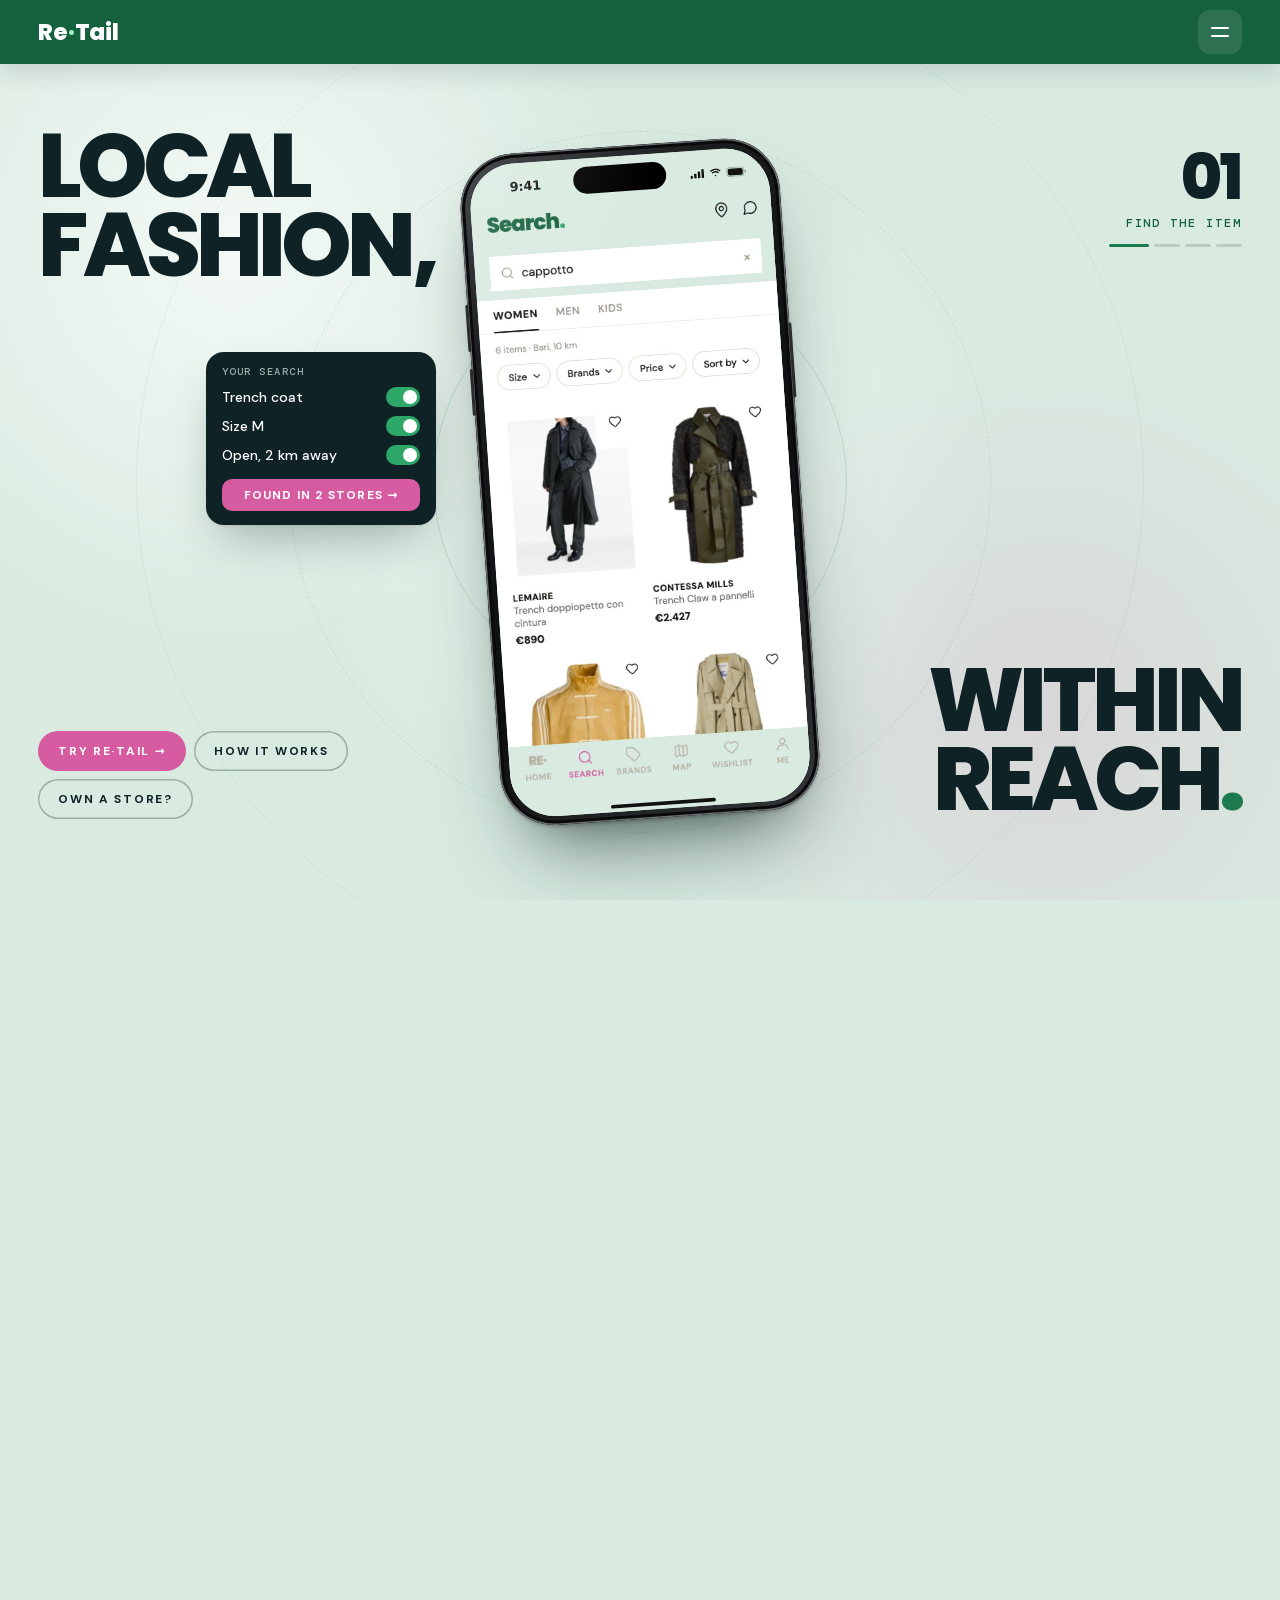
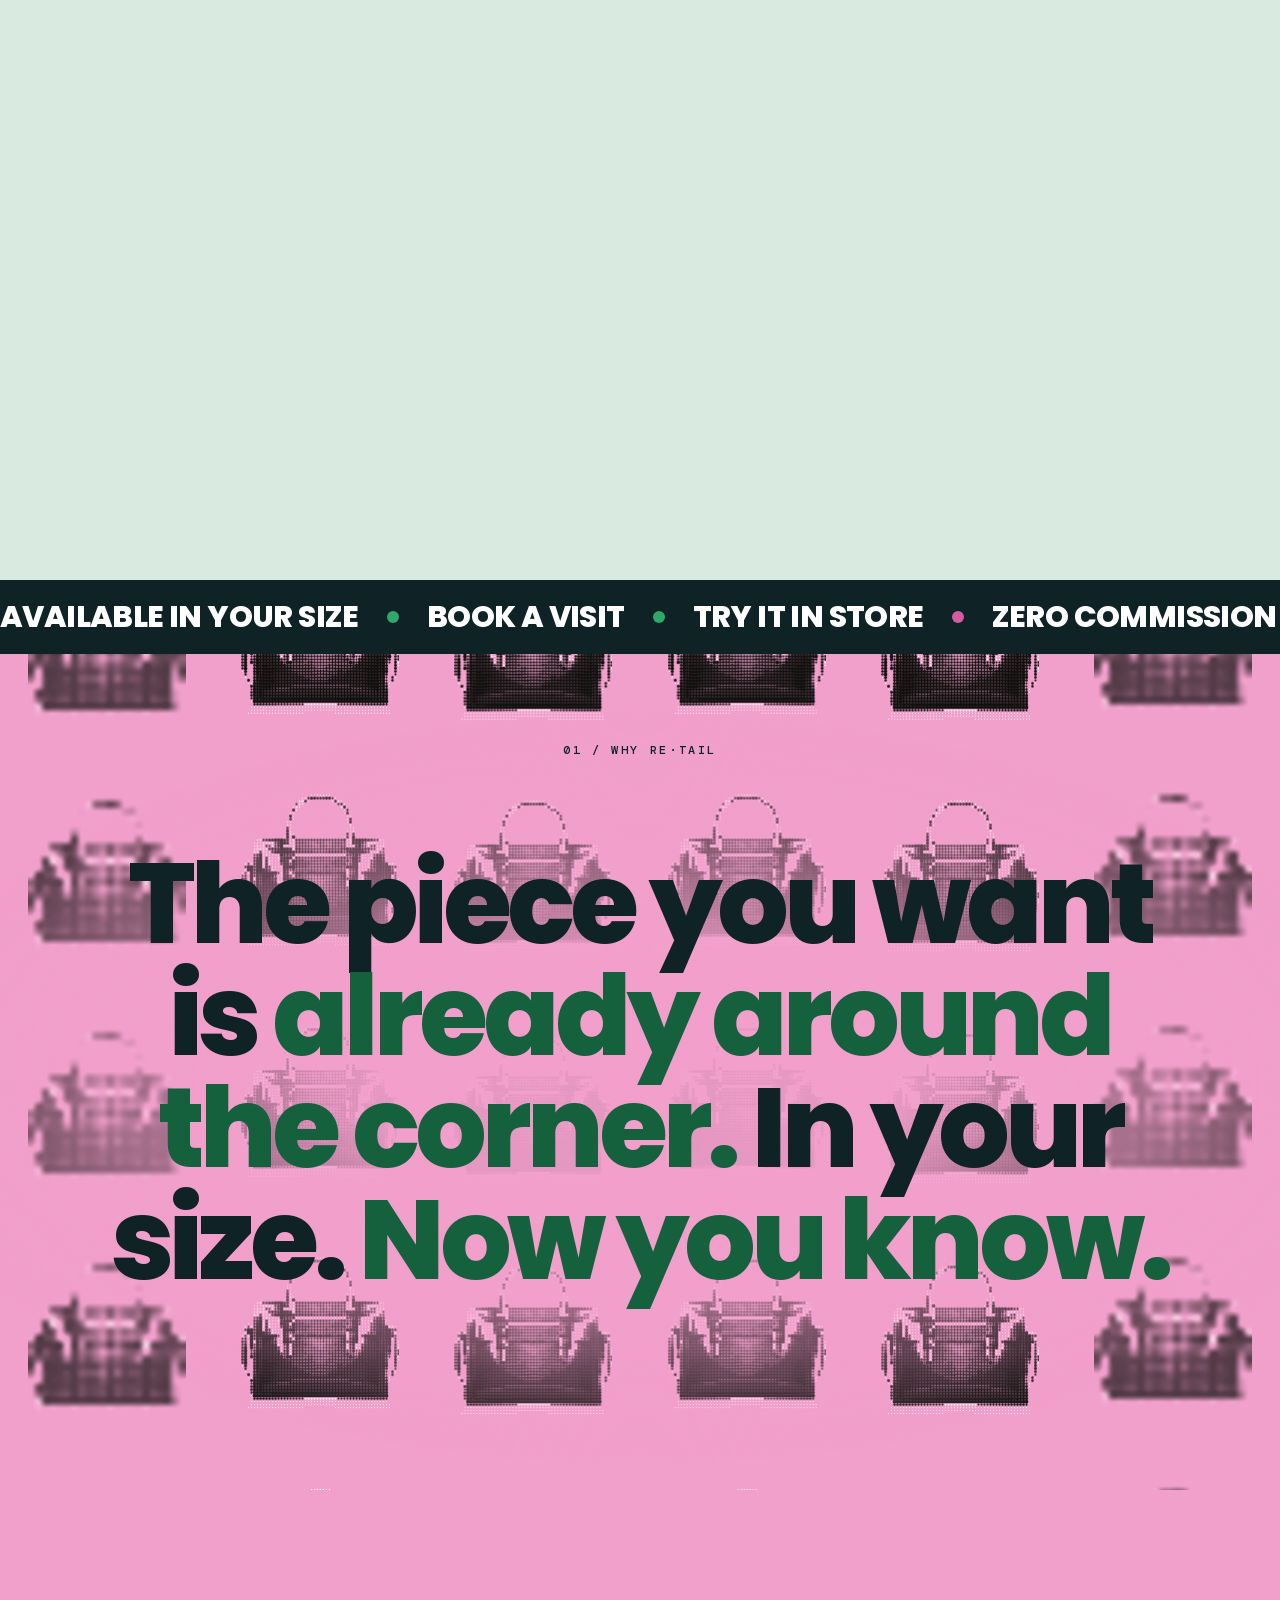
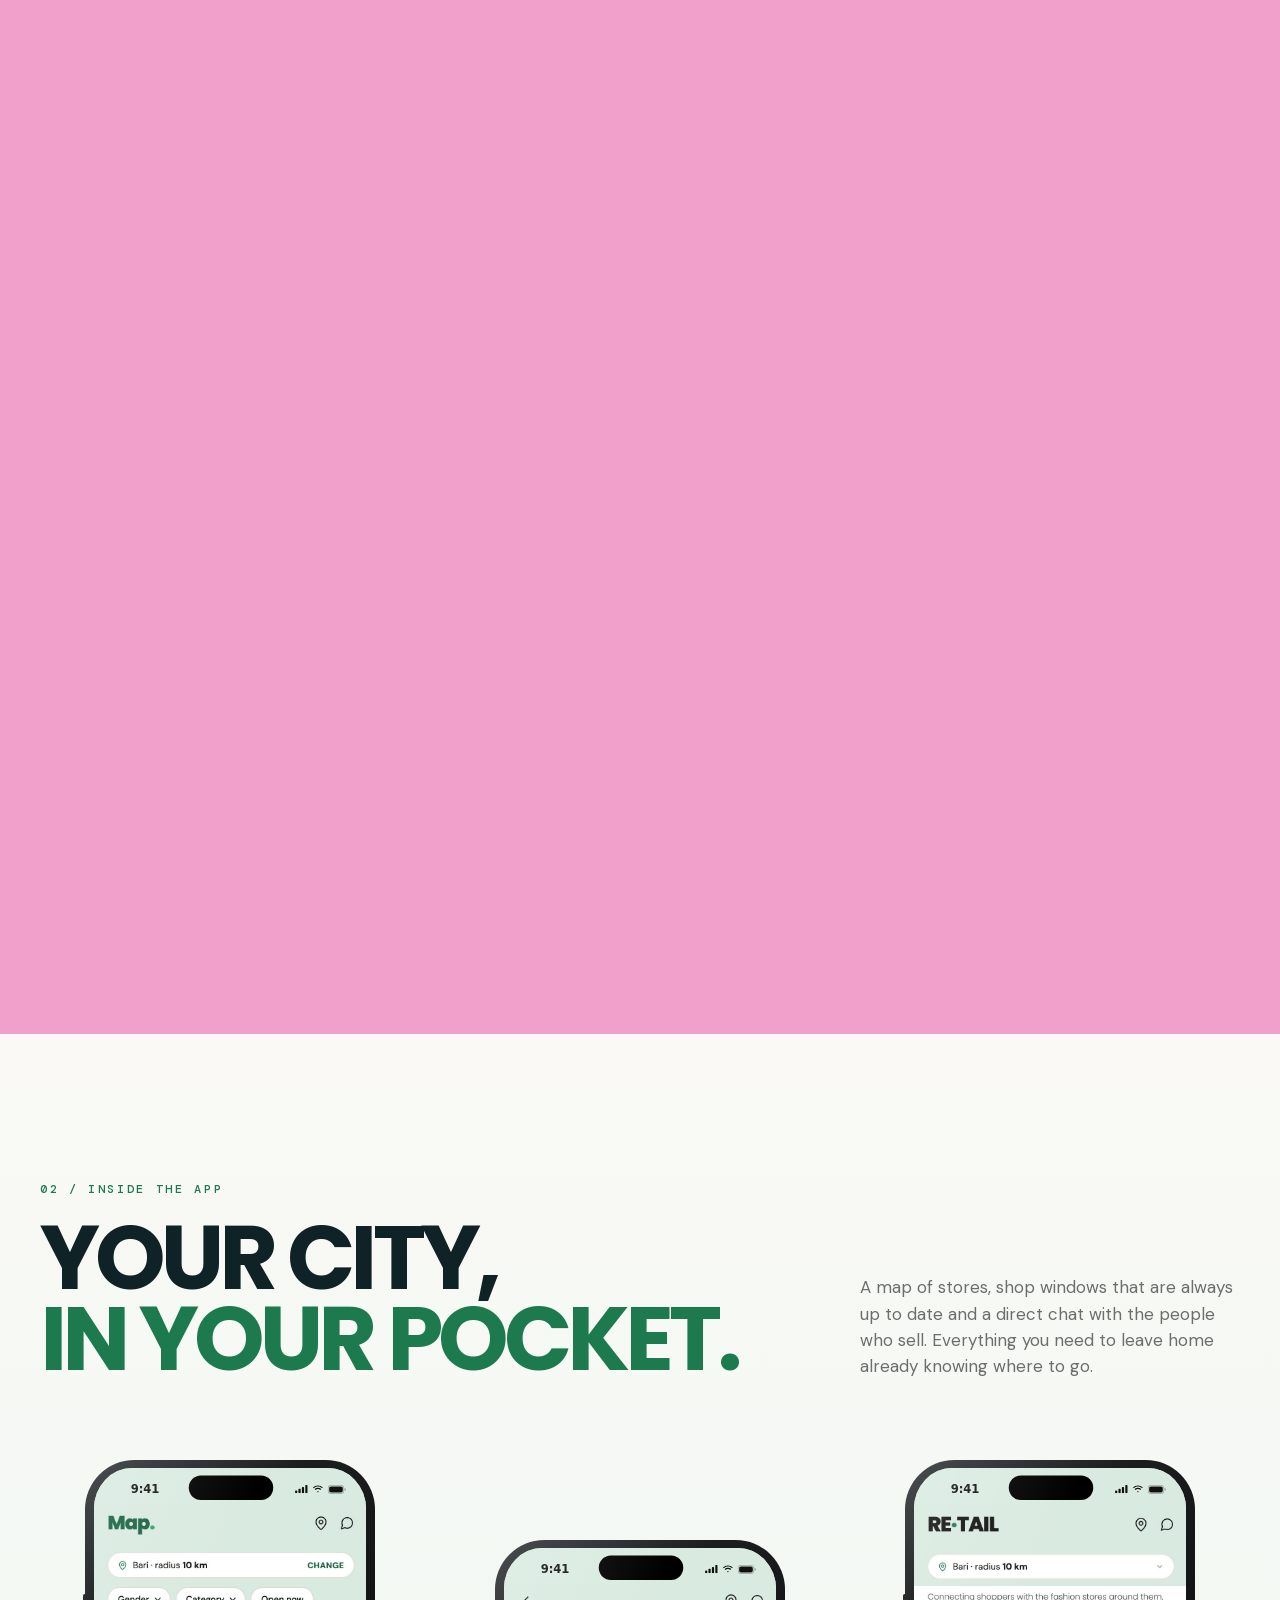
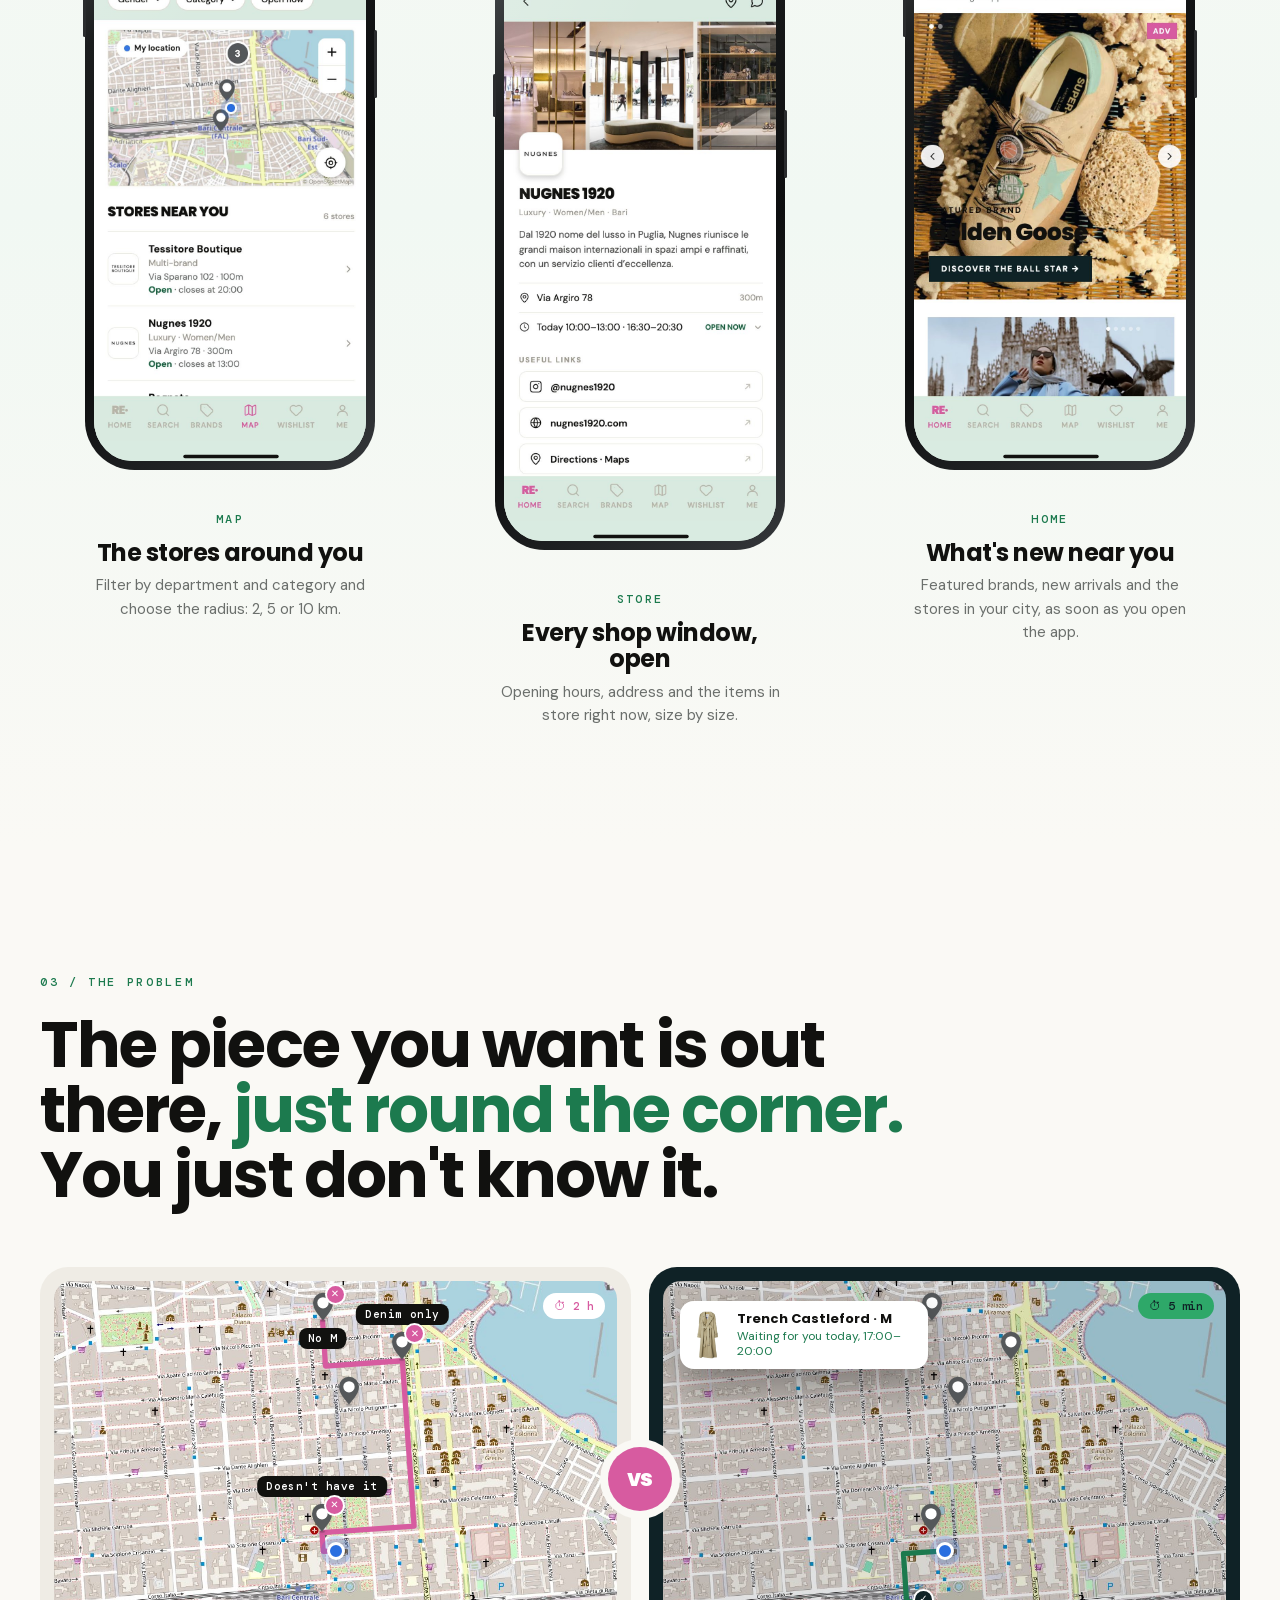
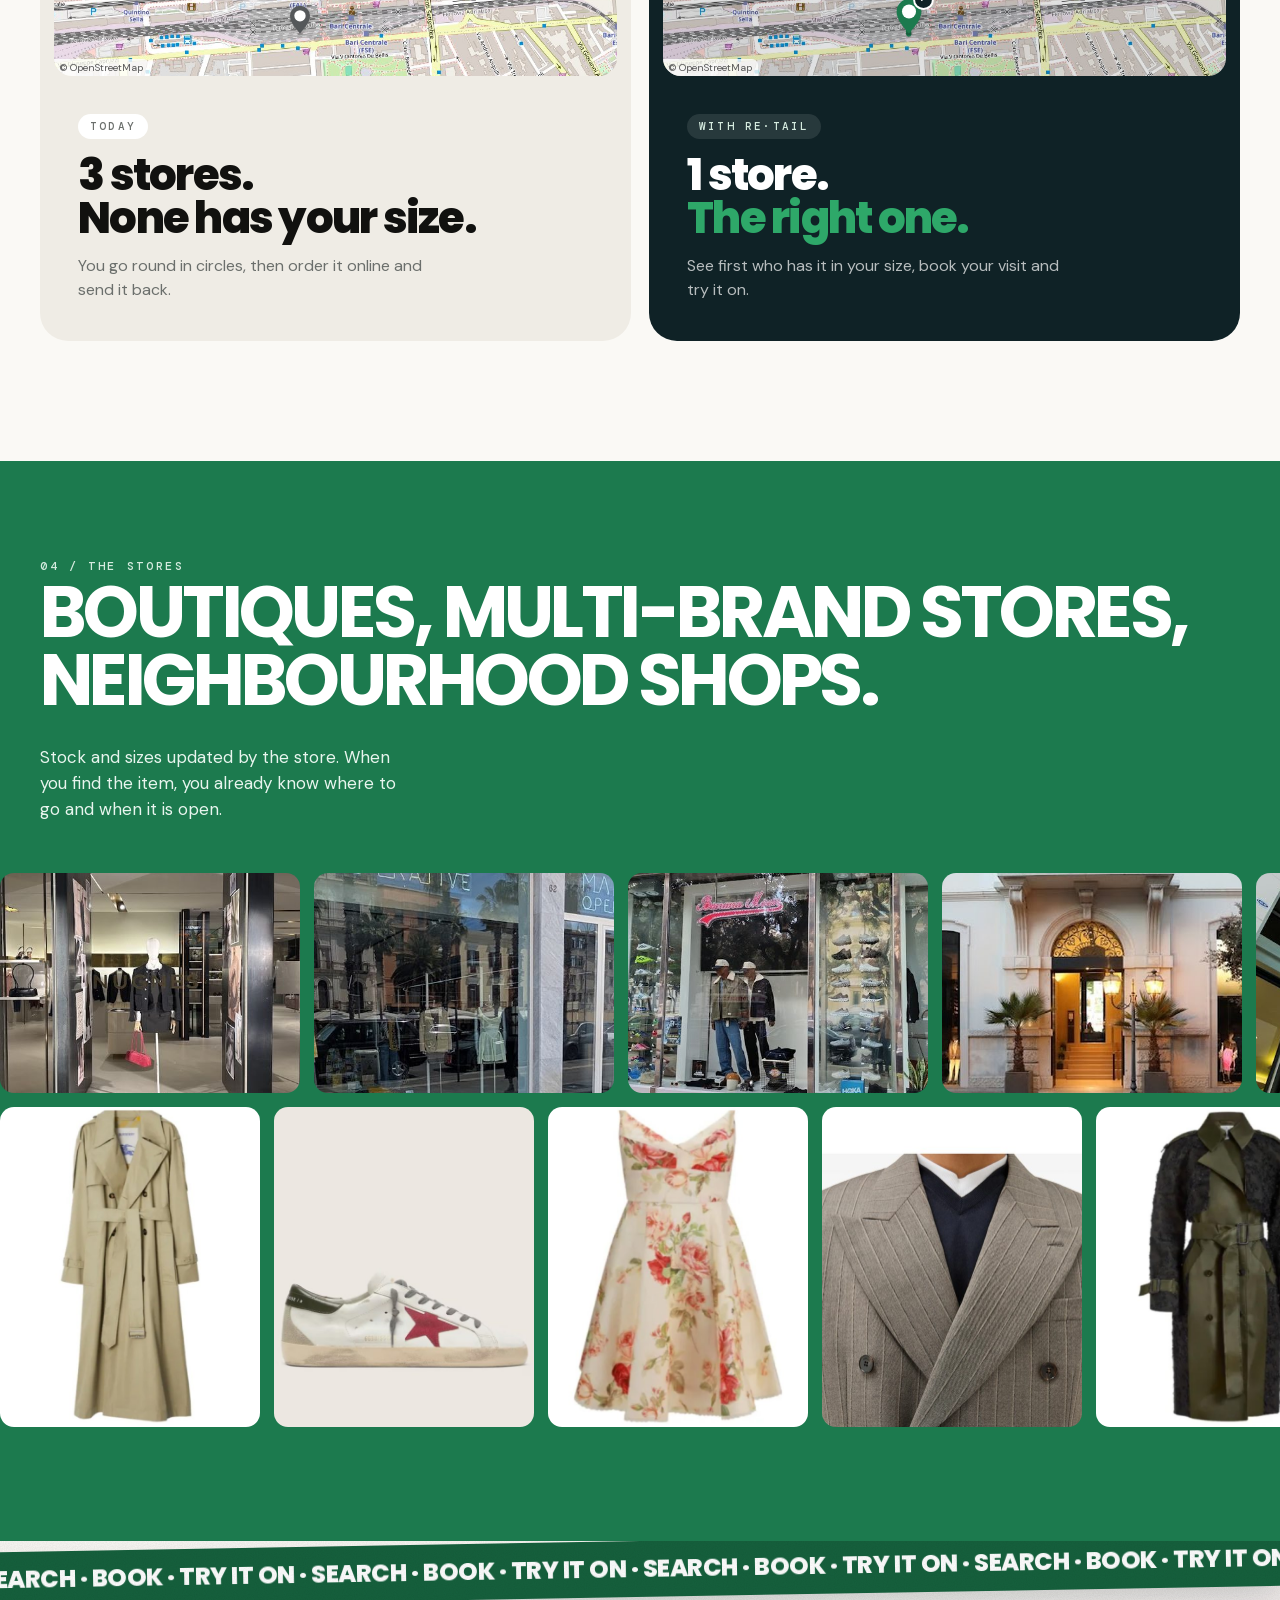
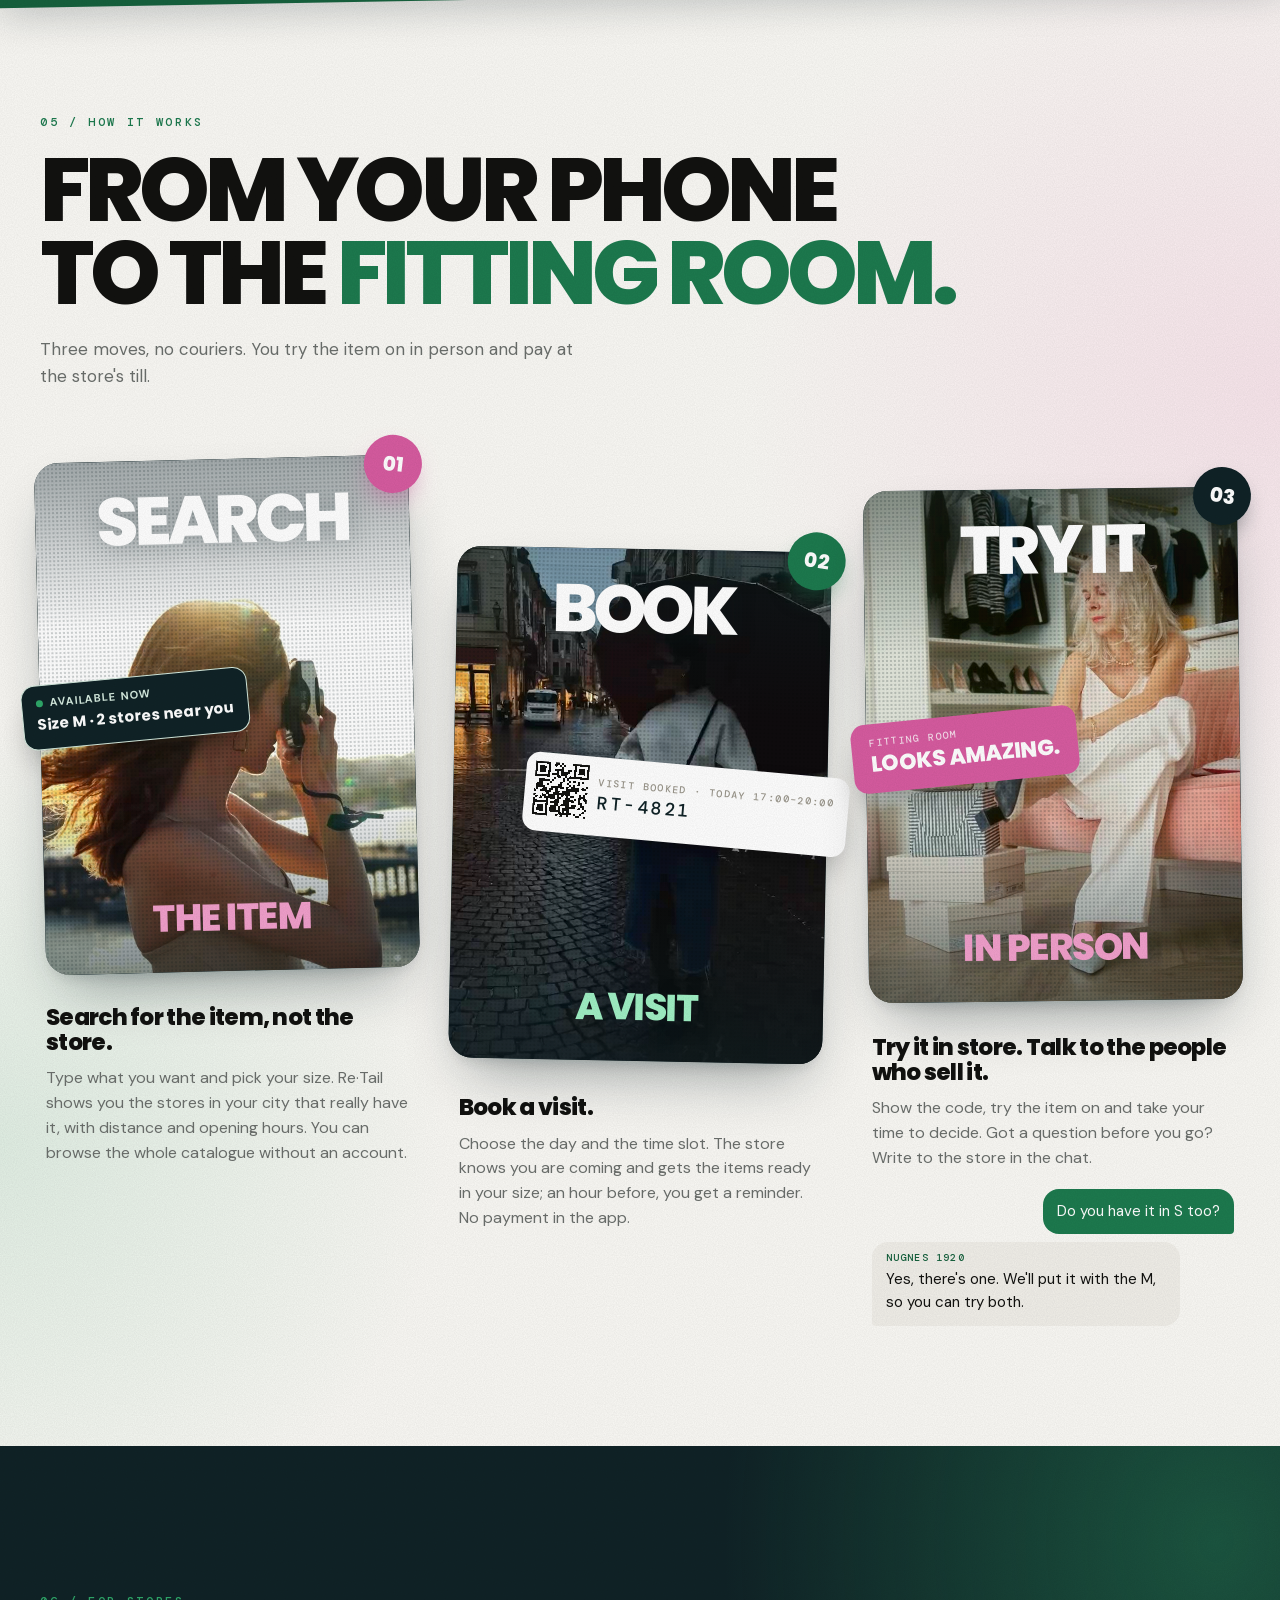
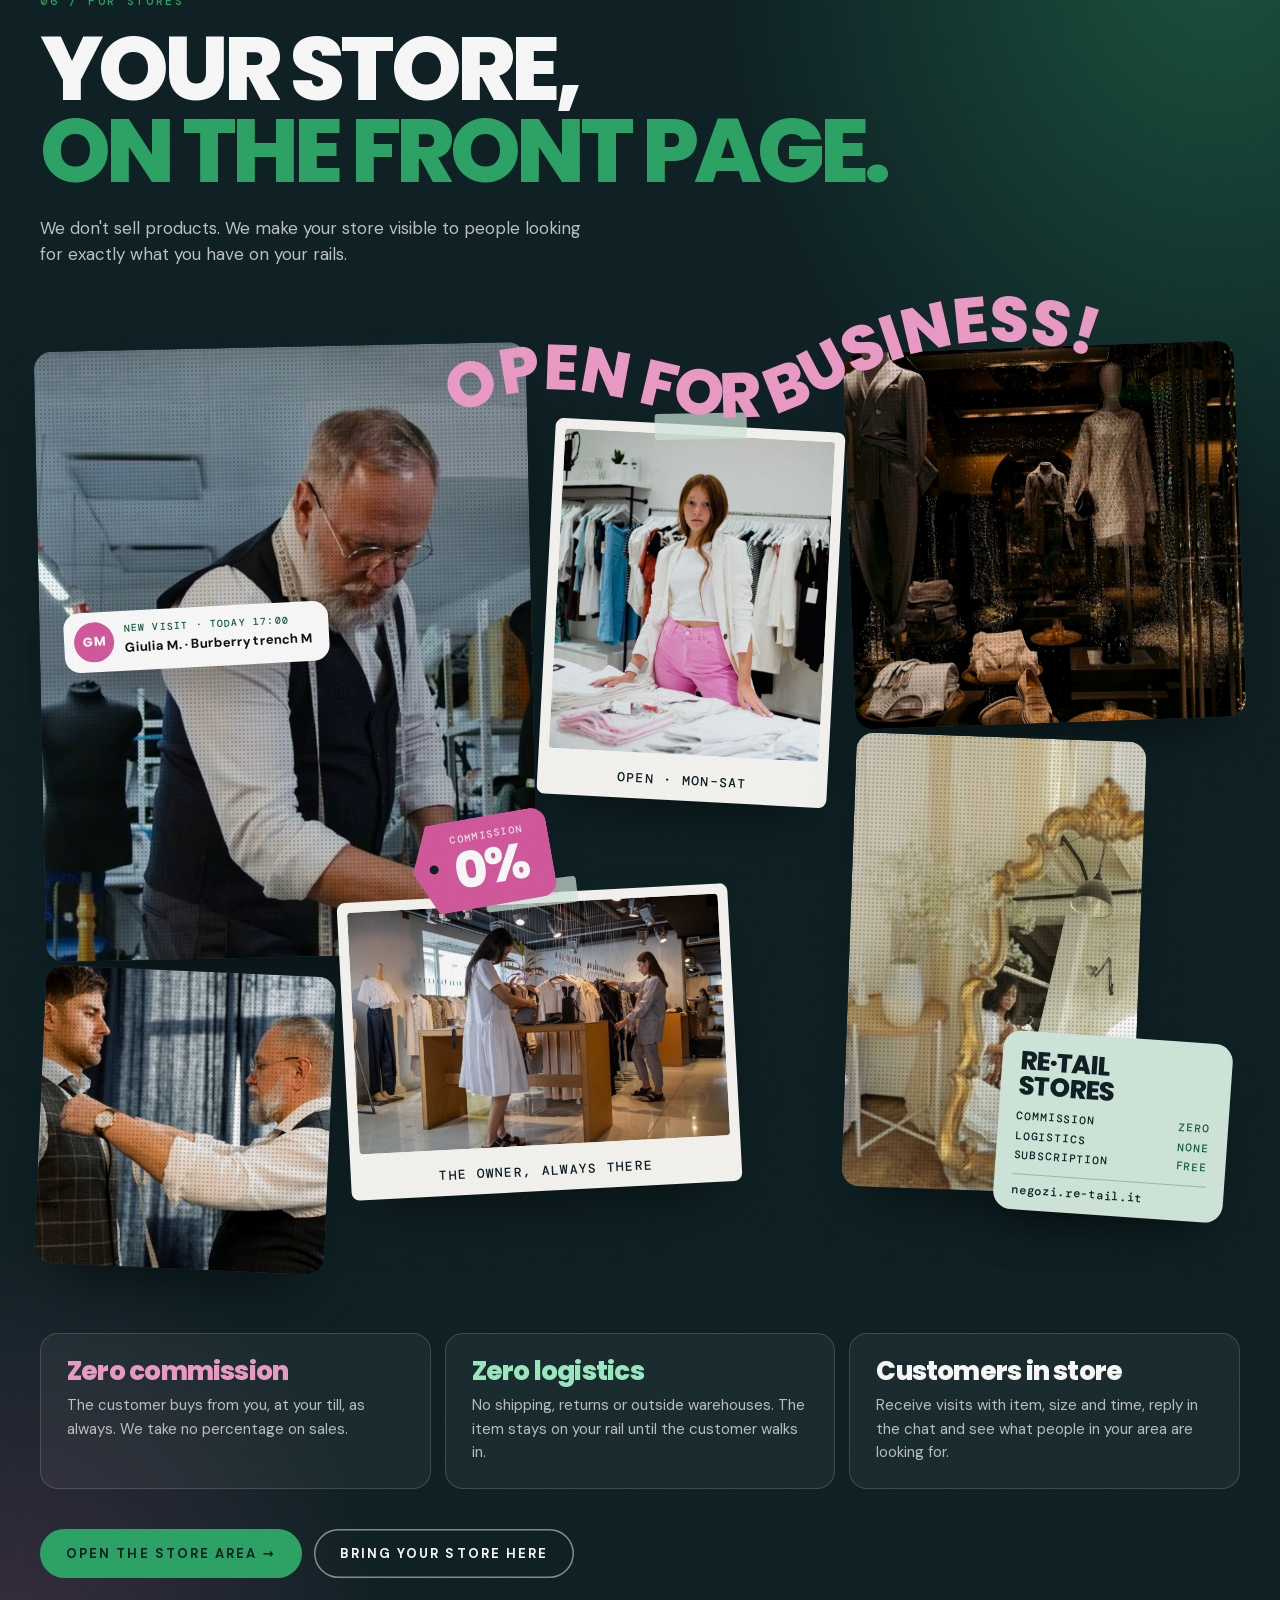
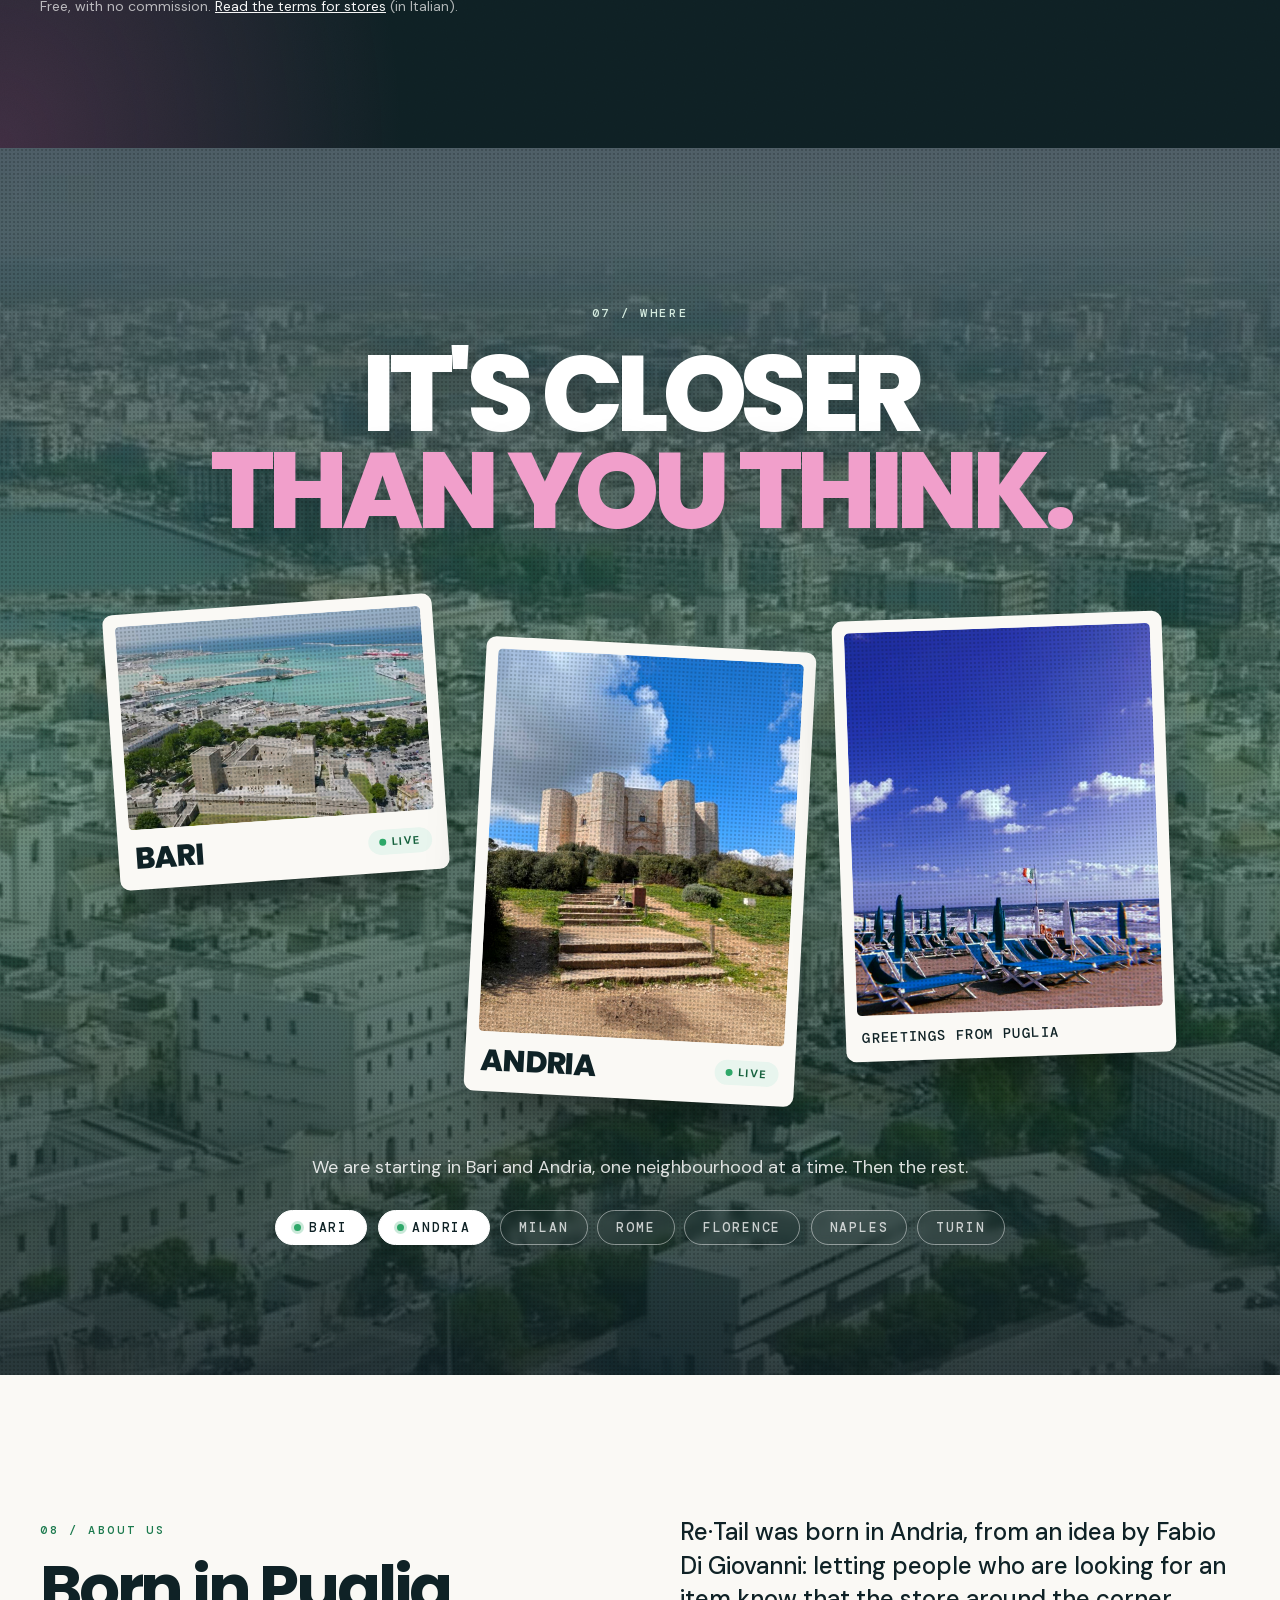
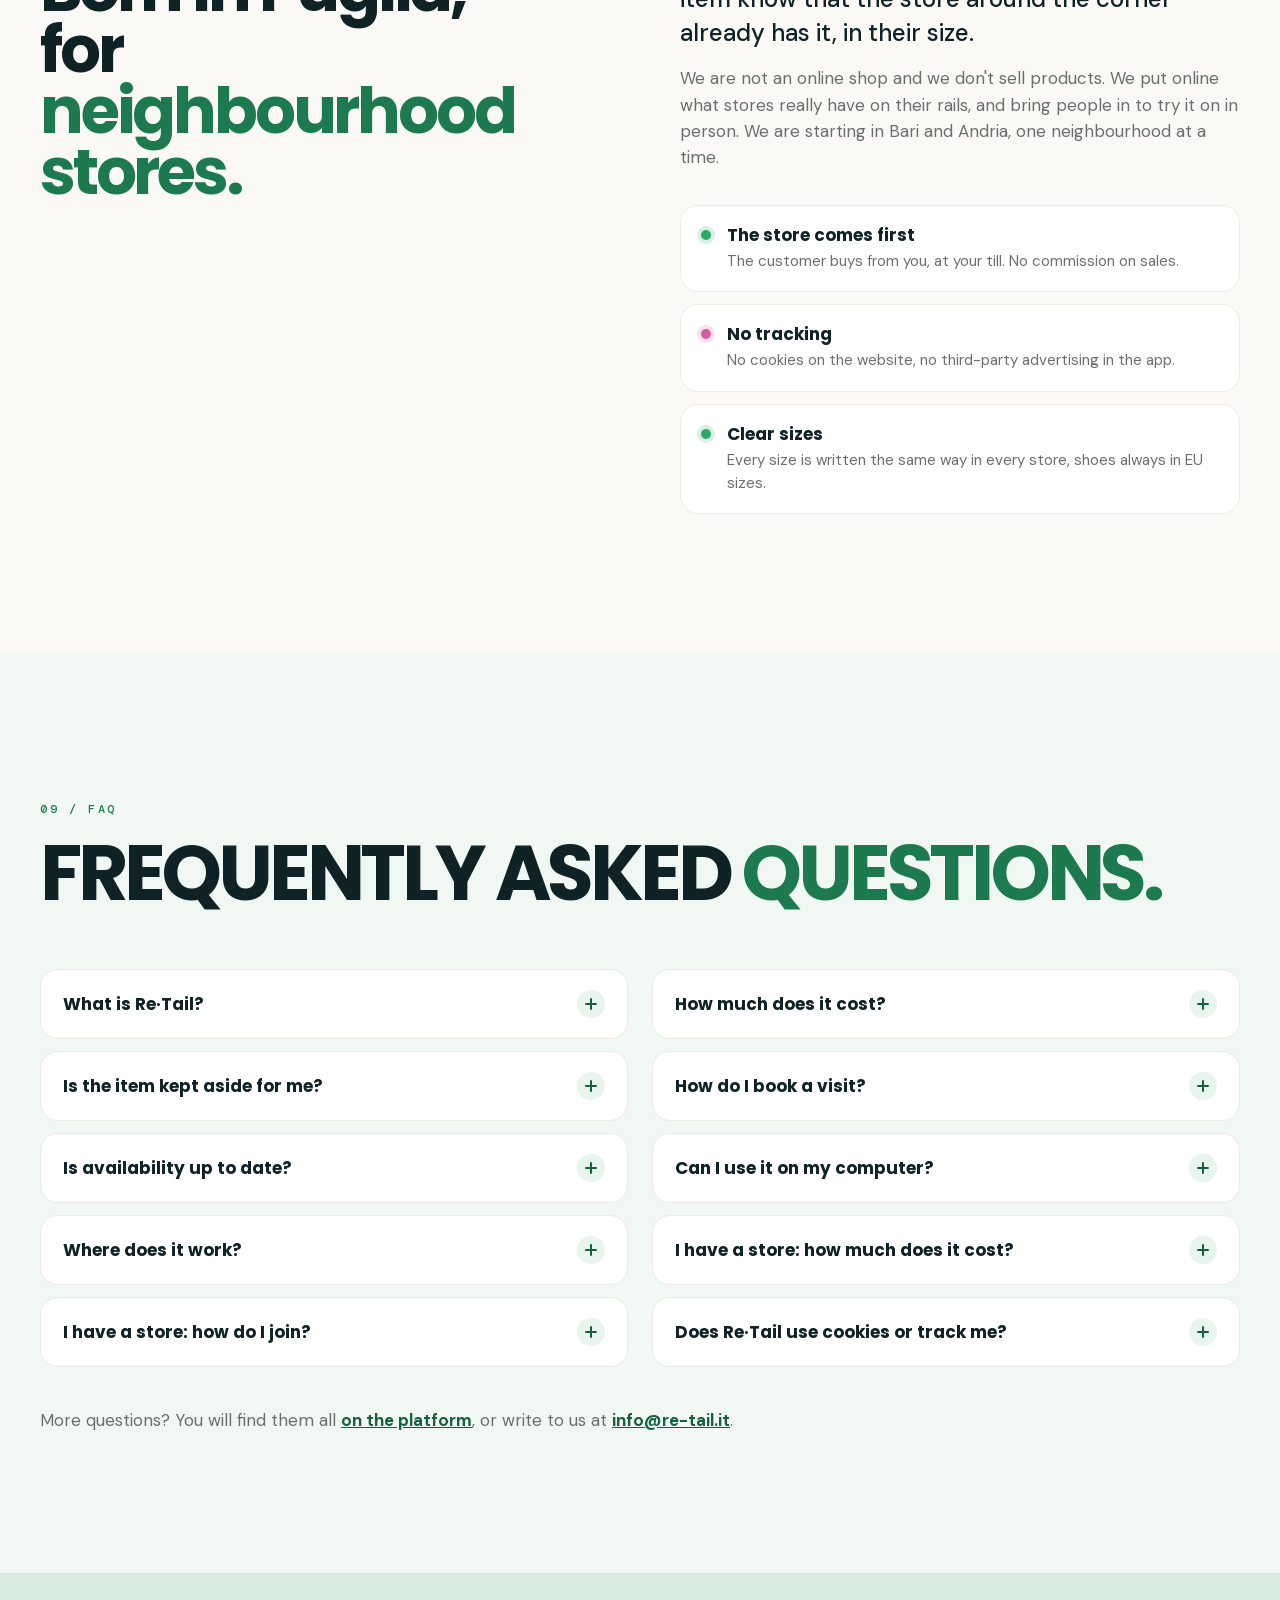
==== commit 32e307e1: "Nicer real media for How it works and the store collage; sign-in poster leads to the app home Co-Aut" ====
--- a/en/index.html
+++ b/en/index.html
@@ -237,11 +237,11 @@
     </div>
     <div class="board" aria-hidden="true">
       <figure class="cl c1 ht"><video src="../media/pop/sarto.mp4" poster="../media/pop/sarto.jpg" autoplay muted loop playsinline preload="metadata"></video></figure>
-      <figure class="cl c2 pol"><img src="../media/pop/bottega-porta.jpg" alt="" loading="lazy"><figcaption>Open · Mon–Sat</figcaption></figure>
-      <figure class="cl c3 ht"><img src="../media/pop/vintage.jpg" alt="" loading="lazy"></figure>
+      <figure class="cl c2 pol"><img src="../media/pop/stilista.jpg" alt="" loading="lazy"><figcaption>Open · Mon–Sat</figcaption></figure>
+      <figure class="cl c3 ht"><img src="../media/pop/boutique-sera.jpg" alt="" loading="lazy"></figure>
       <figure class="cl c4 ht"><video src="../media/pop/prova.mp4" poster="../media/pop/prova.jpg" autoplay muted loop playsinline preload="metadata"></video></figure>
-      <figure class="cl c5 pol"><img src="../media/pop/titolare.jpg" alt="" loading="lazy"><figcaption>The owner, always there</figcaption></figure>
-      <figure class="cl c6 ht"><img src="../media/pop/bottegaio.jpg" alt="" loading="lazy"></figure>
+      <figure class="cl c5 pol"><img src="../media/pop/in-boutique.jpg" alt="" loading="lazy"><figcaption>The owner, always there</figcaption></figure>
+      <figure class="cl c6 ht"><img src="../media/pop/sarto-prova.jpg" alt="" loading="lazy"></figure>
       <figure class="cl c7 shot"><img src="../media/screens/partner.jpg" alt="" loading="lazy"></figure>
       <svg class="wavy" viewBox="0 0 700 200"><path id="wv" d="M10 140 C 140 60, 250 190, 370 120 S 600 50, 690 100" fill="none"/><text><textPath href="#wv" textLength="660" lengthAdjust="spacing">Open for business!</textPath></text></svg>
       <div class="pricetag"><small>Commission</small><b>0%</b></div>
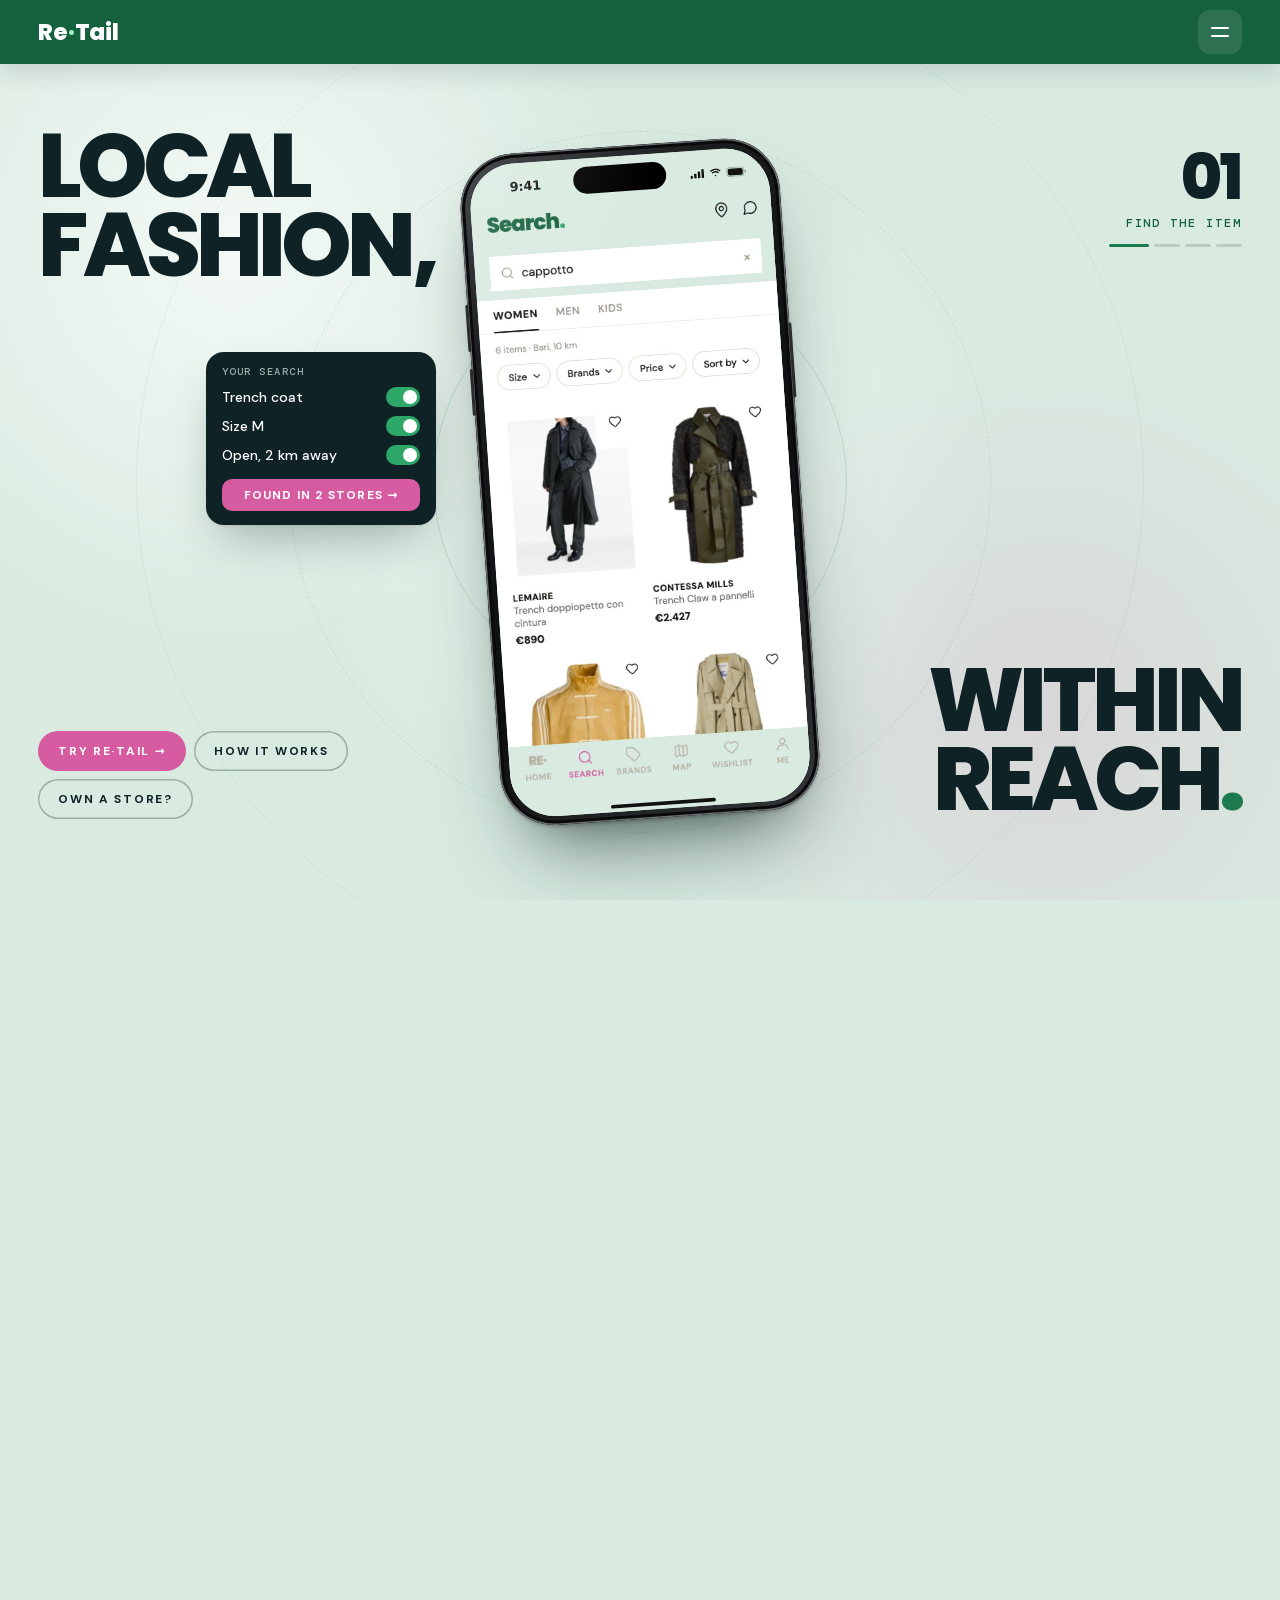
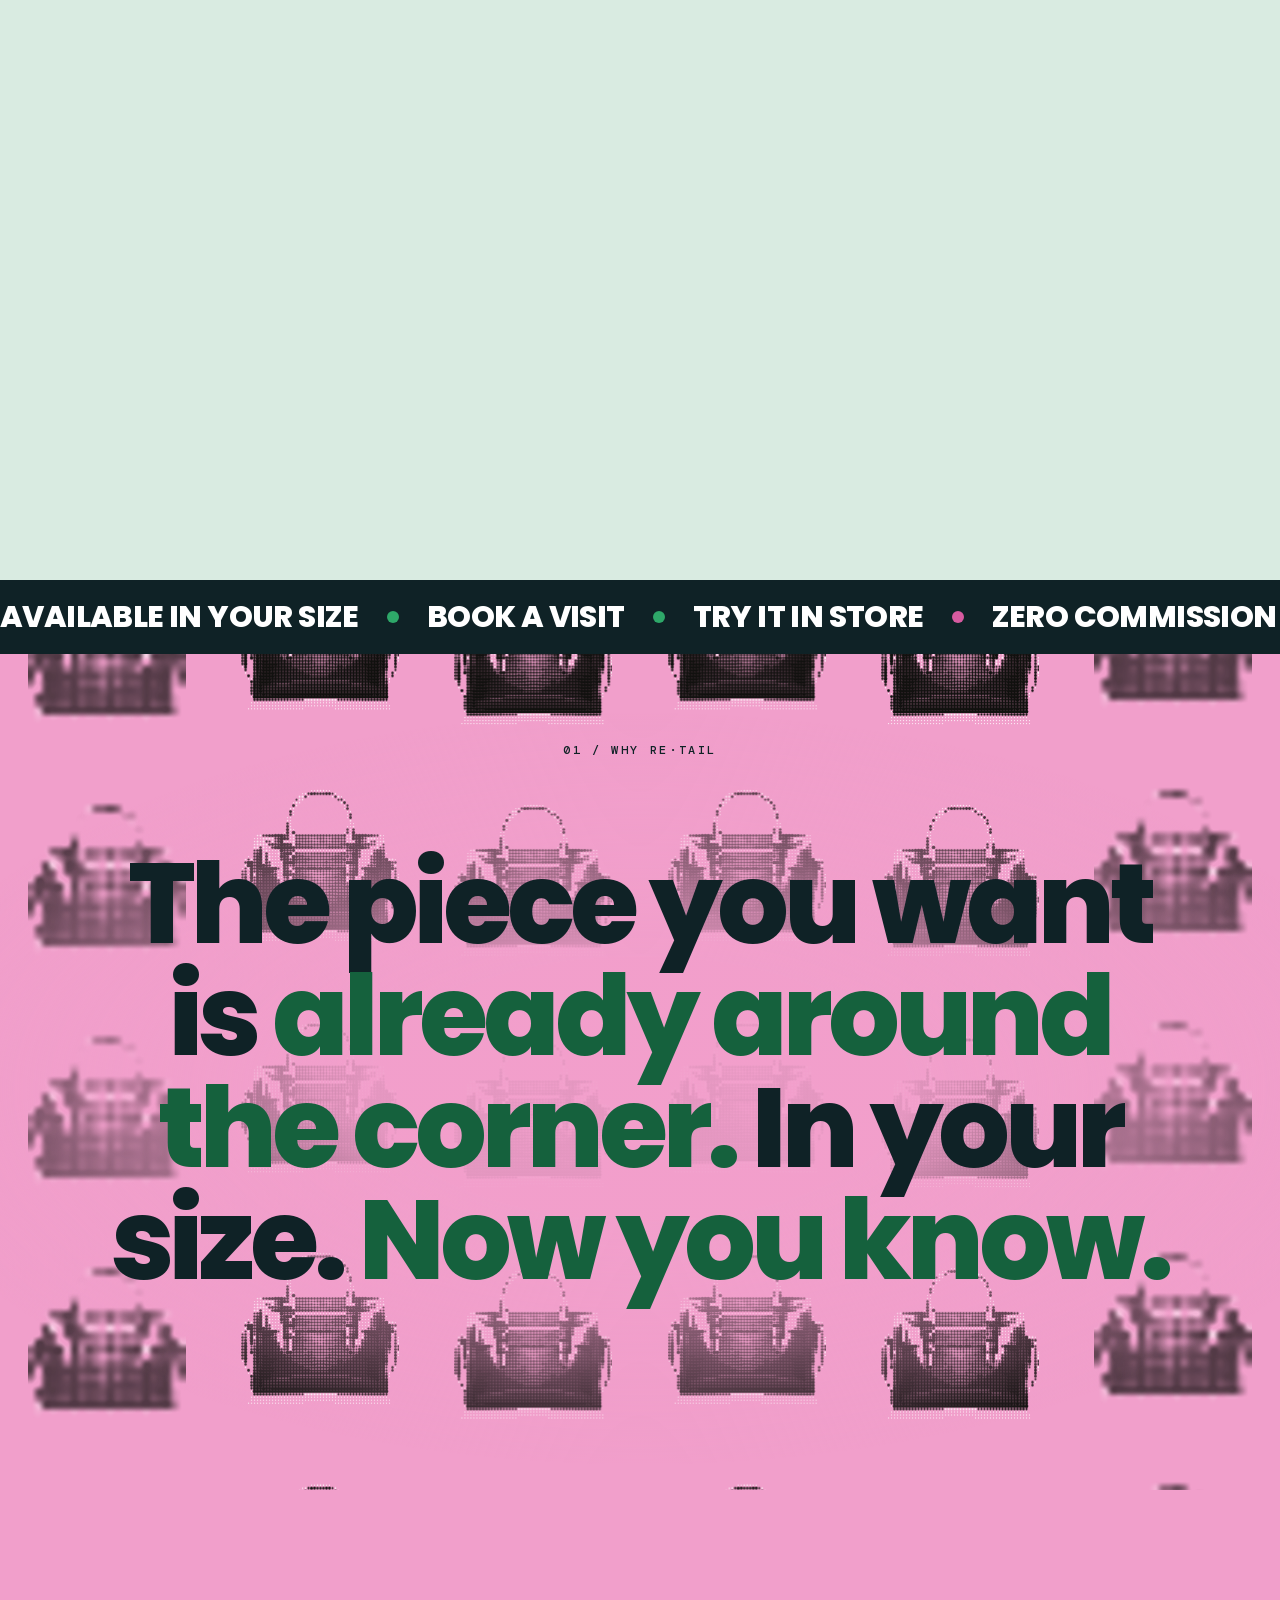
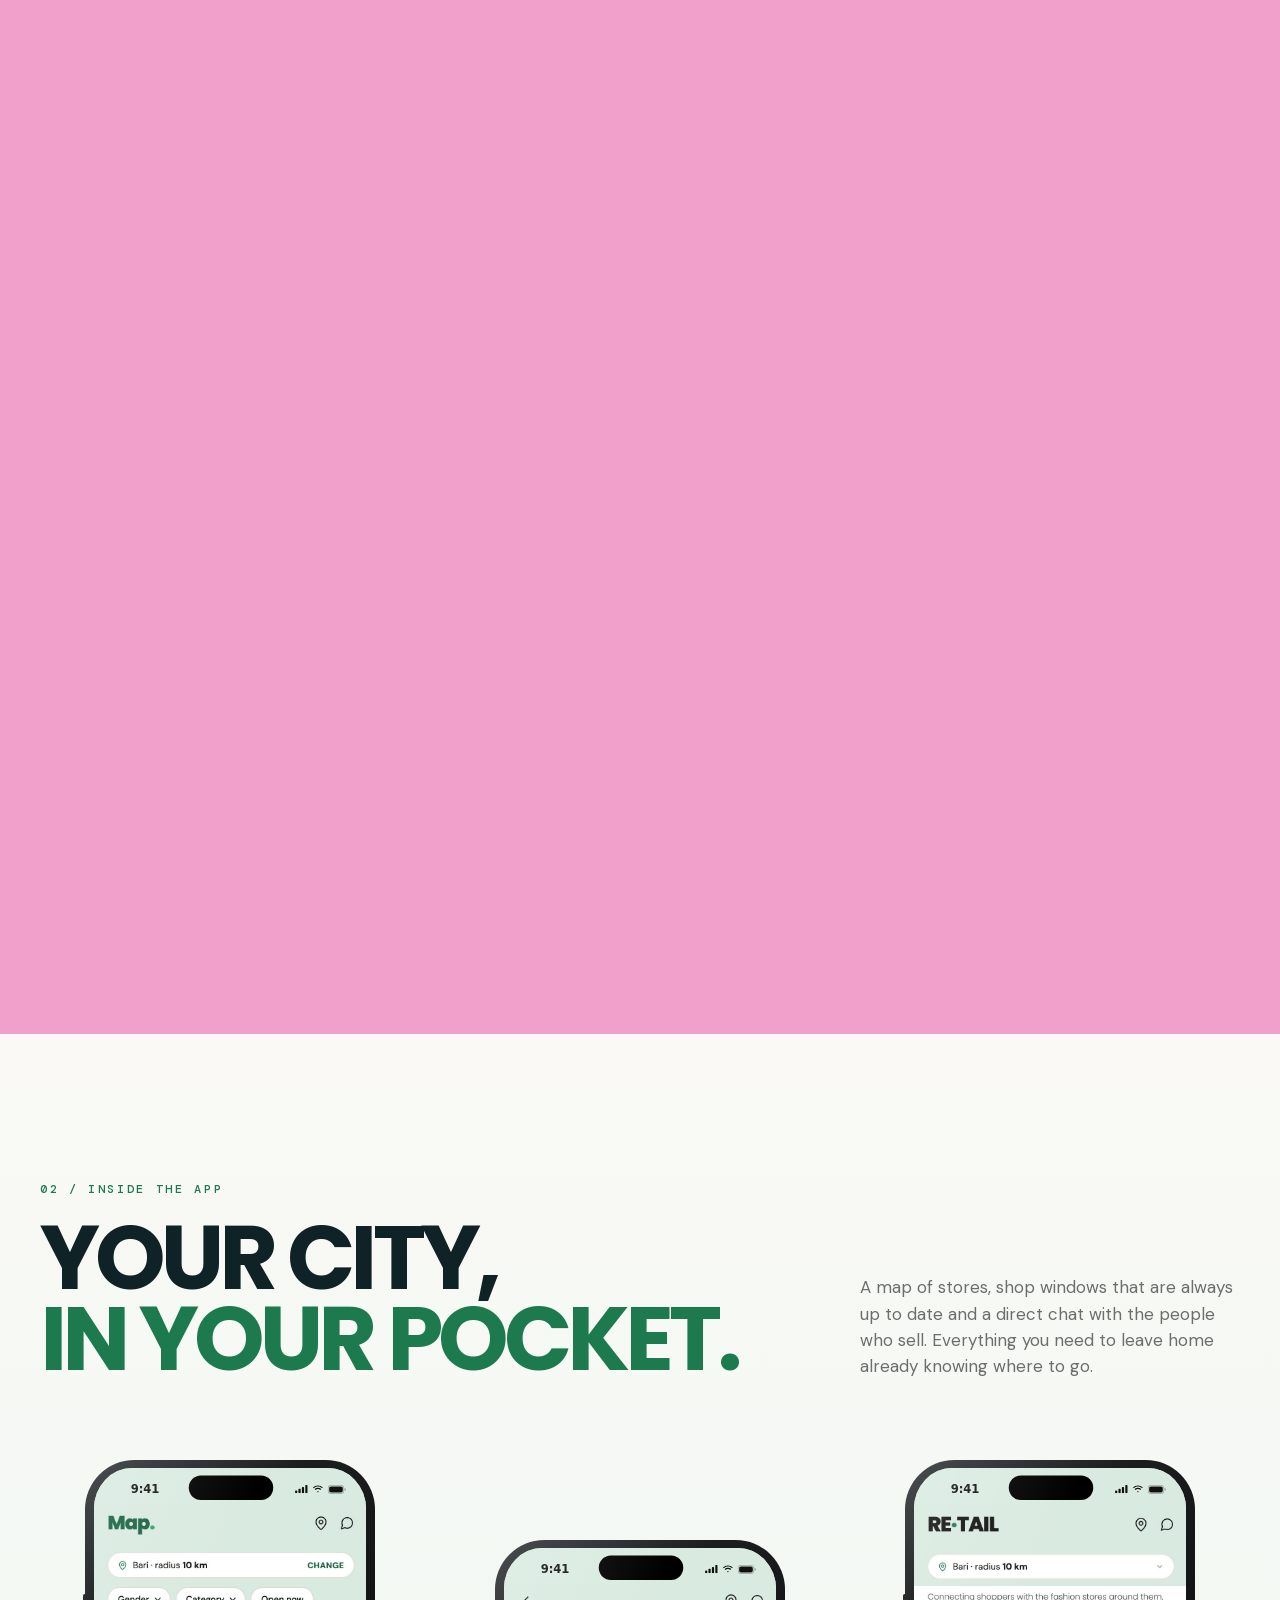
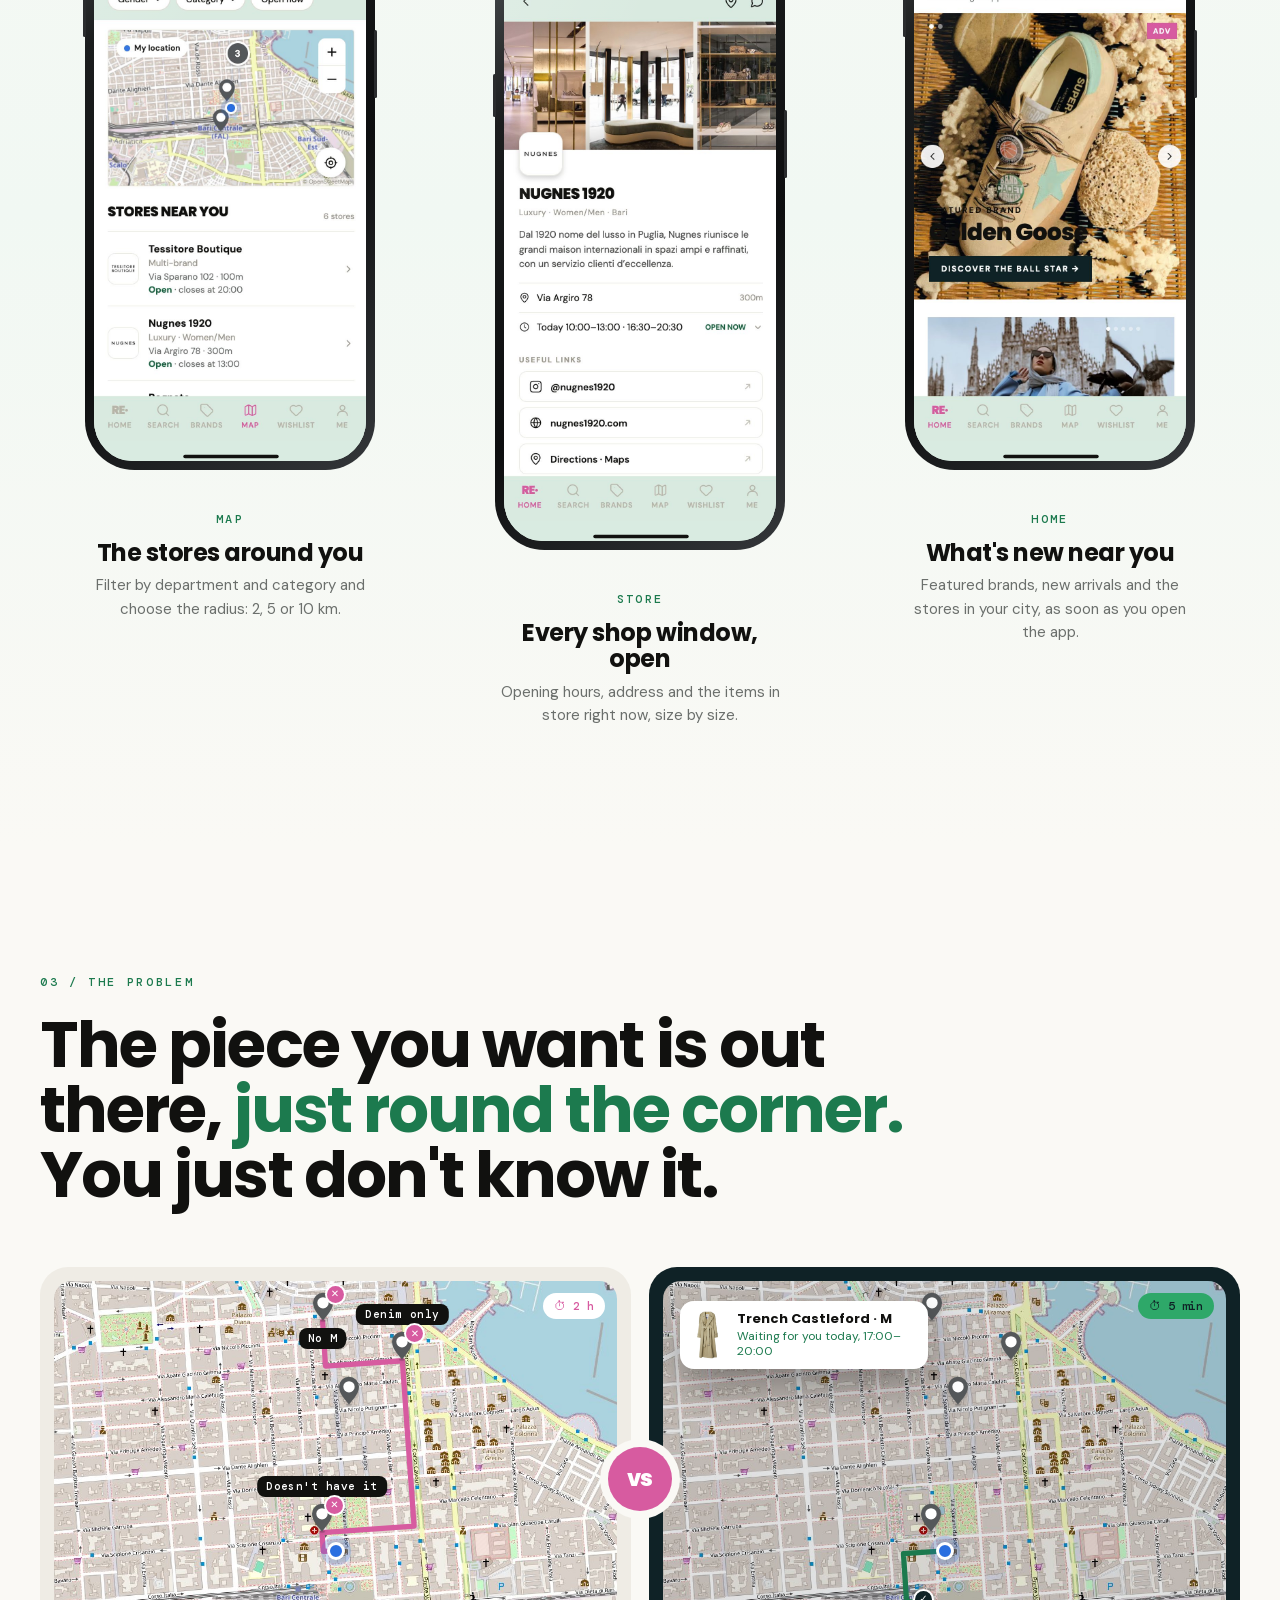
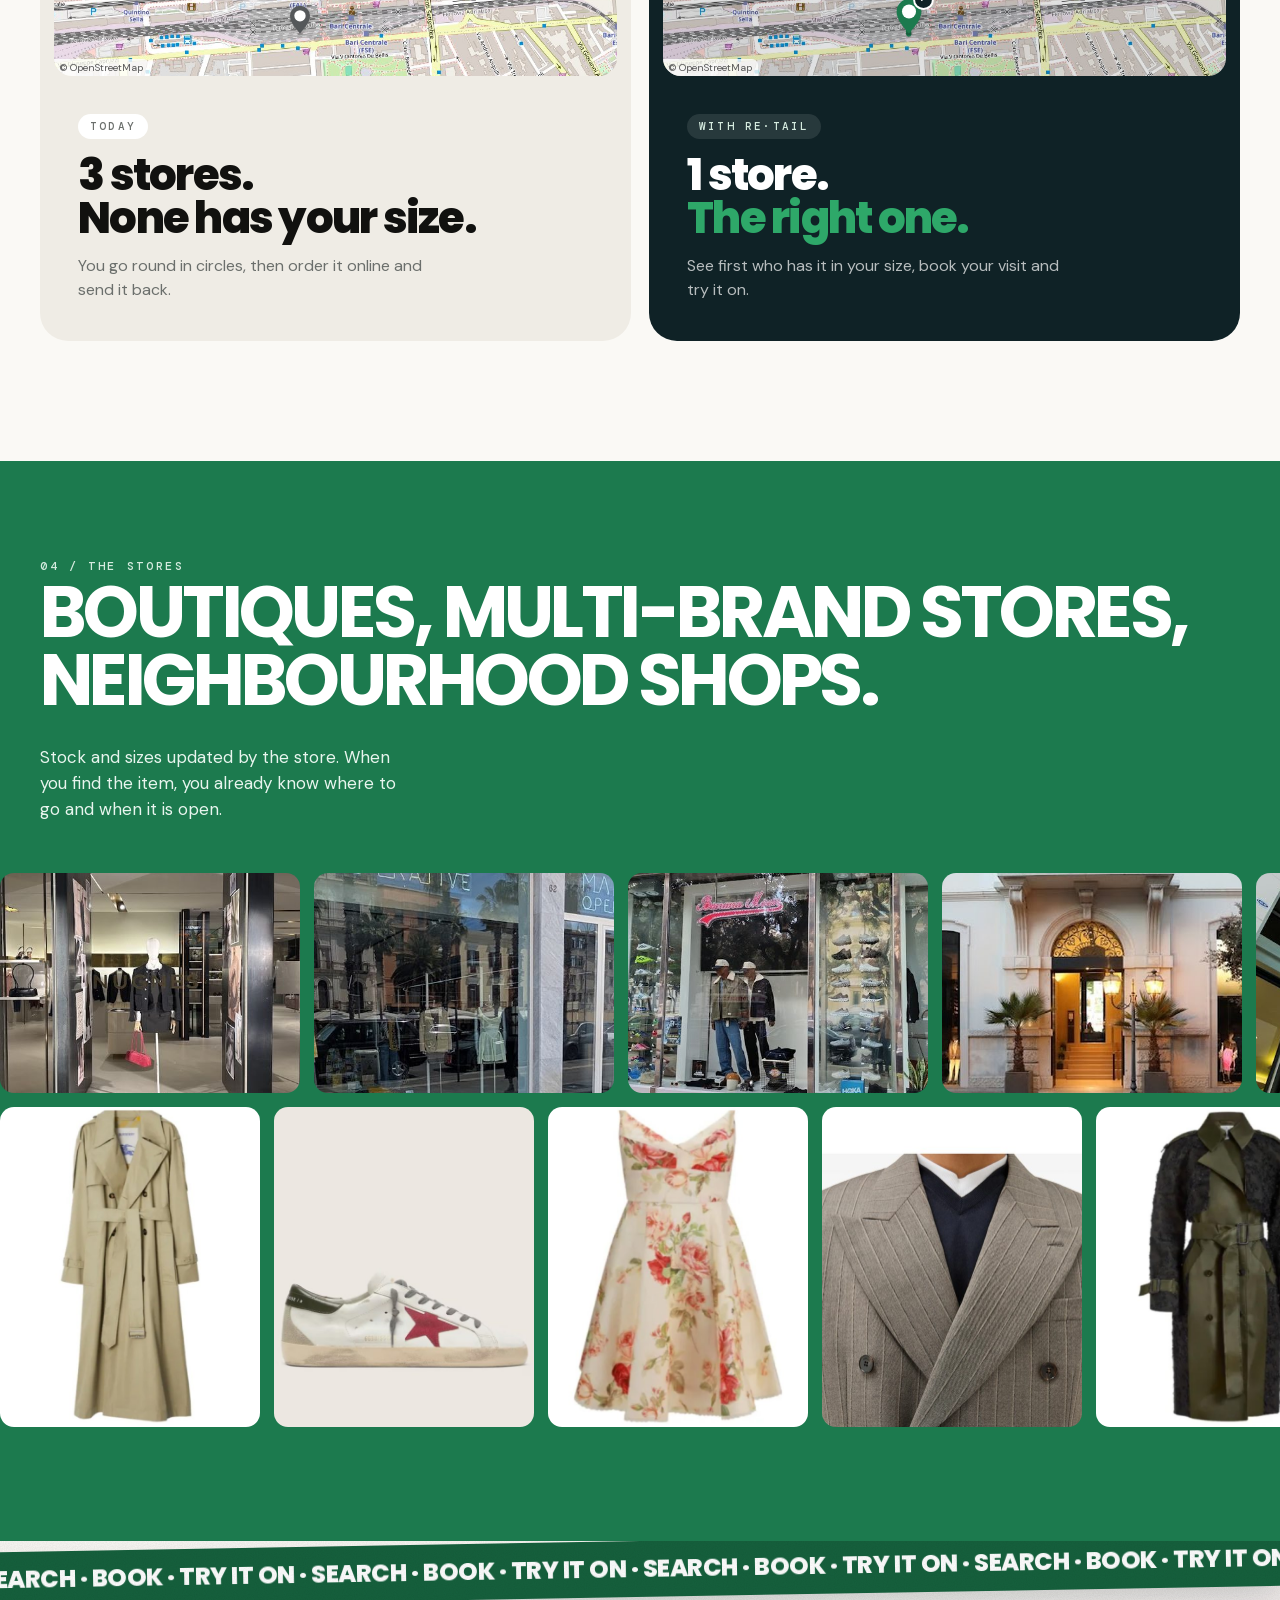
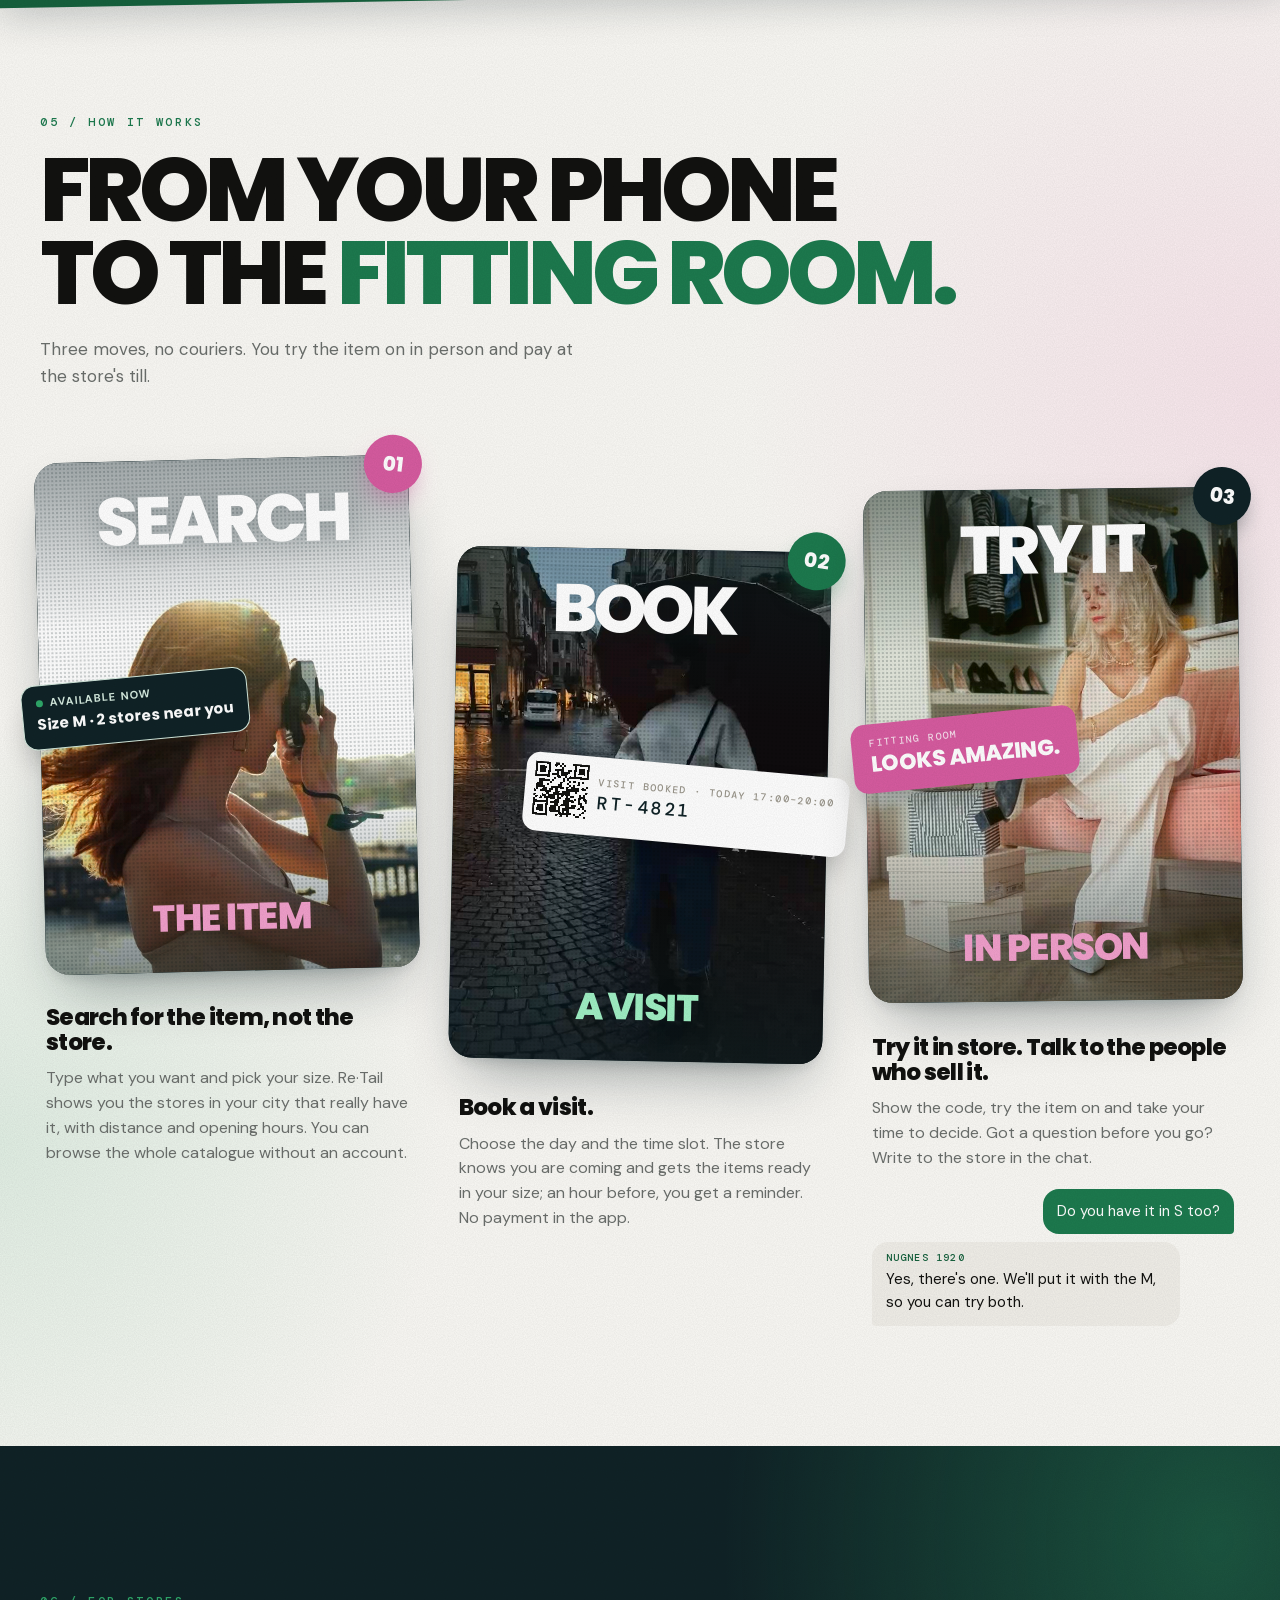
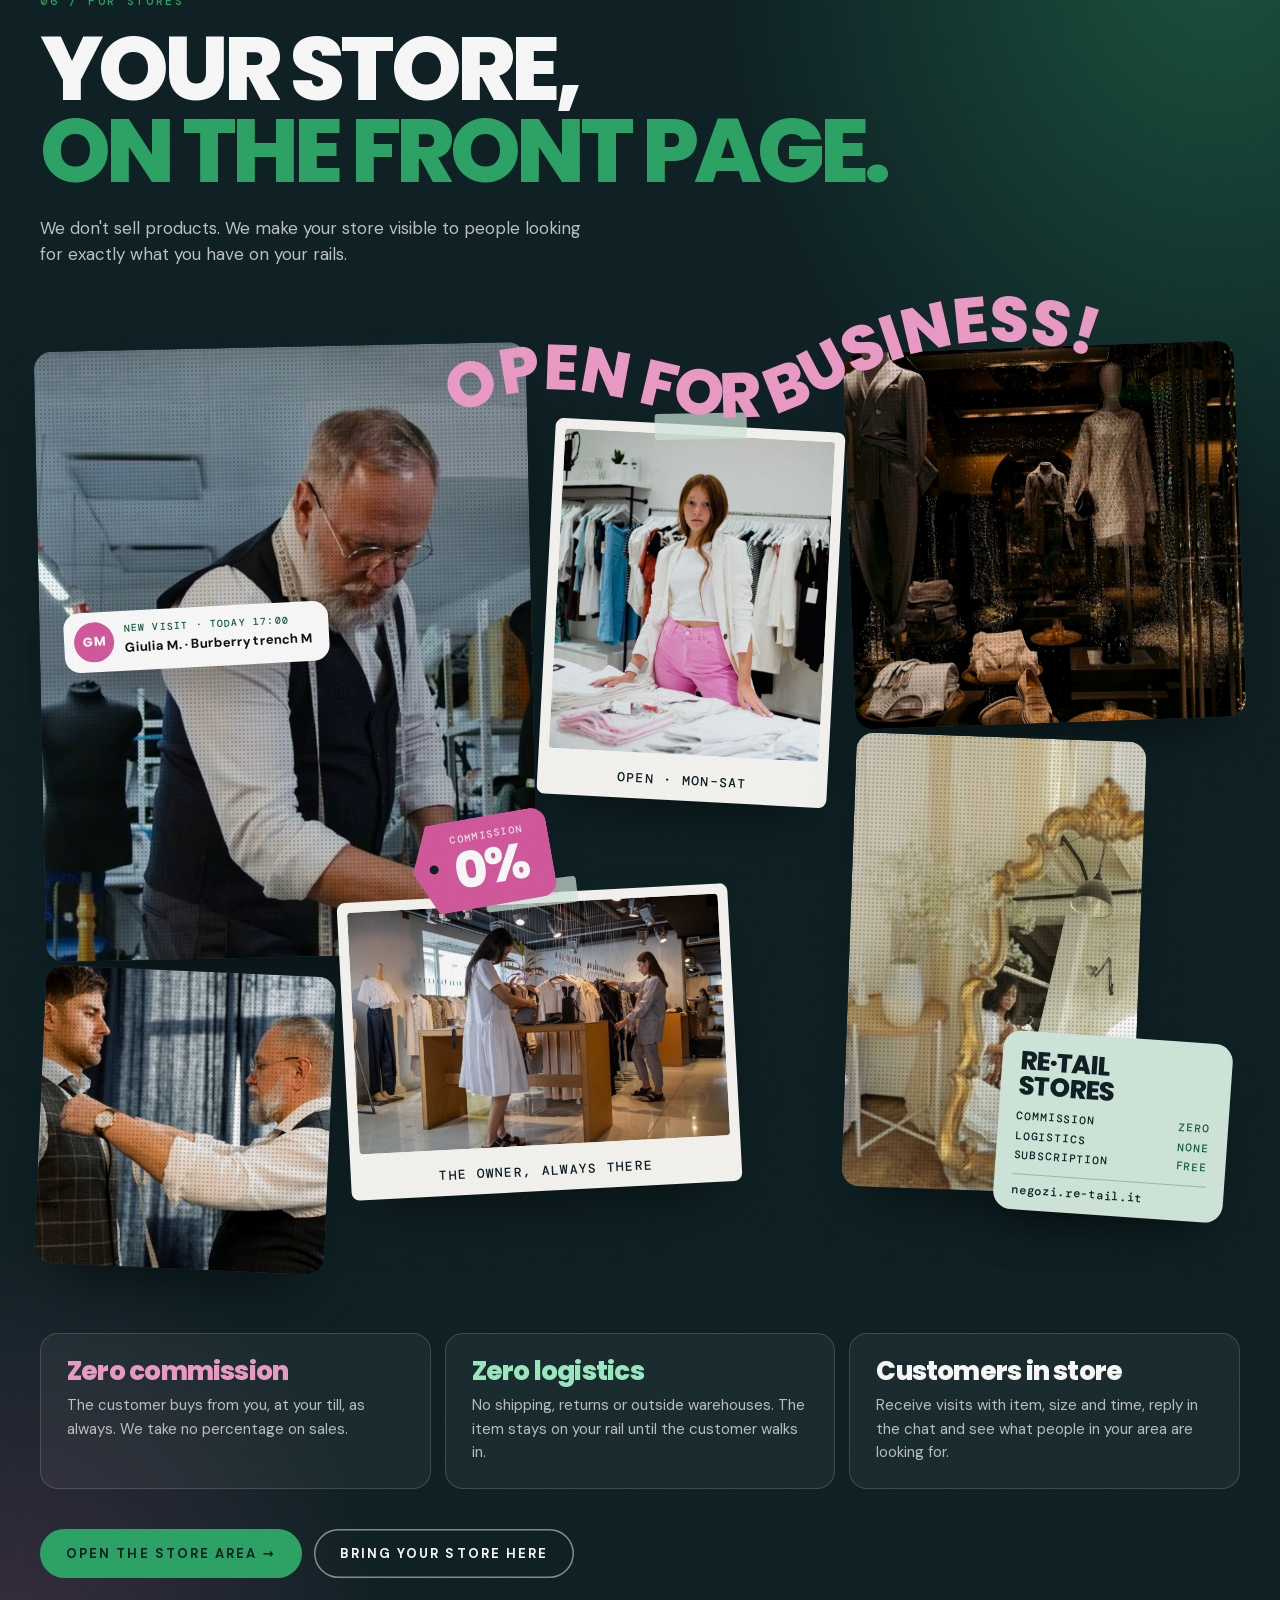
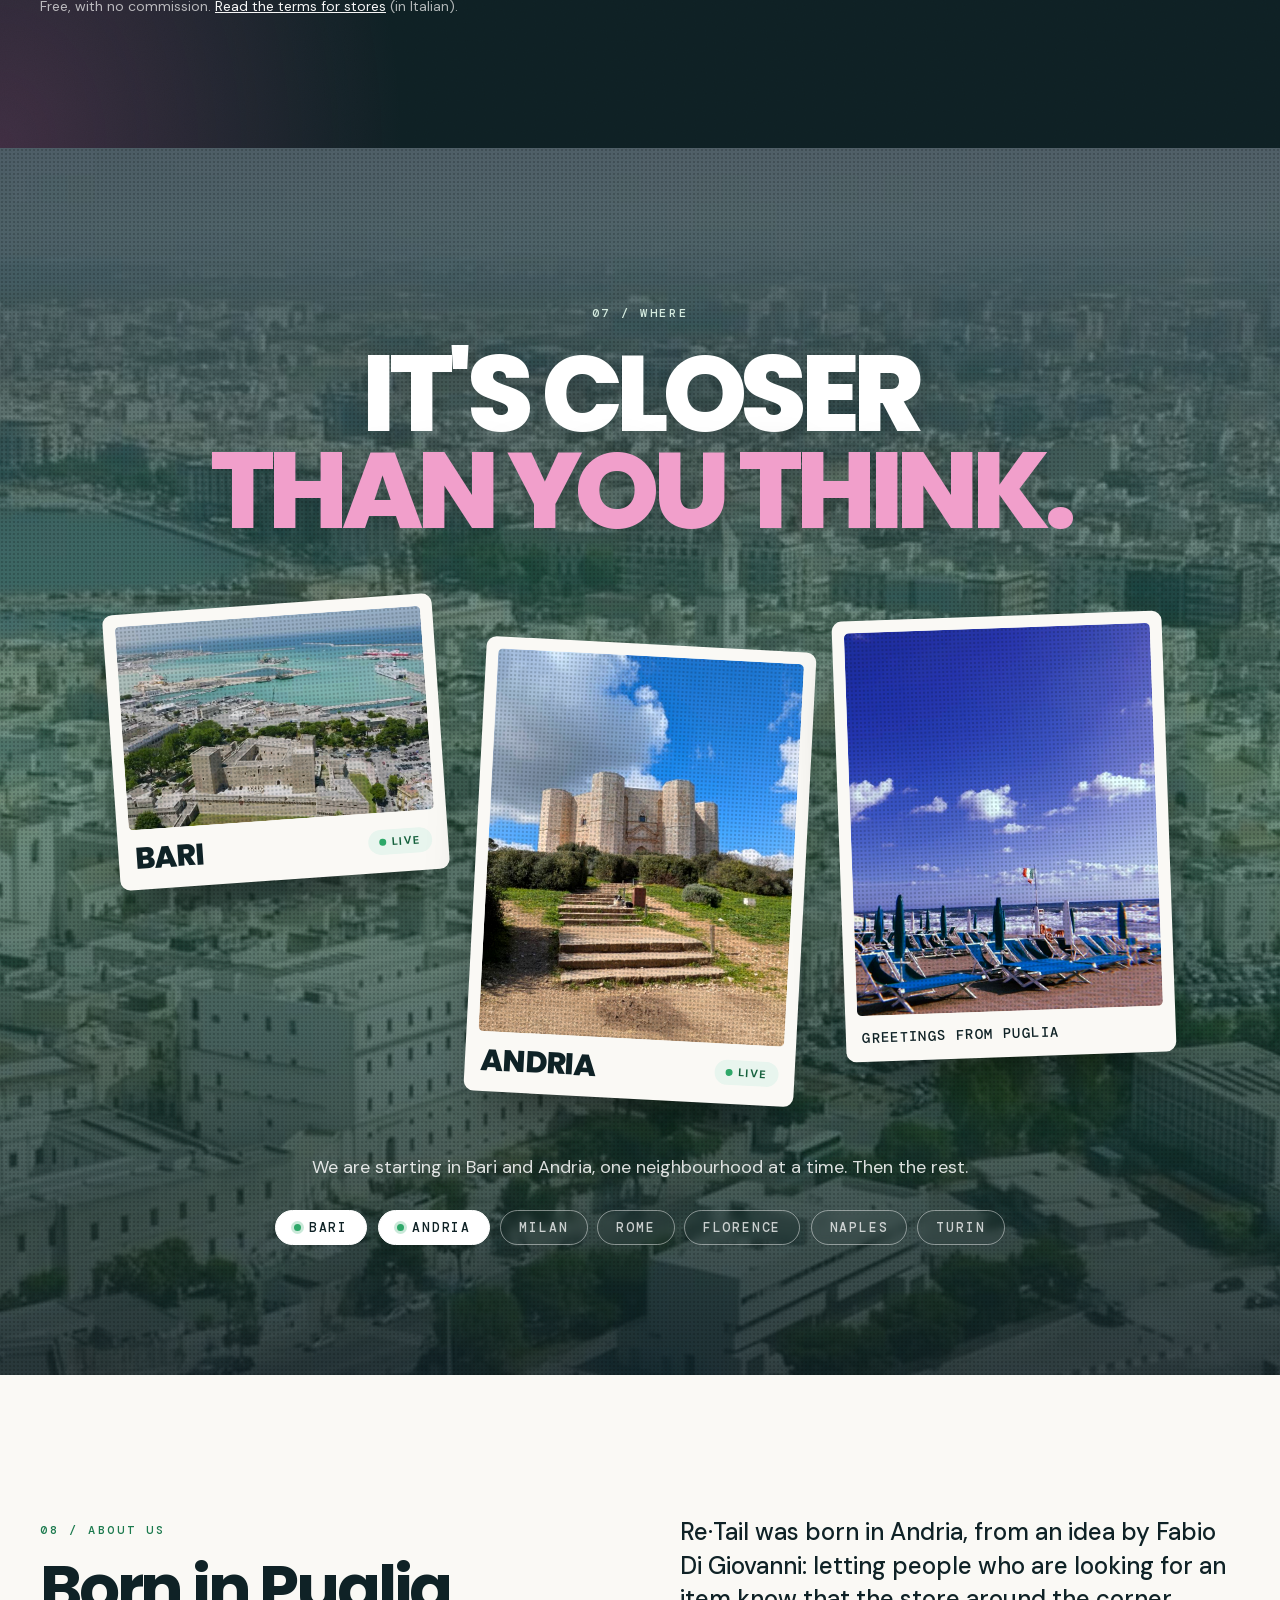
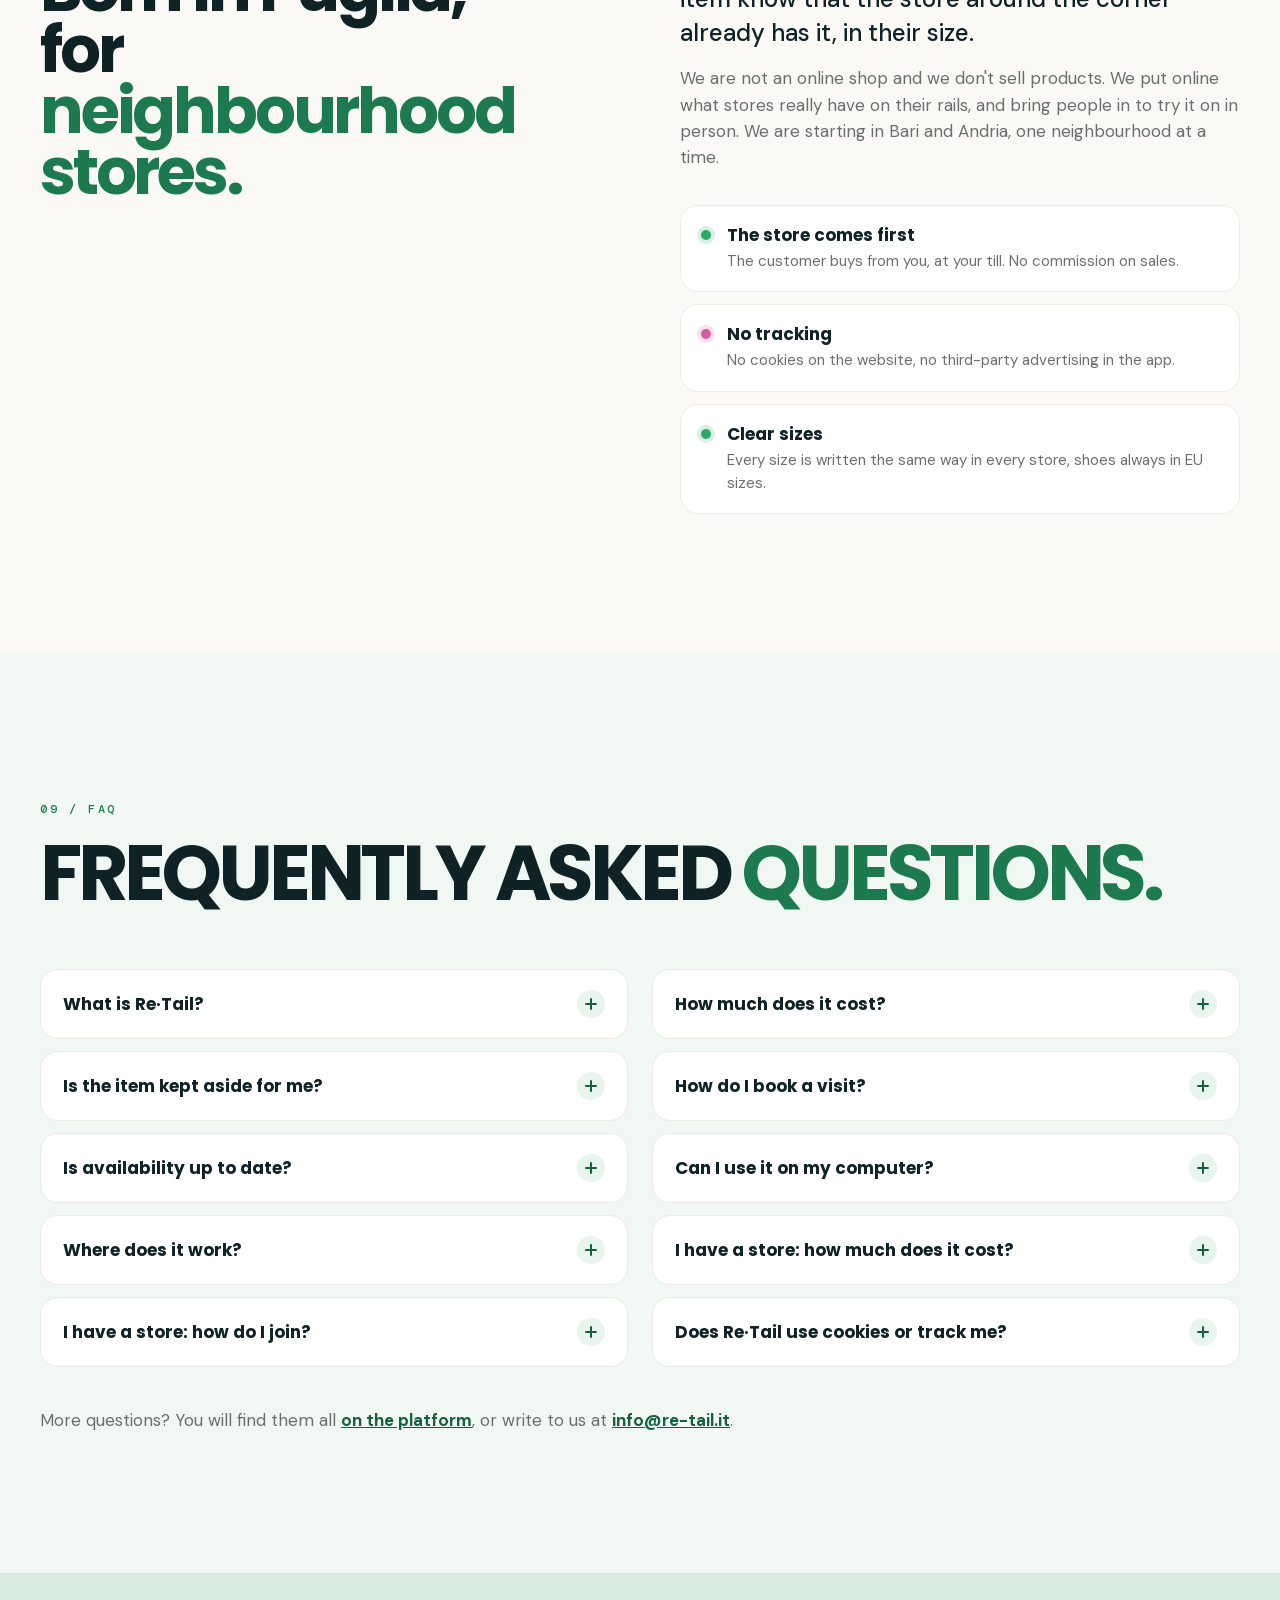
==== commit 895ed0fe: "Banner "Accedi" opens the web app home directly Co-Authored-By: Claude Opus 5.5 <noreply@anthropic.c" ====
--- a/en/index.html
+++ b/en/index.html
@@ -49,7 +49,7 @@
       <div class="tb-actions">
         <a class="tb-lang" href="../" hreflang="it" lang="it" aria-label="Versione italiana">IT</a>
         <a class="tb-btn ghost" href="for-stores.html">Store area</a>
-        <a class="tb-btn solid" href="sign-in.html">Sign in</a>
+        <a class="tb-btn solid" href="https://app.re-tail.it/">Sign in</a>
       </div>
     </div>
     <button class="tb-menu" type="button" aria-expanded="false" aria-controls="tbLinks" aria-label="Open the menu"><i></i><i></i></button>
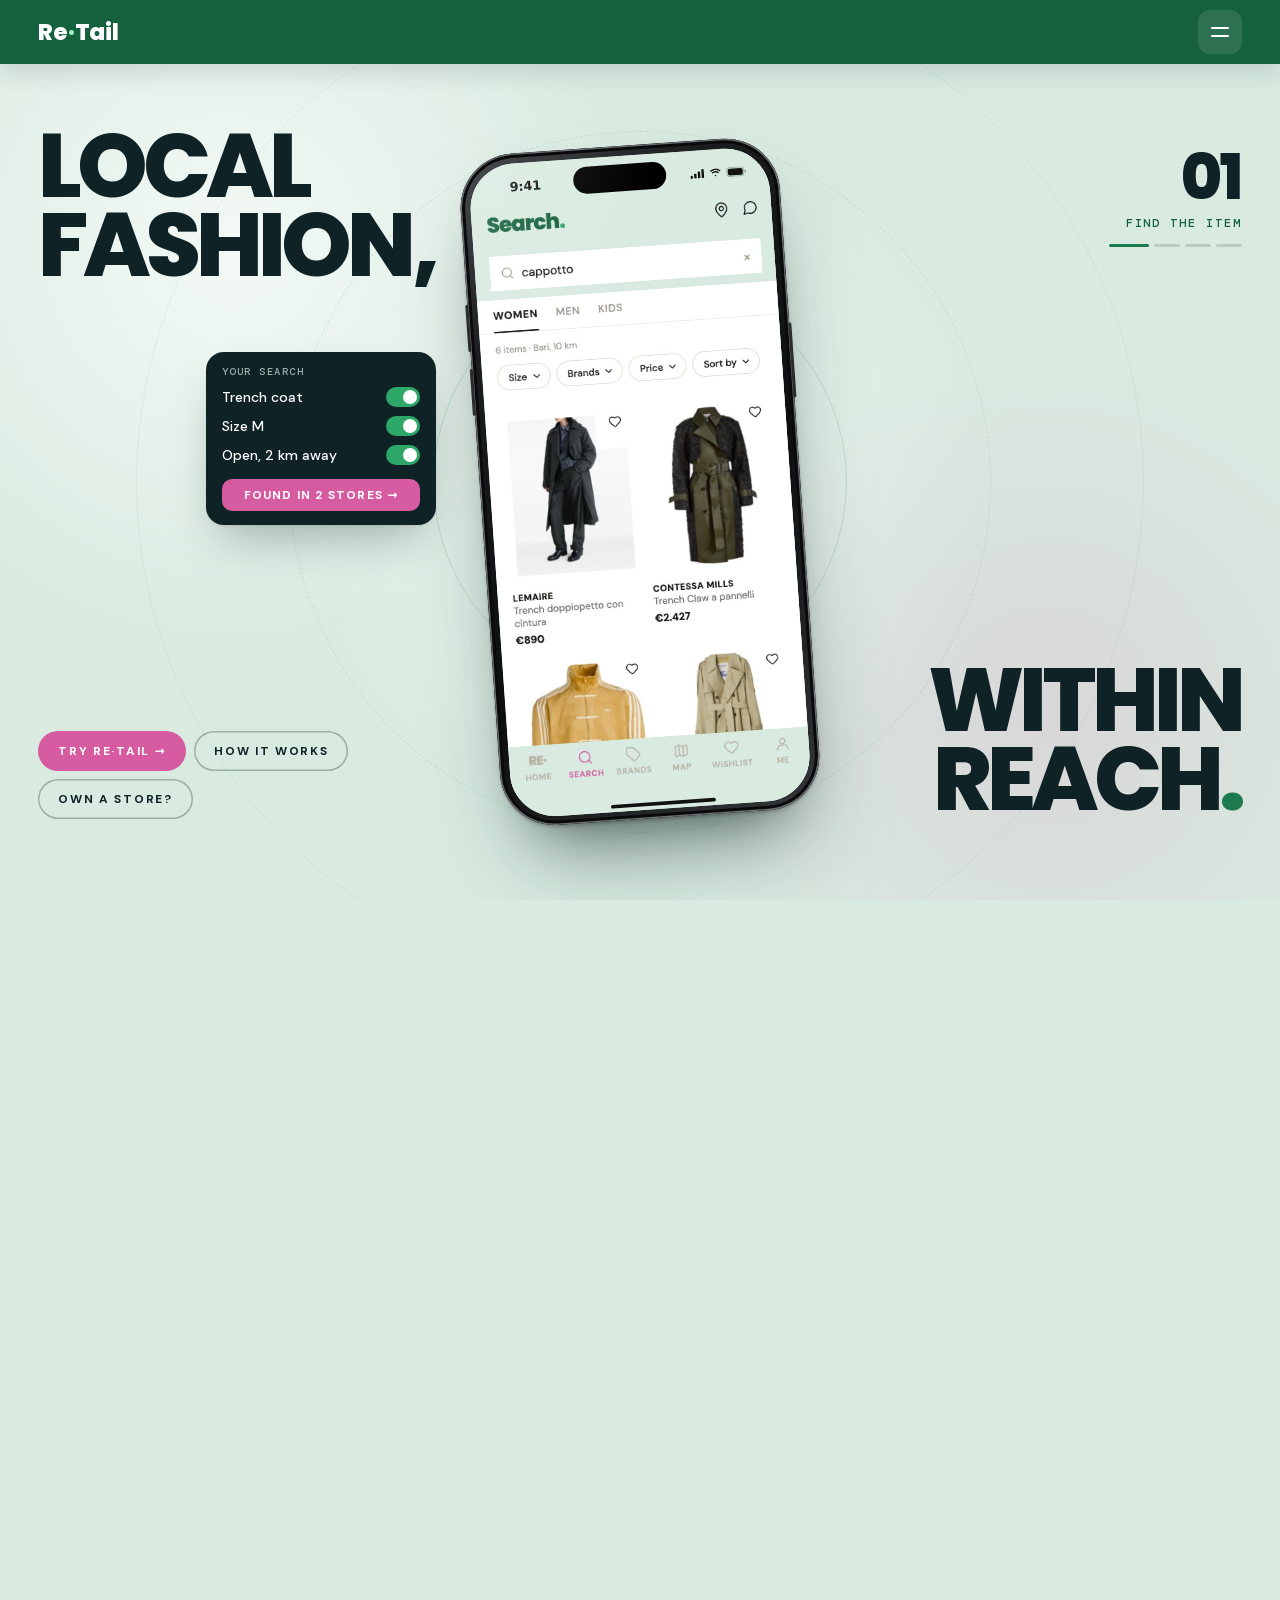
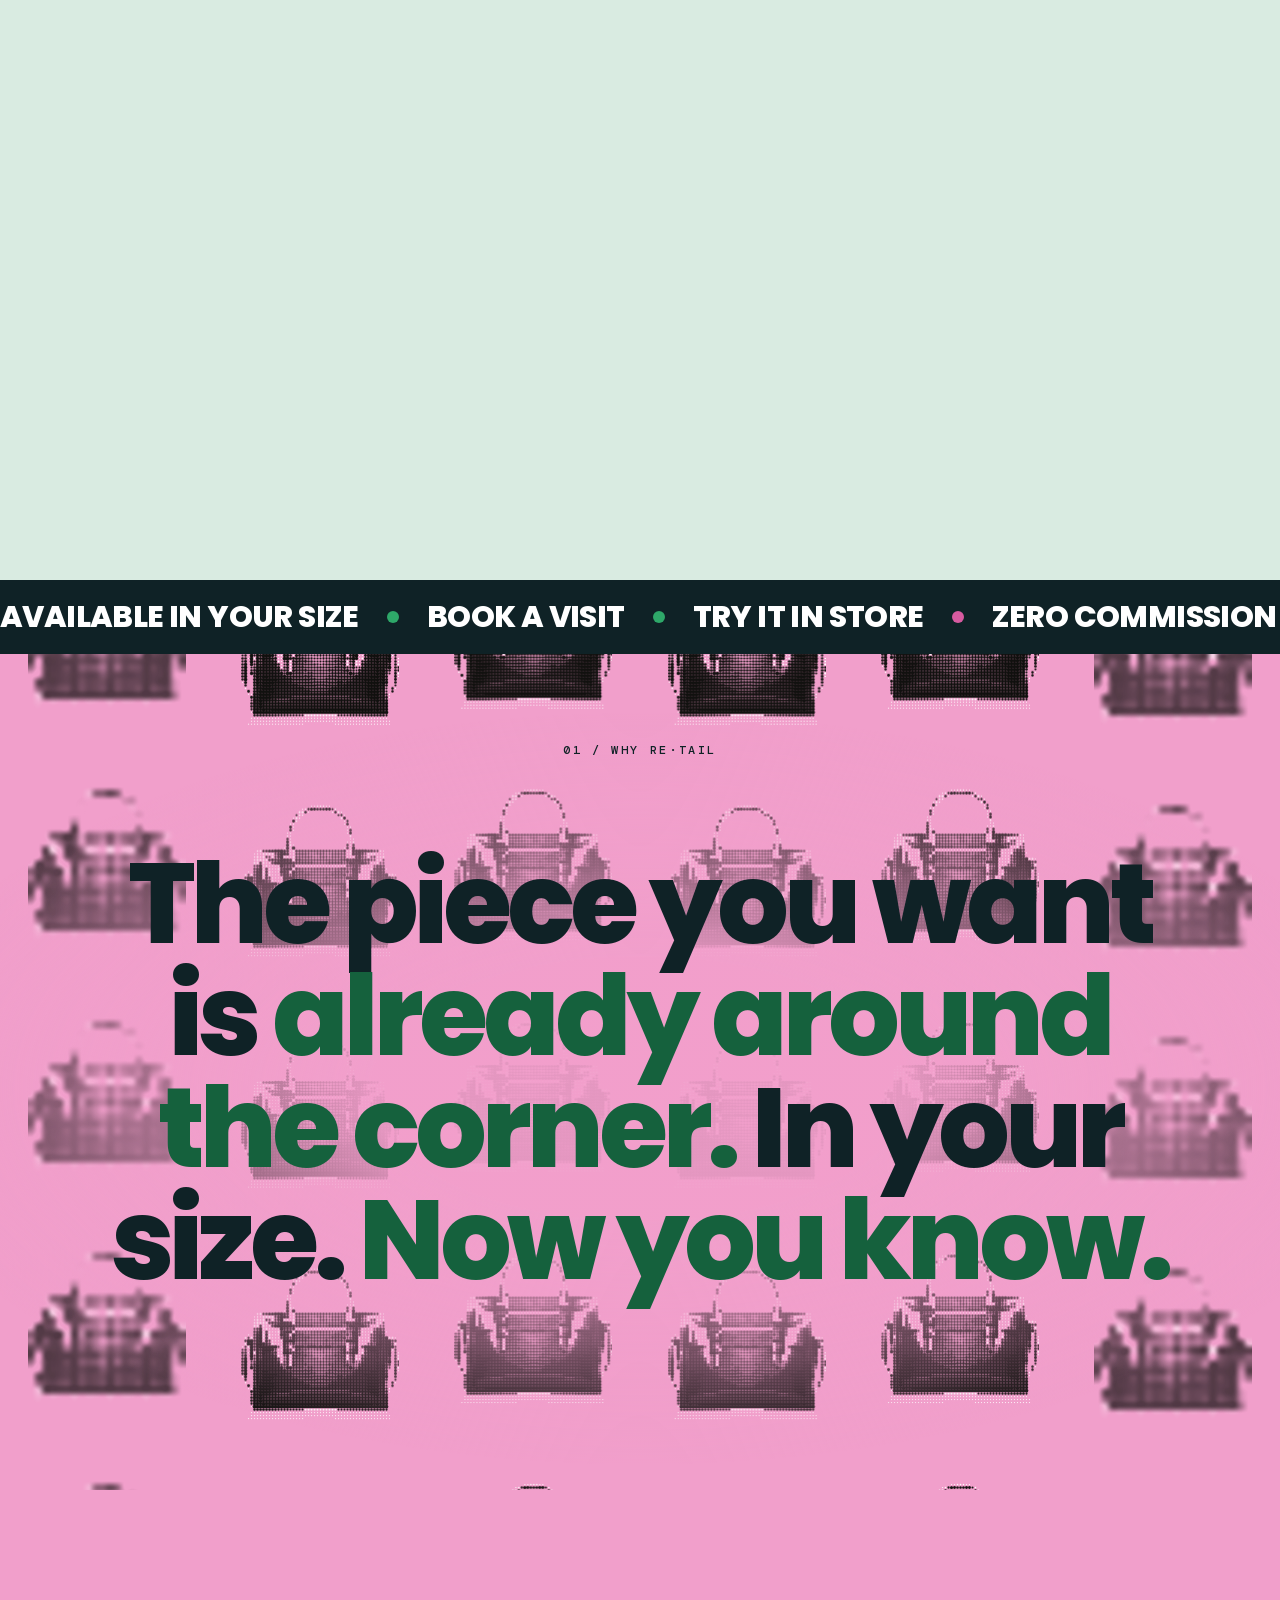
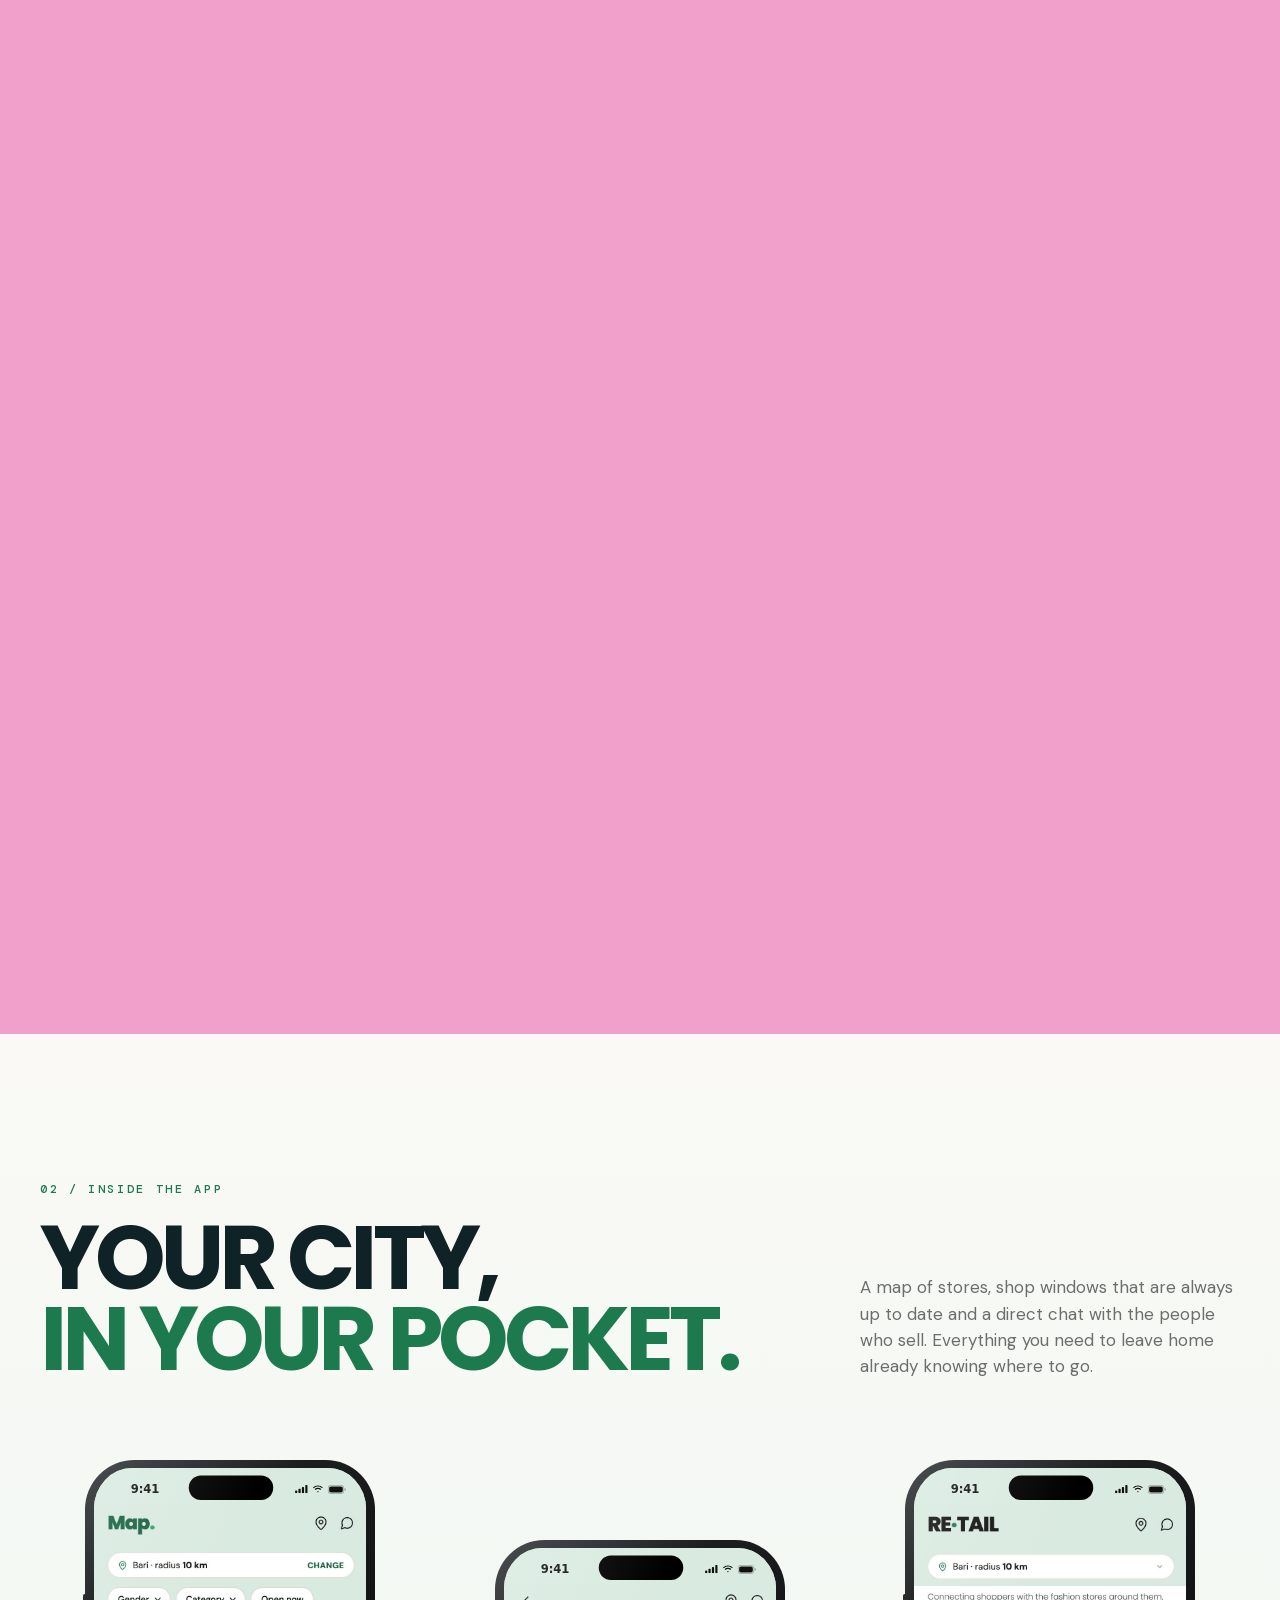
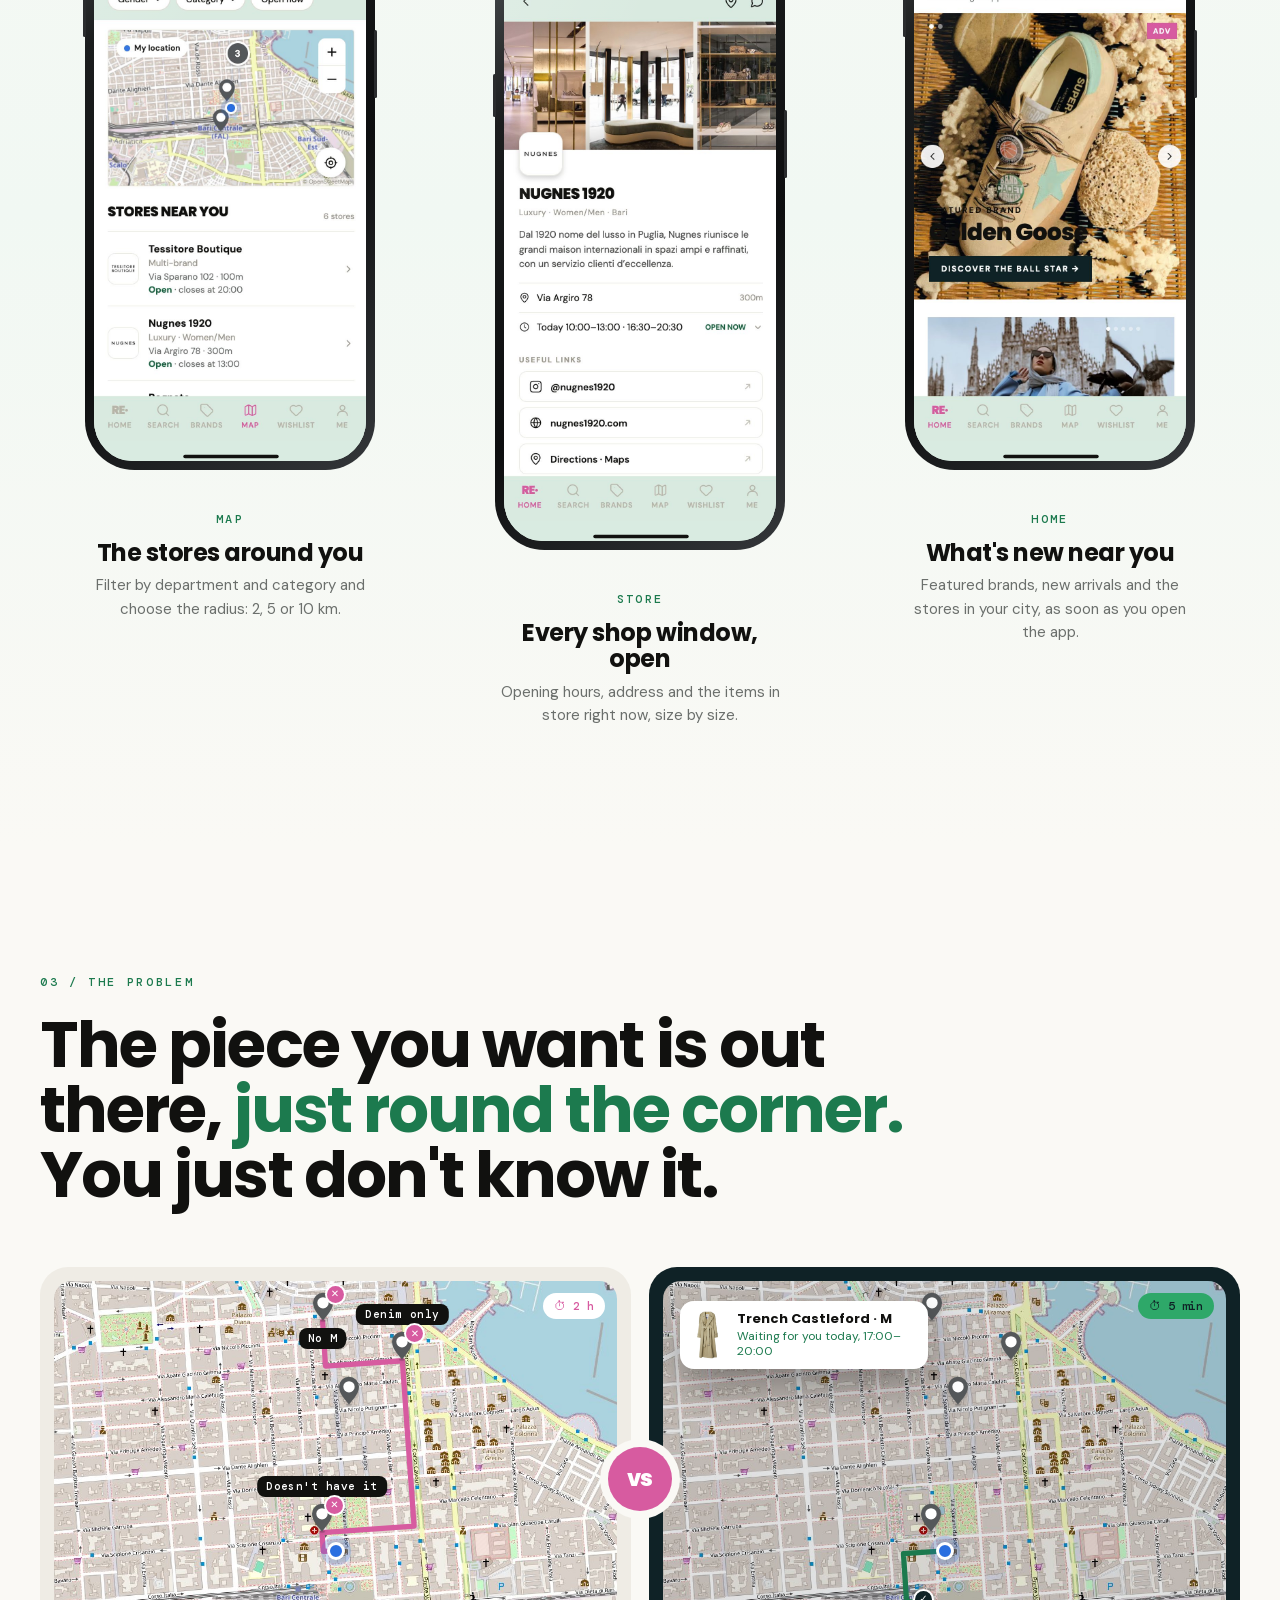
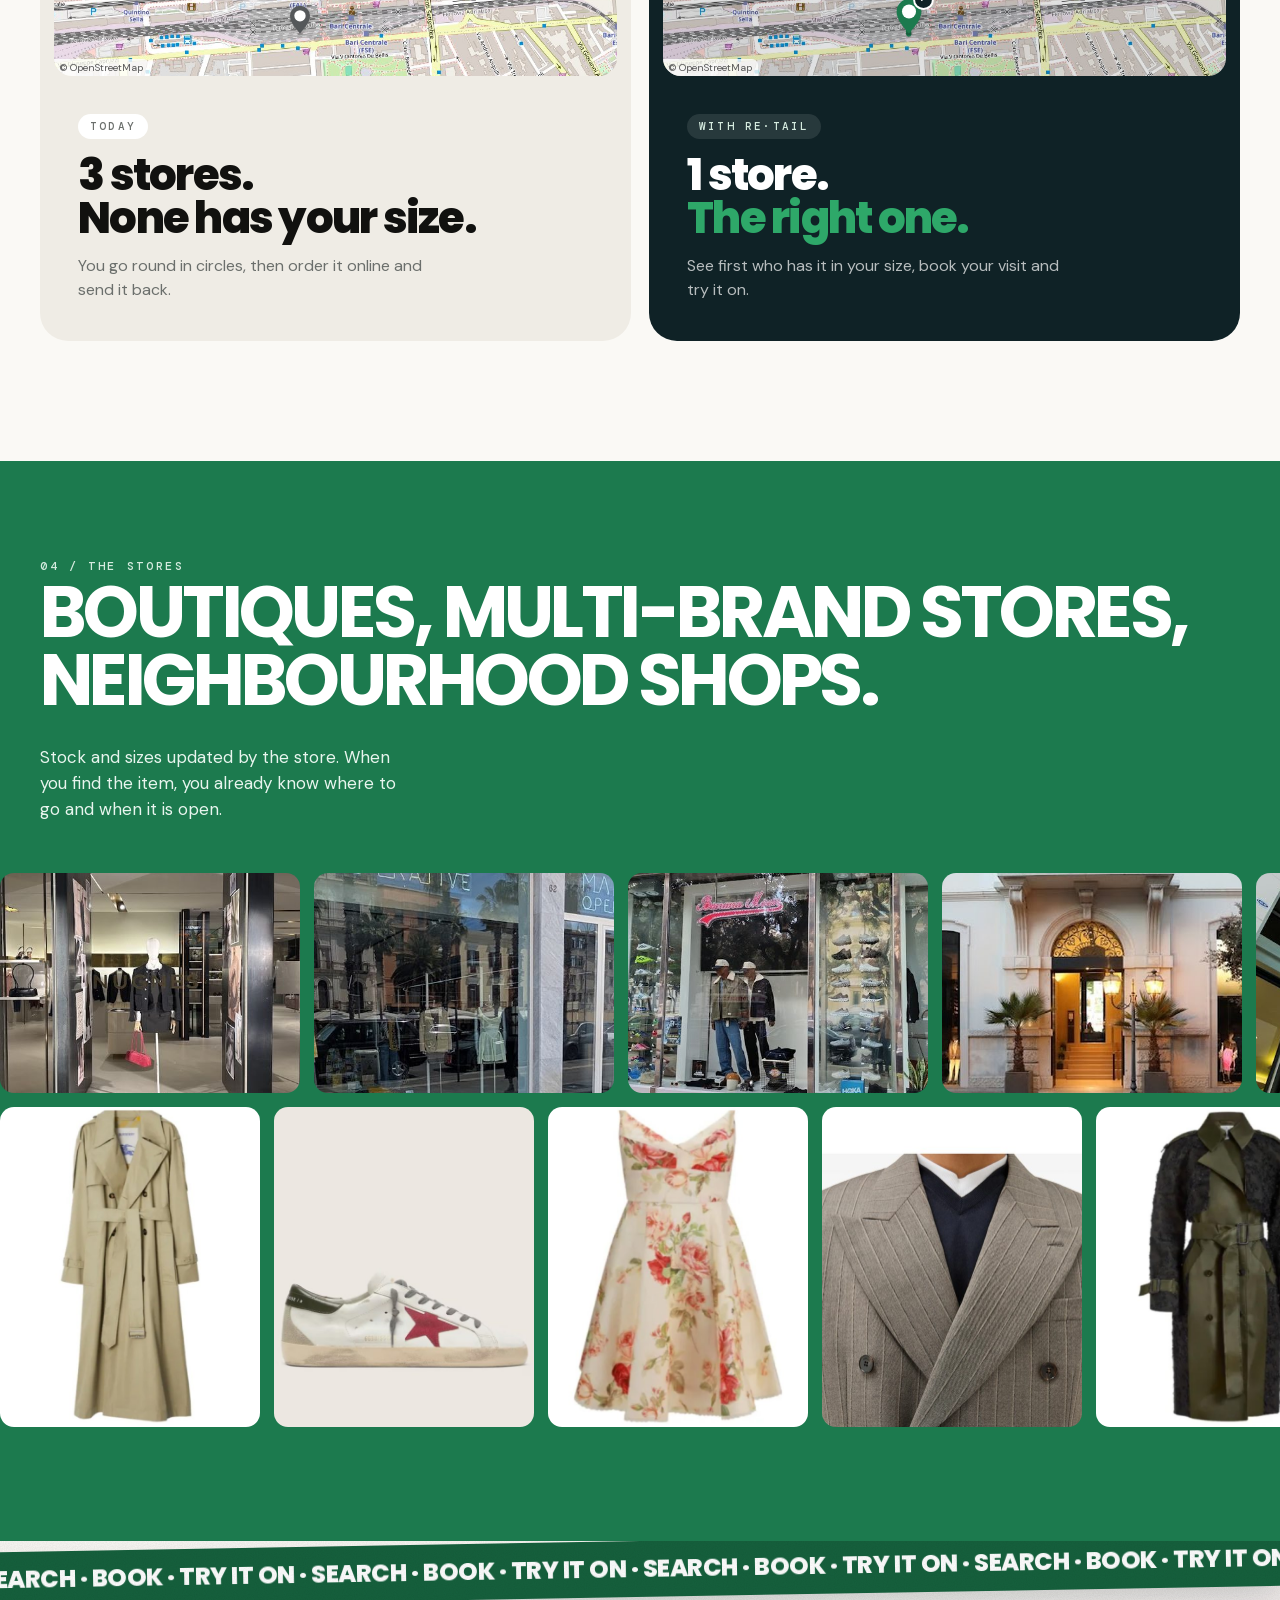
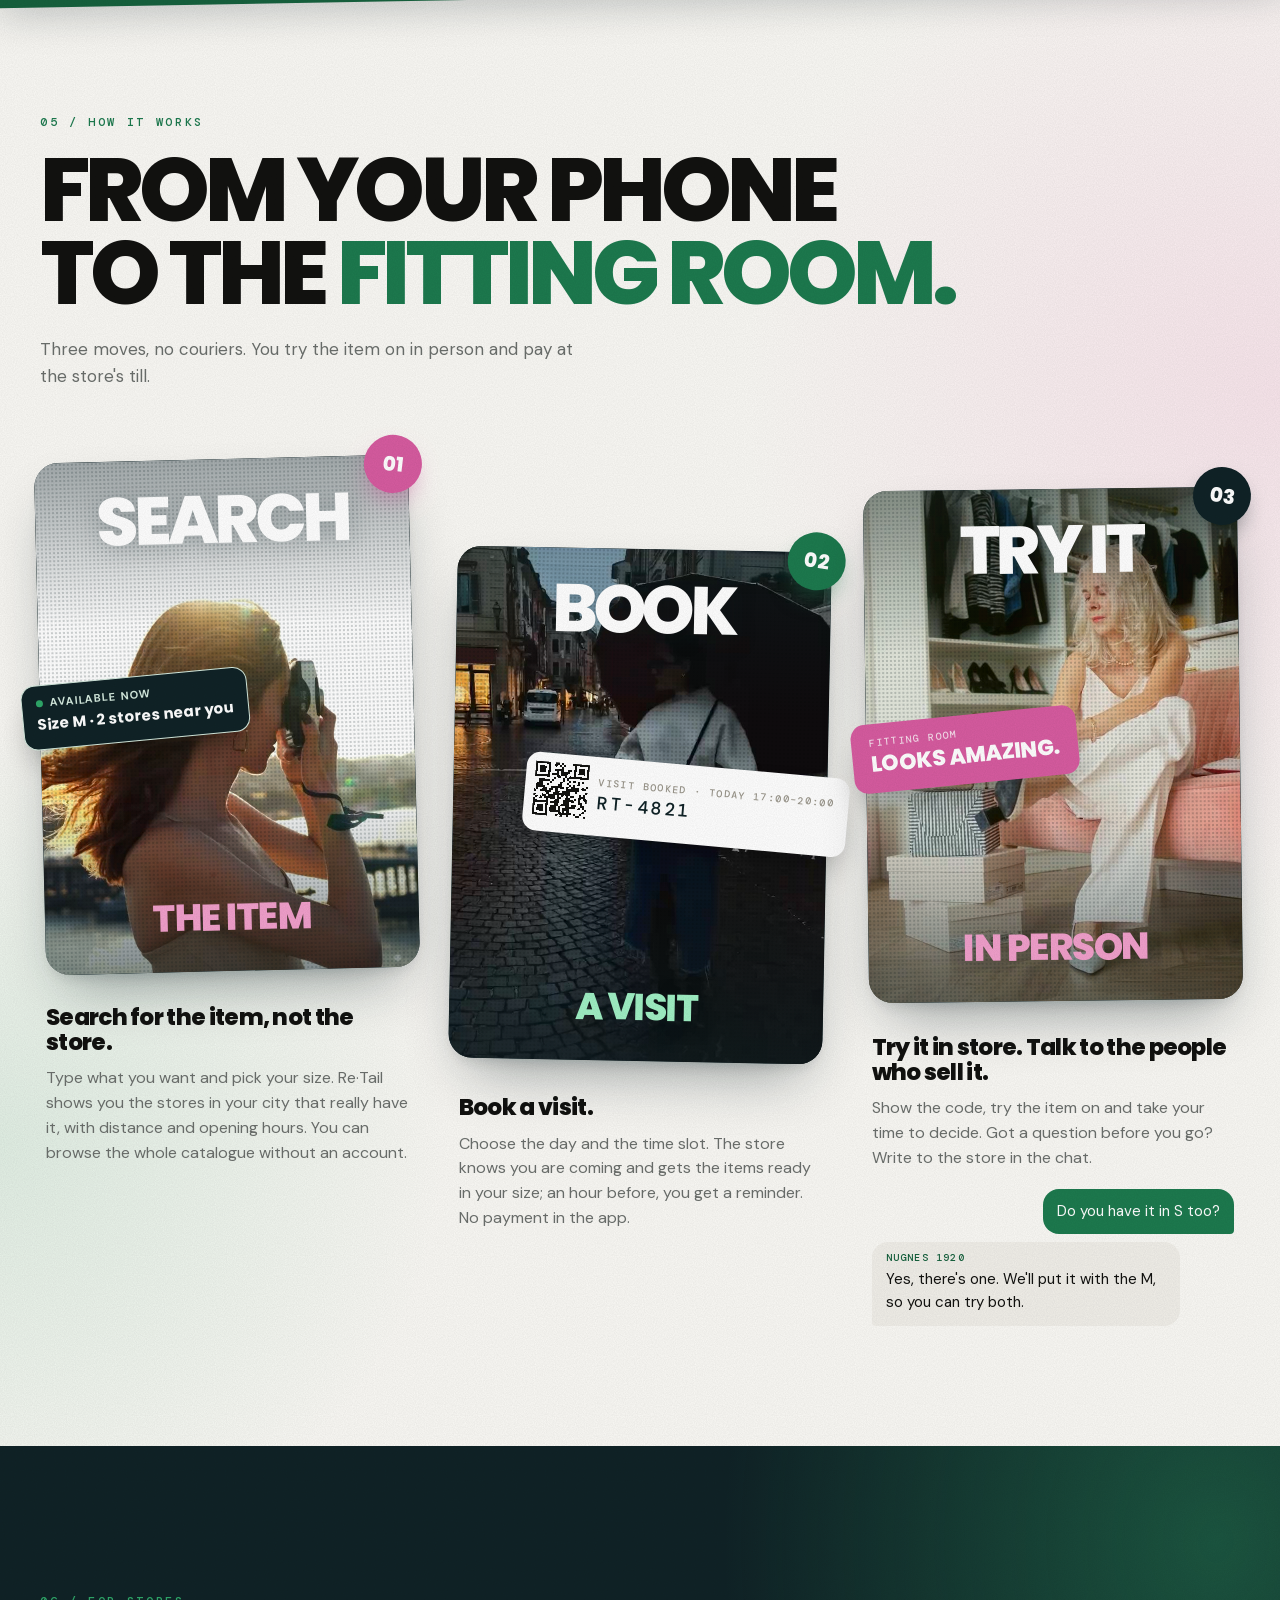
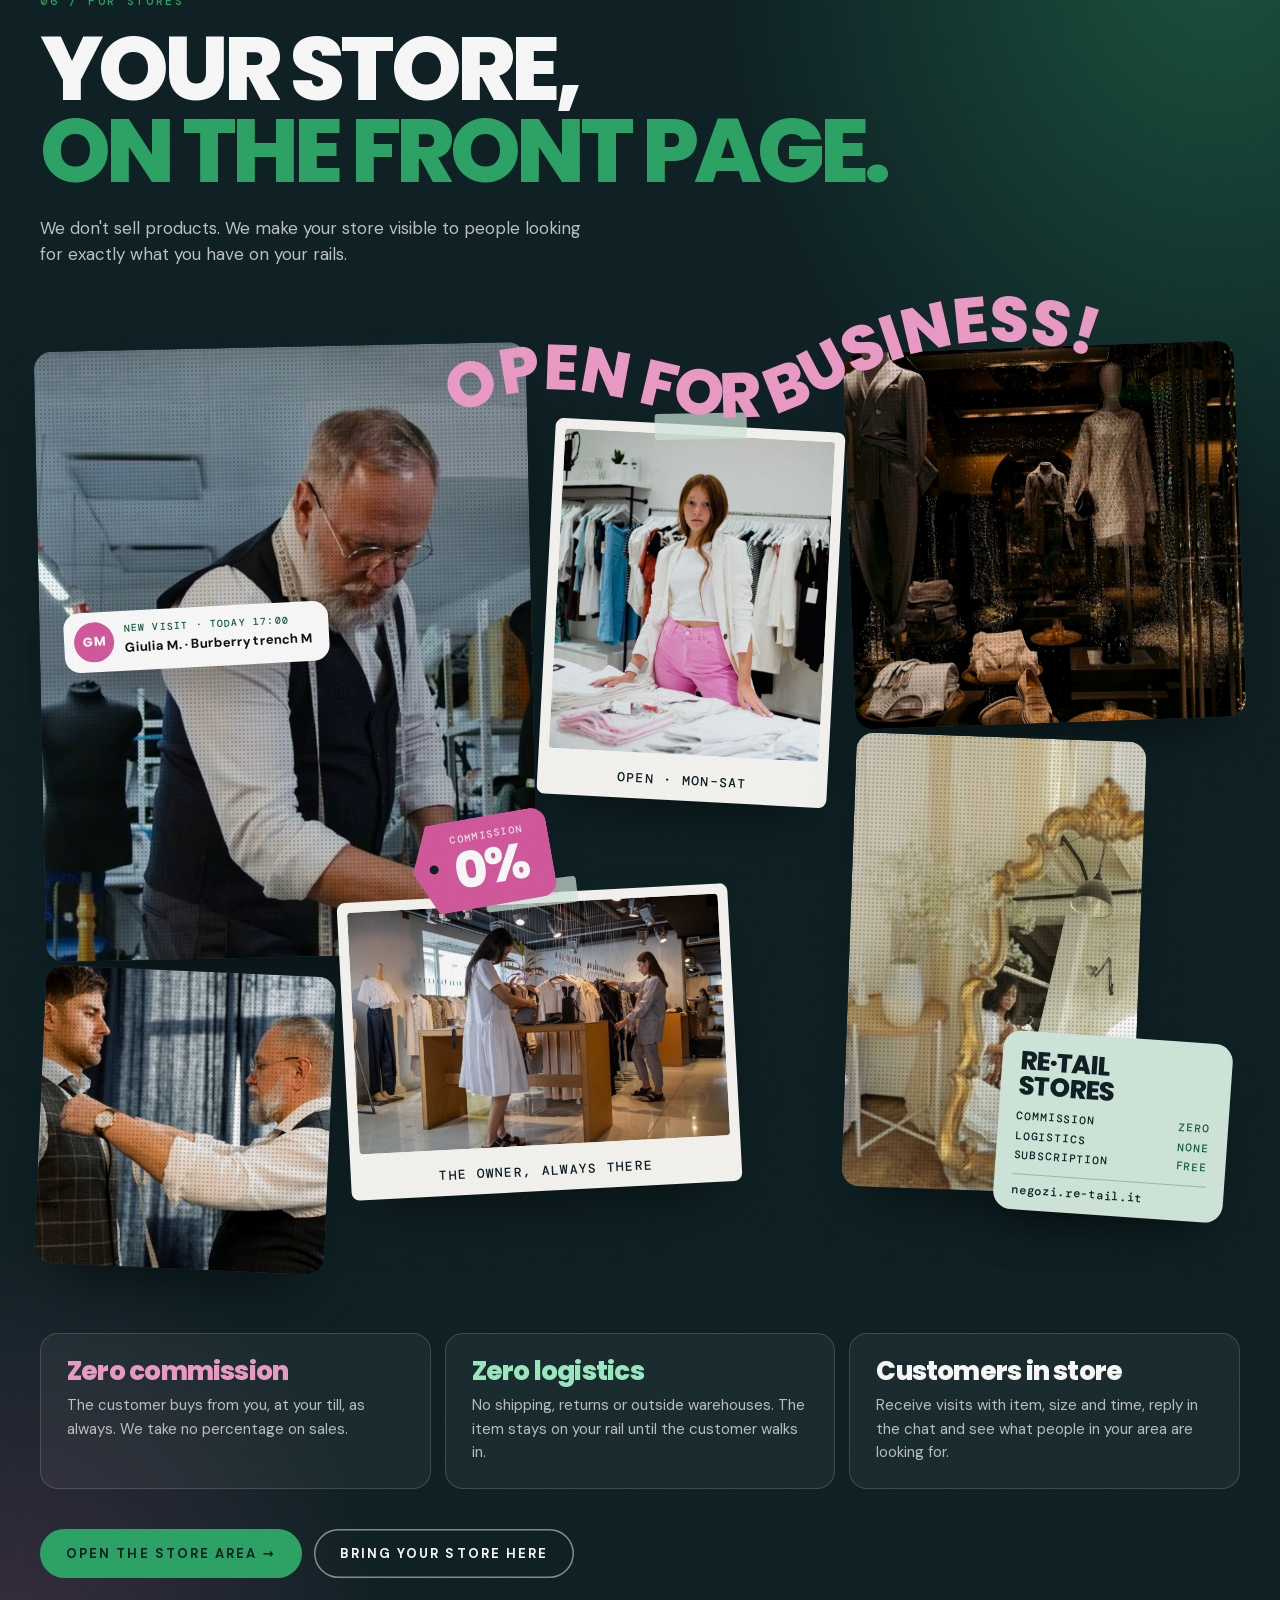
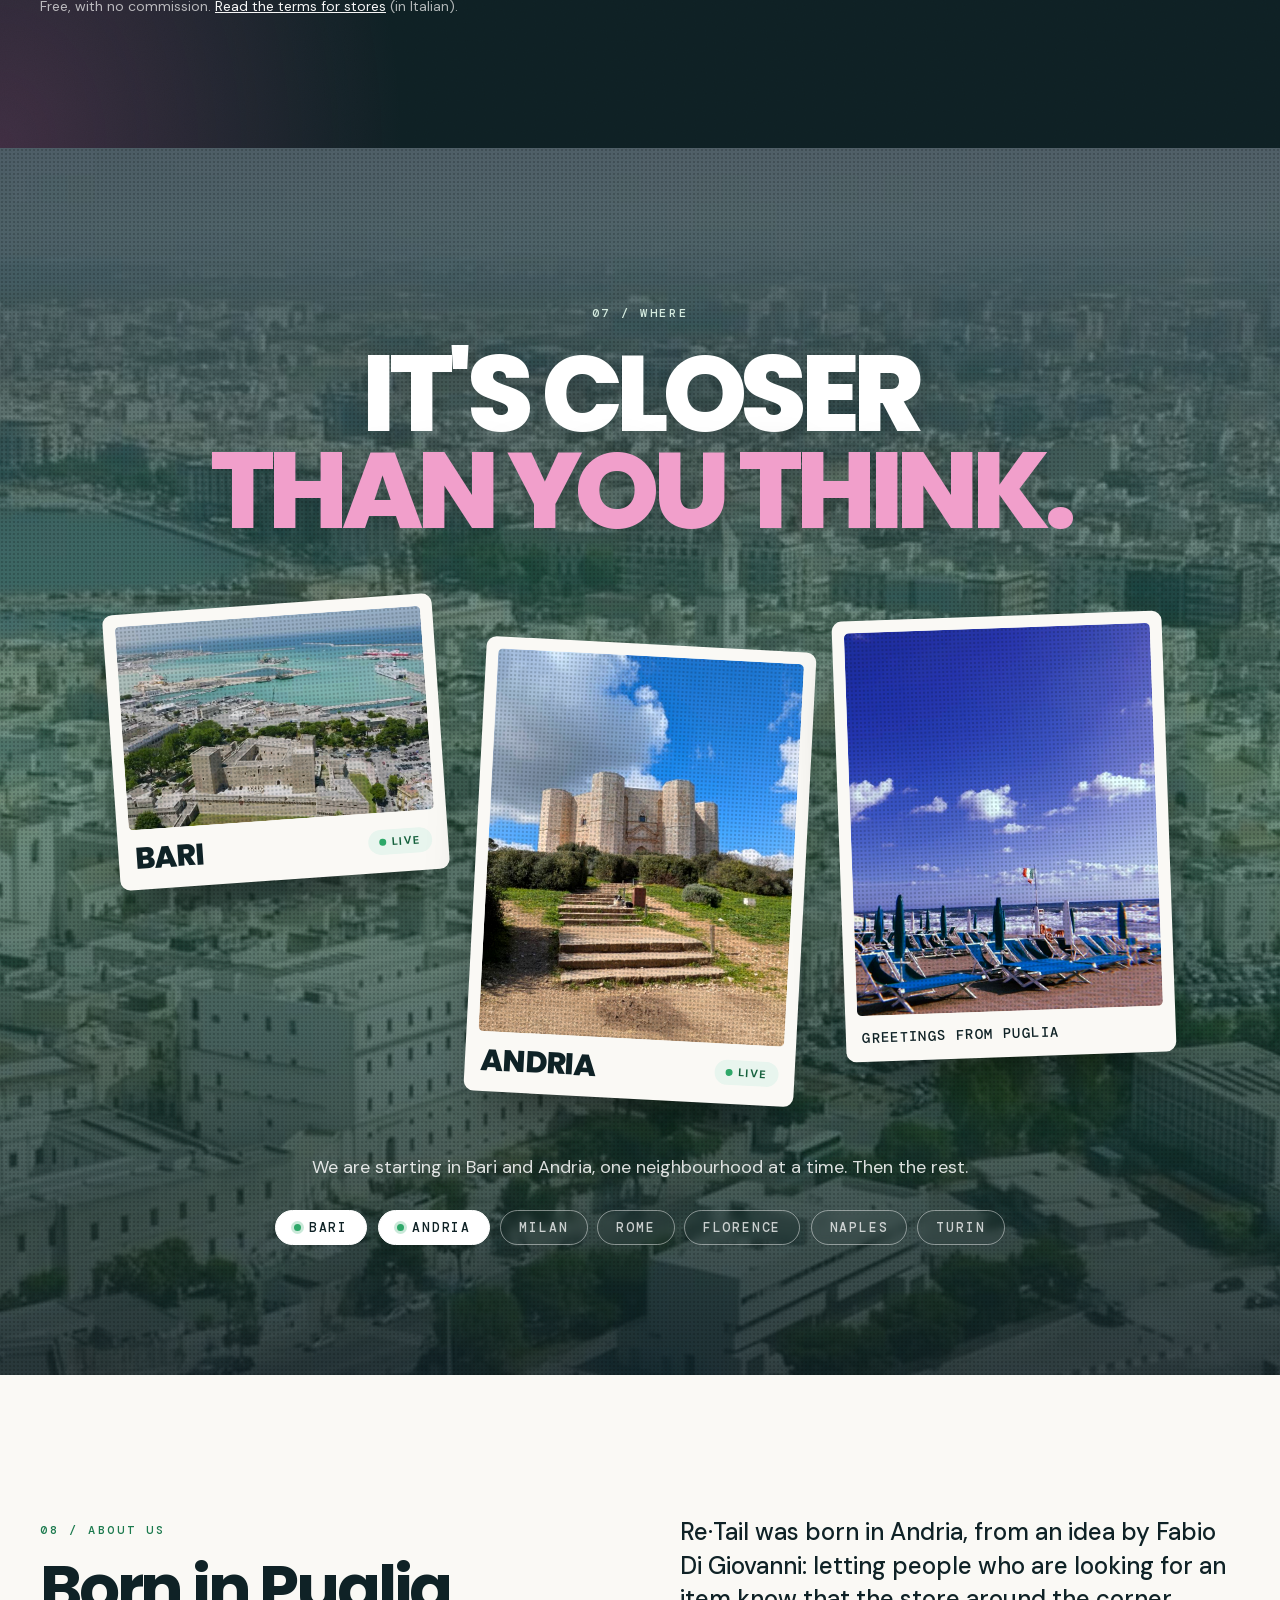
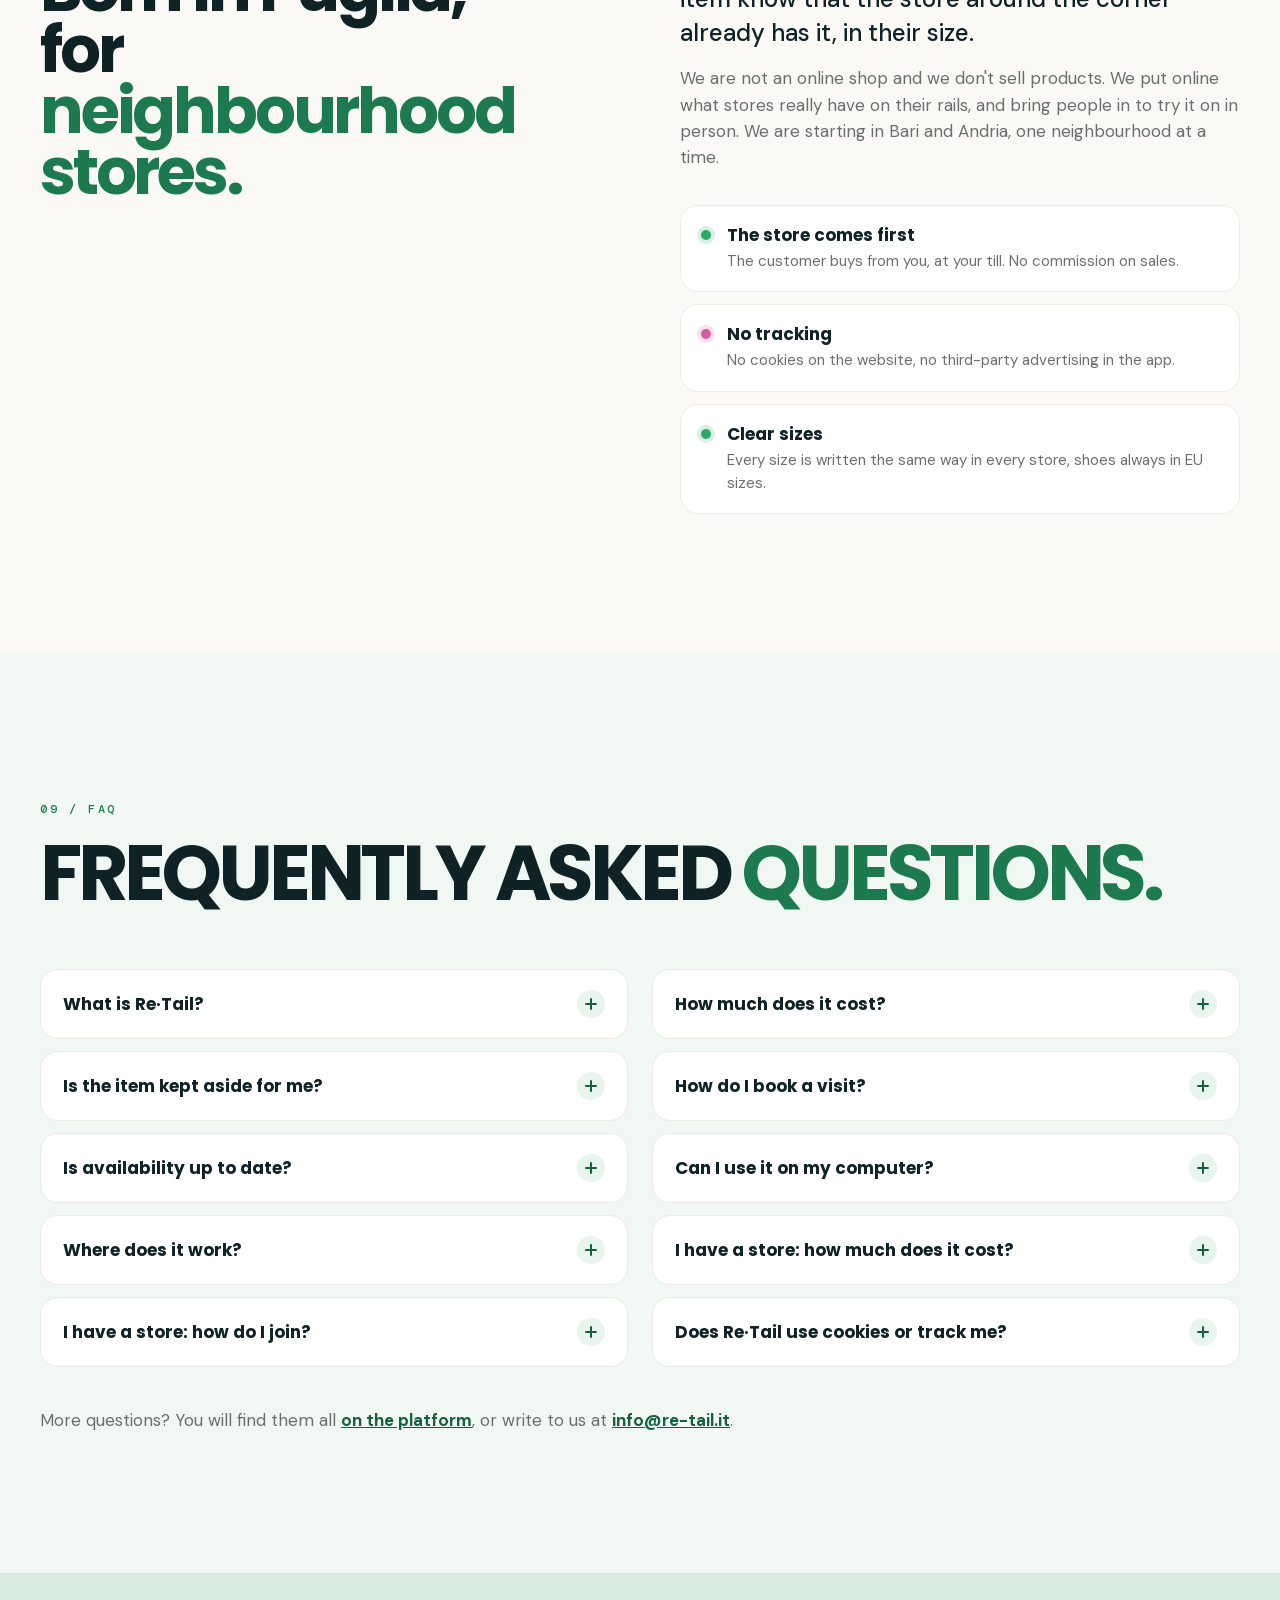
==== commit 89625e47: ""Area negozi" opens negozi.re-tail.it directly; store and sign-in pages out of the sitemap Co-Author" ====
--- a/en/index.html
+++ b/en/index.html
@@ -48,7 +48,7 @@
       </div>
       <div class="tb-actions">
         <a class="tb-lang" href="../" hreflang="it" lang="it" aria-label="Versione italiana">IT</a>
-        <a class="tb-btn ghost" href="for-stores.html">Store area</a>
+        <a class="tb-btn ghost" href="https://negozi.re-tail.it/">Store area</a>
         <a class="tb-btn solid" href="https://app.re-tail.it/">Sign in</a>
       </div>
     </div>
@@ -71,7 +71,7 @@
 
     <div class="hero-sub">
       <p><strong>Re·Tail</strong> tells you which store nearby has what you want, in your size, right now.</p>
-      <div class="hero-cta"><a class="btn pink" href="https://app.re-tail.it/">Try Re·Tail →</a><a class="btn ghost" href="#come-funziona">How it works</a><a class="btn ghost" href="for-stores.html">Own a store?</a></div>
+      <div class="hero-cta"><a class="btn pink" href="https://app.re-tail.it/">Try Re·Tail →</a><a class="btn ghost" href="#come-funziona">How it works</a><a class="btn ghost" href="https://negozi.re-tail.it/">Own a store?</a></div>
     </div>
     <div class="hero-step" aria-live="polite">
       <div class="n" id="stepN">01</div><div class="t" id="stepT">Find the item</div>
@@ -254,7 +254,7 @@
       <div class="zero"><b>Zero logistics</b><p>No shipping, returns or outside warehouses. The item stays on your rail until the customer walks in.</p></div>
       <div class="zero"><b>Customers in store</b><p>Receive visits with item, size and time, reply in the chat and see what people in your area are looking for.</p></div>
     </div>
-    <div class="cta-row"><a class="cta" href="for-stores.html">Open the store area →</a><a class="cta ghost" href="mailto:info@re-tail.it?subject=My%20store%20on%20Re%C2%B7Tail">Bring your store here</a></div>
+    <div class="cta-row"><a class="cta" href="https://negozi.re-tail.it/">Open the store area →</a><a class="cta ghost" href="mailto:info@re-tail.it?subject=My%20store%20on%20Re%C2%B7Tail">Bring your store here</a></div>
     <p class="fs-note">Free, with no commission. <a href="../termini-negozi.html">Read the terms for stores</a> (in Italian).</p>
   </div>
 </section>
@@ -308,7 +308,7 @@
       <details class="qa"><summary>Can I use it on my computer?<i aria-hidden="true"></i></summary><p>Yes: Re·Tail works in the browser, on your computer and your phone, at <a href="https://app.re-tail.it/">app.re-tail.it</a>. The iPhone and Android apps are coming soon.</p></details>
       <details class="qa"><summary>Where does it work?<i aria-hidden="true"></i></summary><p>We are starting in Bari and Andria, one neighbourhood at a time. You can search from any Italian town, with your location or by name, and see the Re·Tail stores within the radius you choose.</p></details>
       <details class="qa"><summary>I have a store: how much does it cost?<i aria-hidden="true"></i></summary><p>Today Re·Tail is free for stores and takes no commission on sales. The customer buys from you, at your till, as always. It is all written in the <a href="../termini-negozi.html">terms for stores</a> (in Italian).</p></details>
-      <details class="qa"><summary>I have a store: how do I join?<i aria-hidden="true"></i></summary><p>Write to us at <a href="mailto:info@re-tail.it">info@re-tail.it</a>. We activate the owner's first sign-in, then the owner invites the team from the <a href="for-stores.html">store area</a>.</p></details>
+      <details class="qa"><summary>I have a store: how do I join?<i aria-hidden="true"></i></summary><p>Write to us at <a href="mailto:info@re-tail.it">info@re-tail.it</a>. We activate the owner's first sign-in, then the owner invites the team from the <a href="https://negozi.re-tail.it/">store area</a>.</p></details>
       <details class="qa"><summary>Does Re·Tail use cookies or track me?<i aria-hidden="true"></i></summary><p>No. The website uses no cookies or analytics, and the app has no advertising or third-party tracking tools. We do not sell your data: the details are in the <a href="../privacy.html">privacy notice</a> (in Italian).</p></details>
     </div>
     <p class="faq-more">More questions? You will find them all <a href="https://app.re-tail.it/faq">on the platform</a>, or write to us at <a href="mailto:info@re-tail.it">info@re-tail.it</a>.</p>
@@ -339,7 +339,7 @@
   <div class="wrap">
     <div class="foot">
       <div><span class="logo">Re<span class="dot">·</span>Tail</span><p class="tag">Local fashion, within reach. Find the item in your size at stores near you.</p></div>
-      <div><h4>Re·Tail</h4><ul><li><a href="https://app.re-tail.it/">Open the platform</a></li><li><a href="for-stores.html">Store area</a></li><li><a href="#come-funziona">How it works</a></li><li><a href="#chi-siamo">About us</a></li><li><a href="#domande">FAQ</a></li><li><a href="mailto:info@re-tail.it">info@re-tail.it</a></li></ul></div>
+      <div><h4>Re·Tail</h4><ul><li><a href="https://app.re-tail.it/">Open the platform</a></li><li><a href="https://negozi.re-tail.it/">Store area</a></li><li><a href="#come-funziona">How it works</a></li><li><a href="#chi-siamo">About us</a></li><li><a href="#domande">FAQ</a></li><li><a href="mailto:info@re-tail.it">info@re-tail.it</a></li></ul></div>
       <div><h4>Legal</h4><ul><li><a href="../privacy.html">Privacy notice (IT)</a></li><li><a href="../termini.html">Terms of service (IT)</a></li><li><a href="../termini-negozi.html">Store terms (IT)</a></li></ul></div>
     </div>
     <div class="legal"><span>© 2026 Re·Tail · Brands, logos and product photos belong to their owners.</span><span>Photos: <a href="https://unsplash.com/license">Unsplash</a> · Video: <a href="https://www.pexels.com/license/">Pexels</a></span></div>
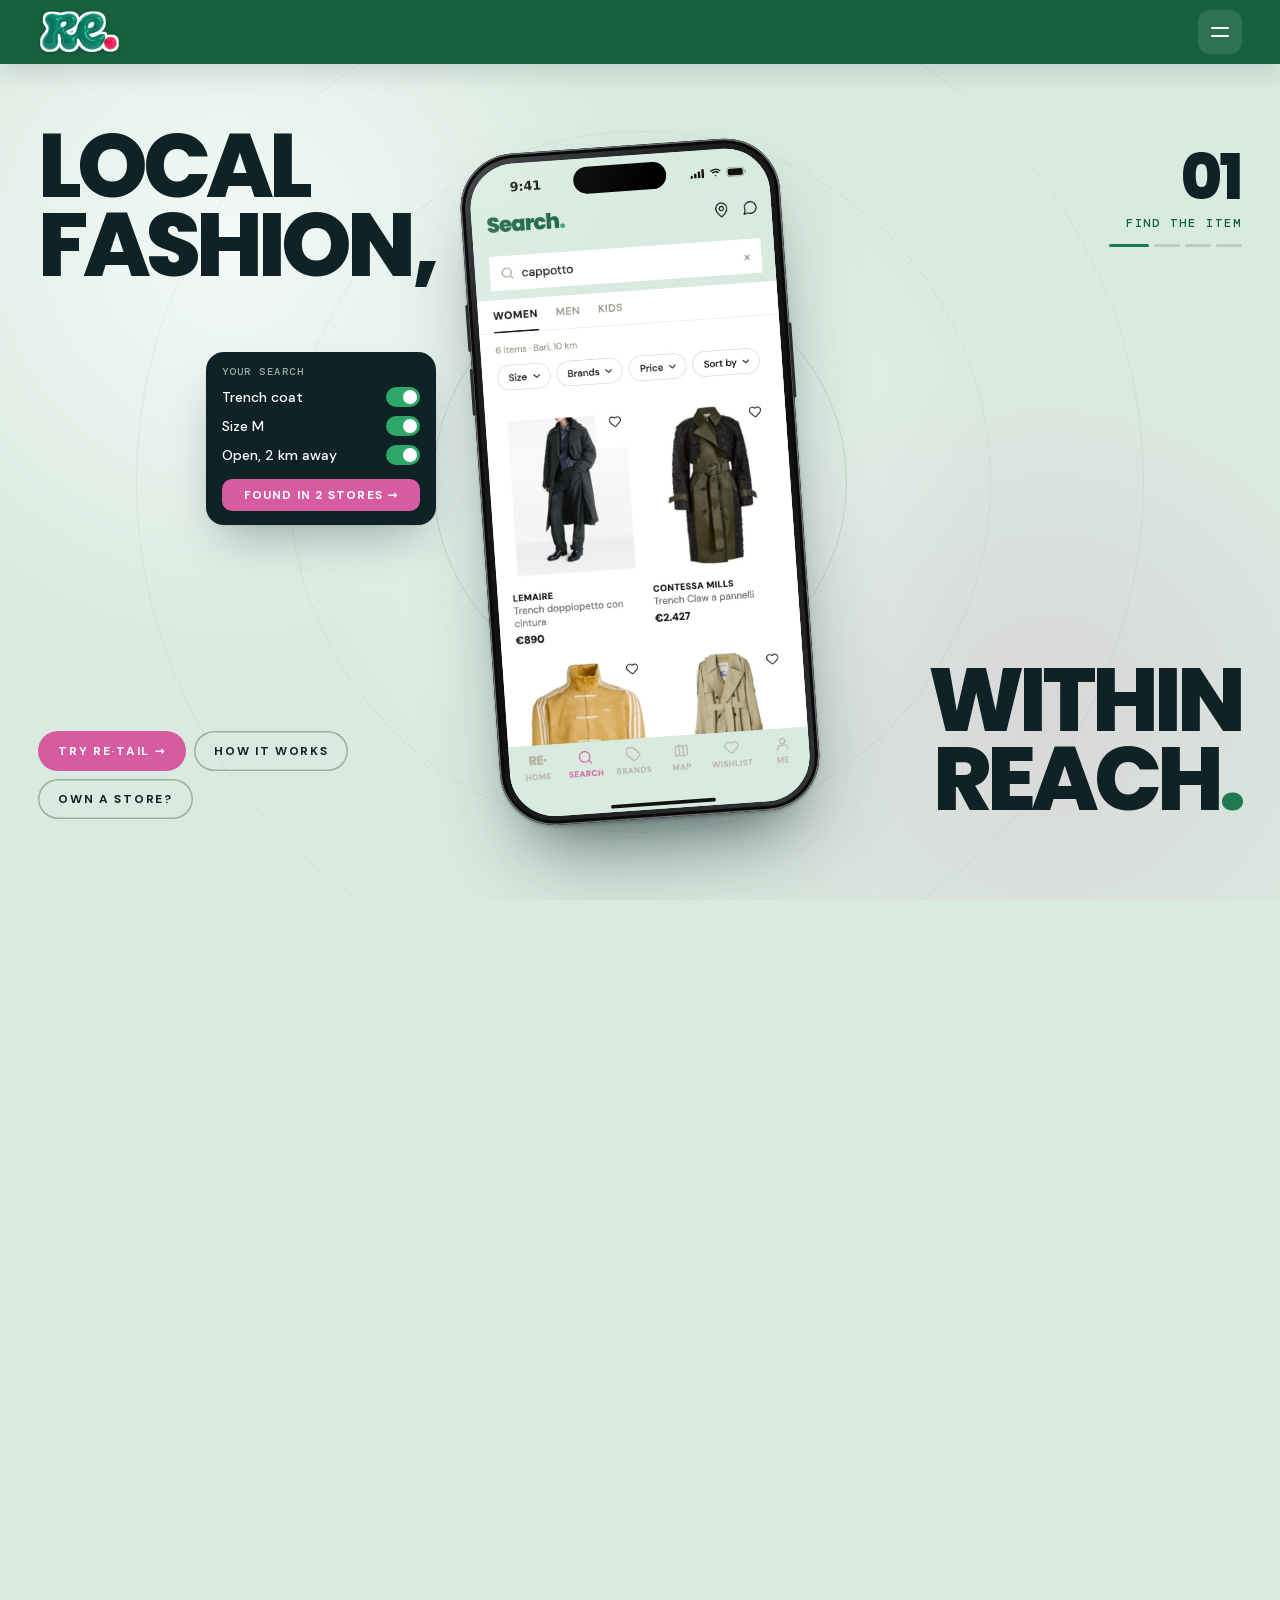
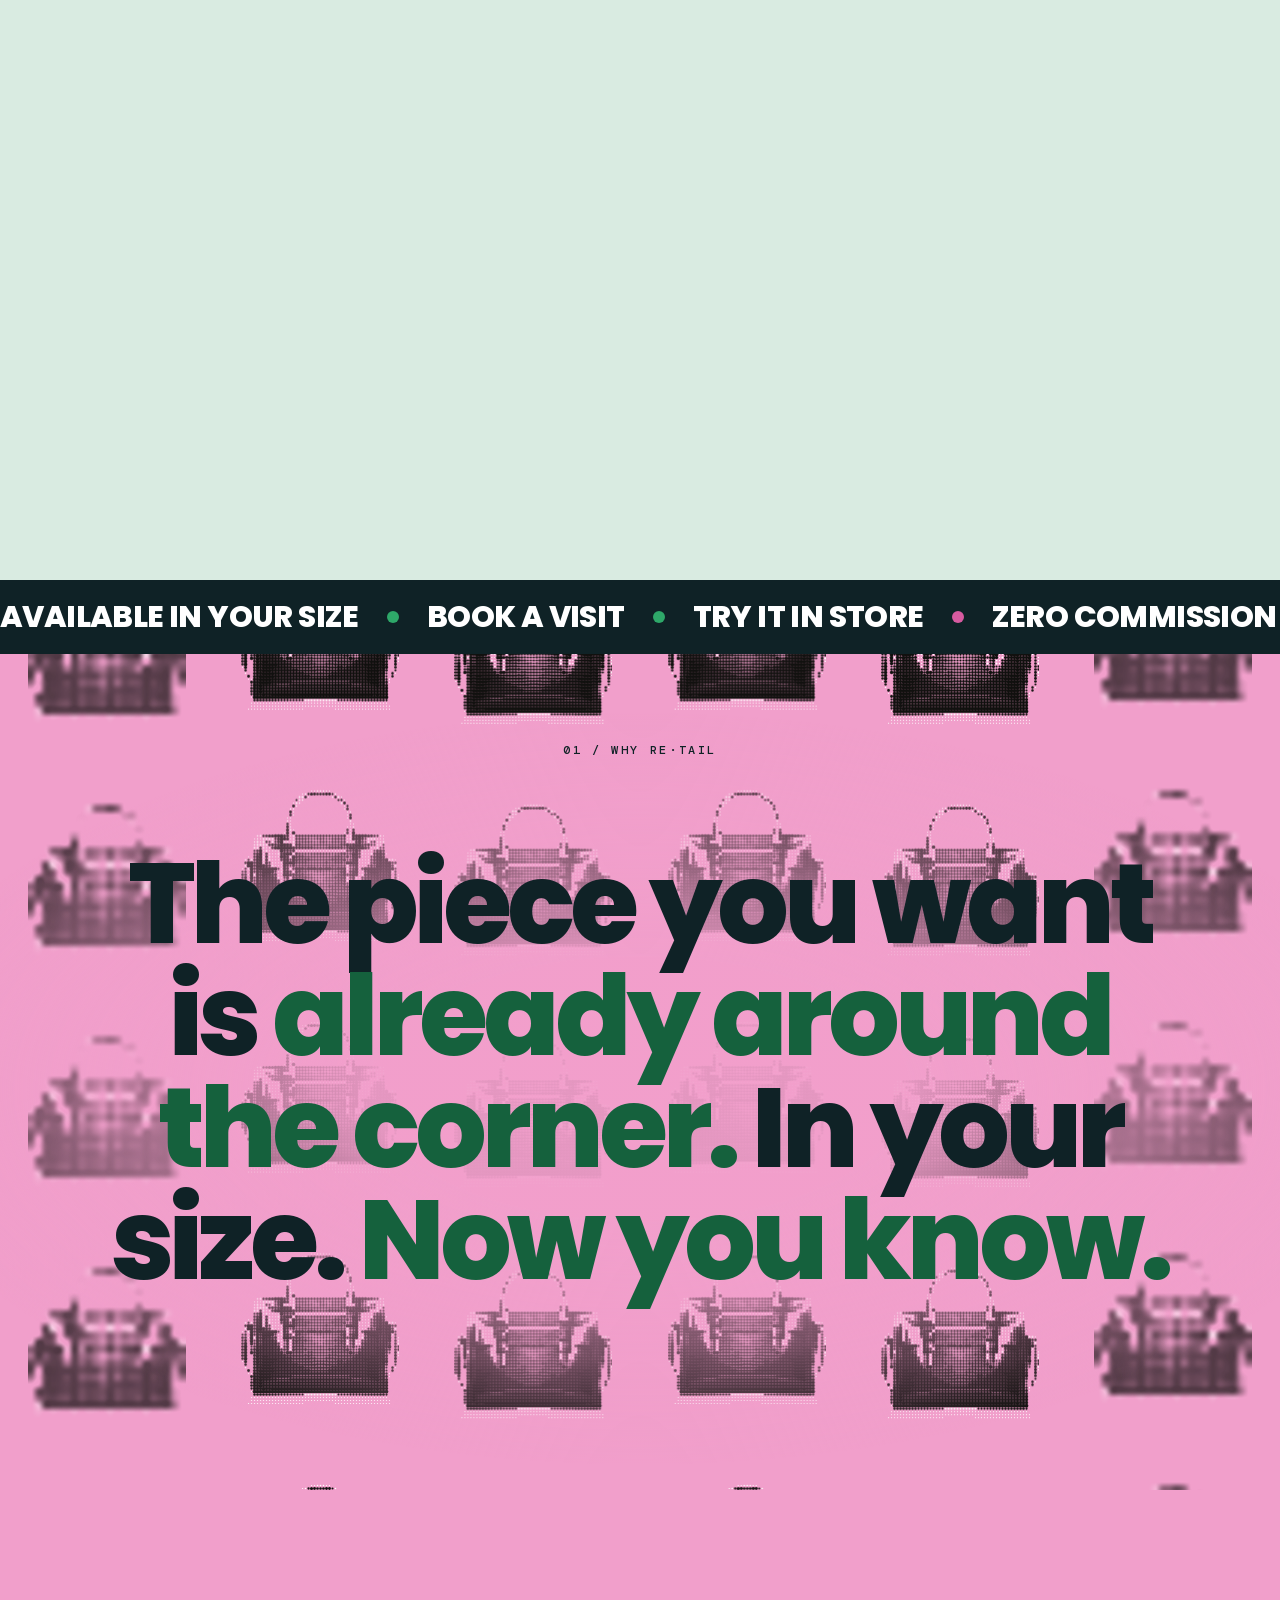
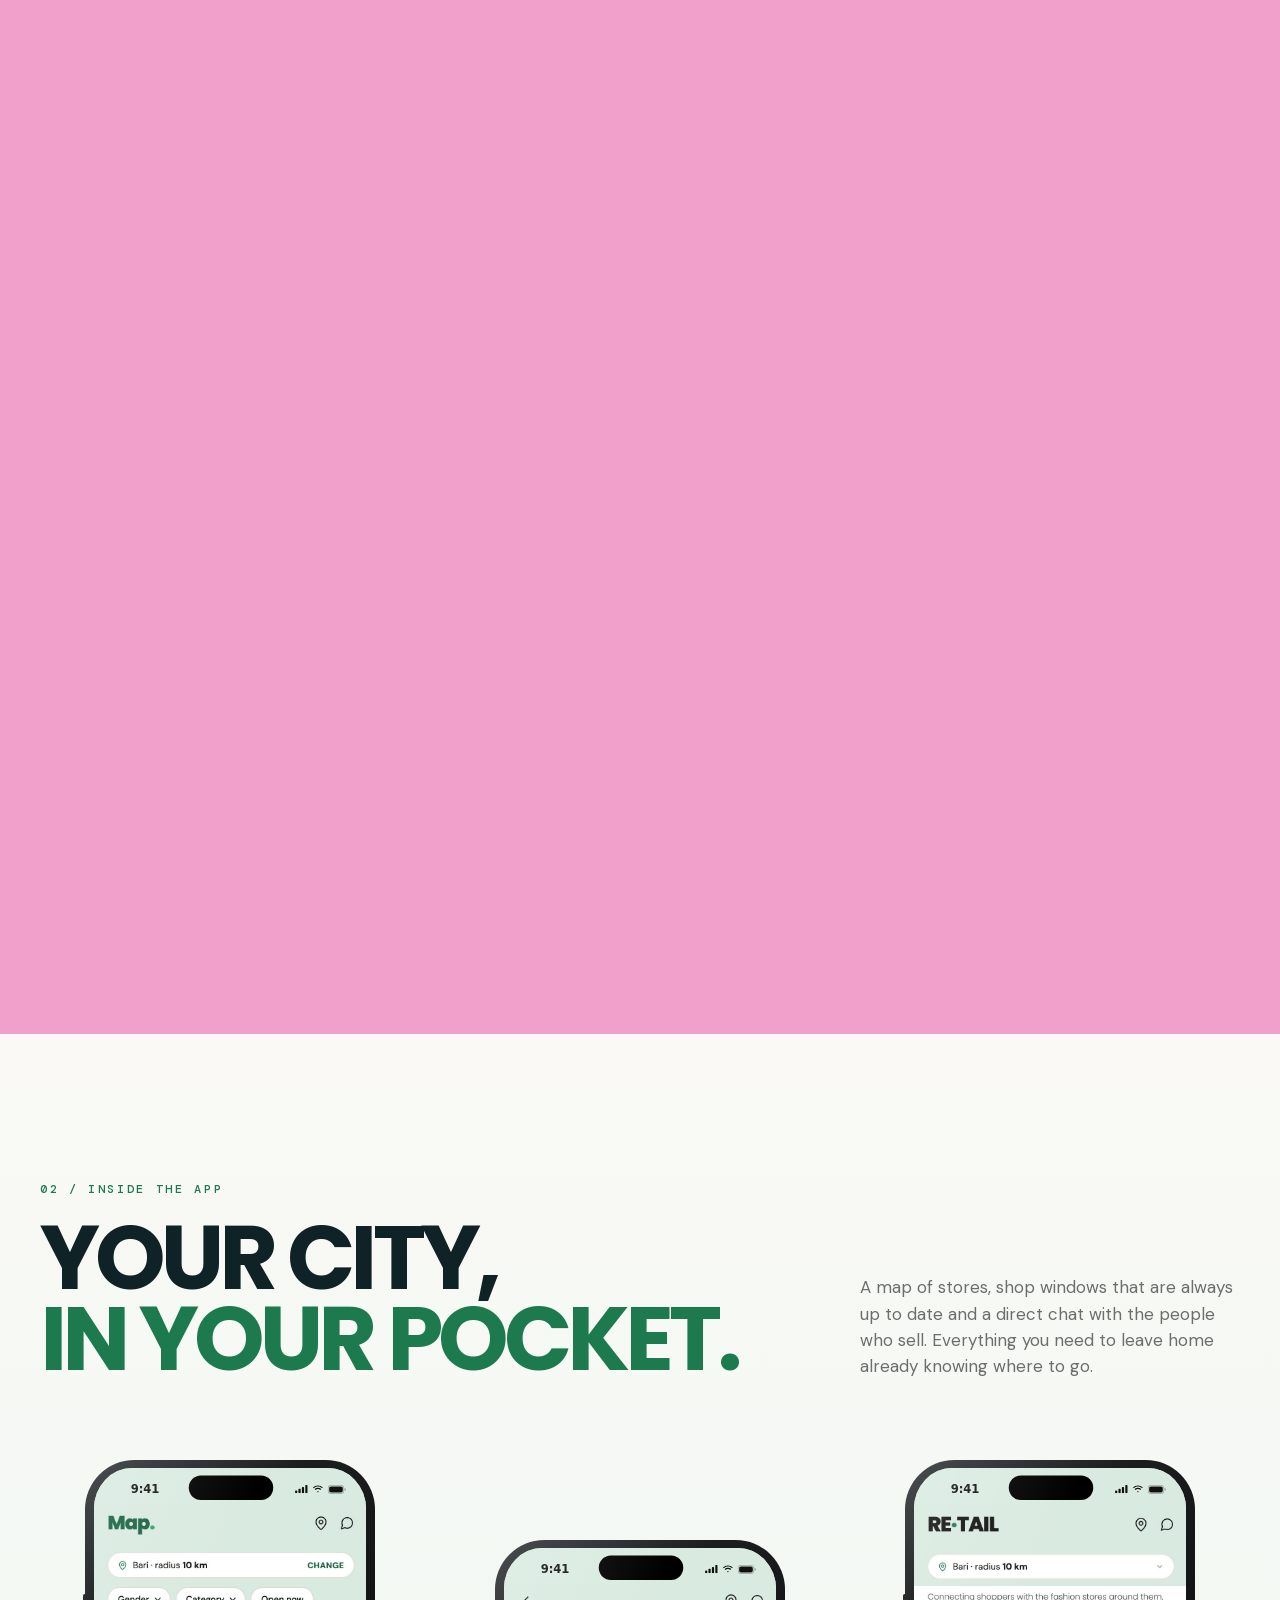
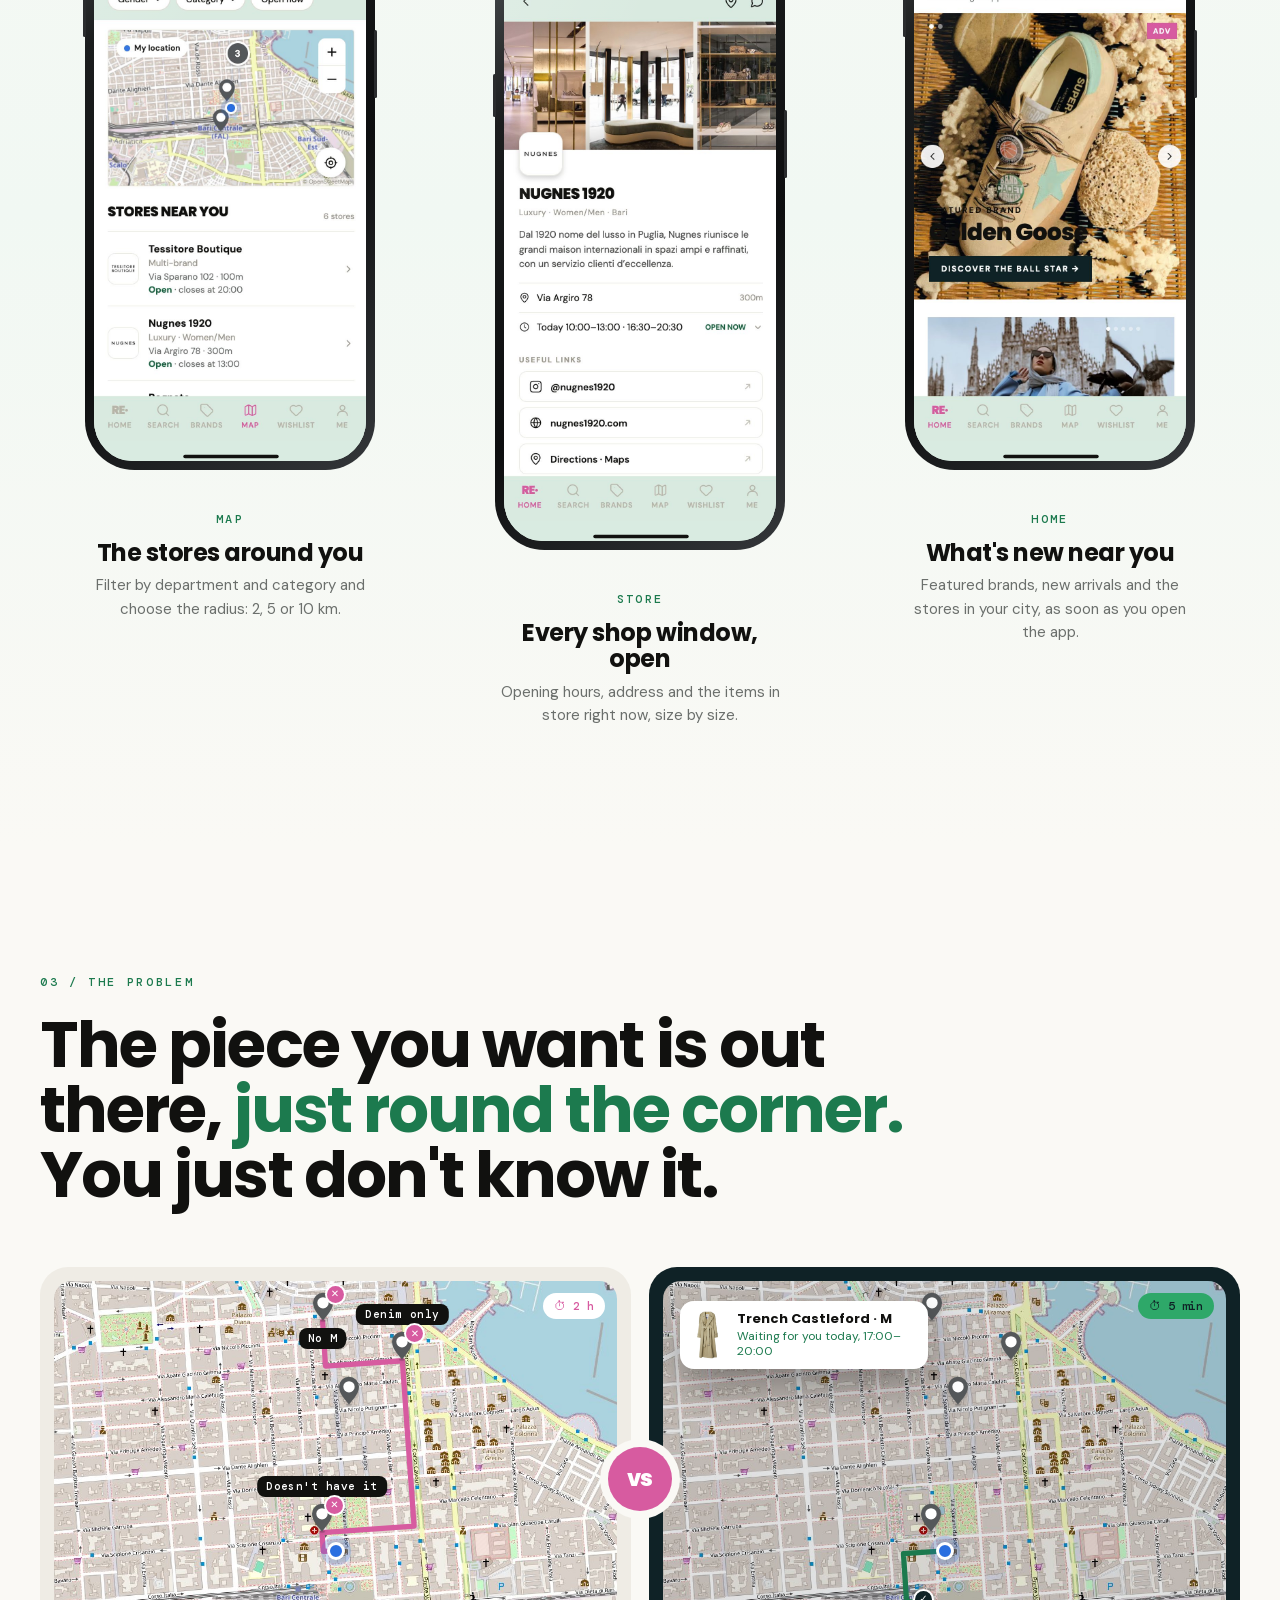
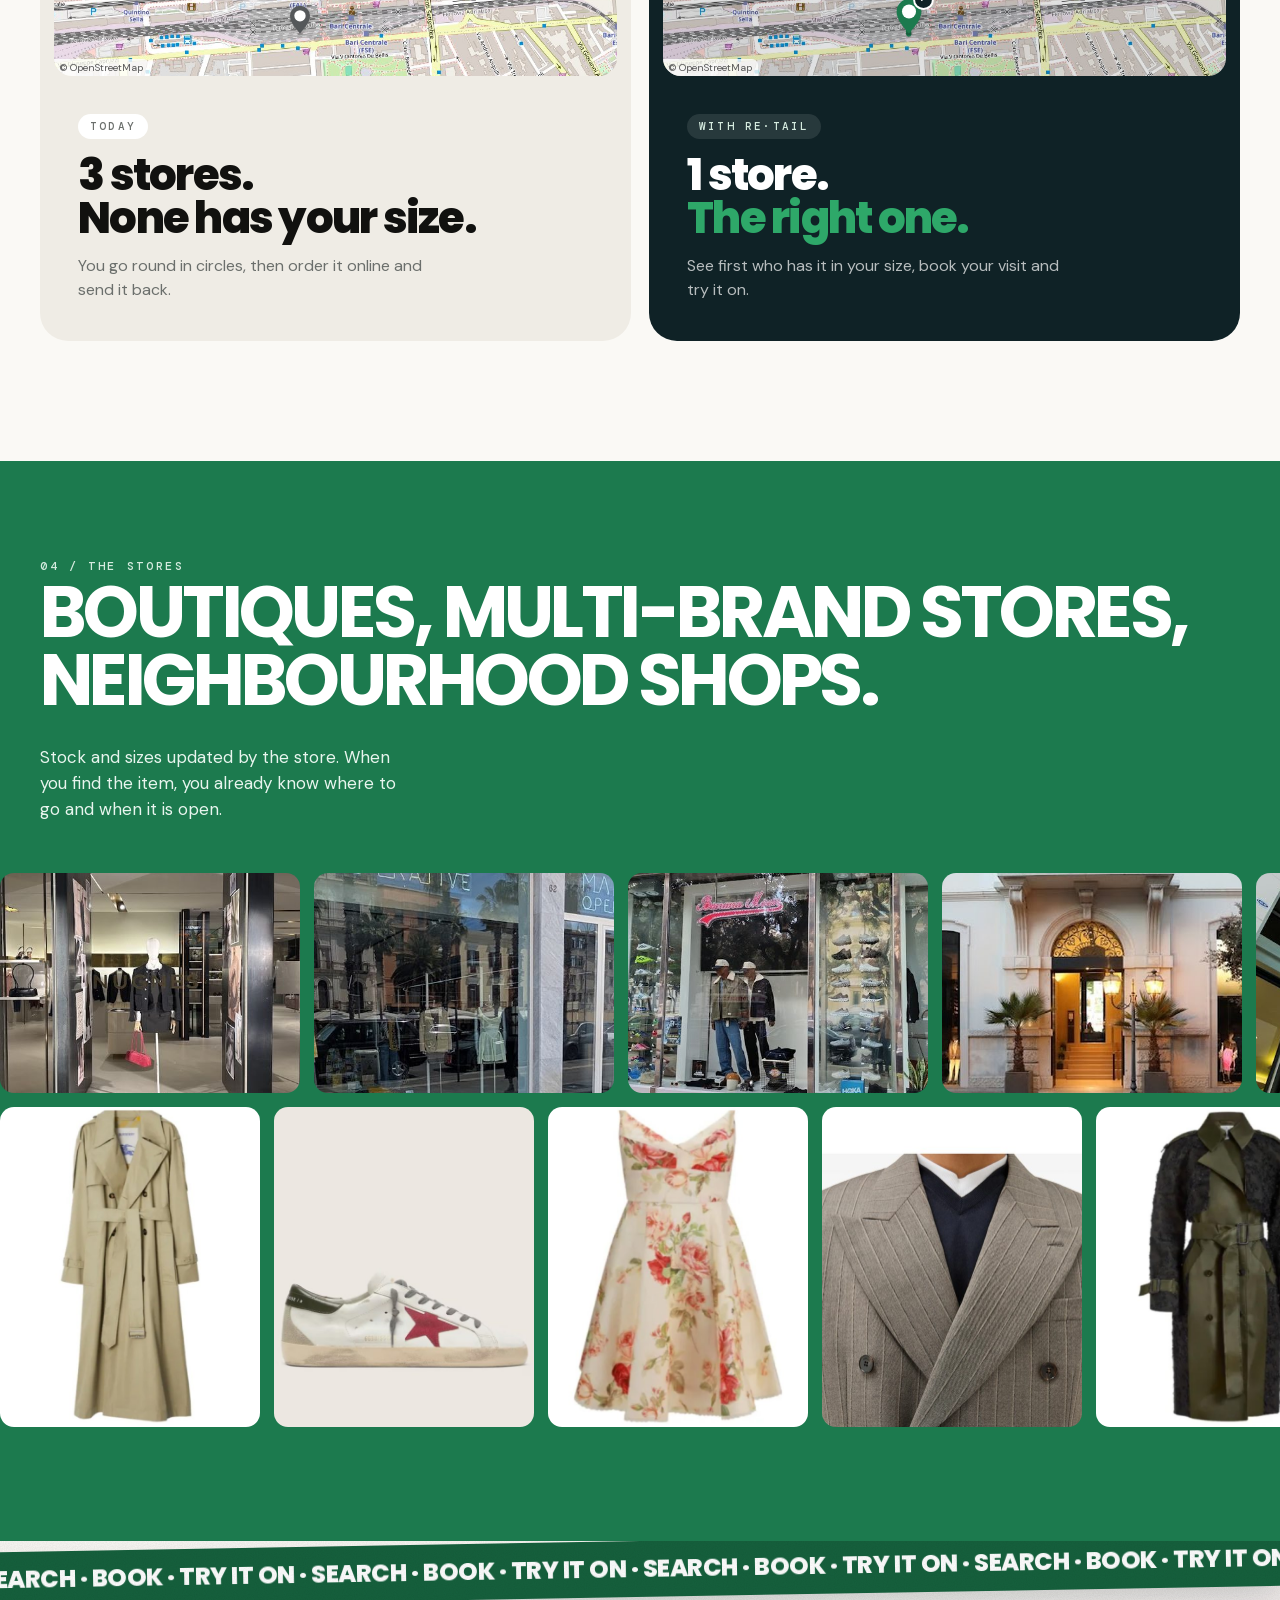
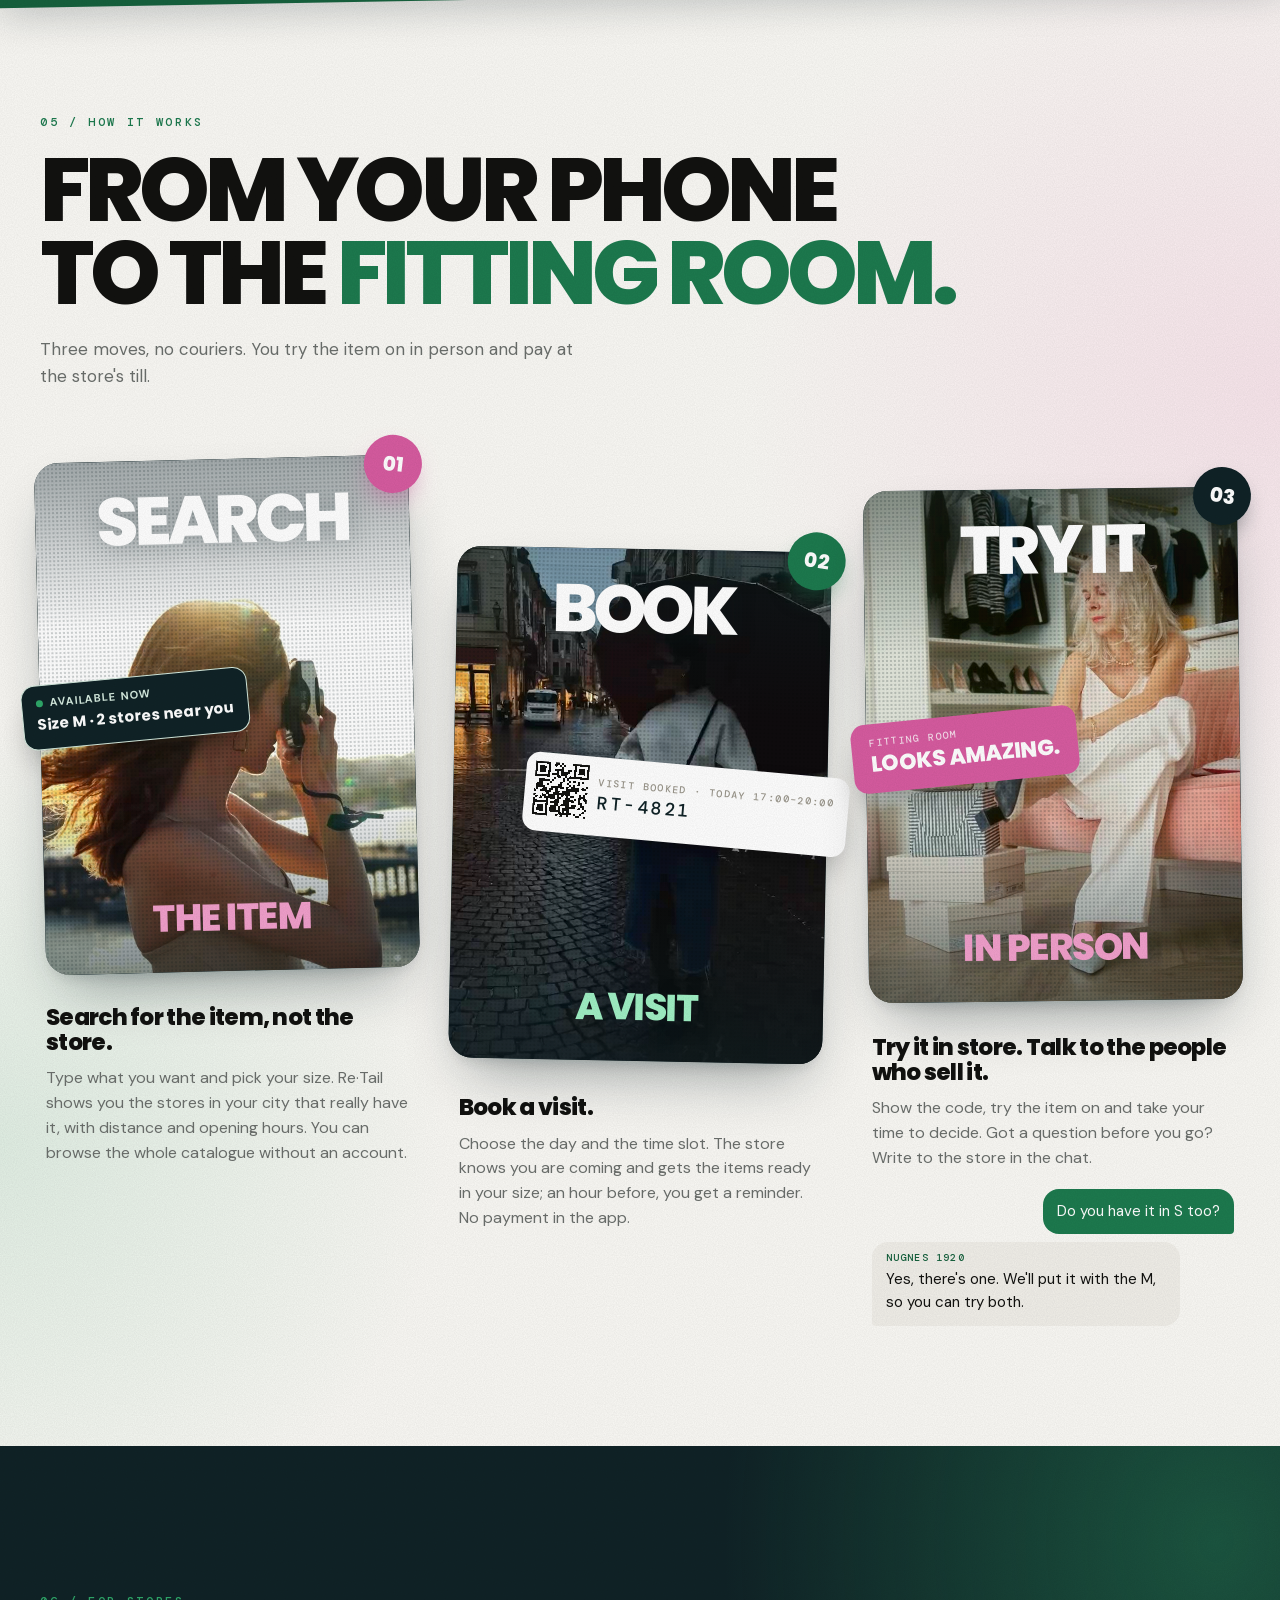
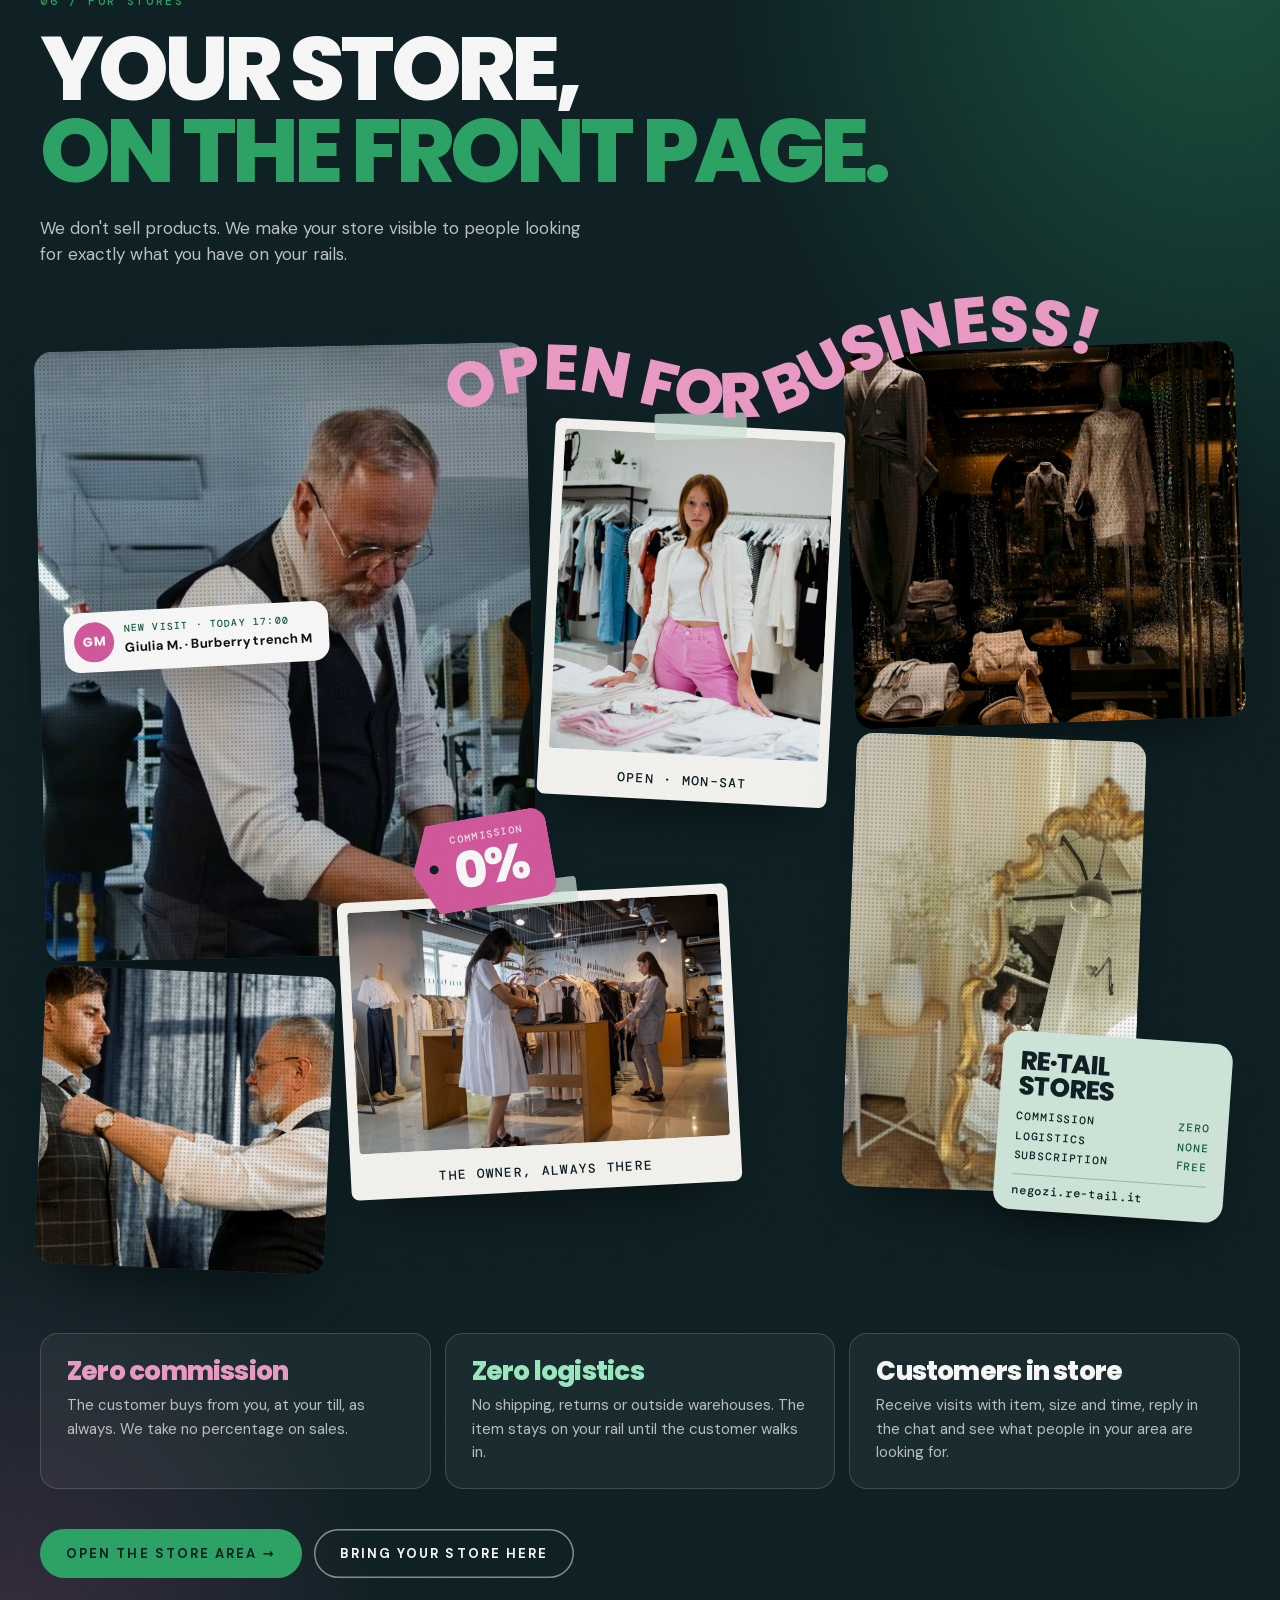
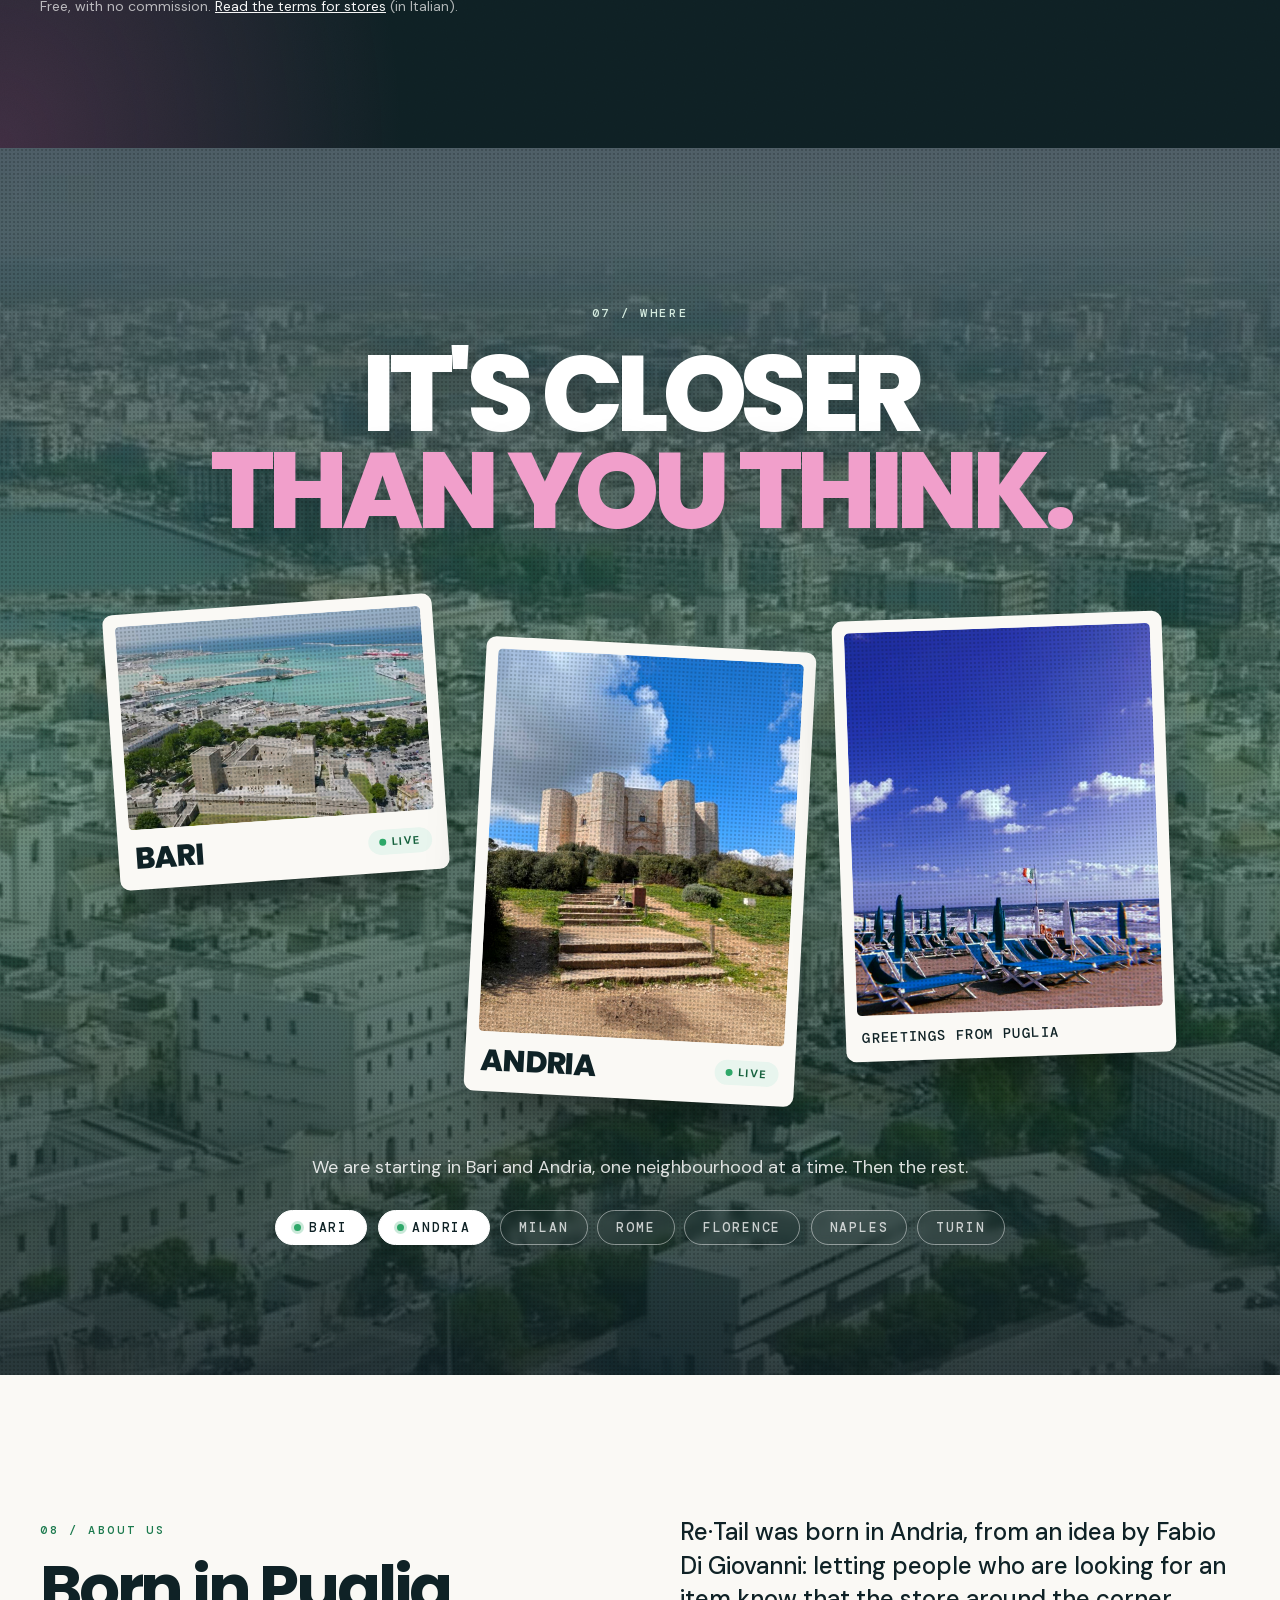
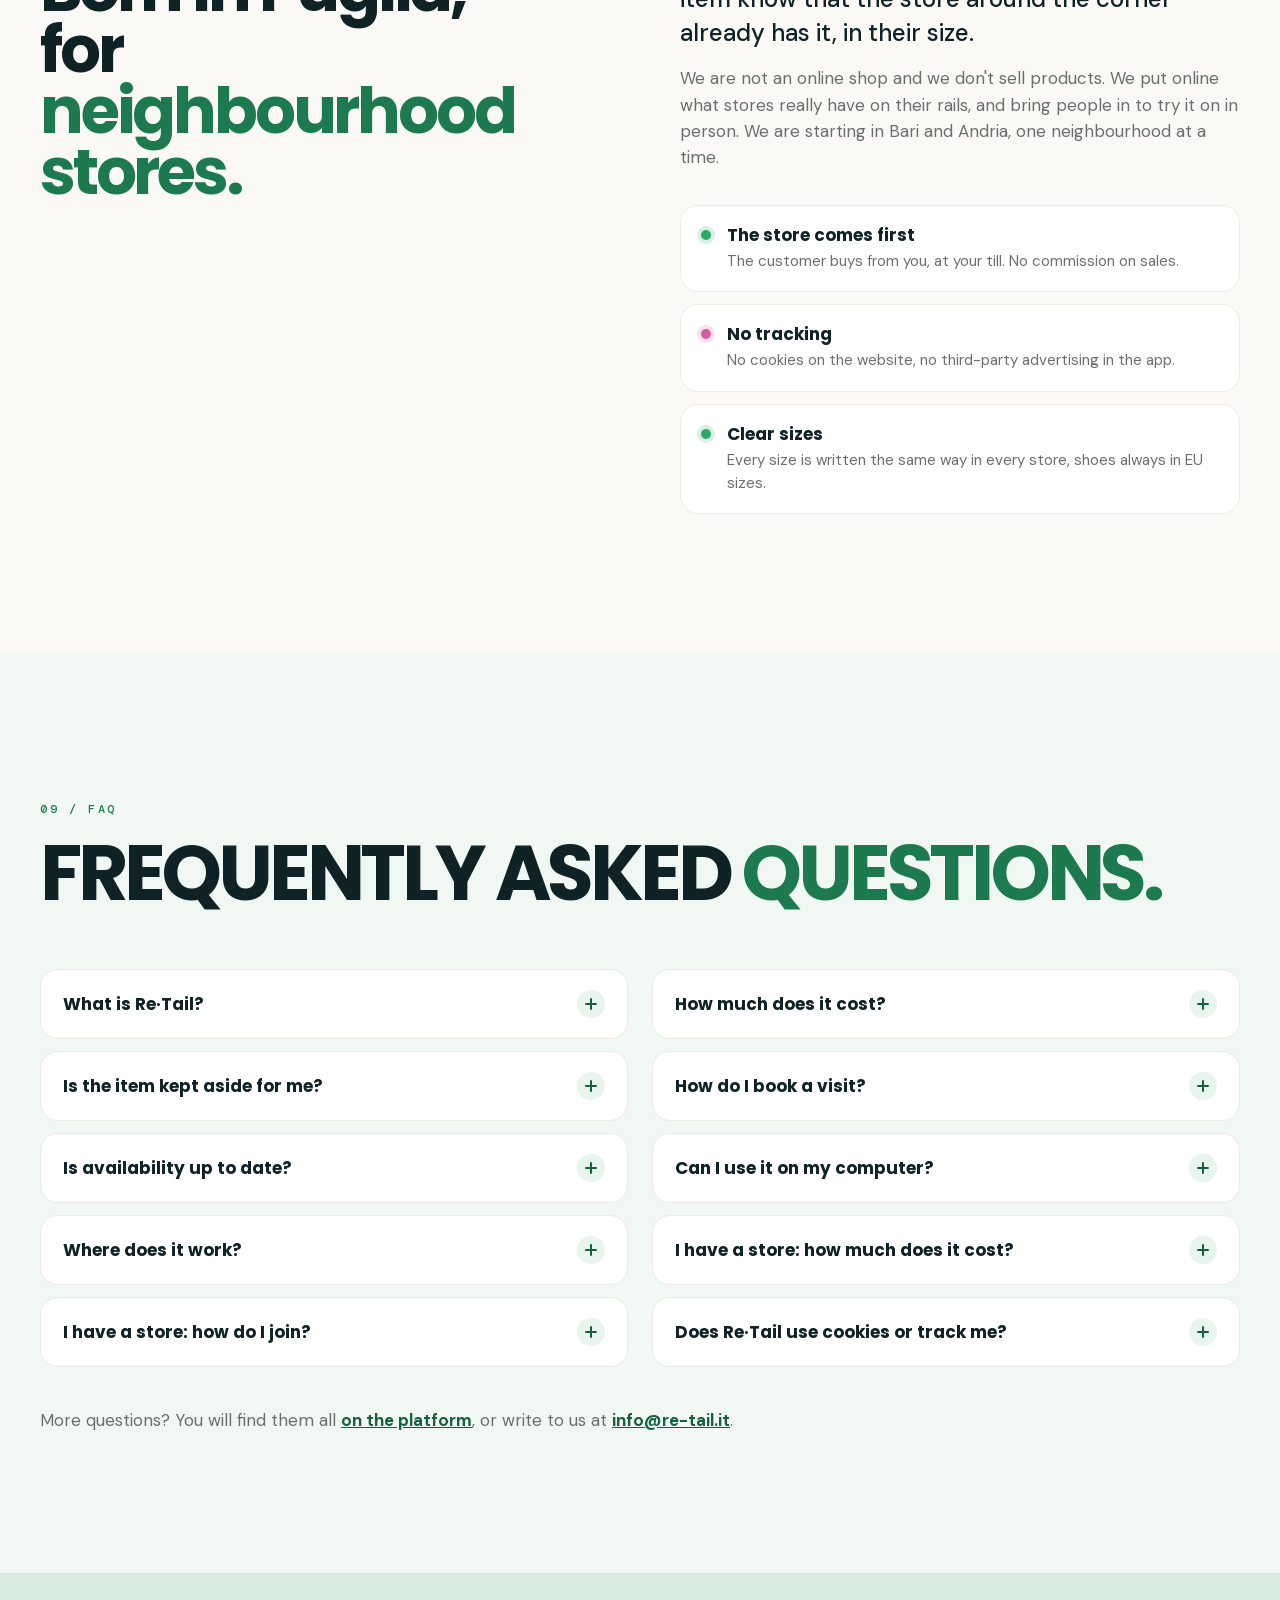
==== commit 11fad10c: "New logo everywhere on the site: the 3D "re." mark The text wordmark in the banner, bottom pill, foo" ====
--- a/en/index.html
+++ b/en/index.html
@@ -34,7 +34,7 @@
 <!-- TOP BAR: dark green banner with the site sections, the shop area and the login. -->
 <div class="navbar" id="navbar">
   <nav class="tb" aria-label="Site sections">
-    <a class="logo" href="#top" aria-label="Re·Tail, home">Re<span class="dot">·</span>Tail</a>
+    <a class="logo" href="#top" aria-label="Re·Tail, home"><img src="../brand/re-logo-sticker-sm.webp" alt="Re·Tail" width="290" height="154"></a>
     <div class="tb-links" id="tbLinks">
       <div class="tb-nav">
         <a href="#top">Home</a>
@@ -58,7 +58,7 @@
 
 <nav class="pill" aria-label="Navigation">
   <a class="lnk" href="#come-funziona">How it works</a>
-  <a class="logo" href="#top" aria-label="Re·Tail, back to the top">Re<span class="dot">·</span>Tail</a>
+  <a class="logo" href="#top" aria-label="Re·Tail, back to the top"><img src="../brand/re-logo-sticker-sm.webp" alt="Re·Tail" width="290" height="154"></a>
   <a class="lnk" href="#negozi">Stores</a>
 </nav>
 
@@ -338,7 +338,7 @@
 <footer>
   <div class="wrap">
     <div class="foot">
-      <div><span class="logo">Re<span class="dot">·</span>Tail</span><p class="tag">Local fashion, within reach. Find the item in your size at stores near you.</p></div>
+      <div><span class="logo"><img src="../brand/re-logo-sticker.webp" alt="Re·Tail" width="772" height="396"></span><p class="tag">Local fashion, within reach. Find the item in your size at stores near you.</p></div>
       <div><h4>Re·Tail</h4><ul><li><a href="https://app.re-tail.it/">Open the platform</a></li><li><a href="https://negozi.re-tail.it/">Store area</a></li><li><a href="#come-funziona">How it works</a></li><li><a href="#chi-siamo">About us</a></li><li><a href="#domande">FAQ</a></li><li><a href="mailto:info@re-tail.it">info@re-tail.it</a></li></ul></div>
       <div><h4>Legal</h4><ul><li><a href="../privacy.html">Privacy notice (IT)</a></li><li><a href="../termini.html">Terms of service (IT)</a></li><li><a href="../termini-negozi.html">Store terms (IT)</a></li></ul></div>
     </div>
--- a/styles.css
+++ b/styles.css
@@ -52,9 +52,10 @@
 .dot { color: var(--em400); }
 .wrap { width: min(1200px, 100% - 40px); margin: 0 auto; }
 
-/* Wordmark: Re·Tail in Poppins ExtraBold, like the app header */
-.logo { font: 800 20px/1 var(--display); letter-spacing: -0.02em; text-decoration: none; white-space: nowrap; }
-.logo .dot { margin: 0 0.02em; }
+/* Logo: the 3D "re." mark (brand/re-logo*.webp; the "sticker" files have a white rim for green and dark grounds) */
+a.logo, span.logo { display: inline-flex; align-items: center; text-decoration: none; line-height: 0; }
+a.logo img, span.logo img { display: block; height: 34px; width: auto; transition: transform .25s cubic-bezier(.2,.7,.2,1); }
+a.logo:hover img { transform: rotate(-4deg) scale(1.06); }
 
 /* Floating pill nav at the bottom */
 .pill {
@@ -74,7 +75,8 @@
 .pill a { text-decoration: none; }
 .pill .lnk { font: 500 11px/1 var(--mono); letter-spacing: 0.14em; text-transform: uppercase; padding: 12px 14px; border-radius: 999px; color: var(--text2); transition: background .2s, color .2s; }
 .pill .lnk:hover { background: var(--mint100); color: var(--em600); }
-.pill .logo { font-size: 17px; padding: 10px 16px; background: var(--pine); color: var(--white); border-radius: 999px; }
+.pill .logo { padding: 0 6px; }
+.pill .logo img { height: 36px; }
 
 .btn { display: inline-flex; align-items: center; padding: 14px 20px; background: var(--pine); color: var(--white); text-decoration: none; font: 700 12px/1 var(--body); letter-spacing: .14em; text-transform: uppercase; border-radius: 999px; transition: transform .3s var(--ease), background .2s; }
 .btn:hover { transform: translateY(-2px); background: var(--em600); }
@@ -429,7 +431,8 @@
 /* ---------- FOOTER ---------- */
 footer { background: var(--pine); color: var(--white); padding: 90px 0 120px; }
 .foot { display: grid; grid-template-columns: 2fr 1fr 1fr; gap: 40px; }
-.foot .logo { font-size: clamp(48px, calc(9 * var(--vw)), 120px); display: block; letter-spacing: -0.05em; }
+.foot .logo { display: block; }
+.foot .logo img { height: clamp(90px, calc(12 * var(--vw)), 170px); }
 .foot .tag { margin-top: 18px; color: rgba(255,255,255,.65); max-width: 360px; }
 .foot h4 { font: 500 11px/1 var(--mono); letter-spacing: .18em; text-transform: uppercase; color: var(--em400); margin: 0 0 18px; }
 .foot ul { list-style: none; padding: 0; margin: 0; display: grid; gap: 10px; }
@@ -444,6 +447,7 @@
 .doc-head p { margin-top: 20px; color: var(--text2); font: 400 13px/1.5 var(--mono); }
 .topbar { position: absolute; top: 0; left: 0; right: 0; padding: 26px 0; }
 .topbar .wrap { display: flex; justify-content: space-between; align-items: center; }
+.topbar .logo img { height: 46px; }
 .topbar a.back { font: 500 12px/1 var(--mono); letter-spacing: .14em; text-transform: uppercase; text-decoration: none; color: var(--em600); }
 .doc { padding: 70px 0 140px; }
 .doc .wrap { display: grid; grid-template-columns: 240px 1fr; gap: 60px; }
@@ -521,7 +525,7 @@
 html { scroll-padding-top: var(--bar); }
 .navbar { position: fixed; top: 0; left: 0; right: 0; z-index: 60; color: var(--white); }
 .tb { height: var(--bar); display: flex; align-items: center; gap: 24px; padding: 0 max(20px, calc(3 * var(--vw))); background: var(--em600); box-shadow: 0 1px 0 rgba(255, 255, 255, .06), 0 8px 24px rgba(15, 34, 38, .14); }
-.tb .logo { font-size: 26px; color: var(--white); }
+.tb .logo img { height: 50px; }
 .tb .dot { color: #9FF0C4; }
 .tb-links { flex: 1; display: flex; align-items: center; gap: 24px; min-width: 0; }
 .tb-nav { display: flex; align-items: center; gap: 2px; margin: 0 auto; }
@@ -556,7 +560,7 @@
 }
 @media (max-width: 1280px) {
   :root { --bar: 64px; }
-  .tb .logo { font-size: 23px; }
+  .tb .logo img { height: 44px; }
   .tb-menu { display: block; }
   .tb-links { display: none; position: absolute; top: 100%; left: 0; right: 0; flex-direction: column; align-items: stretch; gap: 14px; padding: 10px 16px 18px; background: var(--em600); box-shadow: 0 18px 30px rgba(15, 34, 38, .22); max-height: calc(calc(100 * var(--vh)) - var(--bar)); overflow-y: auto; }
   .tb-links.open { display: flex; }
@@ -899,3 +903,4 @@
 @media (prefers-reduced-motion: reduce) {
   .pp-marq > div { animation: none; }
 }
+@media (prefers-reduced-motion: reduce) { a.logo img { transition: none; } a.logo:hover img { transform: none; } }
